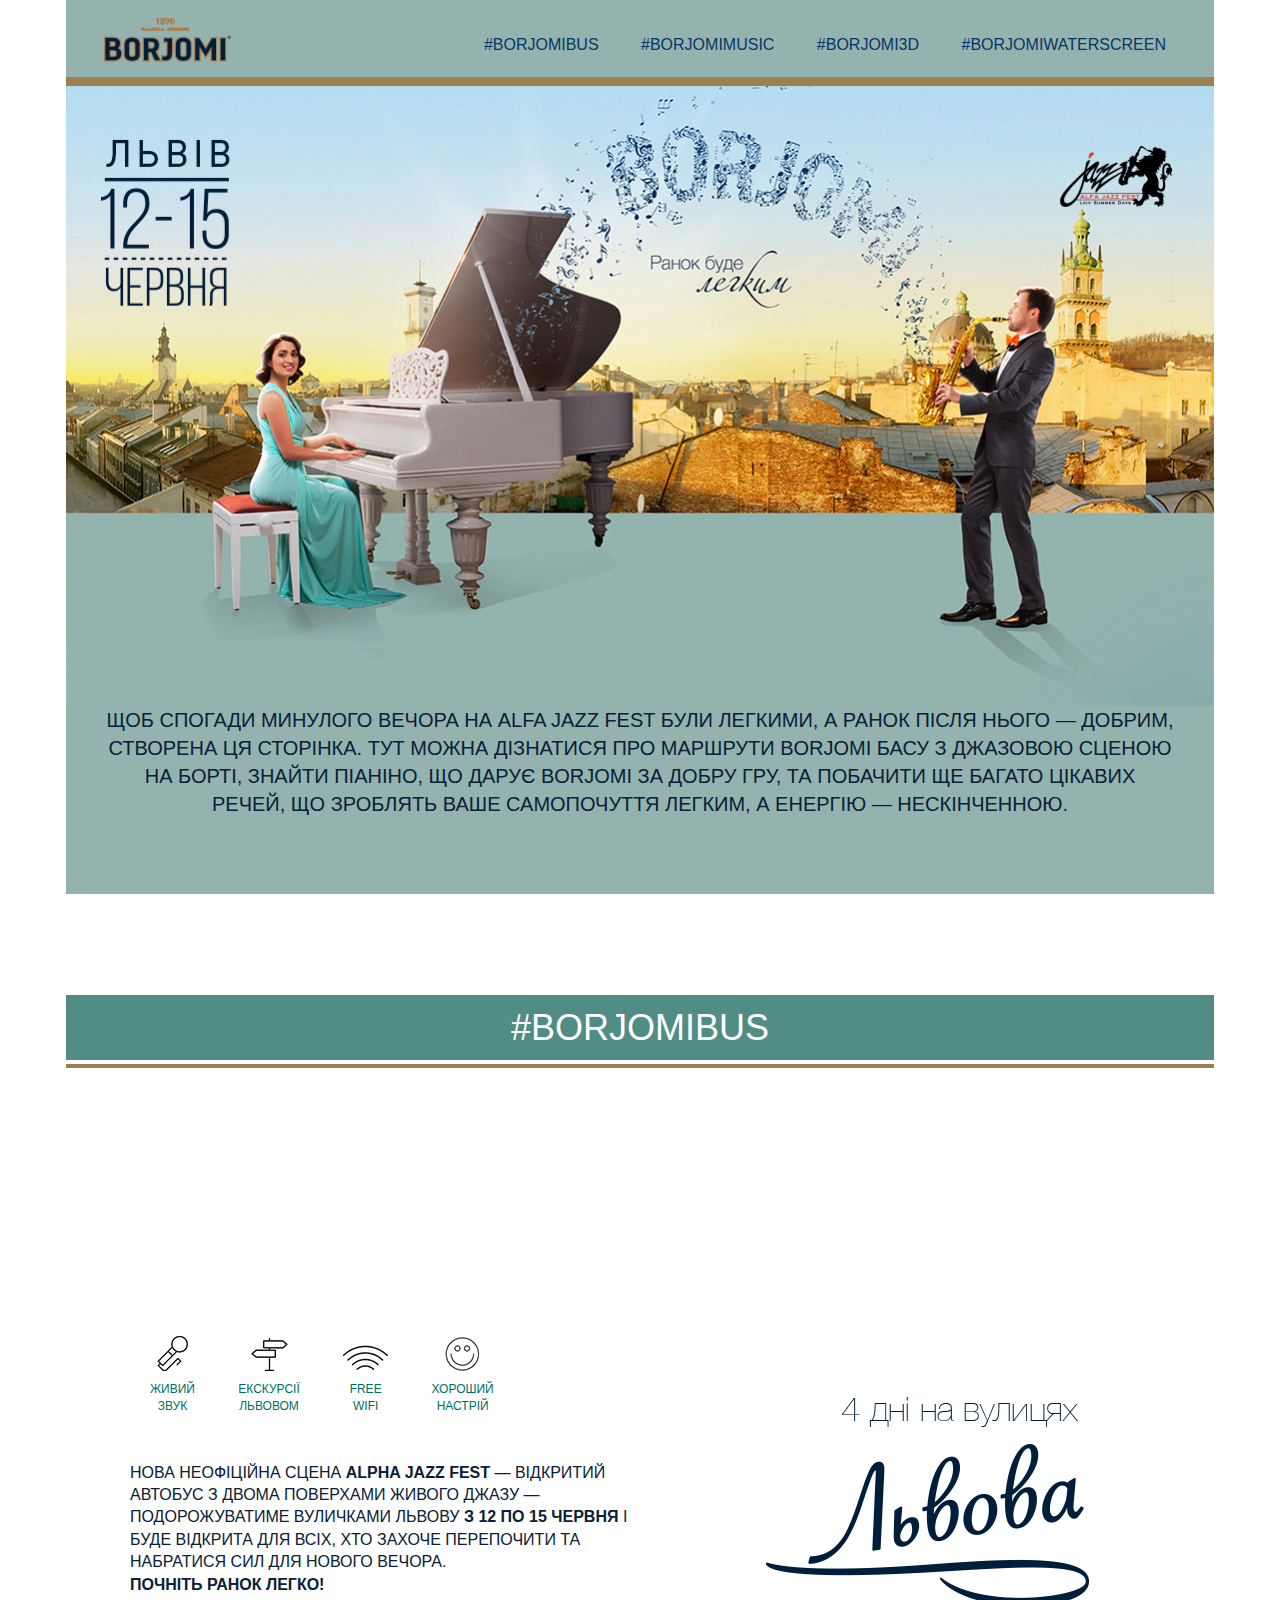
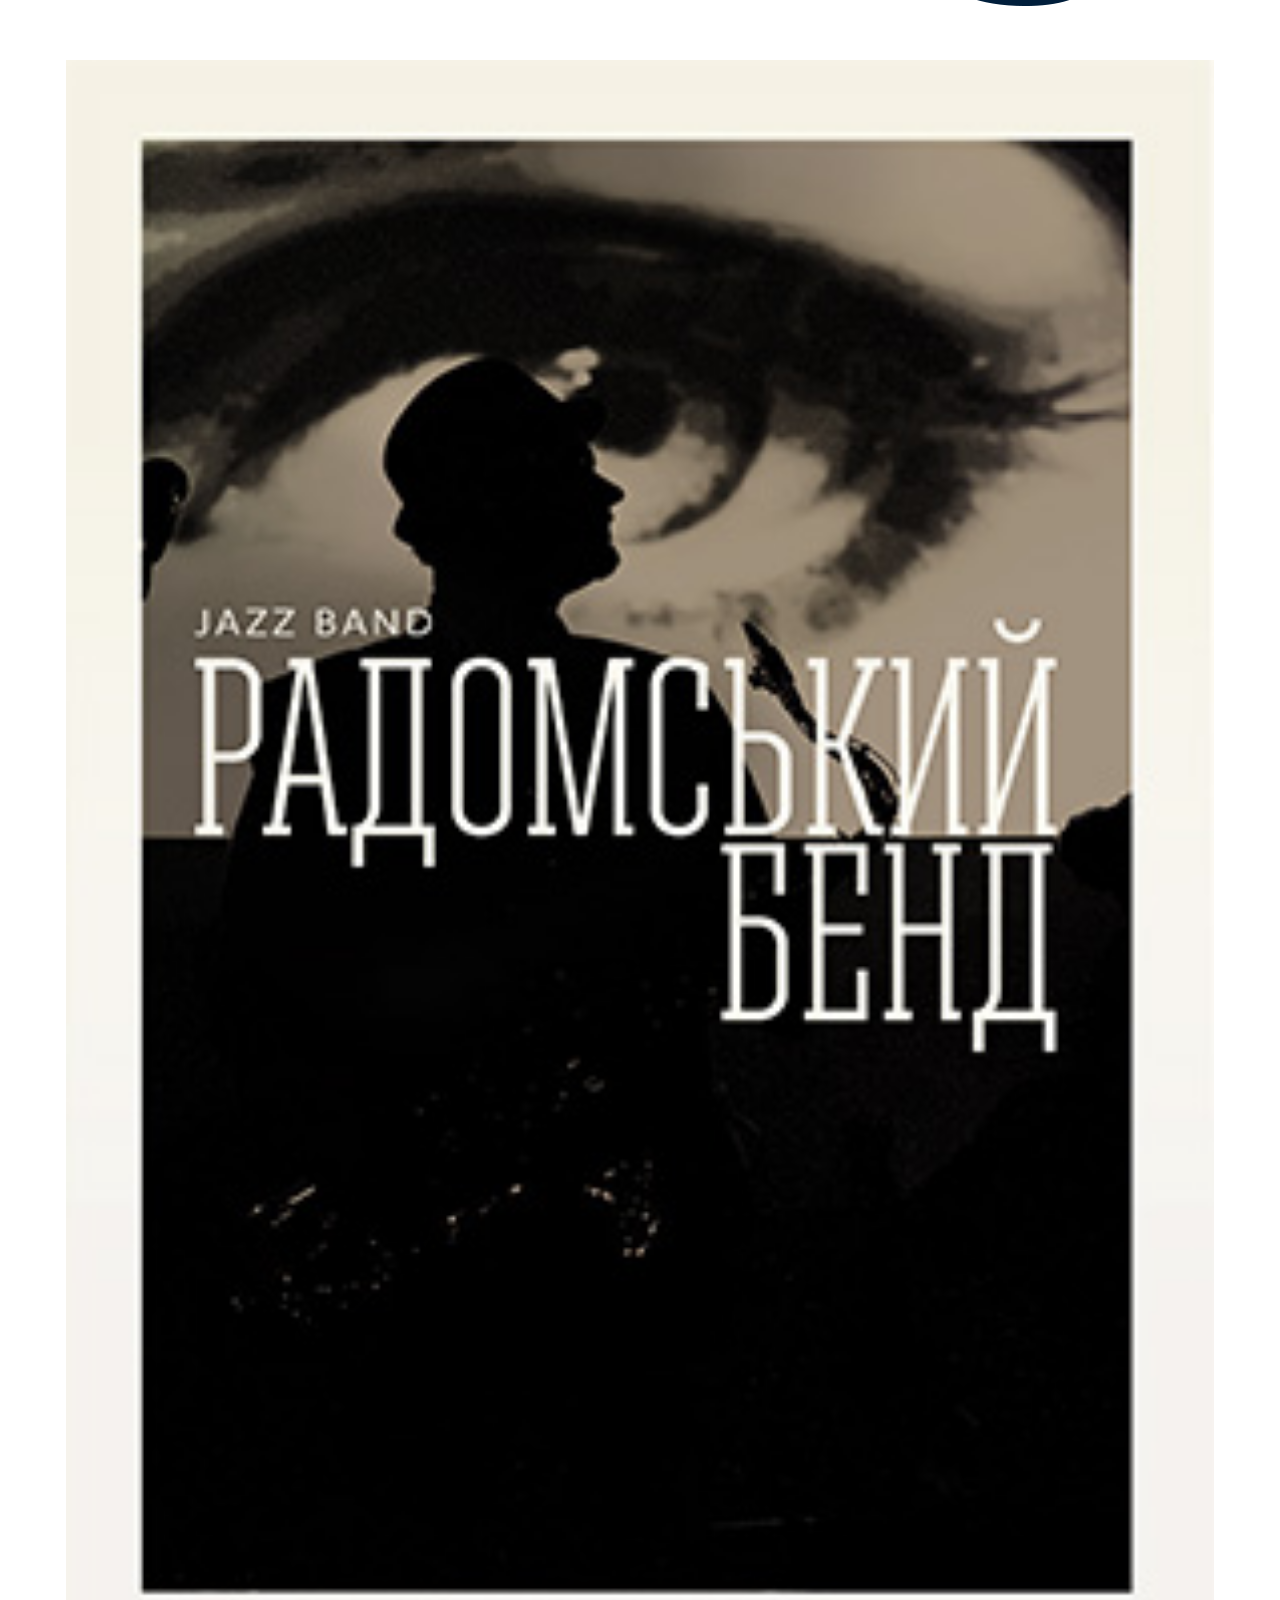
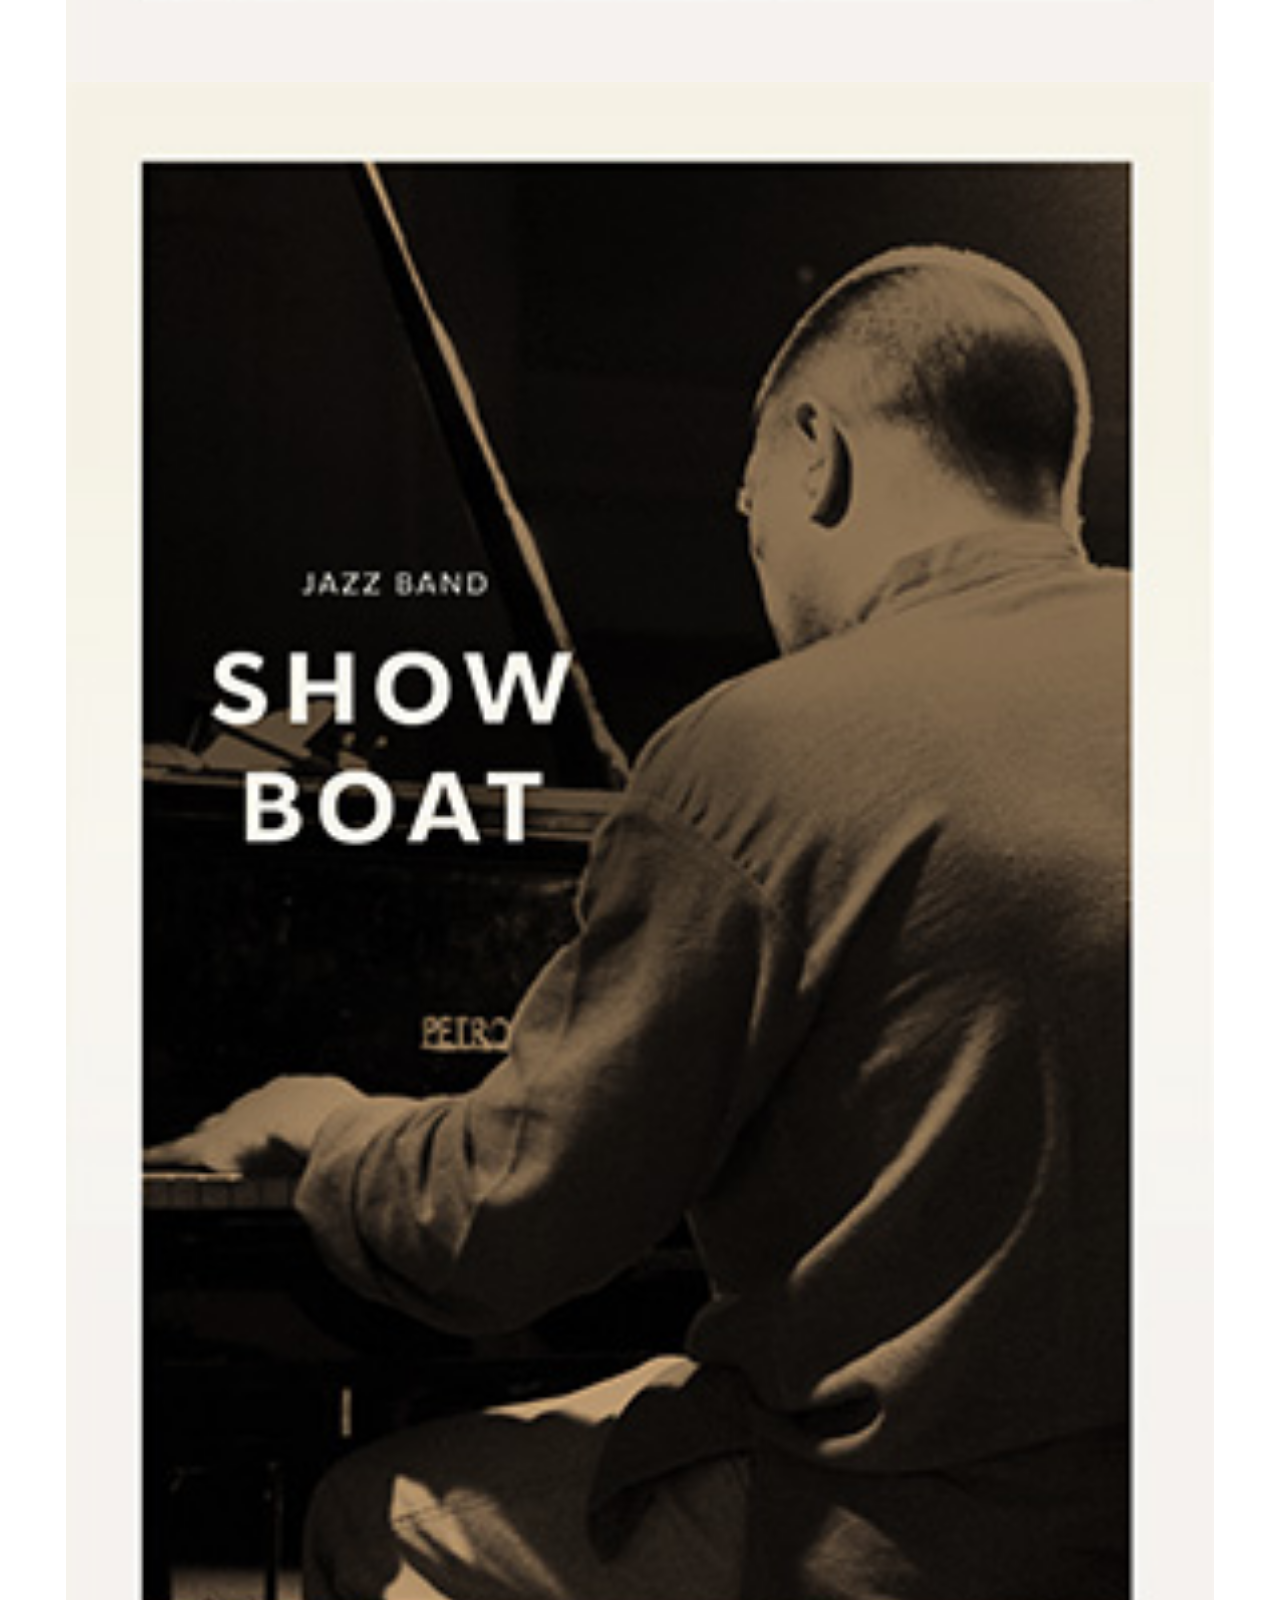
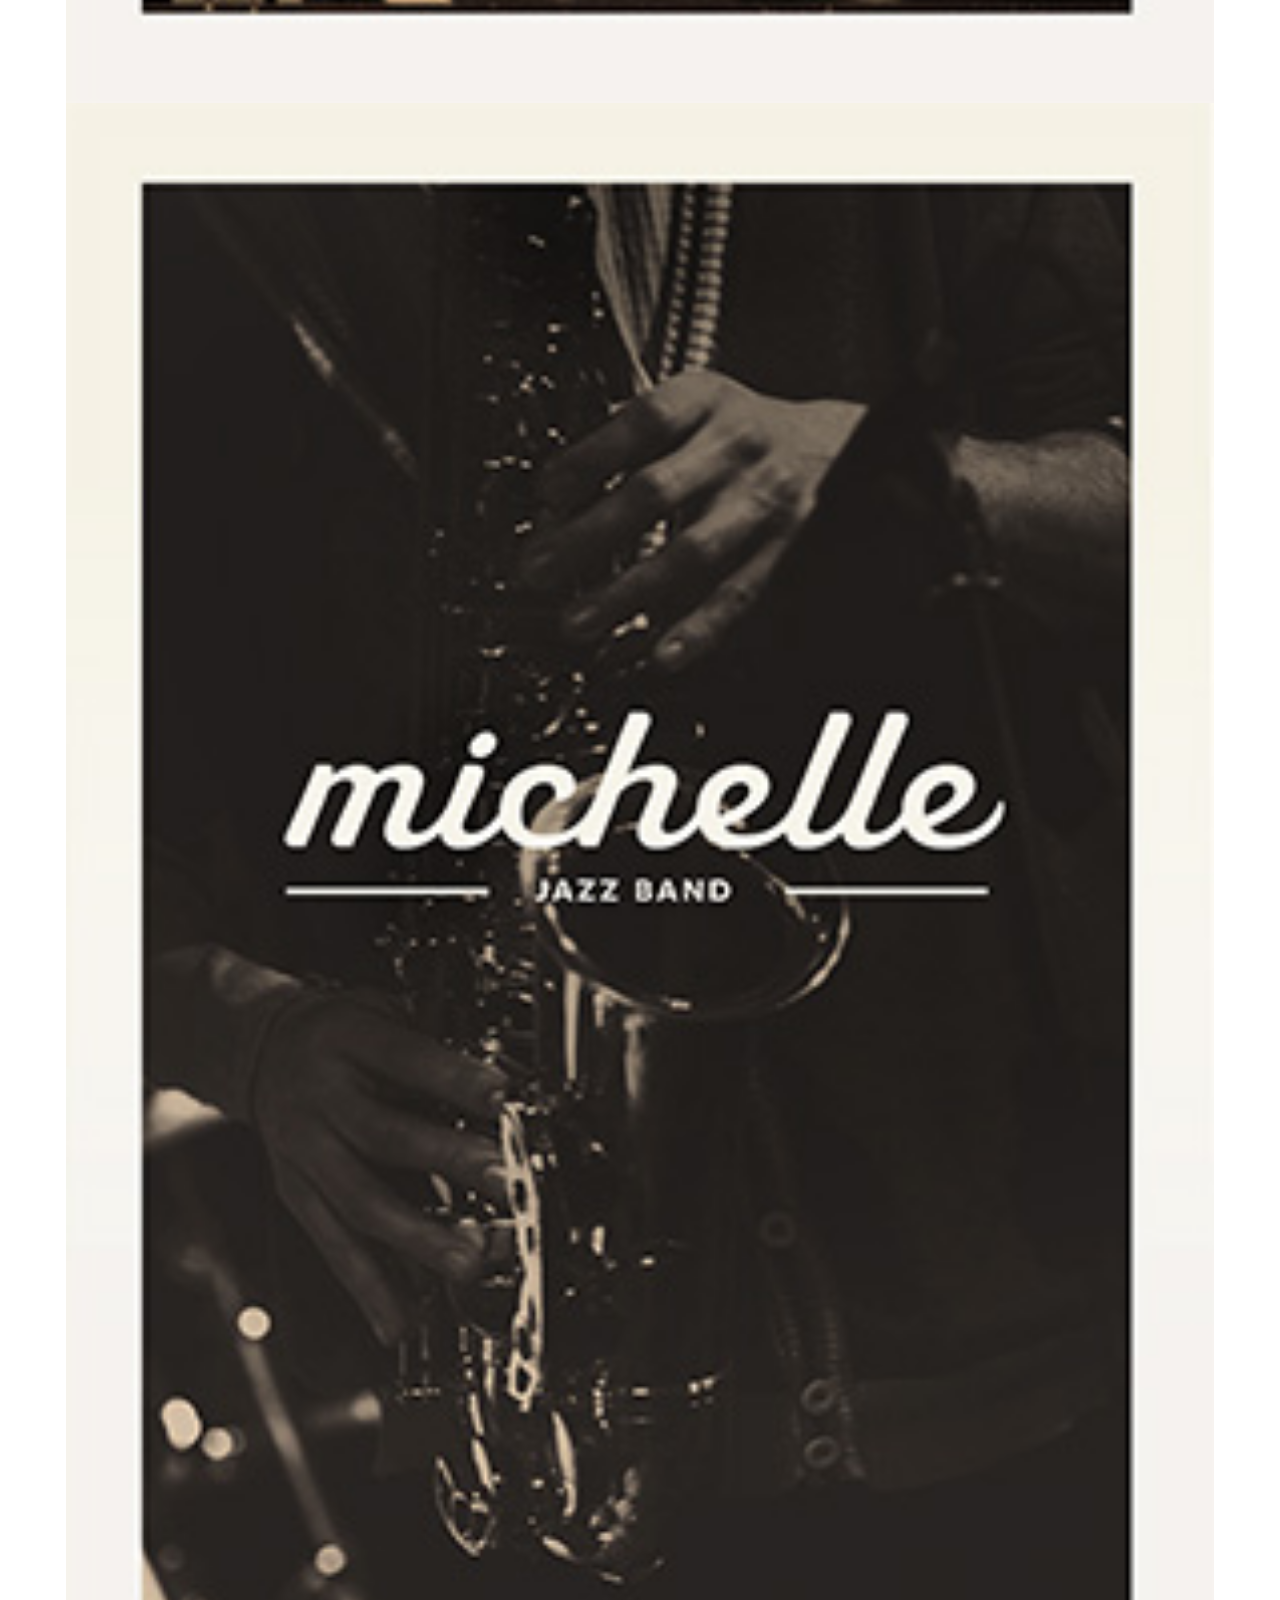
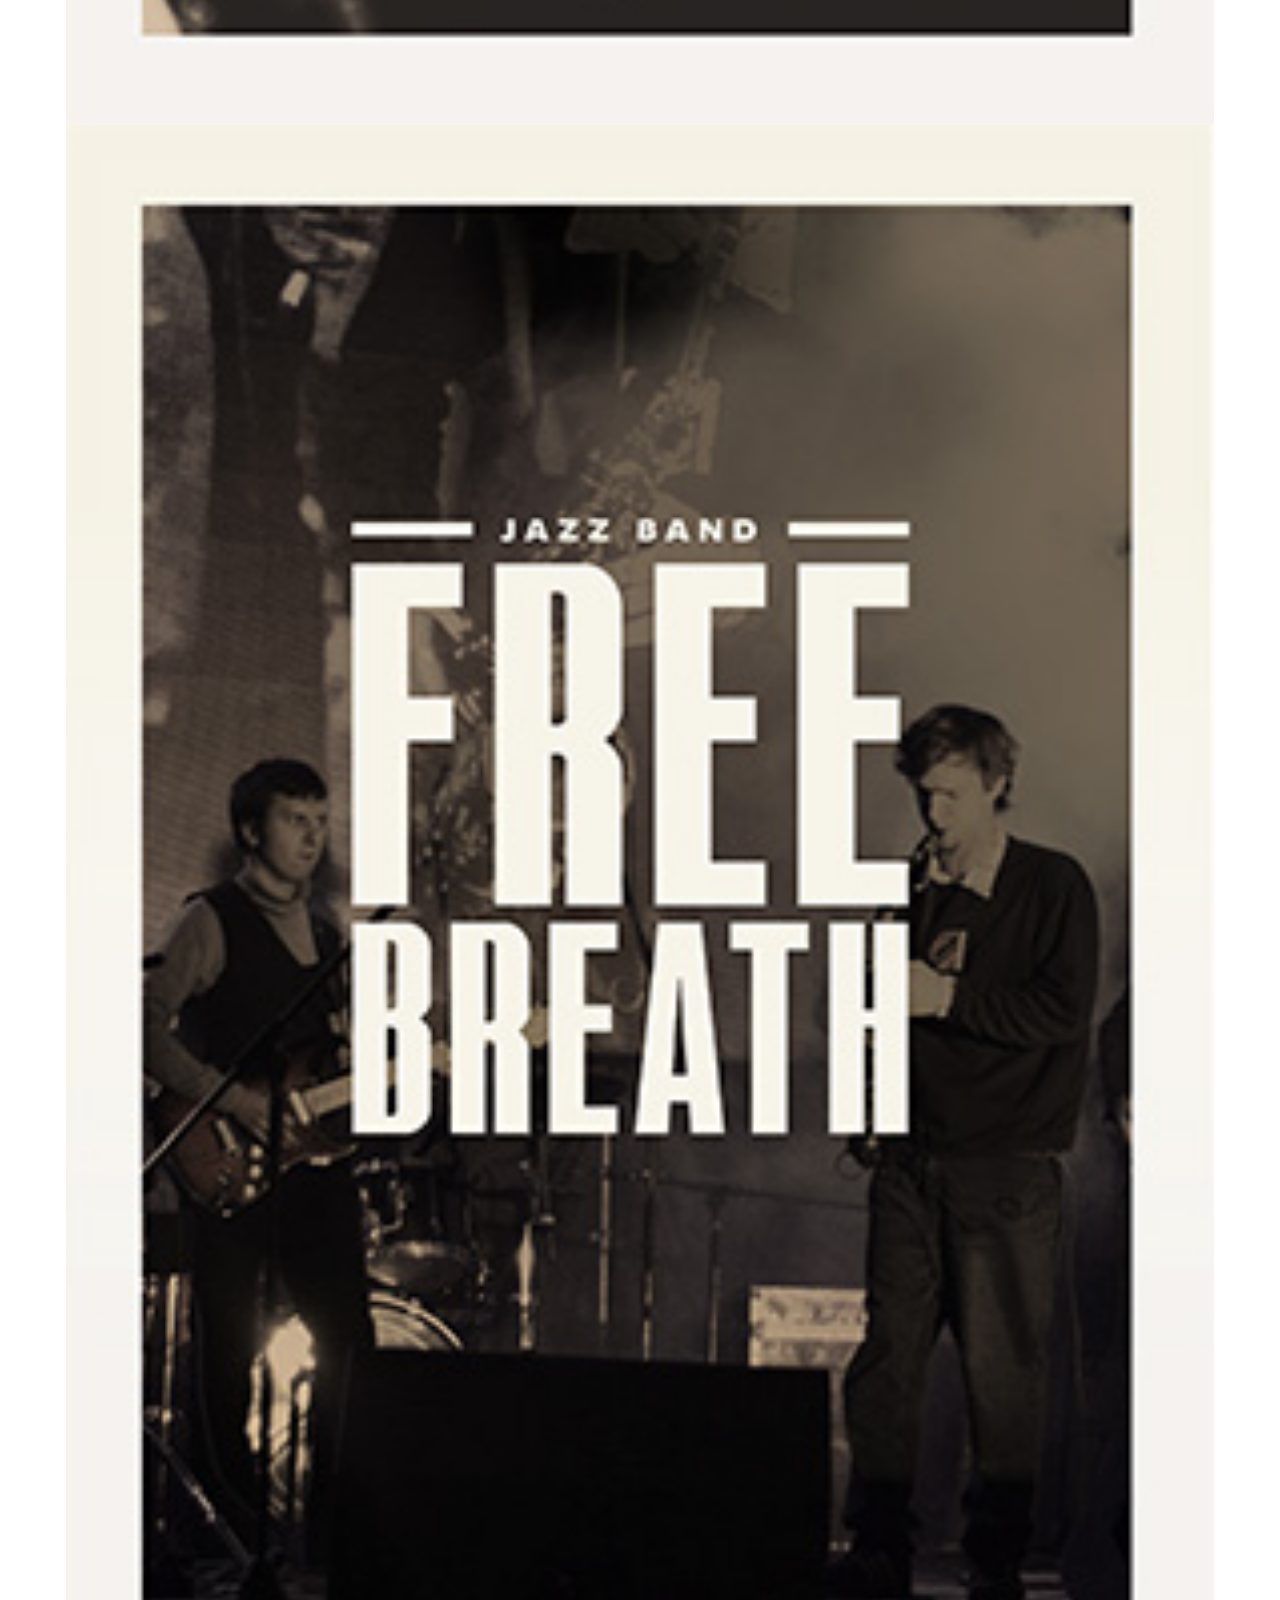
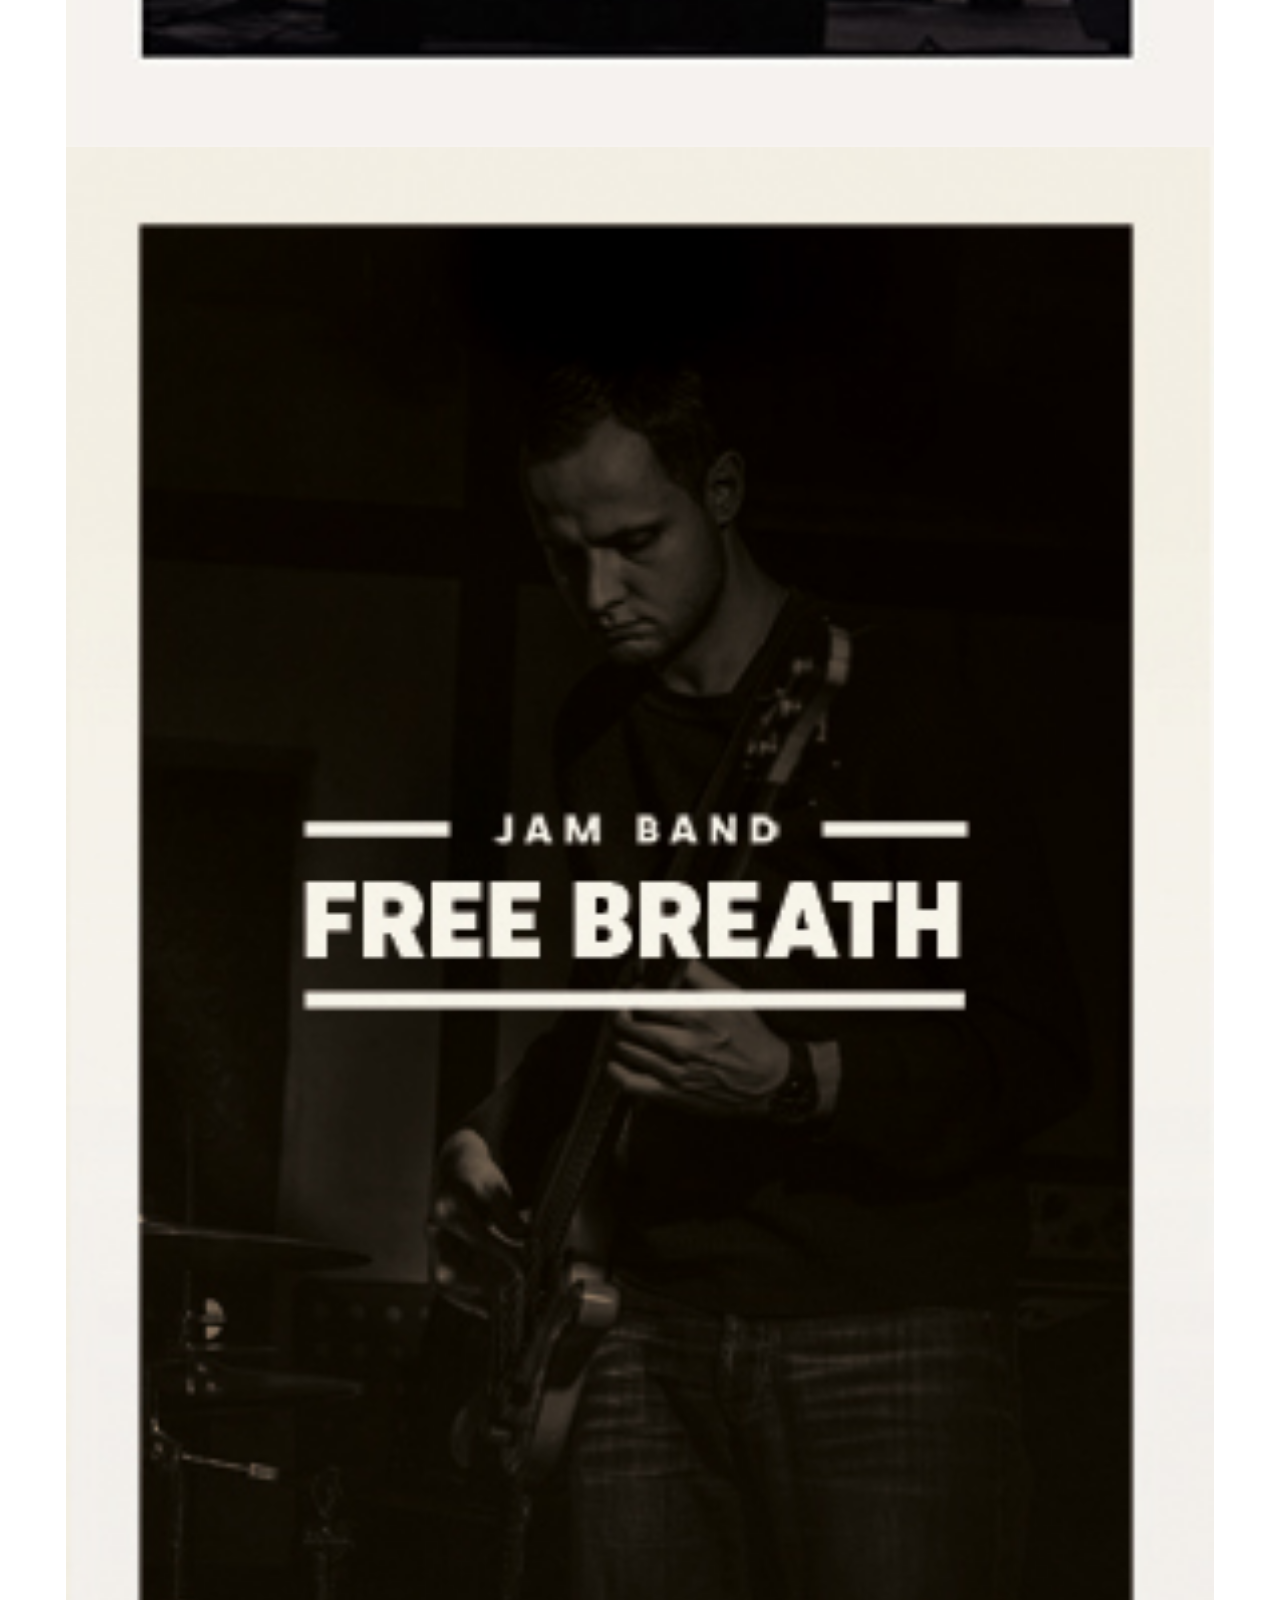
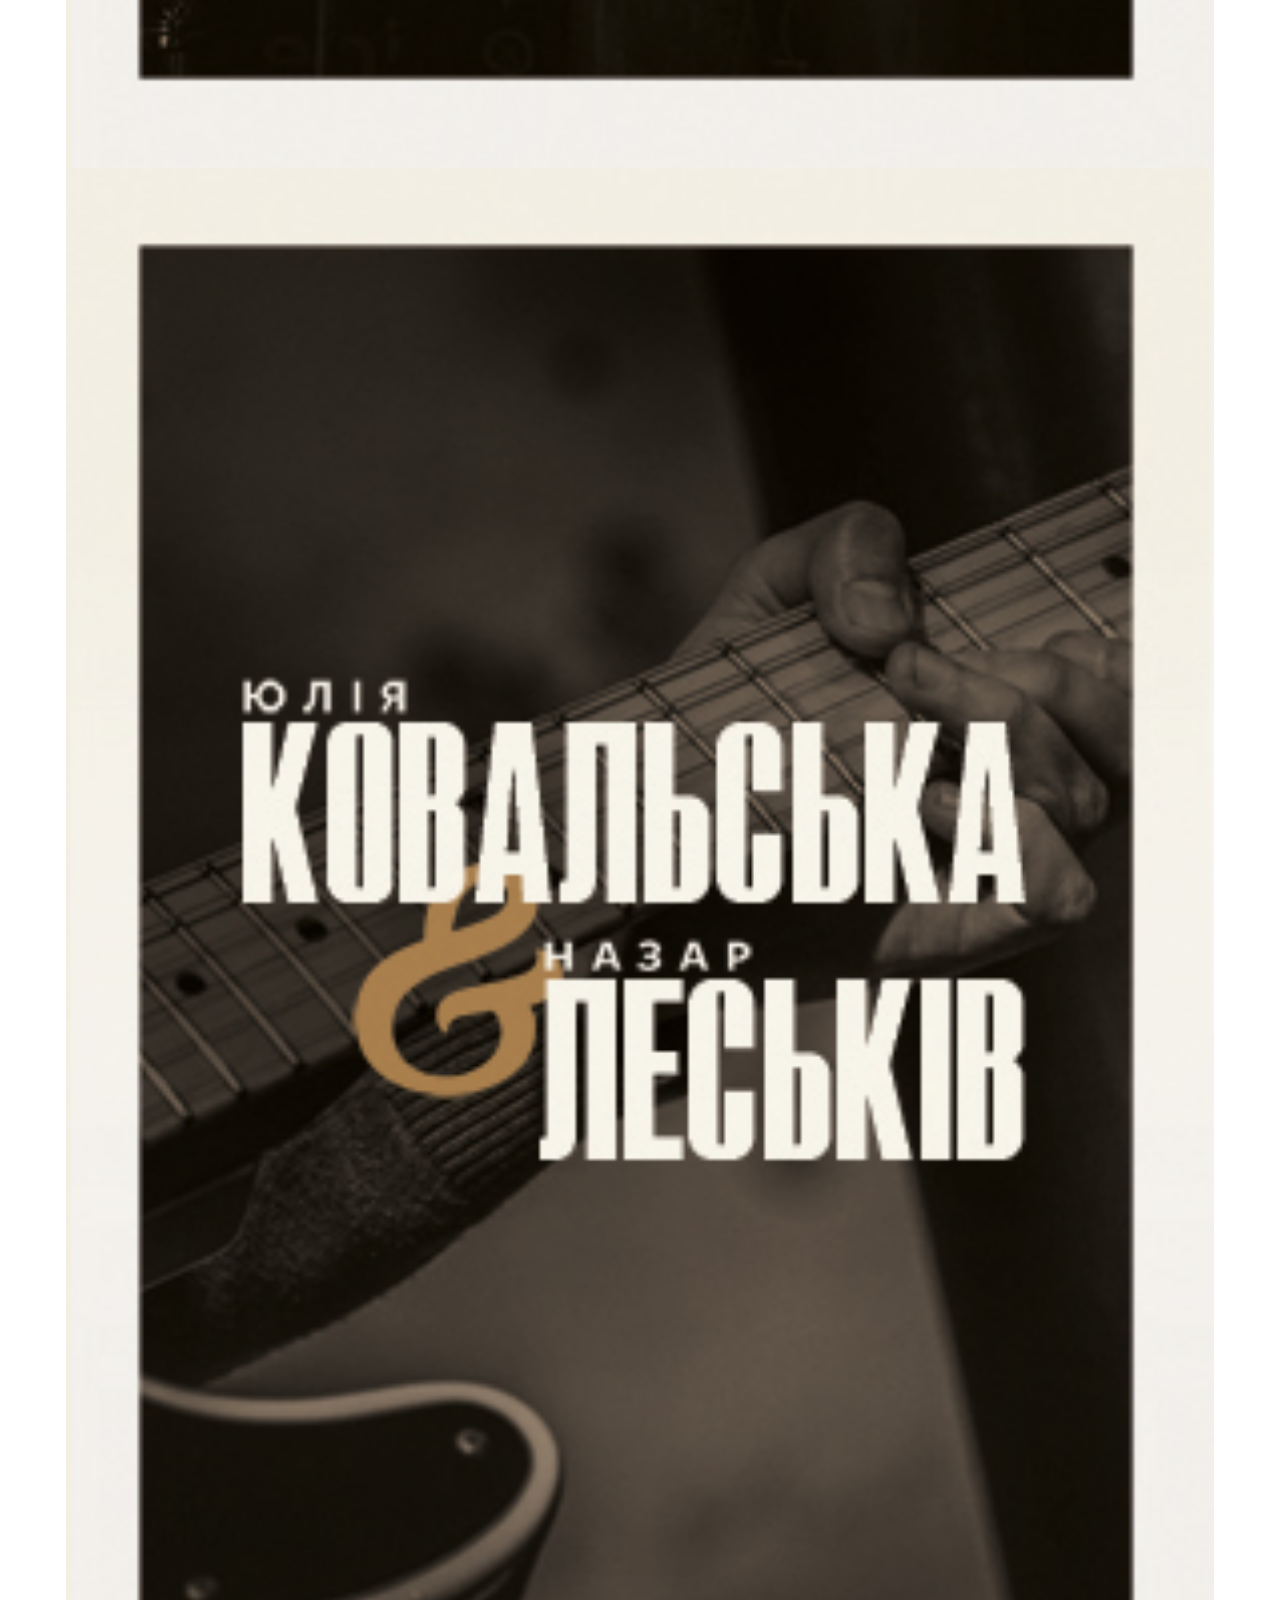
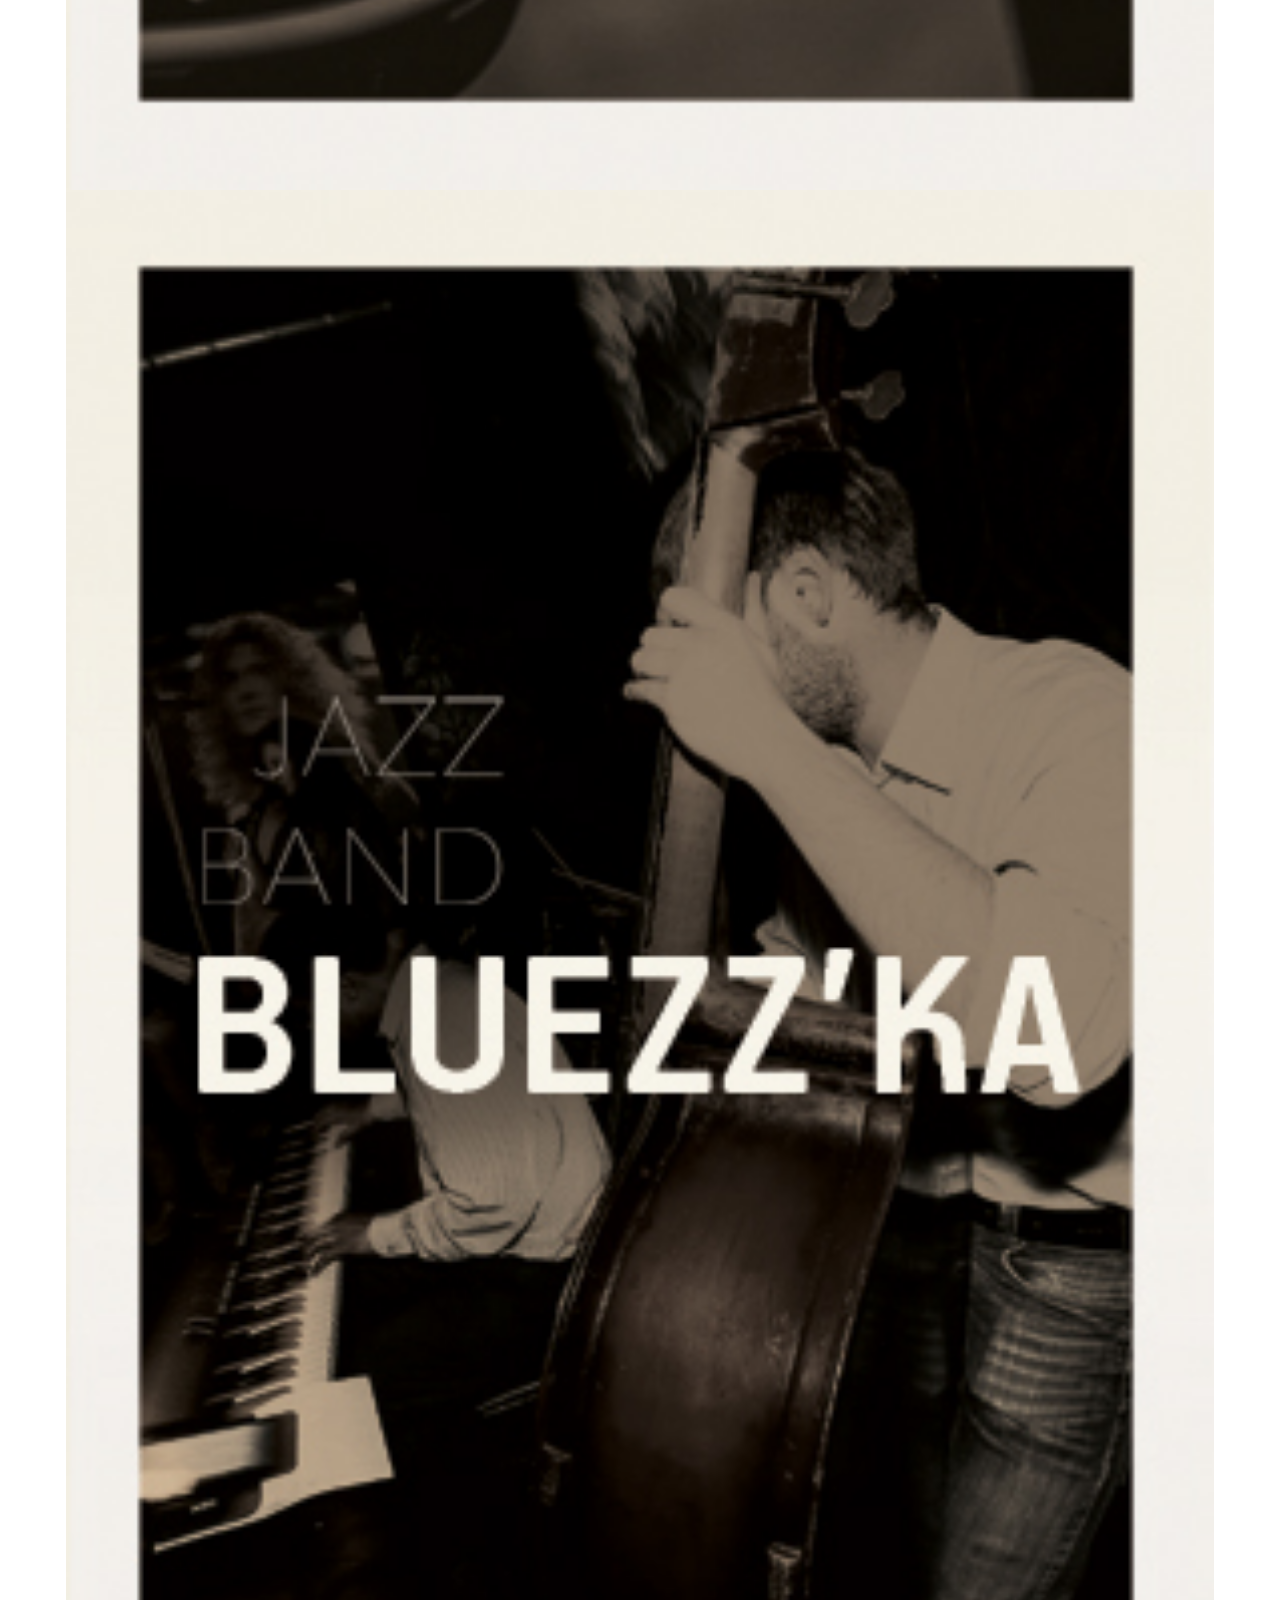
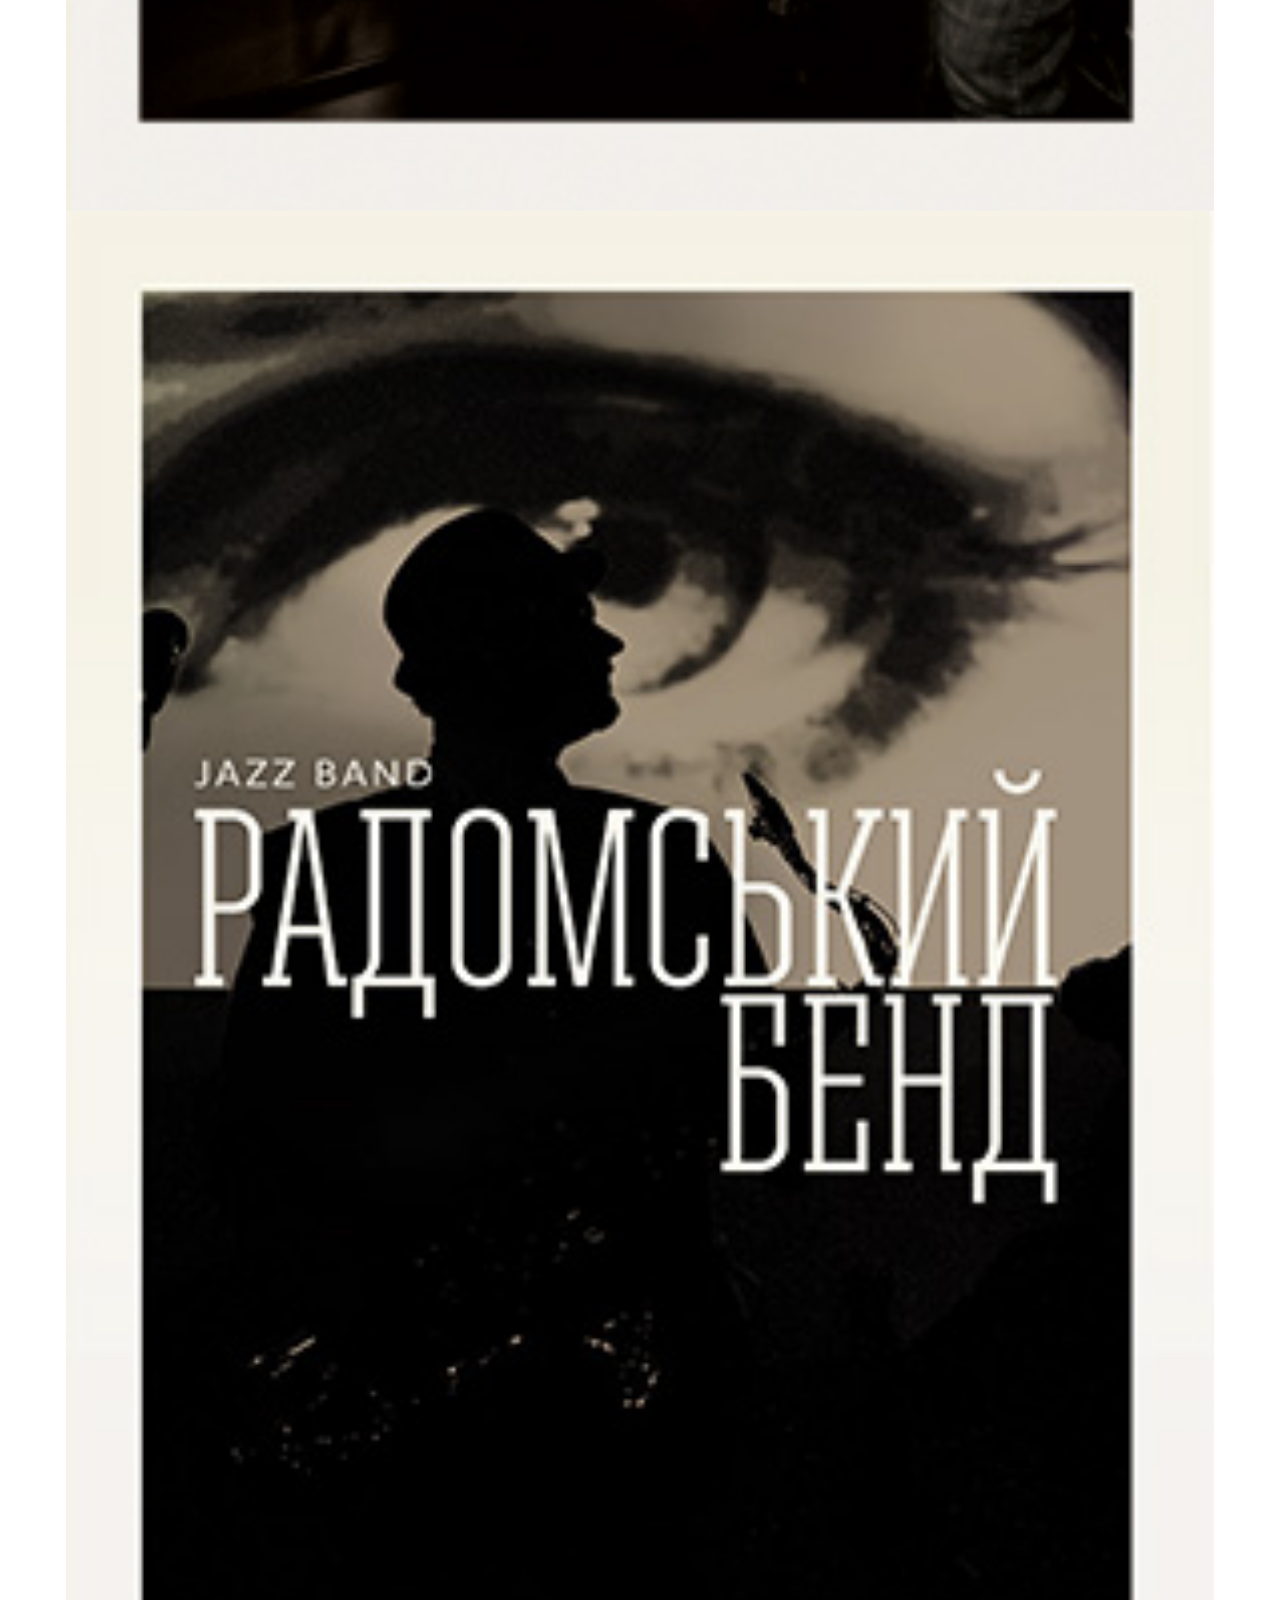
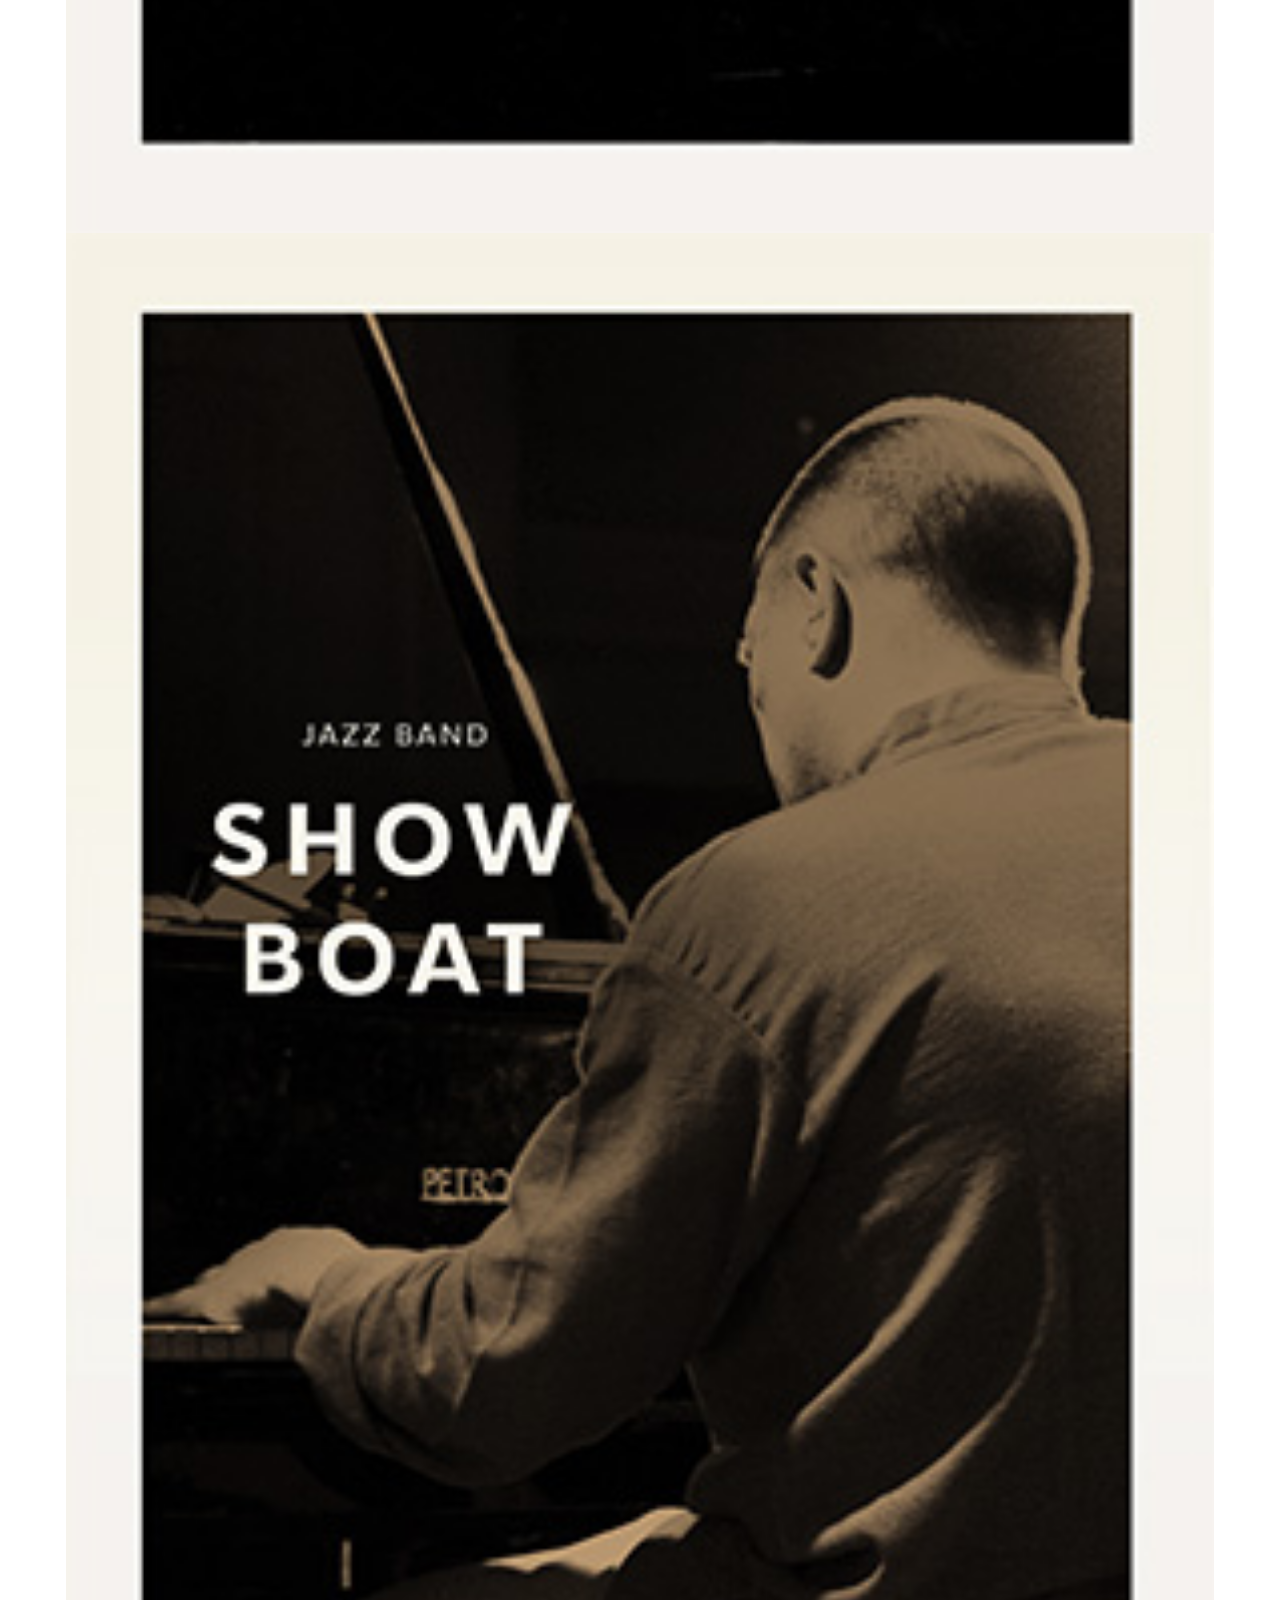
==== index.html @ 8d0587ff "adaptive" ====
<!doctype html>
<html>
<head>
	<meta charset="utf-8">
	<title>Borjomi</title>
	<meta name="viewport" content="initial-scale=1"/>
	<link rel="stylesheet" media="screen" href="css/screen.css" >
	<link rel="stylesheet" media="screen" href="css/social.css" >
	<link rel="stylesheet" media="screen" href="css/slick.css" >
</head>
<body>

<!-- BEGIN  out-->
<div class="out">

	<!-- begin header  -->
	<div class="header">
		<a href="http://www.borjomi.com/ua/" class="header__logo">Borjomi</a>
		<ul>
			<li><a href="#borjomibus">#borjomibus</a></li>
			<li><a href="#borjomimusic">#borjomimusic</a></li>
			<li><a href="#borjomi3d">#borjomi3d</a></li>
			<li><a href="#borjomiwaterscreen">#borjomiwaterscreen</a></li>
		</ul>
		<select name="" id="" >
			<option value="#borjomibus">#borjomibus</option>
			<option value="#borjomimusic">#borjomimusic</option>
			<option value="#borjomi3d">#borjomi3d</option>
			<option value="#borjomiwaterscreen">#borjomiwaterscreen</option>
		</select>
	</div>
	<!-- end header -->
	<!-- begin buspromo  -->
	<div class="buspromo">
		<div class="buspromo__illustration">
			<img src="img/top1.jpg" alt="">
			<div class="buspromo__dates">12-15 червня</div>
			<a href='http://alfajazzfest.com' target="_blank" class="buspromo__alphajazz"></a>
		</div>
		
		<div class="buspromo__text">
			<p>Щоб спогади <strong>минулого вечора на Alfa Jazz Fest були легкими, а ранок після нього — добрим</strong>, створена ця сторінка. Тут можна дізнатися про маршрути Borjomi басу з джазовою сценою на борті, знайти піаніно, що дарує Borjomi 
			за добру гру, та побачити ще багато цікавих речей, <strong>що зроблять ваше самопочуття легким, а енергію — нескінченною.</strong></p>
		</div>
	</div>
	<!-- end buspromo -->

	<!-- begin busonline  -->
	<div class="busonline" id="borjomibus">
		<h2 class="h2">#Borjomibus</h2>
		<div class="busonline__video">
			<!-- <img src="img/bus.jpg" alt="">
			<div class="videostart">
				<i></i >
				<div class="videostart__label">дивися ВІДЕО</div>
			</div> width="1148" height="646"-->
			<iframe  src="//www.youtube.com/embed/dO6spHnMPtI" frameborder="0" allowfullscreen></iframe>
		</div>
	</div>
	<!-- end busonline -->

	<!-- begin bustext  -->
	<div class="bustext">
		<div class="bustext__welcome"><img src="img/welcome.png" alt=""></div>
		<div class="bustext__info">
			<ul class="bustext__features">
				<li><i class="i-sound"></i><span>ЖИВИЙ<br>ЗВУК</span></li>
				<li><i class="i-lviv"></i><span>ЕКСКУРСІЇ<br>ЛЬВОВОМ</span></li>
				<li><i class="i-wifi"></i><span>FREE<br>WIFI</span></li>
				<li><i class="i-mood"></i><span>ХОРОШИЙ<br>НАСТРІЙ</span></li>
			</ul>
			<div class="bustext__text">
				<p>Нова неофіційна сцена <strong>Alpha Jazz Fest</strong> — відкритий автобус з двома поверхами живого джазу — подорожуватиме вуличками Львову <strong>з 12 по 15 червня</strong> і буде відкрита для всіх, хто захоче перепочити та набратися сил для нового вечора. 
				<br><strong>Почніть ранок легко!</strong></p>
				<div class="share">
					<div class="social-likes">
						<div class="facebook" title="Поделиться ссылкой на Фейсбуке">Facebook</div>
						<div class="twitter" title="Поделиться ссылкой в Твиттере">Twitter</div>
						<div class="vkontakte" title="Поделиться ссылкой во Вконтакте">Вконтакте</div>
					</div>
				</div>
			</div>
		</div>
		
	</div>
	<!-- end bustext -->

	<div class="sl__wrap">
	<div class="sl">
		<div class="sl__slide"><div class="poster"><div class="poster__over"></div><img src="img/poster1.jpg" alt=""></div></div>
		<div class="sl__slide"><div class="poster"><div class="poster__over"></div><img src="img/poster2.jpg" alt=""></div></div>
		<div class="sl__slide"><div class="poster"><div class="poster__over"></div><img src="img/poster3.jpg" alt=""></div></div>
		<div class="sl__slide"><div class="poster"><div class="poster__over"></div><img src="img/poster4.jpg" alt=""></div></div>
		<div class="sl__slide"><div class="poster"><div class="poster__over"></div><img src="img/poster5.jpg" alt=""></div></div>
		<div class="sl__slide"><div class="poster"><div class="poster__over"></div><img src="img/poster6.jpg" alt=""></div></div>
		<div class="sl__slide"><div class="poster"><div class="poster__over"></div><img src="img/poster7.jpg" alt=""></div></div>
		<div class="sl__slide"><div class="poster"><div class="poster__over"></div><img src="img/poster1.jpg" alt=""></div></div>
		<div class="sl__slide"><div class="poster"><div class="poster__over"></div><img src="img/poster2.jpg" alt=""></div></div>
		<div class="sl__slide"><div class="poster"><div class="poster__over"></div><img src="img/poster3.jpg" alt=""></div></div>
	</div>
	<!-- begin slider  -->
	</div>
	<!-- end sl wrap -->

	<!-- begin map  -->
	<div class="map">
		<!-- This code must be embedded on the page where you would like to show the map (start) -->
		<!--<script type="text/javascript" charset="utf-8" src="//api-maps.yandex.ru/services/constructor/1.0/js/?sid=HYw2uLAdVZwQFwbeahxbg0tXf5tHvwIy&width=1148&height=450"></script>-->

		<script type="text/javascript" charset="utf-8" src="//api-maps.yandex.ru/services/constructor/1.0/js/?sid=HYw2uLAdVZwQFwbeahxbg0tXf5tHvwIy&width=1148&height=450"></script>

<!-- <div id="ymaps-map-id_14019803722186023555" style="width: 1148px; height: 600px;"></div>
<script type="text/javascript">function fid_14019803722186023555(ymaps) {var map = new ymaps.Map("ymaps-map-id_14019803722186023555", {center: [30.49342846991131, 50.43206285165591], zoom: 12, type: "yandex#map"});map.controls.add("zoomControl").add("mapTools").add(new ymaps.control.TypeSelector(["yandex#map", "yandex#satellite", "yandex#hybrid"]));};</script>
<script type="text/javascript" src="http://api-maps.yandex.ru/2.0-stable/?lang=en-US&coordorder=longlat&load=package.full&wizard=constructor&onload=fid_14019803722186023555"></script> -->
<!-- This code must be embedded on the page where you would like to show the map (finish) -->
	</div>
	<!-- end map -->

	<!-- begin schedule  -->
	<div class="schedule">
		<h2 class="schedule__title"><span>Графік виступів груп</span></h2>
		<div class="schedule__img">
			<img src="img/schedule.jpg" alt="">
		</div>
		<table>
			<thead>
				<tr>
					<th><div>ЧАС</div></th>
					<th><div><strong>12</strong> ЧЕРВНЯ</div></th>
					<th><div><strong>13</strong> ЧЕРВНЯ</div></th>
					<th><div><strong>14</strong> ЧЕРВНЯ</div></th>
					<th><div><strong>15</strong> ЧЕРВНЯ</div></th>
				</tr>
			</thead>
			<tbody>
				<tr>
					<th>
						<div>11.00</div>
					</th>
					<td rowspan="2">Радомський бенд</td>
					<td rowspan="3"><a href="http://vk.com/freebreathban" target="_blank">FREE BREATH</a></td>
					<td rowspan="3"><a href='http://vk.com/club12883117' target="_blank">SHOW BOAT</a></td>
					<td class="empty">&nbsp;</td>
				</tr>
				<tr>
					<th>
						<div>12.00</div>
					</th>
					<td rowspan="2"><a href="http://vk.com/freebreathban" target="_blank">FREE BREATH</a></td>
				</tr>
				<tr>
					<th>
						<div>13.00</div>
					</th>
					<td rowspan="3">Michelle</td>
				</tr>
				<tr>
					<th>
						<div>14.00</div>
					</th>
					<td rowspan="2">Michelle</td>
					<td rowspan="3"><a href="http://vk.com/freebreathban" target="_blank">FREE BREATH</a></td>
					<td rowspan="2"><a href='http://vk.com/club12883117' target="_blank">SHOW BOAT</a></td>
				</tr>
				<tr>
					<th>
						<div>15.00</div>
					</th>
				</tr>
				<tr>
					<th>
						<div>16.00</div>
					</th>
					<td rowspan="2">Радомський бенд</td>
					<td rowspan="3">Bluezz’ka</td>
					<td rowspan="3">MIchelle</td>
				</tr>
				<tr>
					<th>
						<div>17.00</div>
					</th>
					<td rowspan="2">Радомський бенд</td>
				</tr>
				<tr>
					<th>
						<div>18.00</div>
					</th>
					<td rowspan="3"><a href='http://vk.com/club12883117' target="_blank">SHOW BOAT</a></td>
				</tr>
				<tr>
					<th>
						<div>19.00</div>
					</th>
					<td rowspan="2">Michelle</td>
					<td rowspan="2">Юлія Ковальська <br>
і Назар Леськів</td>
				</tr>
				<tr>
					<th>
						<div>20.00</div>
					</th>
				</tr>
			</tbody>
		</table>
	</div>
	<!-- end schedule -->


	<!-- begin hashtag  -->
	<div class="hashtag">
		<div class="hashtag__title"><span>#borjomibus</span></div>
		<div id="hastag__feed">
			<!-- filling with static for now -->
			<a href="http://instagram.com/p/o1a8HqpMIm/"><img src="http://scontent-a.cdninstagram.com/hphotos-xpa1/t51.2885-15/10387900_243493332518405_1752891736_s.jpg"></a><a href="http://instagram.com/p/o1a3k3JMIe/"><img src="http://scontent-a.cdninstagram.com/hphotos-xpf1/t51.2885-15/10449026_1387868481452760_827695587_s.jpg"></a><a href="http://instagram.com/p/ooWiizpMOn/"><img src="http://scontent-a.cdninstagram.com/hphotos-xaf1/t51.2885-15/10362216_474799435987440_1419753512_s.jpg"></a><a href="http://instagram.com/p/omgGsLJML8/"><img src="http://scontent-b.cdninstagram.com/hphotos-xpf1/t51.2885-15/10413200_810799182277897_774649593_s.jpg"></a><a href="http://instagram.com/p/omf8oUJMLt/"><img src="http://scontent-b.cdninstagram.com/hphotos-xpf1/t51.2885-15/10358330_1415340048746219_402581974_s.jpg"></a><a href="http://instagram.com/p/ohuibmJMMv/"><img src="http://scontent-a.cdninstagram.com/hphotos-xfa1/t51.2885-15/914710_648534201888805_864249922_s.jpg"></a><a href="http://instagram.com/p/oeLVtupMJ0/"><img src="http://scontent-a.cdninstagram.com/hphotos-xpa1/t51.2885-15/10349579_283082998537032_570633793_s.jpg"></a><a href="http://instagram.com/p/oeLO7cJMJs/"><img src="http://scontent-b.cdninstagram.com/hphotos-xfa1/t51.2885-15/10362208_784094664949018_1850317368_s.jpg"></a><a href="http://instagram.com/p/oaZ2J3JMEp/"><img src="http://scontent-b.cdninstagram.com/hphotos-xpf1/t51.2885-15/10414054_294421707392622_1023061223_s.jpg"></a><a href="http://instagram.com/p/oYyzZYpMLm/"><img src="http://scontent-b.cdninstagram.com/hphotos-xpa1/t51.2885-15/925855_585533934878450_1969914519_s.jpg"></a>

		</div>
		<script type="text/javascript">
	    var feed = new Instafeed({
			get: 'user',
			userId: 262351,
		    accessToken: '262351.467ede5.176ab1984b1d47e6b8dea518109d7a5e',
			link: 'true',
			clientId: 'f7f319ceb411486593db148972918108',
			limit: '60'
	    });
	    feed.run();
	</script>
	</div>
	<!-- end hashtag -->

	<!-- begin vending  -->
	<div class="borjomimusic" id="borjomimusic">
		<h2 class="h2">#borjomimusic</h2>

		<!-- begin borjomimusic__info  -->
		<div class="borjomimusic__info">
			<div class="borjomimusicg__text">
				<p>Нова неофіційна сцена <strong>Alpha Jazz Fest</strong> — відкритий автобус з двома поверхами живого джазу — подорожуватиме вуличками Львову <strong>з 12 по 15 червня</strong> і буде відкрита для всіх, хто захоче перепочити та набратися сил для нового вечора. 
				<br><strong>Почніть ранок легко!</strong></p>
				<div class="share">
					<div class="social-likes">
						<div class="facebook" title="Поделиться ссылкой на Фейсбуке">Facebook</div>
						<div class="twitter" title="Поделиться ссылкой в Твиттере">Twitter</div>
						<div class="vkontakte" title="Поделиться ссылкой во Вконтакте">Вконтакте</div>
					</div>
				</div>
			</div>
			<div class="borjomimusic__map">
				<img src="img/map1.jpg" alt="">
			</div>
			
		</div>
		<!-- end vending__info -->
		<div class="borjomimusic__illustration">
			<img src="img/vendingi.jpg" alt="">
		</div>

		
		

		<div class="borjomimusic__video">
			<!-- <img src="img/vending.jpg" alt="">
			<div class="videostart">
				<i></i>
				<div class="videostart__label">дивися ВІДЕО</div>
			</div> -->
			<iframe width="1148" height="646" src="//www.youtube.com/embed/dO6spHnMPtI" frameborder="0" allowfullscreen></iframe>
		</div>
	</div>
	<!-- end borjomimusic -->

	<!-- begin water  -->
	<div class="water" id="borjomiwaterscreen">
		<h2 class="h2">#borjomiwaterscreen</h2>
		<div class="water__text">
			<p>Нова неофіційна сцена <strong>Alpha Jazz Fest</strong> — відкритий автобус з двома поверхами живого джазу — подорожуватиме вуличками Львову <strong>з 12 по 15 червня</strong> і буде відкрита для всіх, хто захоче перепочити та набратися сил для нового вечора. 
			<strong>Почніть ранок легко!</strong></p>
			<div class="share">
				<div class="social-likes">
					<div class="facebook" title="Поделиться ссылкой на Фейсбуке">Facebook</div>
					<div class="twitter" title="Поделиться ссылкой в Твиттере">Twitter</div>
					<div class="vkontakte" title="Поделиться ссылкой во Вконтакте">Вконтакте</div>
				</div>
			</div>
		</div>
		<div class="water__pics">
			<ul>
				<li><a href="#"><img src="img/small.jpg" alt=""></a></li>
				<li><a href="#"><img src="img/small.jpg" alt=""></a></li>
				<li><a href="#"><img src="img/small.jpg" alt=""></a></li>
				<li><a href="#"><img src="img/small.jpg" alt=""></a></li>
			</ul>
			<ul>
				<li><a href="#"><img src="img/big.jpg" alt=""></a></li>
			</ul>
		</div>
	</div>
	<!-- end water -->

	<!-- begin photo3d  -->
	<div class="photo3d" id="borjomi3d">
		<h2 class="h2">#borjomi3d</h2>
		<div class="photo3d__pic">
			<img src="img/photo3d.jpg" alt="">
		</div>
		<div class="photo3d__info">
			<!-- begin text -->
			<div class="photo3d__text">
				<p>Нова неофіційна сцена <strong>Alpha Jazz Fest</strong> — відкритий автобус з двома поверхами живого джазу — подорожуватиме вуличками Львову <strong>з 12 по 15 червня</strong> і буде відкрита для всіх, хто захоче перепочити та набратися сил для нового вечора. 
				<br><strong>Почніть ранок легко!</strong></p>
				<div class="share">
					<div class="social-likes">
						<div class="facebook" title="Поделиться ссылкой на Фейсбуке">Facebook</div>
						<div class="twitter" title="Поделиться ссылкой в Твиттере">Twitter</div>
						<div class="vkontakte" title="Поделиться ссылкой во Вконтакте">Вконтакте</div>
					</div>
				</div>
			</div>
			<!-- end text -->

			<!-- begin map -->
			<div class="photo3d__map">
				<img src="img/map.jpg" alt="">
			</div>
			<!-- end map -->
		</div>
		<!-- end info -->

	</div>
	<!-- end photo3d -->

	<!-- begin friends  -->
	<div class="friends">
		<h3>поділися з друзями</h3>
		<ul>
			<li><a href="#" class="friends__fb"></a></li>
			<li><a href="#" class="friends__tw"></a></li>
			<li><a href="#" class="friends__gp"></a></li>
			<li><a href="#" class="friends__in"></a></li>
		</ul>
	</div>
	<!-- end friends -->
</div>
<!-- END out-->

<script src="js/lib/head.js" data-headjs-load="js/init.js"></script>
</body>
</html>
---- css/screen.css ----
/*done by Coderiver.com.ua */
html, body, div, span, applet, object, iframe, h1, h2, h3, h4, h5, h6, p, blockquote, pre, a, abbr, acronym, address, big, cite, code, del, dfn, em, img, ins, kbd, q, s, samp, small, strike, strong, sub, sup, tt, var, b, u, i, center, dl, dt, dd, ol, ul, li, fieldset, form, label, legend, table, caption, tbody, tfoot, thead, tr, th, td, article, aside, canvas, details, embed, figure, figcaption, footer, header, hgroup, menu, nav, output, ruby, section, summary, time, mark, audio, video { margin: 0; padding: 0; border: 0; vertical-align: baseline; }

body, html { height: 100%; }

img, fieldset, a img { border: none; }

input[type="submit"], button { cursor: pointer; }
input[type="submit"]::-moz-focus-inner, button::-moz-focus-inner { padding: 0; border: 0; }

textarea { overflow: auto; }

input, button { margin: 0; padding: 0; border: 0; }

input, textarea, select, button, h1, h2, h3, h4, h5, h6, a, span, a:focus { outline: none; }

ul, ol { list-style-type: none; }

@media only screen and (min-device-width: 320px) and (max-device-width: 480px) { * { -webkit-text-size-adjust: none; } }
table { border-spacing: 0; border-collapse: collapse; width: 100%; }

@font-face { font-family: din; src: url("fonts/DINNextCYR-Regular.eot"); src: url("fonts/DINNextCYR-Regular.eot?#iefix") format("embedded-opentype"), url("fonts/DINNextCYR-Regular.woff") format("woff"), url("fonts/DINNextCYR-Regular.ttf") format("truetype"); font-weight: normal; font-style: normal; }

@font-face { font-family: dinb; src: url("fonts/DINNextCYR-Bold.eot"); src: url("fonts/DINNextCYR-Bold.eot?#iefix") format("embedded-opentype"), url("fonts/DINNextCYR-Bold.woff") format("woff"), url("fonts/DINNextCYR-Bold.ttf") format("truetype"); font-weight: normal; font-style: normal; }

body { font-size: 12px; font-family: Arial, sans-serif; line-height: 1.4; font-family: din, arial, sans-serif; }

.out { width: 1148px; margin: 0 auto; }
@media only screen and (max-width: 1148px) { .out { width: auto; } }

.header { background: #94b3ae; padding: 18px 0 15px 0; overflow: hidden; border-bottom: 9px solid #9b8052; }
.header .header__logo { float: left; background: url('../img/icons-se6604e9b92.png') 0 -176px no-repeat; width: 127px; height: 44px; font: 0/0 a; text-shadow: none; color: transparent; display: block; margin-left: 38px; }
.header ul { list-style: none; text-align: right; font-size: 16px; text-transform: uppercase; padding-top: 16px; margin-right: 48px; float: right; }
@media only screen and (max-width: 700px) { .header ul { display: none; } }
.header ul li { display: inline-block; }
.header ul a { display: inline-block; color: #053766; text-decoration: none; margin-left: 38px; }
.header ul a:hover { color: #006d67; }
.header select { display: none; }
@media only screen and (max-width: 700px) { .header select { display: block; float: right; width: 200px; margin-right: 20px; margin-top: 10px; } }

.buspromo { position: relative; background: #94b3ae; text-align: center; padding-bottom: 76px; margin-bottom: 101px; }
.buspromo .buspromo__illustration { overflow: hidden; }
.buspromo .buspromo__illustration img { display: block; width: 100%; }
.buspromo .buspromo__dates { background: url('../img/icons-se6604e9b92.png') 0 0 no-repeat; width: 129px; height: 166px; font: 0/0 a; text-shadow: none; color: transparent; position: absolute; left: 33px; top: 55px; display: none; }
.buspromo .buspromo__alphajazz { right: 44px; top: 60px; position: absolute; background: url('../img/icons-se6604e9b92.png') 0 -230px no-repeat; width: 112px; height: 61px; background: transparent; }
.buspromo .buspromo__text { font-size: 20px; color: #082038; text-transform: uppercase; text-align: center; padding: 0 40px; }
.buspromo .buspromo__text strong { font-family: dinb, arial, sans-serif; font-weight: normal; }

.h2 { font-weight: normal; font-family: dinb, arial, sans-serif; background: #518c85; text-align: center; font-size: 36px; height: 65px; line-height: 65px; border-bottom: 4px solid white; box-shadow: 0 4px 0 #9b8052; margin-bottom: 24px; text-transform: uppercase; color: white; }

.videostart { position: absolute; top: 50%; left: 50%; width: 300px; text-align: center; margin-left: -150px; margin-top: -40px; cursor: pointer; }
.videostart i { background: url('../img/icons-se6604e9b92.png') 0 -545px no-repeat; width: 90px; height: 57px; display: inline-block; }
.videostart .videostart__label { display: block; font-weight: normal; font-family: dinb, arial, sans-serif; text-transform: uppercase; font-size: 26px; color: white; margin-top: 14px; }

.busonline .busonline__video { position: relative; }
@media only screen and (max-width: 1148px) { .busonline .busonline__video { position: relative; width: 100%; height: 0; padding-bottom: 60%; } }
.busonline .busonline__video iframe { width: 100%; height: 100%; }
@media only screen and (max-width: 1148px) { .busonline .busonline__video iframe { position: absolute; top: 0; right: 0; bottom: 0; left: 0; } }

.bustext { margin-top: 93px; overflow: hidden; }
.bustext .bustext__info { width: 505px; margin-left: 64px; }
@media only screen and (max-width: 920px) { .bustext .bustext__info { width: auto; margin: 20px; } }
.bustext .bustext__features { list-style: none; margin-bottom: 47px; }
@media only screen and (max-width: 920px) { .bustext .bustext__features { text-align: center; } }
.bustext .bustext__features li { display: inline-block; vertical-align: bottom; margin: 0 20px; text-align: center; }
.bustext .bustext__features span { font-size: 12px; color: #006e68; text-transform: uppercase; display: block; margin-top: 5px; }
.bustext .bustext__features i { display: inline-block; }
.bustext .bustext__features .i-sound { background: url('../img/icons-se6604e9b92.png') 0 -648px no-repeat; width: 31px; height: 35px; }
.bustext .bustext__features .i-lviv { background: url('../img/icons-se6604e9b92.png') 0 -693px no-repeat; width: 37px; height: 33px; }
.bustext .bustext__features .i-wifi { background: url('../img/icons-se6604e9b92.png') 0 -612px no-repeat; width: 45px; height: 26px; }
.bustext .bustext__features .i-mood { background: url('../img/icons-se6604e9b92.png') 0 -501px no-repeat; width: 35px; height: 34px; }
.bustext .bustext__text { font-size: 16px; color: #082038; text-transform: uppercase; }
@media only screen and (max-width: 920px) { .bustext .bustext__text { margin: 20px; } }
.bustext .bustext__text strong { font-family: dinb, arial, sans-serif; }
.bustext .share { margin-top: 40px; }
.bustext .bustext__welcome { float: right; margin-top: 61px; width: 50%; text-align: center; }
@media only screen and (max-width: 920px) { .bustext .bustext__welcome { width: auto; display: block; float: none; margin-top: 0; } }

.sl .sl__slide { position: relative; }
.sl .poster { overflow: hidden; }
.sl .poster img { display: block; width: 100%; }

.sl__wrap { height: 360px; position: relative; z-index: 2000; }

.slick-active + .slick-active { position: relative; z-index: 1900; }
.slick-active + .slick-active .poster { z-index: 1900; position: absolute; left: -20px; right: -20px; top: -25px; }

.slick-active + .slick-active + .slick-active + .slick-active + .slick-active { position: static; }
.slick-active + .slick-active + .slick-active + .slick-active + .slick-active .poster { position: static; }

.poster__over { position: absolute; bottom: 0; position: absolute; left: 0; right: 0; height: 404px; background: url(../img/busover.png) no-repeat 0 100%; -moz-background-size: 100% auto; -webkit-background-size: 100% auto; background-size: 100% auto; z-index: 500; opacity: 0; -webkit-transition: all 0.1s ease-in-out; -moz-transition: all 0.1s ease-in-out; -o-transition: all 0.1s ease-in-out; transition: all 0.1s ease-in-out; }

.sl .slick-center { position: relative; z-index: 2000; }
.sl .slick-center .poster { position: absolute; left: -40px; right: -40px; top: -50px; -webkit-transition: all 0.2s linear; -moz-transition: all 0.2s linear; -o-transition: all 0.2s linear; transition: all 0.2s linear; }
.sl .slick-center .poster .poster__over { display: block; opacity: 1; -webkit-transition: all 0.5s ease-in-out; -moz-transition: all 0.5s ease-in-out; -o-transition: all 0.5s ease-in-out; transition: all 0.5s ease-in-out; }

.slick-list { padding-top: 70px !important; padding-bottom: 70px !important; }

.map { margin-bottom: 50px; }

.hashtag { margin-bottom: 109px; display: none; }
.hashtag .hashtag__title { text-align: center; border-top: 2px solid #006e68; }
.hashtag .hashtag__title span { display: inline-block; position: relative; top: -0.5em; padding: 0 65px; background: white; font-size: 47px; font-weight: normal; color: #0f4a49; line-height: 1; text-transform: uppercase; font-family: dinb, arial, sans-serif; }

#instafeed { margin-right: -13px; font-size: 0; display: none; }
#instafeed a { width: 220px; display: inline-block; margin: 0 12px 12px 0; }
#instafeed a img { display: block; width: 220px; }

.share { text-transform: none; }

.borjomimusic { position: relative; margin-bottom: 107px; }
.borjomimusic .borjomimusic__info { width: 543px; margin-left: 50px; margin-bottom: 61px; }
@media only screen and (max-width: 920px) { .borjomimusic .borjomimusic__info { width: auto; margin: 20px; } }
.borjomimusic .borjomimusic__illustration { position: absolute; top: 107px; right: 83px; z-index: 10; }
@media only screen and (max-width: 920px) { .borjomimusic .borjomimusic__illustration { display: none; } }
.borjomimusic .borjomimusicg__text { font-size: 16px; text-transform: uppercase; color: #082038; padding-top: 28px; }
.borjomimusic .borjomimusicg__text strong { font-weight: normal; font-family: dinb, arial, sans-serif; }
.borjomimusic .share { margin-top: 40px; }
.borjomimusic .borjomimusic__map { margin-top: 45px; overflow: hidden; }
.borjomimusic .borjomimusic__video { position: relative; }
@media only screen and (max-width: 1148px) { .borjomimusic .borjomimusic__video { position: relative; width: 100%; height: 0; padding-bottom: 60%; } }
.borjomimusic .borjomimusic__video iframe { width: 100%; height: 100%; }
@media only screen and (max-width: 1148px) { .borjomimusic .borjomimusic__video iframe { position: absolute; top: 0; right: 0; bottom: 0; left: 0; } }

.water { margin-bottom: 107px; }
.water .water__text { text-align: center; font-size: 16px; color: #082038; text-transform: uppercase; width: 60%; margin: 0 auto; padding-top: 20px; margin-bottom: 40px; }
.water .water__text strong { font-weight: normal; font-family: dinb, arial, sans-serif; }
.water .water__text .share { margin-top: 33px; }
.water .water__pics { overflow: hidden; }
.water .water__pics ul { float: left; list-style: none; width: 457px; }
@media only screen and (max-width: 1148px) { .water .water__pics ul { width: 100%; } }
.water .water__pics ul li { float: left; margin: 0 7px 7px 0; }
@media only screen and (max-width: 1148px) { .water .water__pics ul li { margin: 0; width: 50%; } }
.water .water__pics ul img { display: block; }
@media only screen and (max-width: 1148px) { .water .water__pics ul img { width: 100%; } }
.water .water__pics ul + ul { float: right; width: auto; width: 694px; overflow: hidden; margin-left: -6px; }
@media only screen and (max-width: 1148px) { .water .water__pics ul + ul { width: 100%; margin: 0; } }
@media only screen and (max-width: 1148px) { .water .water__pics ul + ul li { display: block; width: 100%; } }

.photo3d { margin-bottom: 70px; }
.photo3d .photo3d__info { overflow: hidden; }
.photo3d .photo3d__pic img { display: block; }
@media only screen and (max-width: 1148px) { .photo3d .photo3d__pic img { width: 100%; } }
.photo3d .photo3d__text { float: left; width: 535px; font-size: 16px; color: #082038; text-transform: uppercase; padding: 70px 50px 0 50px; }
@media only screen and (max-width: 1148px) { .photo3d .photo3d__text { padding: 20px; width: auto; float: none; } }
.photo3d .photo3d__text strong { font-weight: normal; font-family: dinb, arial, sans-serif; }
.photo3d .photo3d__text .share { margin-top: 20px; }
.photo3d .photo3d__map { float: right; }
@media only screen and (max-width: 1148px) { .photo3d .photo3d__map { float: none; } }

.friends { border-top: 17px solid #9a8050; padding: 34px 0 41px 0; text-align: center; padding: 0; }
.friends * { display: none; }
.friends h3 { font-weight: normal; font-family: dinb, arial, sans-serif; font-size: 26px; color: #2e8a86; text-transform: uppercase; margin-bottom: 16px; }
.friends ul { list-style: none; text-align: center; font-size: 0; }
.friends ul li { display: inline-block; }
.friends ul a { display: inline-block; margin-right: 9px; }
.friends .friends__fb { background: url('../img/icons-se6604e9b92.png') 0 -451px no-repeat; width: 40px; height: 40px; }
.friends .friends__tw { background: url('../img/icons-se6604e9b92.png') 0 -351px no-repeat; width: 39px; height: 40px; }
.friends .friends__in { background: url('../img/icons-se6604e9b92.png') 0 -401px no-repeat; width: 39px; height: 40px; }
.friends .friends__gp { background: url('../img/icons-se6604e9b92.png') 0 -301px no-repeat; width: 39px; height: 40px; }

.schedule { margin: 60px 0; }
.schedule .schedule__img { display: none; }
@media only screen and (max-width: 1148px) { .schedule .schedule__img { display: block; } }
@media only screen and (max-width: 1148px) { .schedule .schedule__img img { display: block; width: 100%; } }
.schedule .schedule__title { font-size: 24px; border-top: 2px solid #001f3a; text-transform: uppercase; font-weight: normal; color: #001f3a; text-align: center; }
.schedule .schedule__title span { display: inline-block; padding: 0 36px; background: white; position: relative; top: -0.6em; line-height: 1; }
.schedule table { border-spacing: 10px; border-collapse: collapse; width: 100%; }
@media only screen and (max-width: 1148px) { .schedule table { display: none; } }
.schedule table a { display: block; padding: 0 10px; text-decoration: none; color: #001f3a; }
.schedule table thead th { font-weight: normal; text-align: center; border-right: 10px solid white; }
.schedule table thead th:first-child { text-align: left; }
.schedule table thead th:first-child div { padding-left: 15px; }
.schedule table thead th div { background: #9b8052; height: 28px; line-height: 41px; font-size: 28px; color: white; border-bottom: 10px solid white; }
.schedule table thead th div strong { font-weight: normal; font-family: dinb, arial, sans-serif; }
.schedule table tbody td, .schedule table tbody th { background: #c4d4cf; font-size: 18px; color: #001f3a; border-bottom: 3px solid white; border-right: 10px solid white; }
.schedule table tbody td:hover, .schedule table tbody th:hover { opacity: 0.7; }
.schedule table tbody th { font-weight: normal; text-align: left; padding-left: 15px; height: 29px; vertical-align: middle; }
.schedule table tbody td { text-align: center; vertical-align: middle; text-transform: uppercase; }
.schedule table tbody td.empty { background: white; }
---- css/social.css ----
/*! Social Likes v3.0.4 by Artem Sapegin - http://sapegin.github.com/social-likes - Licensed MIT */
.social-likes,.social-likes__widget{display:inline-block;padding:0;vertical-align:middle!important;word-spacing:0!important;text-indent:0!important;list-style:none!important}.social-likes{opacity:0}.social-likes_visible{opacity:1;-webkit-transition:opacity .1s ease-in;transition:opacity .1s ease-in}.social-likes>*{display:inline-block;visibility:hidden}.social-likes_vertical>*{display:block}.social-likes_visible>*{visibility:inherit}.social-likes__widget{display:inline-block;position:relative;white-space:nowrap}.social-likes__widget:before,.social-likes__widget:after{display:none!important}.social-likes_vertical .social-likes__widget{display:block;float:left;clear:left}.social-likes__button,.social-likes__icon,.social-likes__counter{text-decoration:none;text-rendering:optimizeLegibility}.social-likes__button,.social-likes__counter{display:inline-block;margin:0;outline:0}.social-likes__button{position:relative;-webkit-user-select:none;-moz-user-select:none;-ms-user-select:none;user-select:none}.social-likes__button:before{content:"";display:inline-block}.social-likes__icon{position:absolute;top:0;left:0}.social-likes__counter{display:none;position:relative}.social-likes_ready .social-likes__counter,.social-likes__counter_single{display:inline-block}.social-likes_ready .social-likes__counter_empty{display:none}.social-likes_vertical .social-likes__widget{display:block}.social-likes_notext .social-likes__button{padding-left:0}.social-likes_single-w{position:relative;display:inline-block}.social-likes_single{position:absolute;text-align:left;z-index:99999;visibility:hidden;opacity:0;-webkit-transition:visibility 0 .11s,opacity .1s ease-in;transition:visibility 0s .11s,opacity .1s ease-in;-webkit-backface-visibility:hidden;backface-visibility:hidden}.social-likes_single.social-likes_opened{visibility:visible;opacity:1;-webkit-transition:opacity .15s ease-out;transition:opacity .15s ease-out}.social-likes__button_single{position:relative}.social-likes{min-height:36px;margin:-6px}.social-likes,.social-likes_single-w{line-height:19px}.social-likes__widget{margin:6px;color:#000;background:#fff;border:1px solid #ccc;border-radius:3px;line-height:19px}.social-likes__widget:hover,.social-likes__widget:active,.social-likes__widget:focus{-webkit-font-smoothing:antialiased;-moz-osx-font-smoothing:grayscale;color:#fff;cursor:pointer}.social-likes__button,.social-likes__counter{vertical-align:middle;font-family:"Helvetica Neue",Arial,sans-serif;font-size:13px;line-height:20px;cursor:inherit}.social-likes__button{padding:1px 6px 1px 20px;font-weight:400;border-right:0}.social-likes__icon{width:20px;height:18px;margin-top:1px;background-repeat:no-repeat;background-position:50% 50%}.social-likes__counter{min-width:12px;padding:1px 4px;font-weight:400;text-align:center;border-left:1px solid #ccc}.social-likes__widget:hover>.social-likes__counter,.social-likes__widget:focus>.social-likes__counter,.social-likes__widget:active>.social-likes__counter,.social-likes__widget_active>.social-likes__counter{position:relative;border-left-color:transparent}.social-likes__widget:hover>.social-likes__counter:before,.social-likes__widget:focus>.social-likes__counter:before,.social-likes__widget:active>.social-likes__counter:before,.social-likes__widget_active>.social-likes__counter:before{content:"";position:absolute;top:0;bottom:0;left:-1px;border-left:1px solid;opacity:.4}.social-likes_vertical{margin:-6px}.social-likes_vertical .social-likes__widget{margin:6px}.social-likes_notext{margin:-3px}.social-likes_notext .social-likes__widget{margin:3px}.social-likes_notext .social-likes__button{width:18px}.social-likes_notext .social-likes__icon{width:100%;background-position:center center}.social-likes__widget_single{margin:0}.social-likes_single{margin:-12px 0 0;padding:4px 0;background:#fff;border:1px solid #ccc;border-radius:3px}.social-likes__single-container{width:100%;display:table}.social-likes_single .social-likes__widget{float:none;display:table-row;margin:0;border:0;border-radius:0;background:0 0}.social-likes_single .social-likes__button{display:block;padding:2px 6px 2px 24px}.social-likes_single .social-likes__icon{margin-left:4px;margin-top:2px}.social-likes_single .social-likes__counter{display:table-cell;padding:2px 8px 2px 4px;border-left:0;text-align:right}.social-likes_single .social-likes__widget:hover>.social-likes__counter:before,.social-likes_single .social-likes__widget:focus>.social-likes__counter:before,.social-likes_single .social-likes__widget:active>.social-likes__counter:before{display:none}.social-likes__icon_single{background-image:url("[data-uri]")}.social-likes__widget_single:hover,.social-likes__widget_single:active,.social-likes__widget_single:focus,.social-likes__widget_active{-webkit-font-smoothing:antialiased;-moz-osx-font-smoothing:grayscale;background:#3673f4;border-color:#3673f4;color:#fff}.social-likes__widget_single:hover .social-likes__icon_single,.social-likes__widget_single:active .social-likes__icon_single,.social-likes__widget_single:focus .social-likes__icon_single,.social-likes__widget_active .social-likes__icon_single{background-image:url("[data-uri]")}.social-likes__icon_facebook{background-image:url("[data-uri]")}.social-likes__widget_facebook:hover,.social-likes__widget_facebook:active,.social-likes__widget_facebook:focus{background:#425497;border-color:#425497}.social-likes__widget_facebook:hover .social-likes__icon_facebook,.social-likes__widget_facebook:active .social-likes__icon_facebook,.social-likes__widget_facebook:focus .social-likes__icon_facebook{background-image:url("[data-uri]")}.social-likes__icon_twitter{background-image:url("[data-uri]")}.social-likes__widget_twitter:hover,.social-likes__widget_twitter:active,.social-likes__widget_twitter:focus{background:#00b7ec;border-color:#00b7ec}.social-likes__widget_twitter:hover .social-likes__icon_twitter,.social-likes__widget_twitter:active .social-likes__icon_twitter,.social-likes__widget_twitter:focus .social-likes__icon_twitter{background-image:url("[data-uri]")}.social-likes__icon_plusone{background-image:url("[data-uri]")}.social-likes__widget_plusone:hover,.social-likes__widget_plusone:active,.social-likes__widget_plusone:focus{background:#dd4241;border-color:#dd4241}.social-likes__widget_plusone:hover .social-likes__icon_plusone,.social-likes__widget_plusone:active .social-likes__icon_plusone,.social-likes__widget_plusone:focus .social-likes__icon_plusone{background-image:url("[data-uri]")}.social-likes__icon_mailru{background-image:url("[data-uri]")}.social-likes__widget_mailru:hover,.social-likes__widget_mailru:active,.social-likes__widget_mailru:focus{background:#255896;border-color:#255896;color:#ffcd00}.social-likes__widget_mailru:hover .social-likes__icon_mailru,.social-likes__widget_mailru:active .social-likes__icon_mailru,.social-likes__widget_mailru:focus .social-likes__icon_mailru{background-image:url("[data-uri]")}.social-likes__icon_vkontakte{background-image:url("[data-uri]")}.social-likes__widget_vkontakte:hover,.social-likes__widget_vkontakte:active,.social-likes__widget_vkontakte:focus{background:#526e8f;border-color:#526e8f}.social-likes__widget_vkontakte:hover .social-likes__icon_vkontakte,.social-likes__widget_vkontakte:active .social-likes__icon_vkontakte,.social-likes__widget_vkontakte:focus .social-likes__icon_vkontakte{background-image:url("[data-uri]")}.social-likes__icon_odnoklassniki{background-image:url("[data-uri]");background-position:6px 3px}.social-likes__widget_odnoklassniki:hover,.social-likes__widget_odnoklassniki:active,.social-likes__widget_odnoklassniki:focus{background:#f6903b;border-color:#f6903b}.social-likes__widget_odnoklassniki:hover .social-likes__icon_odnoklassniki,.social-likes__widget_odnoklassniki:active .social-likes__icon_odnoklassniki,.social-likes__widget_odnoklassniki:focus .social-likes__icon_odnoklassniki{background-image:url("[data-uri]")}.social-likes__icon_pinterest{background-image:url("[data-uri]")}.social-likes__widget_pinterest:hover,.social-likes__widget_pinterest:active,.social-likes__widget_pinterest:focus{background:#cc002b;border-color:#cc002b}.social-likes__widget_pinterest:hover .social-likes__icon_pinterest,.social-likes__widget_pinterest:active .social-likes__icon_pinterest,.social-likes__widget_pinterest:focus .social-likes__icon_pinterest{background-image:url("[data-uri]")}
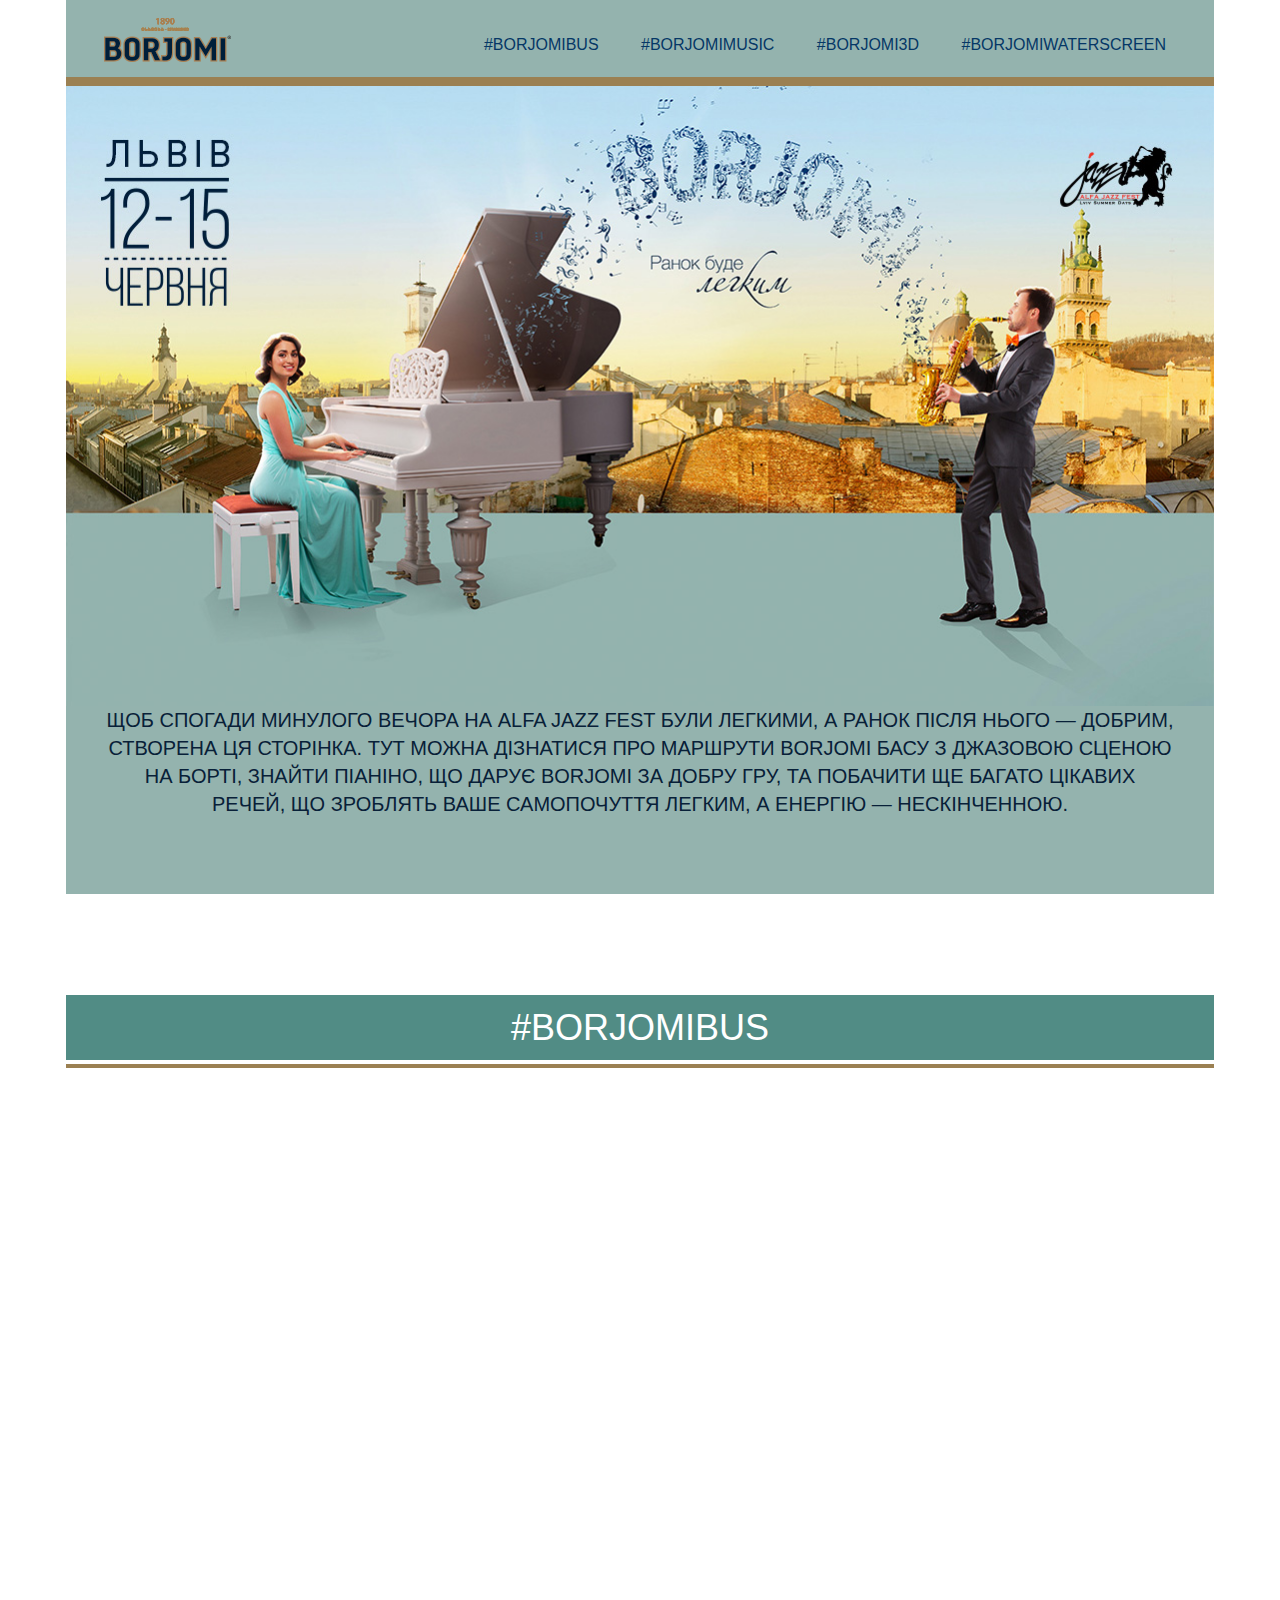
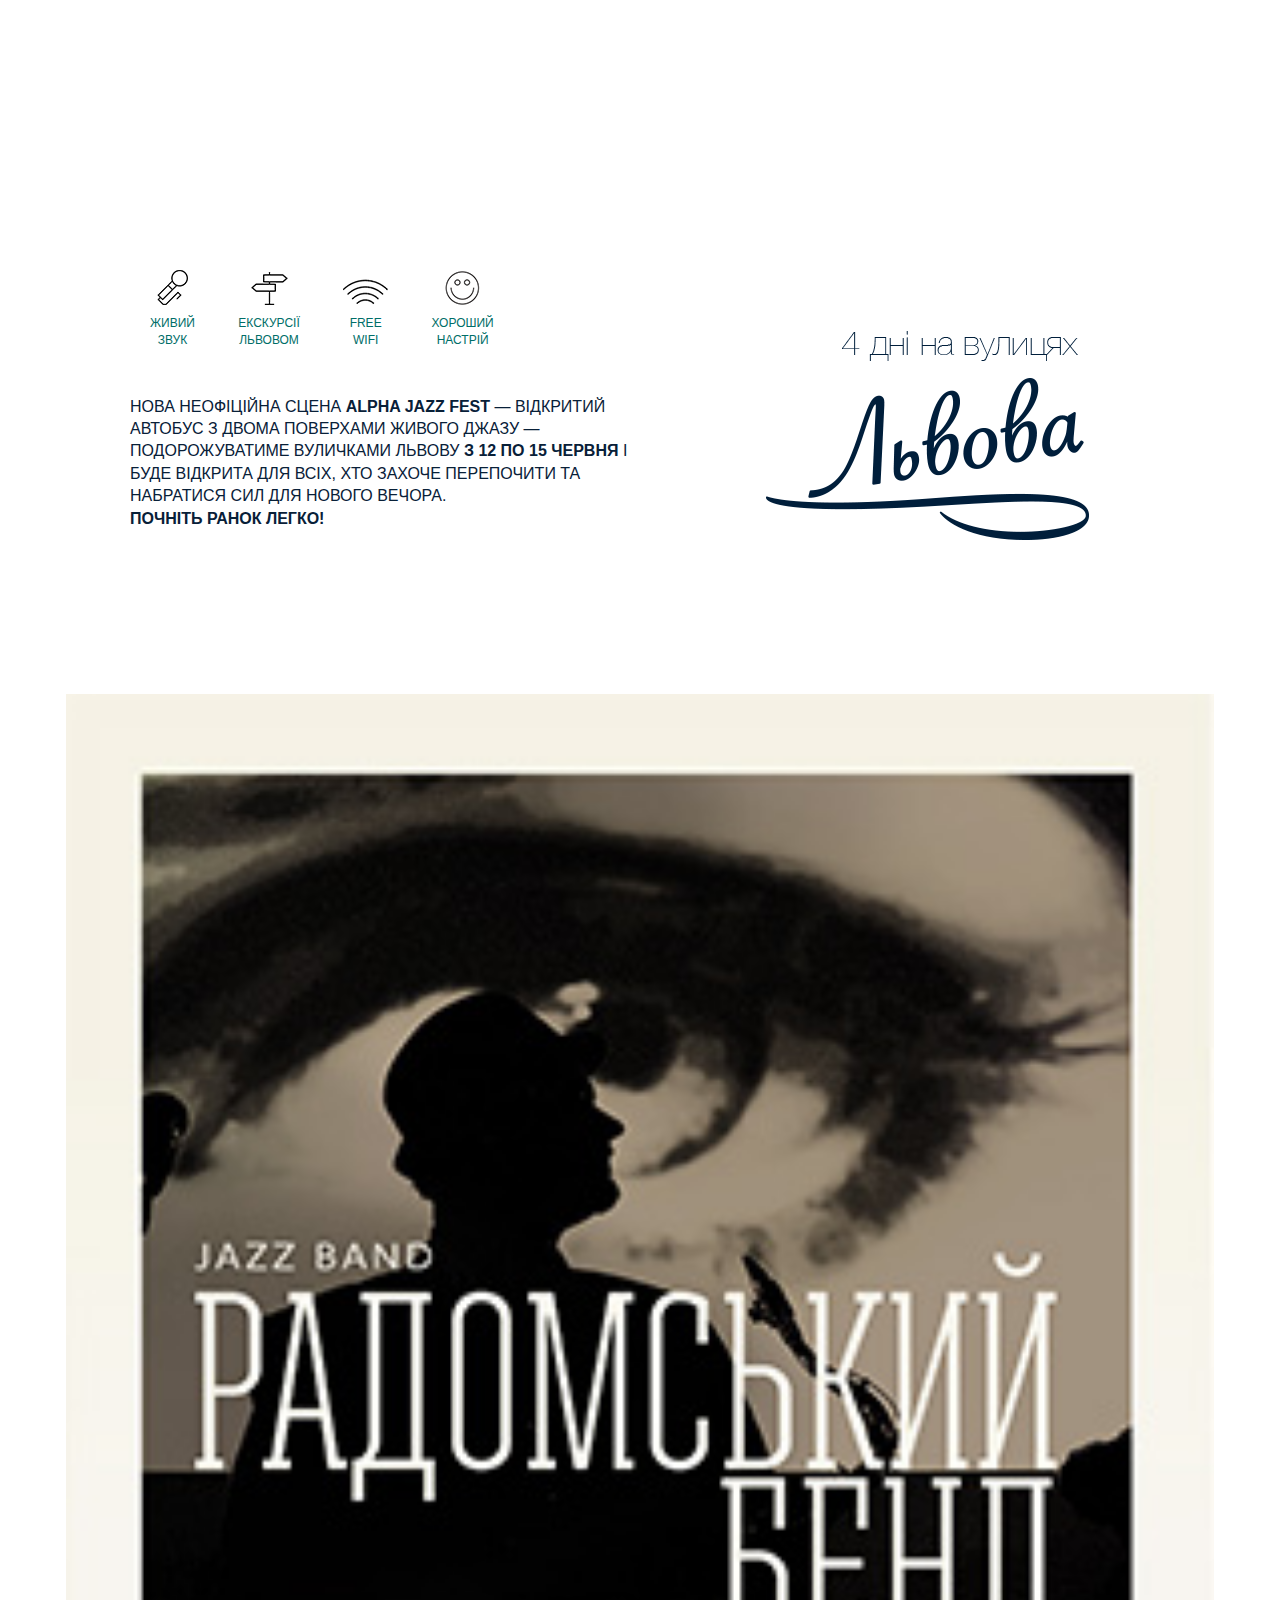
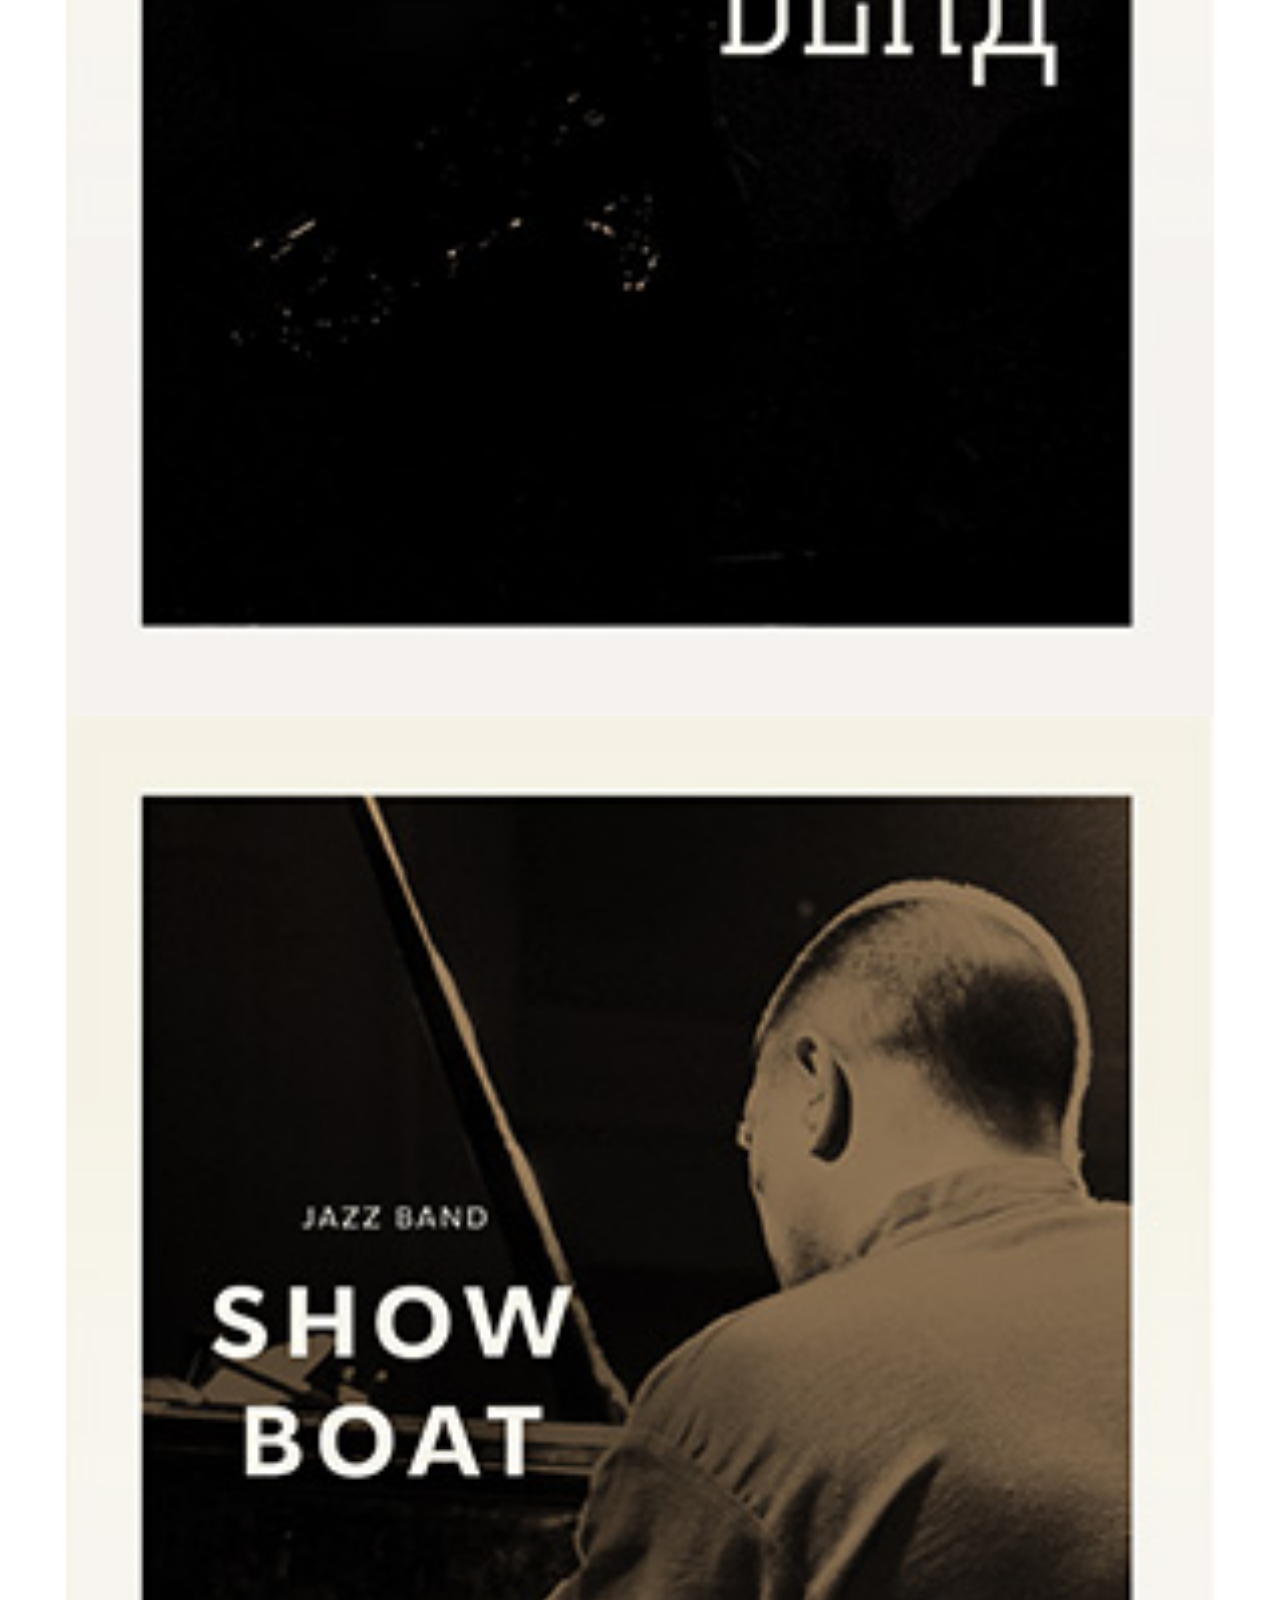
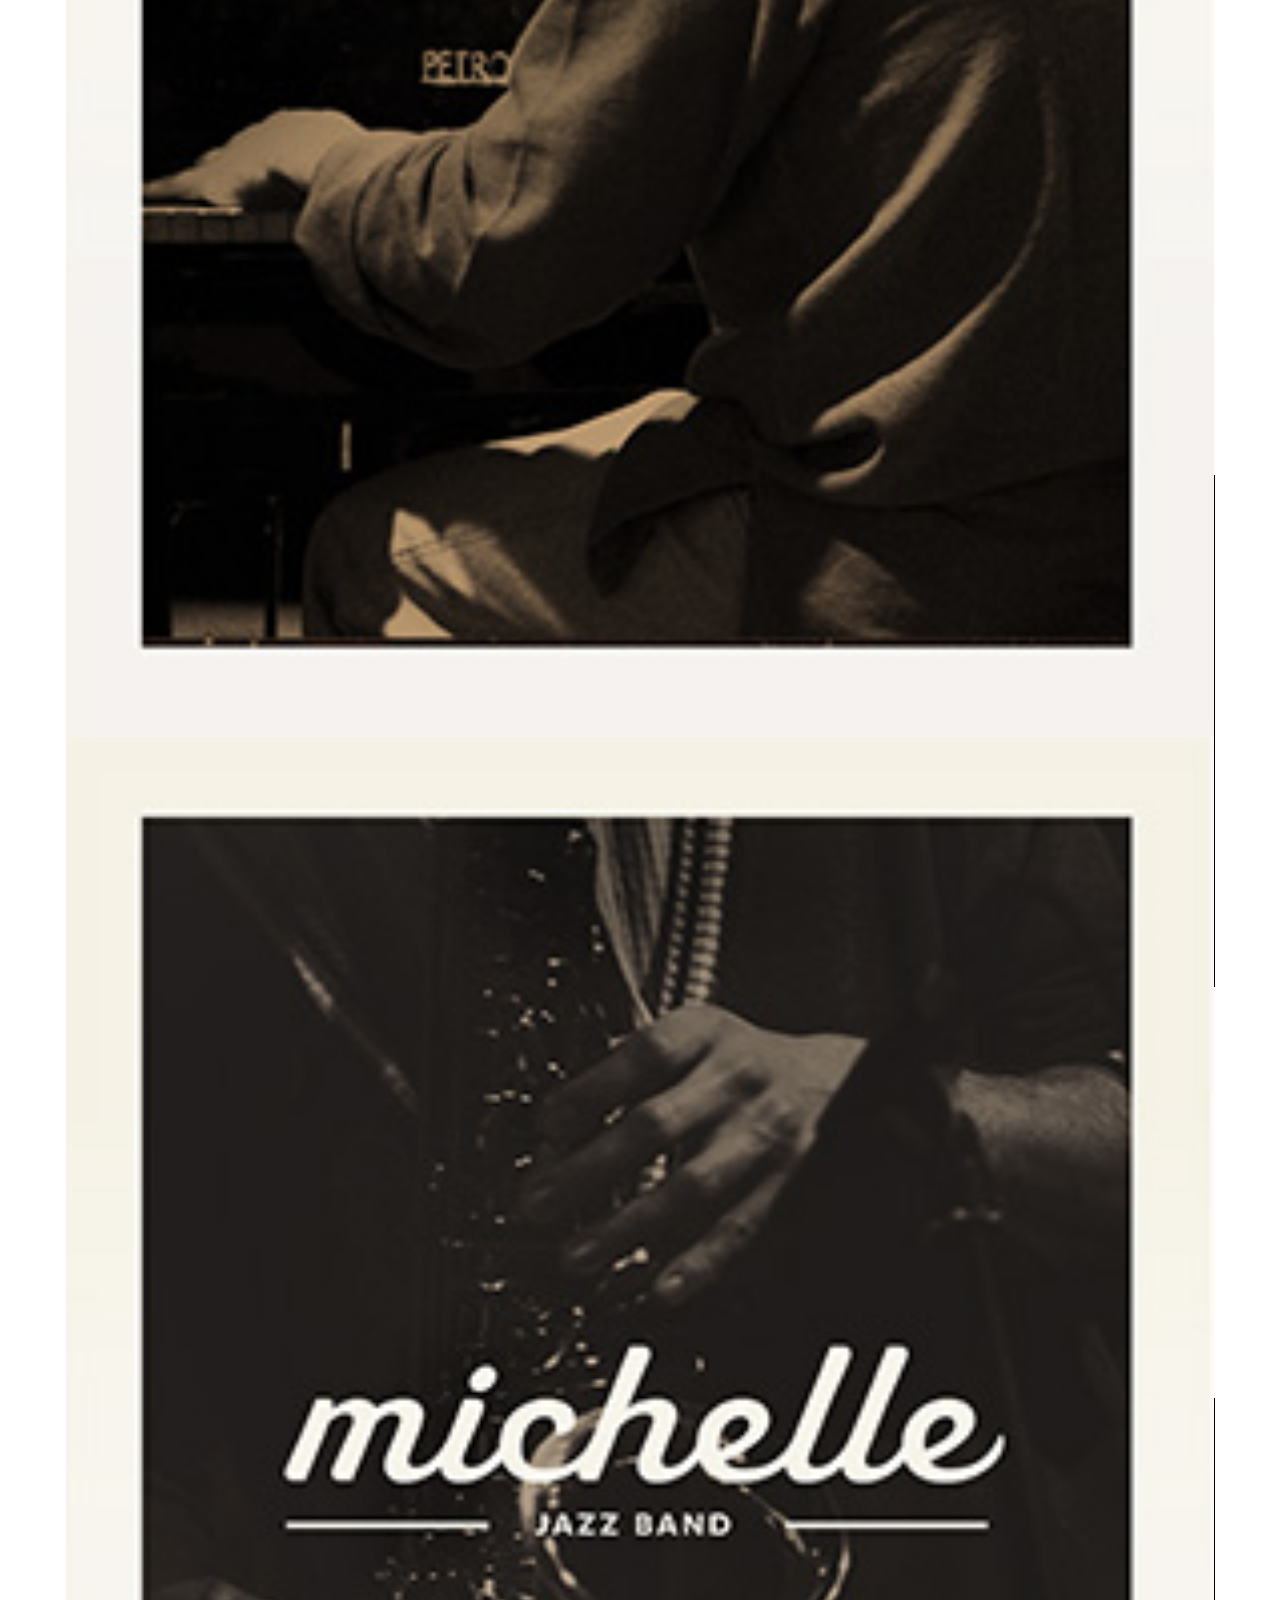
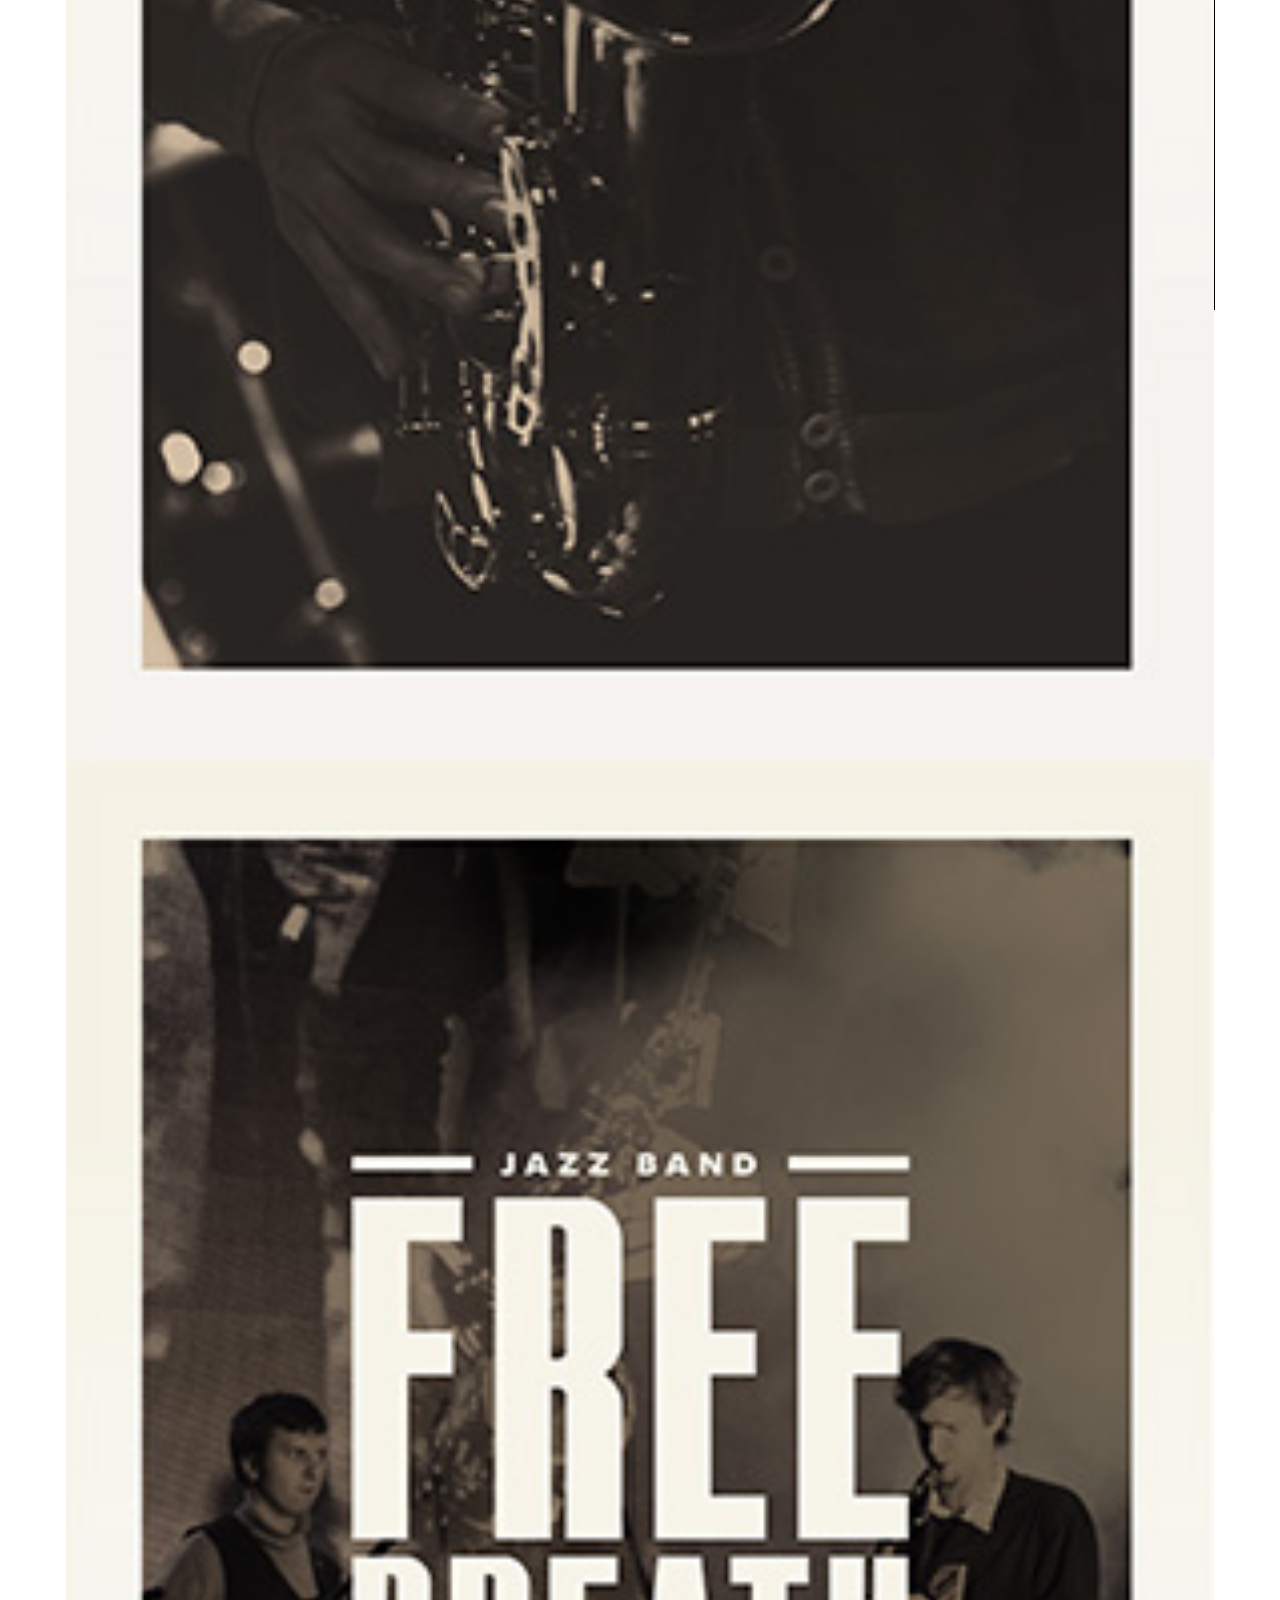
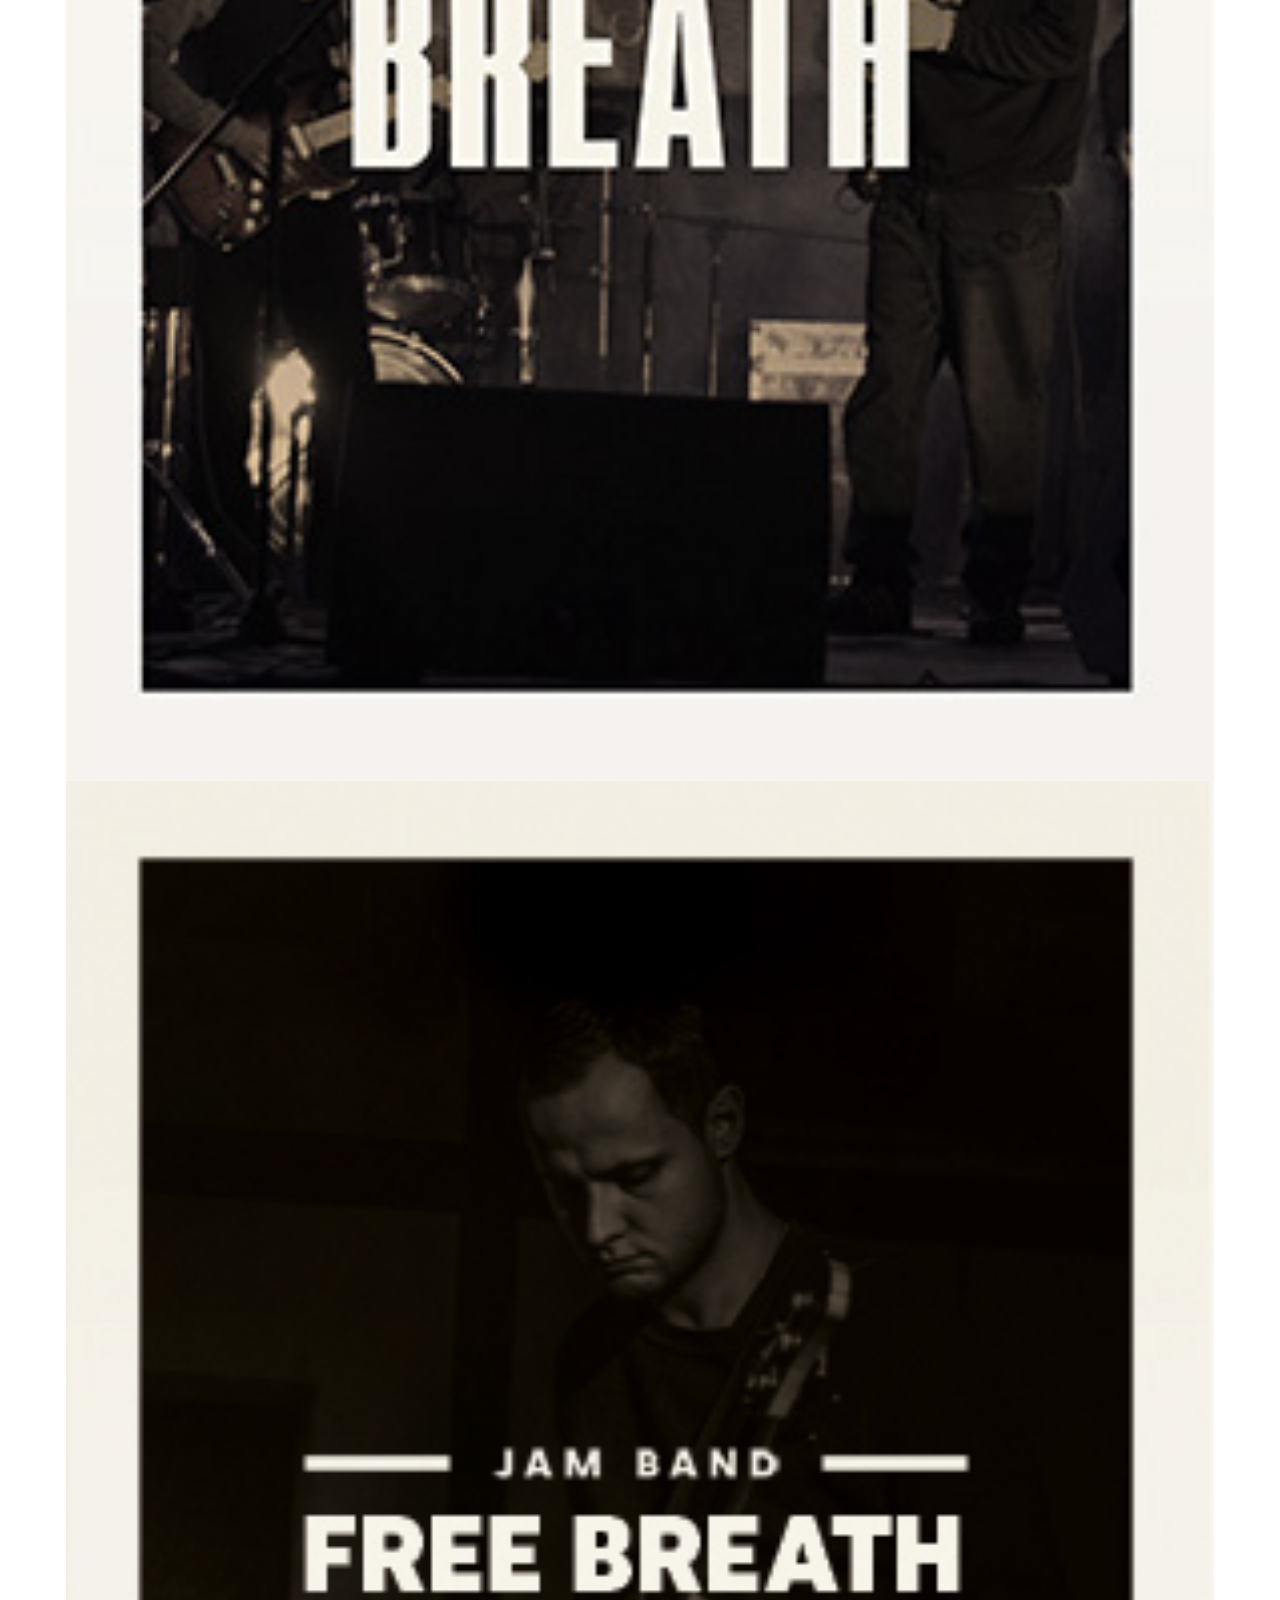
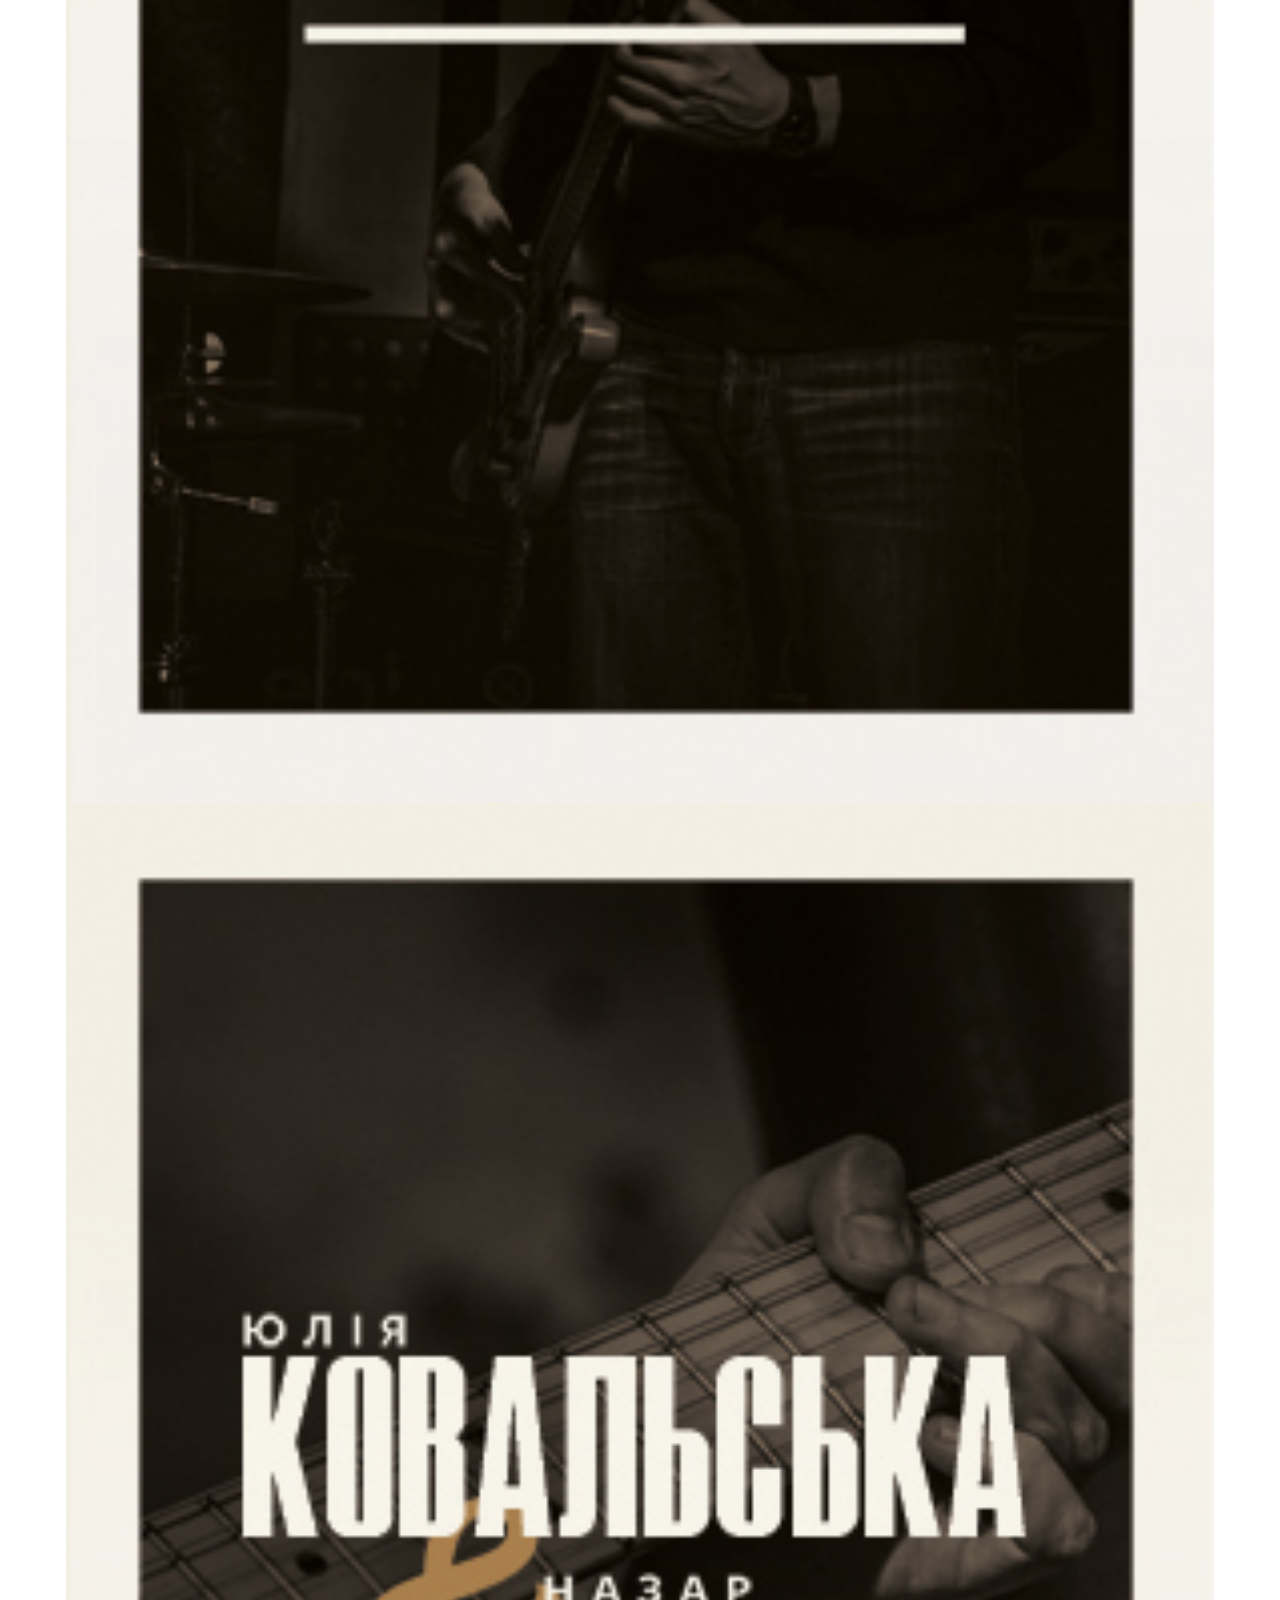
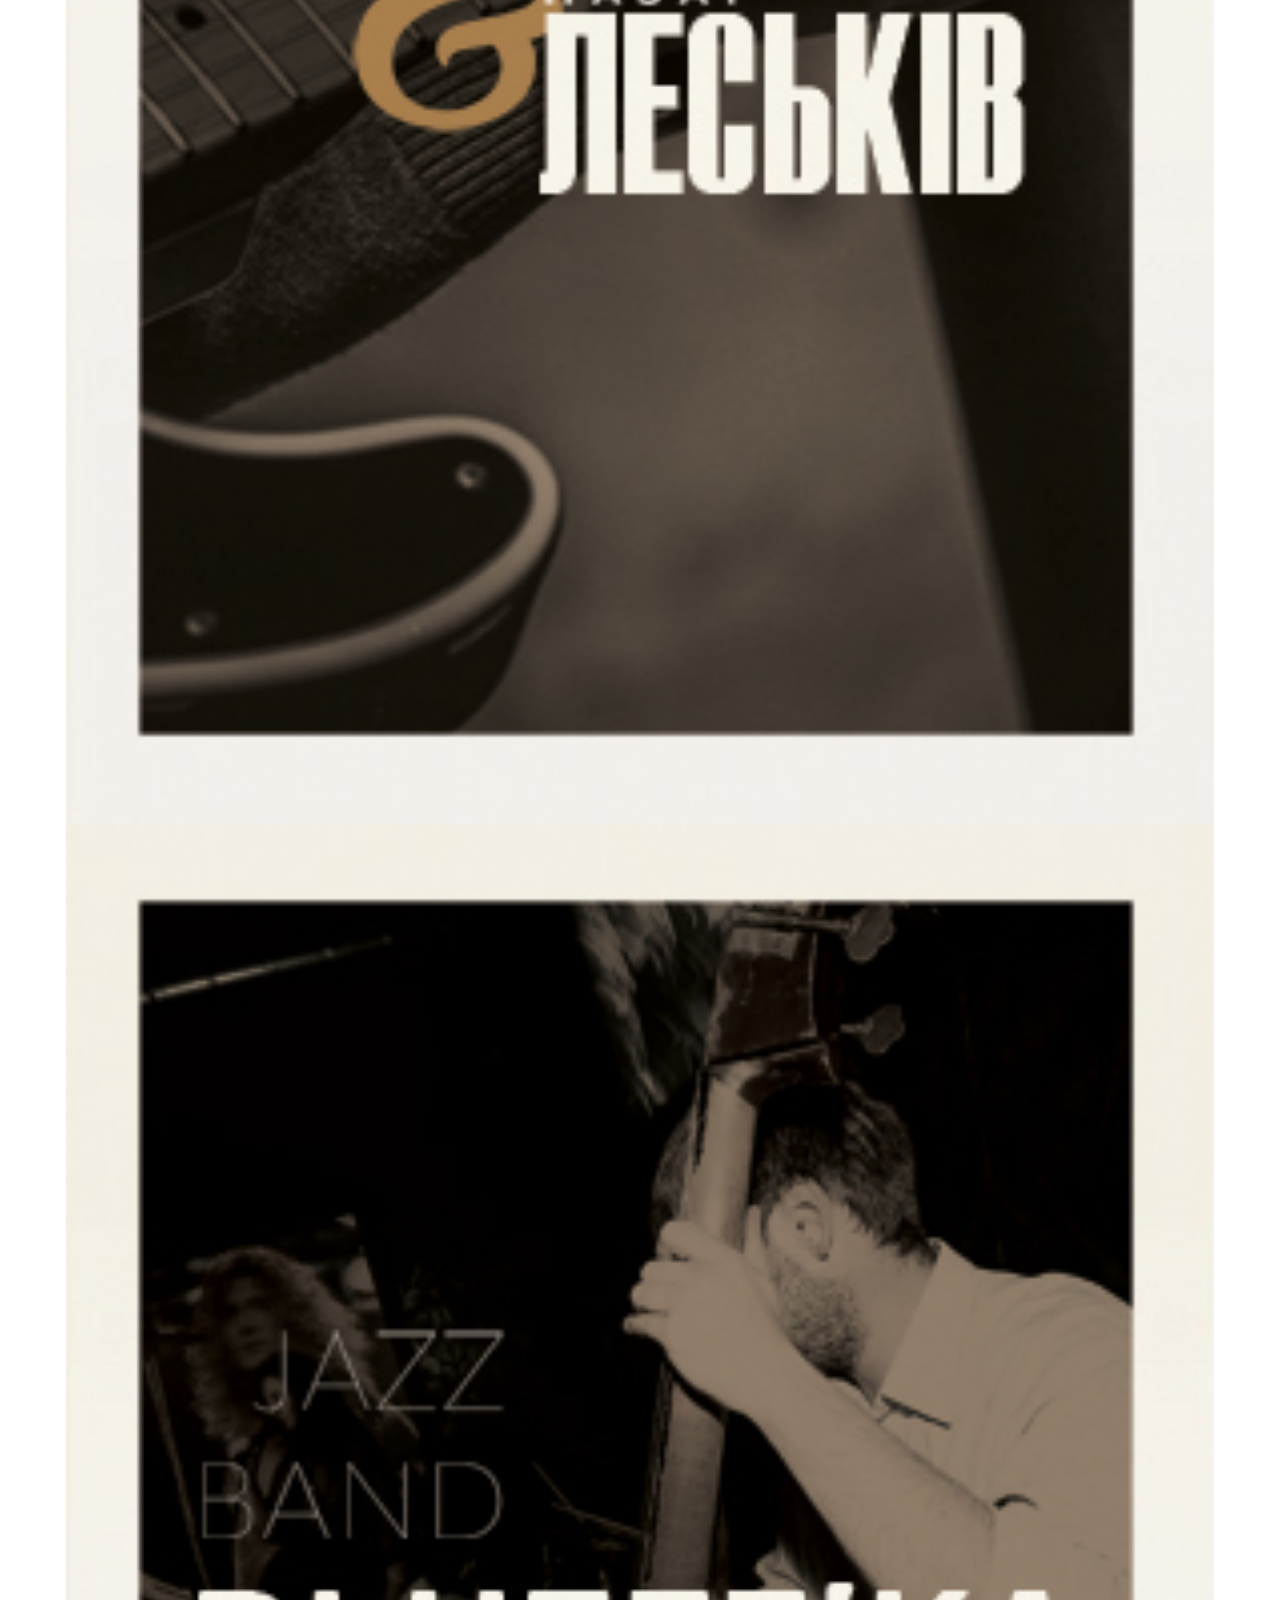
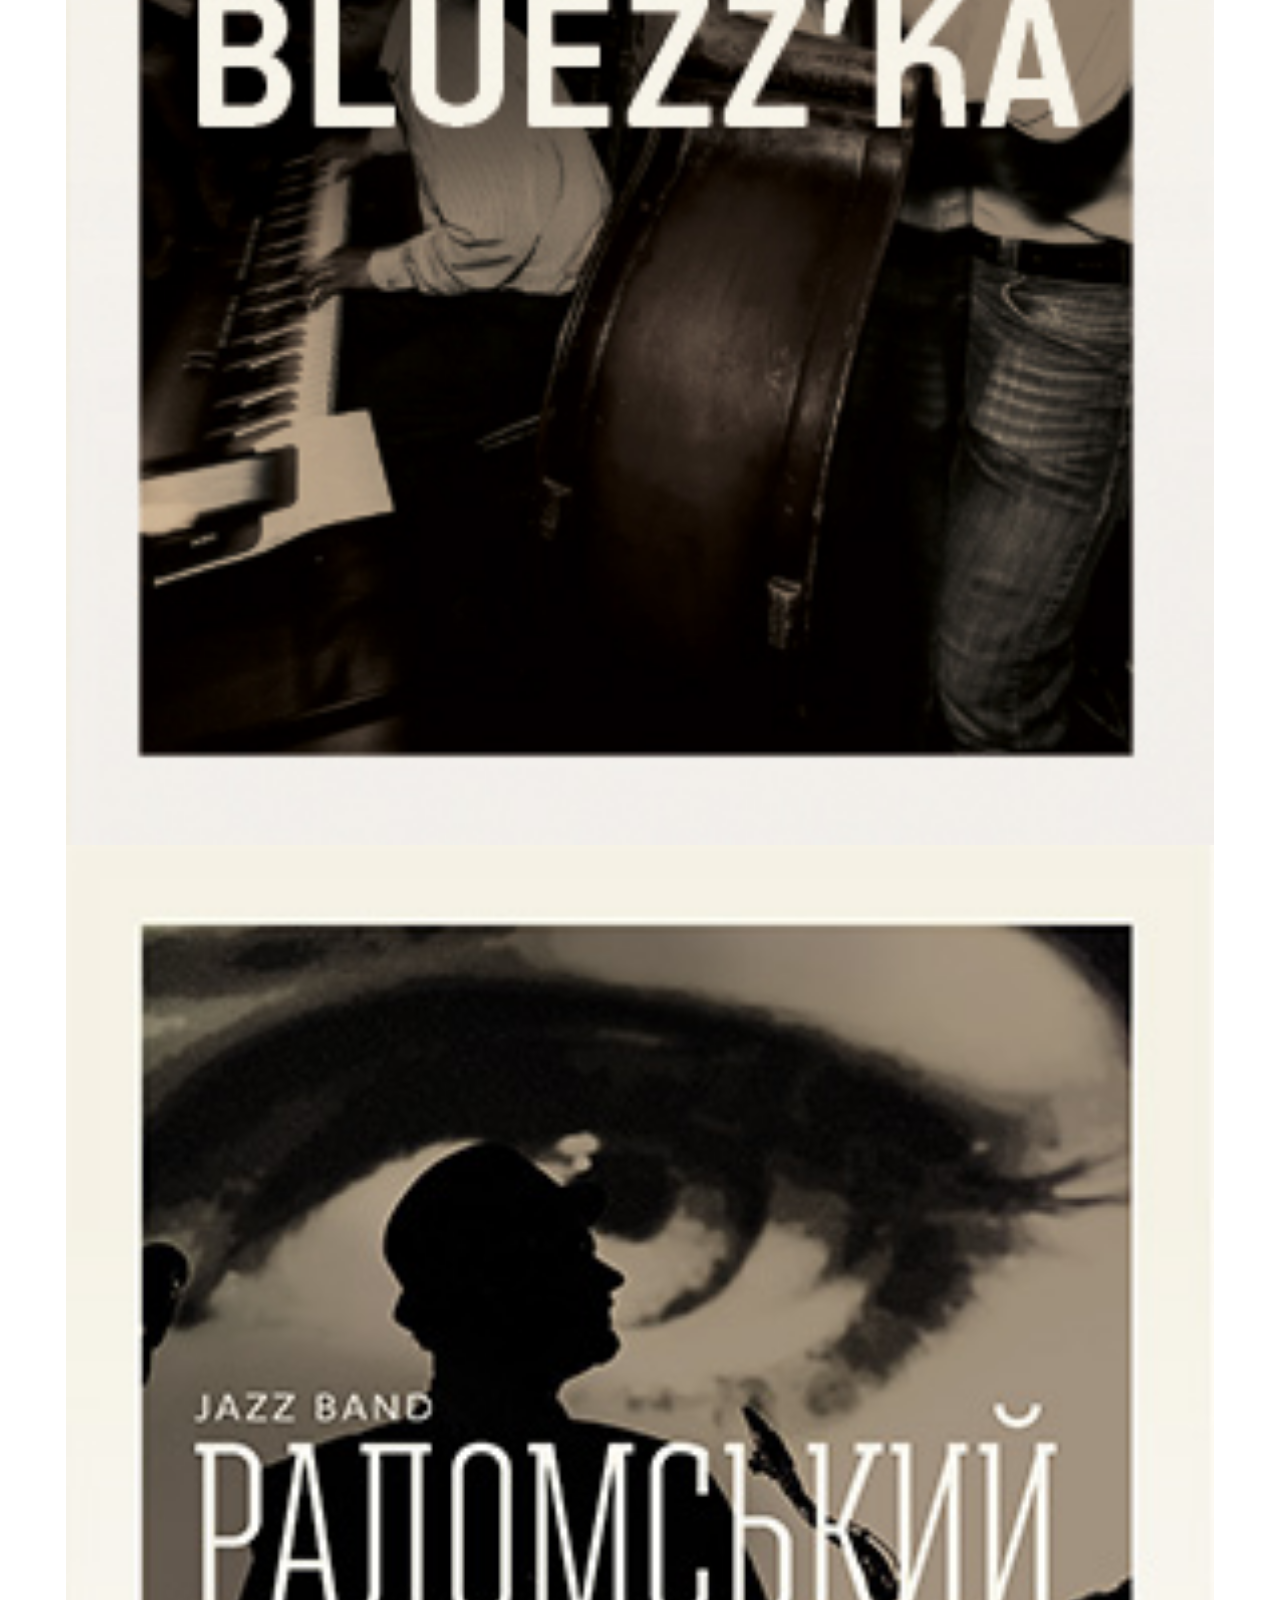
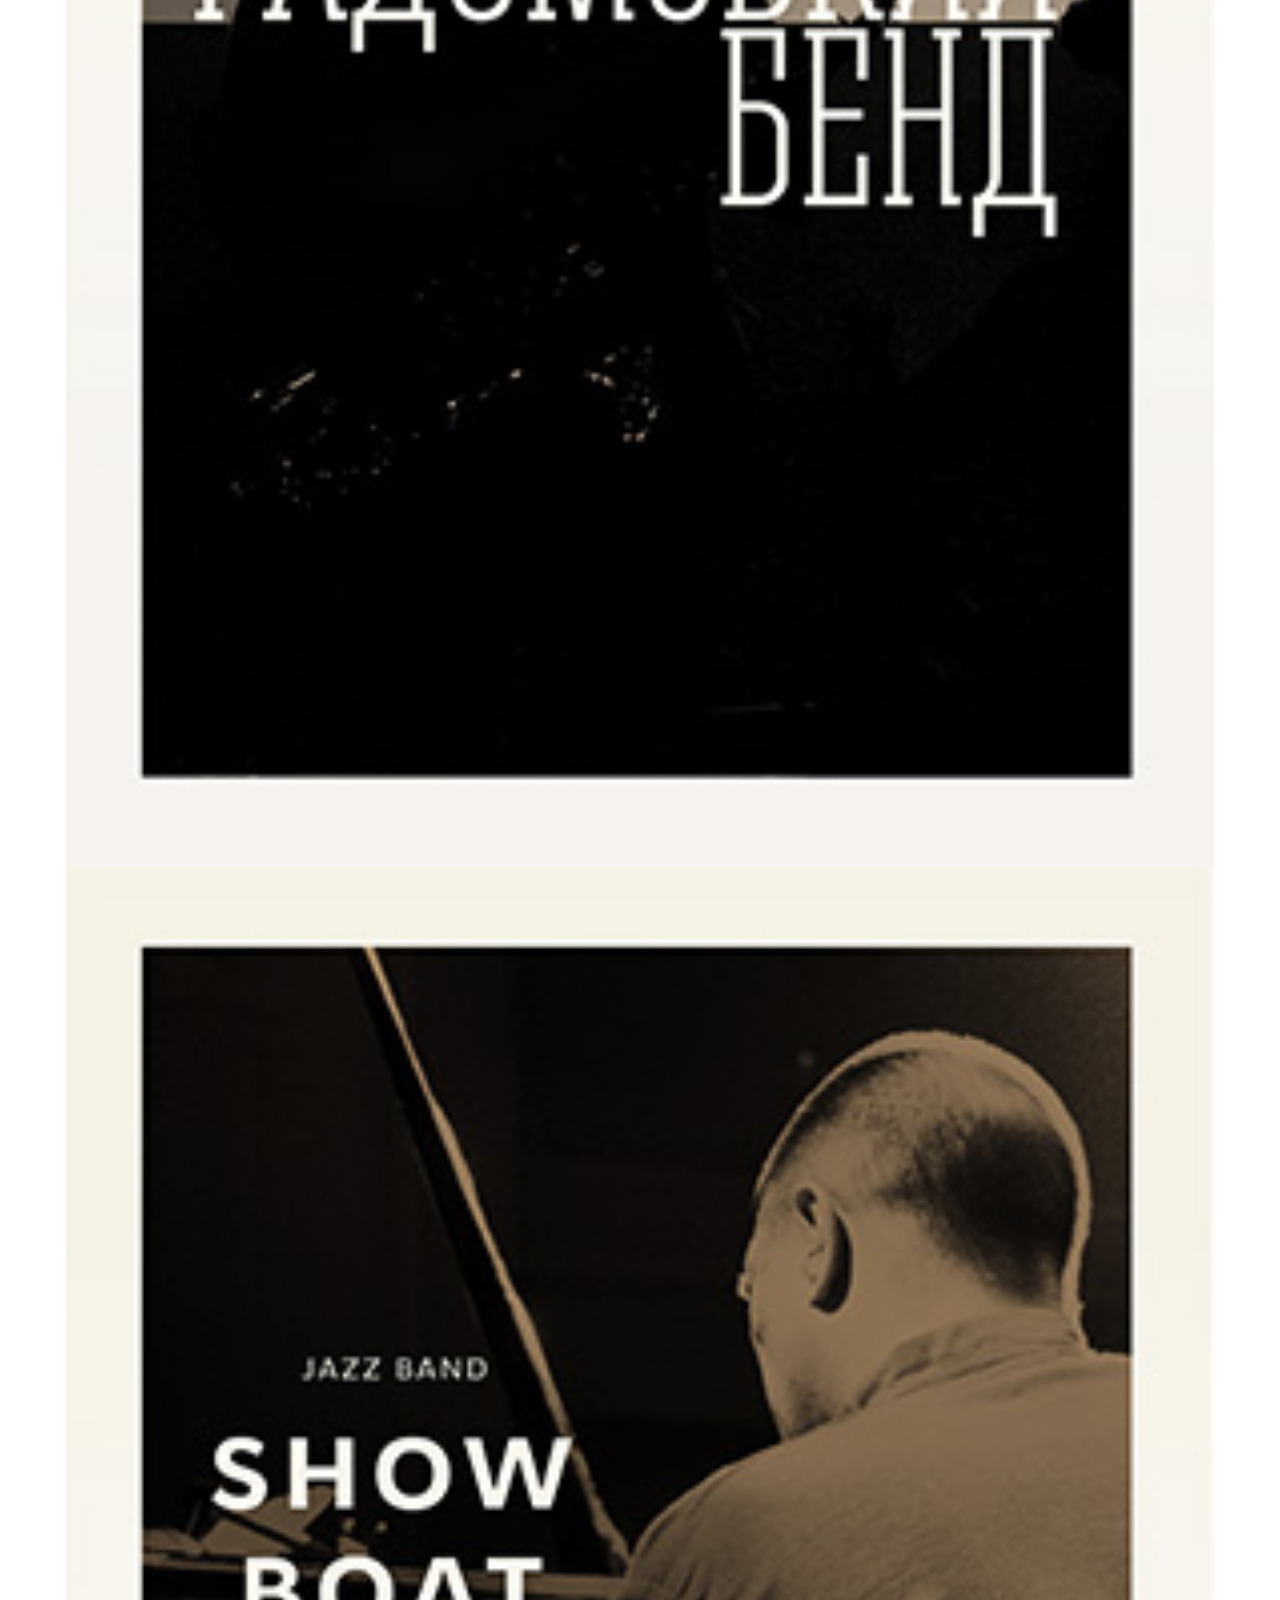
==== commit 0e59486f: "up" ====
--- a/index.html
+++ b/index.html
@@ -138,7 +138,7 @@
 						<div>11.00</div>
 					</th>
 					<td rowspan="2">Радомський бенд</td>
-					<td rowspan="3"><a href="http://vk.com/freebreathban" target="_blank">FREE BREATH</a></td>
+					<td rowspan="3"><a href="http://vk.com/freebreathband" target="_blank">FREE BREATH</a></td>
 					<td rowspan="3"><a href='http://vk.com/club12883117' target="_blank">SHOW BOAT</a></td>
 					<td class="empty">&nbsp;</td>
 				</tr>
@@ -146,20 +146,20 @@
 					<th>
 						<div>12.00</div>
 					</th>
-					<td rowspan="2"><a href="http://vk.com/freebreathban" target="_blank">FREE BREATH</a></td>
+					<td rowspan="2"><a href="http://vk.com/freebreathband" target="_blank">FREE BREATH</a></td>
 				</tr>
 				<tr>
 					<th>
 						<div>13.00</div>
 					</th>
-					<td rowspan="3">Michelle</td>
+					<td rowspan="3"><a href="http://vk.com/club66753900" target="_blank">Michelle</a></td>
 				</tr>
 				<tr>
 					<th>
 						<div>14.00</div>
 					</th>
-					<td rowspan="2">Michelle</td>
-					<td rowspan="3"><a href="http://vk.com/freebreathban" target="_blank">FREE BREATH</a></td>
+					<td rowspan="2"><a href="http://vk.com/club66753900" target="_blank">Michelle</a></td>
+					<td rowspan="3"><a href="http://vk.com/freebreathband" target="_blank">FREE BREATH</a></td>
 					<td rowspan="2"><a href='http://vk.com/club12883117' target="_blank">SHOW BOAT</a></td>
 				</tr>
 				<tr>
@@ -173,7 +173,7 @@
 					</th>
 					<td rowspan="2">Радомський бенд</td>
 					<td rowspan="3">Bluezz’ka</td>
-					<td rowspan="3">MIchelle</td>
+					<td rowspan="3"><a href='http://vk.com/club66753900' target="_blank">MIchelle</a></td>
 				</tr>
 				<tr>
 					<th>
@@ -191,7 +191,7 @@
 					<th>
 						<div>19.00</div>
 					</th>
-					<td rowspan="2">Michelle</td>
+					<td rowspan="2"><a href='http://vk.com/club66753900' target="_blank">Michelle</a></td>
 					<td rowspan="2">Юлія Ковальська <br>
 і Назар Леськів</td>
 				</tr>
@@ -252,7 +252,7 @@
 		</div>
 		<!-- end vending__info -->
 		<div class="borjomimusic__illustration">
-			<img src="img/vendingi.jpg" alt="">
+			<img src="img/piano.jpg" alt="">
 		</div>
 
 		
@@ -297,11 +297,11 @@
 	</div>
 	<!-- end water -->
 
-	<!-- begin photo3d  -->
-	<div class="photo3d" id="borjomi3d">
-		<h2 class="h2">#borjomi3d</h2>
+	<!-- begin borjomiwaterscreen  -->
+	<div class="photo3d borjomiwaterscreen" id="borjomiwaterscreen">
+		<h2 class="h2">#borjomiwaterscreen</h2>
 		<div class="photo3d__pic">
-			<img src="img/photo3d.jpg" alt="">
+			<img src="img/01.jpg" alt="">
 		</div>
 		<div class="photo3d__info">
 			<!-- begin text -->
@@ -327,6 +327,40 @@
 		<!-- end info -->
 
 	</div>
+	<!-- end borjomiwaterscreen -->
+
+
+
+	<!-- begin photo3d  -->
+	<div class="photo3d" id="borjomi3d">
+		<h2 class="h2">#borjomi3d</h2>
+		<div class="photo3d__pic">
+			<img src="img/02.jpg" alt="">
+		</div>
+		<div class="photo3d__info">
+			<!-- begin text -->
+			<div class="photo3d__text">
+				<p>Нова неофіційна сцена <strong>Alpha Jazz Fest</strong> — відкритий автобус з двома поверхами живого джазу — подорожуватиме вуличками Львову <strong>з 12 по 15 червня</strong> і буде відкрита для всіх, хто захоче перепочити та набратися сил для нового вечора. 
+				<br><strong>Почніть ранок легко!</strong></p>
+				<div class="share">
+					<div class="social-likes">
+						<div class="facebook" title="Поделиться ссылкой на Фейсбуке">Facebook</div>
+						<div class="twitter" title="Поделиться ссылкой в Твиттере">Twitter</div>
+						<div class="vkontakte" title="Поделиться ссылкой во Вконтакте">Вконтакте</div>
+					</div>
+				</div>
+			</div>
+			<!-- end text -->
+
+			<!-- begin map -->
+			<div class="photo3d__map">
+				<img src="img/map.jpg" alt="">
+			</div>
+			<!-- end map -->
+		</div>
+		<!-- end info -->
+
+	</div>
 	<!-- end photo3d -->
 
 	<!-- begin friends  -->
--- a/css/screen.css
+++ b/css/screen.css
@@ -52,10 +52,8 @@
 .videostart i { background: url('../img/icons-se6604e9b92.png') 0 -545px no-repeat; width: 90px; height: 57px; display: inline-block; }
 .videostart .videostart__label { display: block; font-weight: normal; font-family: dinb, arial, sans-serif; text-transform: uppercase; font-size: 26px; color: white; margin-top: 14px; }
 
-.busonline .busonline__video { position: relative; }
-@media only screen and (max-width: 1148px) { .busonline .busonline__video { position: relative; width: 100%; height: 0; padding-bottom: 60%; } }
-.busonline .busonline__video iframe { width: 100%; height: 100%; }
-@media only screen and (max-width: 1148px) { .busonline .busonline__video iframe { position: absolute; top: 0; right: 0; bottom: 0; left: 0; } }
+.busonline .busonline__video { position: relative; position: relative; width: 100%; height: 0; padding-bottom: 60%; }
+.busonline .busonline__video iframe { width: 100%; height: 100%; position: absolute; top: 0; right: 0; bottom: 0; left: 0; }
 
 .bustext { margin-top: 93px; overflow: hidden; }
 .bustext .bustext__info { width: 505px; margin-left: 64px; }
@@ -80,7 +78,7 @@
 .sl .poster { overflow: hidden; }
 .sl .poster img { display: block; width: 100%; }
 
-.sl__wrap { height: 360px; position: relative; z-index: 2000; }
+.sl__wrap { height: 360px; position: relative; z-index: 2000; margin-top: 100px; }
 
 .slick-active + .slick-active { position: relative; z-index: 1900; }
 .slick-active + .slick-active .poster { z-index: 1900; position: absolute; left: -20px; right: -20px; top: -25px; }
@@ -117,10 +115,8 @@
 .borjomimusic .borjomimusicg__text strong { font-weight: normal; font-family: dinb, arial, sans-serif; }
 .borjomimusic .share { margin-top: 40px; }
 .borjomimusic .borjomimusic__map { margin-top: 45px; overflow: hidden; }
-.borjomimusic .borjomimusic__video { position: relative; }
-@media only screen and (max-width: 1148px) { .borjomimusic .borjomimusic__video { position: relative; width: 100%; height: 0; padding-bottom: 60%; } }
-.borjomimusic .borjomimusic__video iframe { width: 100%; height: 100%; }
-@media only screen and (max-width: 1148px) { .borjomimusic .borjomimusic__video iframe { position: absolute; top: 0; right: 0; bottom: 0; left: 0; } }
+.borjomimusic .borjomimusic__video { position: relative; position: relative; width: 100%; height: 0; padding-bottom: 60%; }
+.borjomimusic .borjomimusic__video iframe { width: 100%; height: 100%; position: absolute; top: 0; right: 0; bottom: 0; left: 0; }
 
 .water { margin-bottom: 107px; }
 .water .water__text { text-align: center; font-size: 16px; color: #082038; text-transform: uppercase; width: 60%; margin: 0 auto; padding-top: 20px; margin-bottom: 40px; }
@@ -159,7 +155,7 @@
 .friends .friends__in { background: url('../img/icons-se6604e9b92.png') 0 -401px no-repeat; width: 39px; height: 40px; }
 .friends .friends__gp { background: url('../img/icons-se6604e9b92.png') 0 -301px no-repeat; width: 39px; height: 40px; }
 
-.schedule { margin: 60px 0; }
+.schedule { margin: 100px 0 100px 0; }
 .schedule .schedule__img { display: none; }
 @media only screen and (max-width: 1148px) { .schedule .schedule__img { display: block; } }
 @media only screen and (max-width: 1148px) { .schedule .schedule__img img { display: block; width: 100%; } }
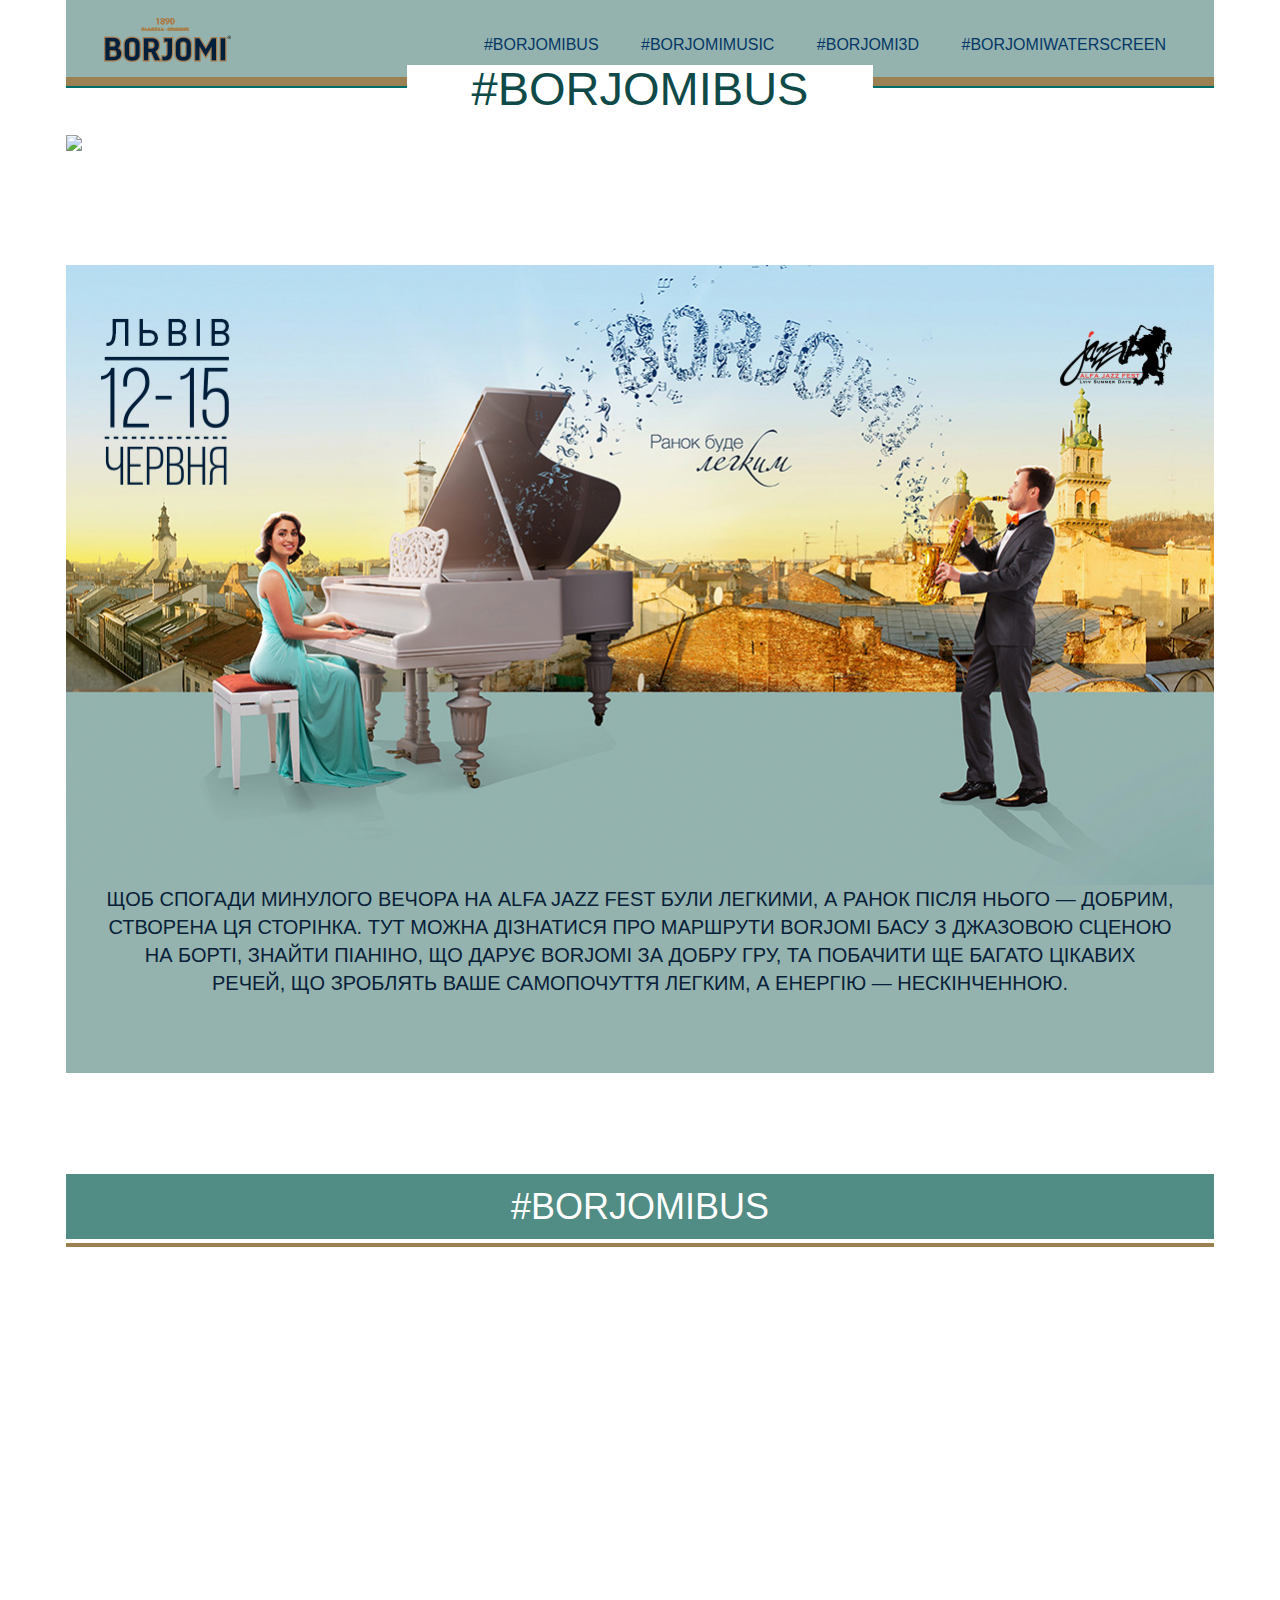
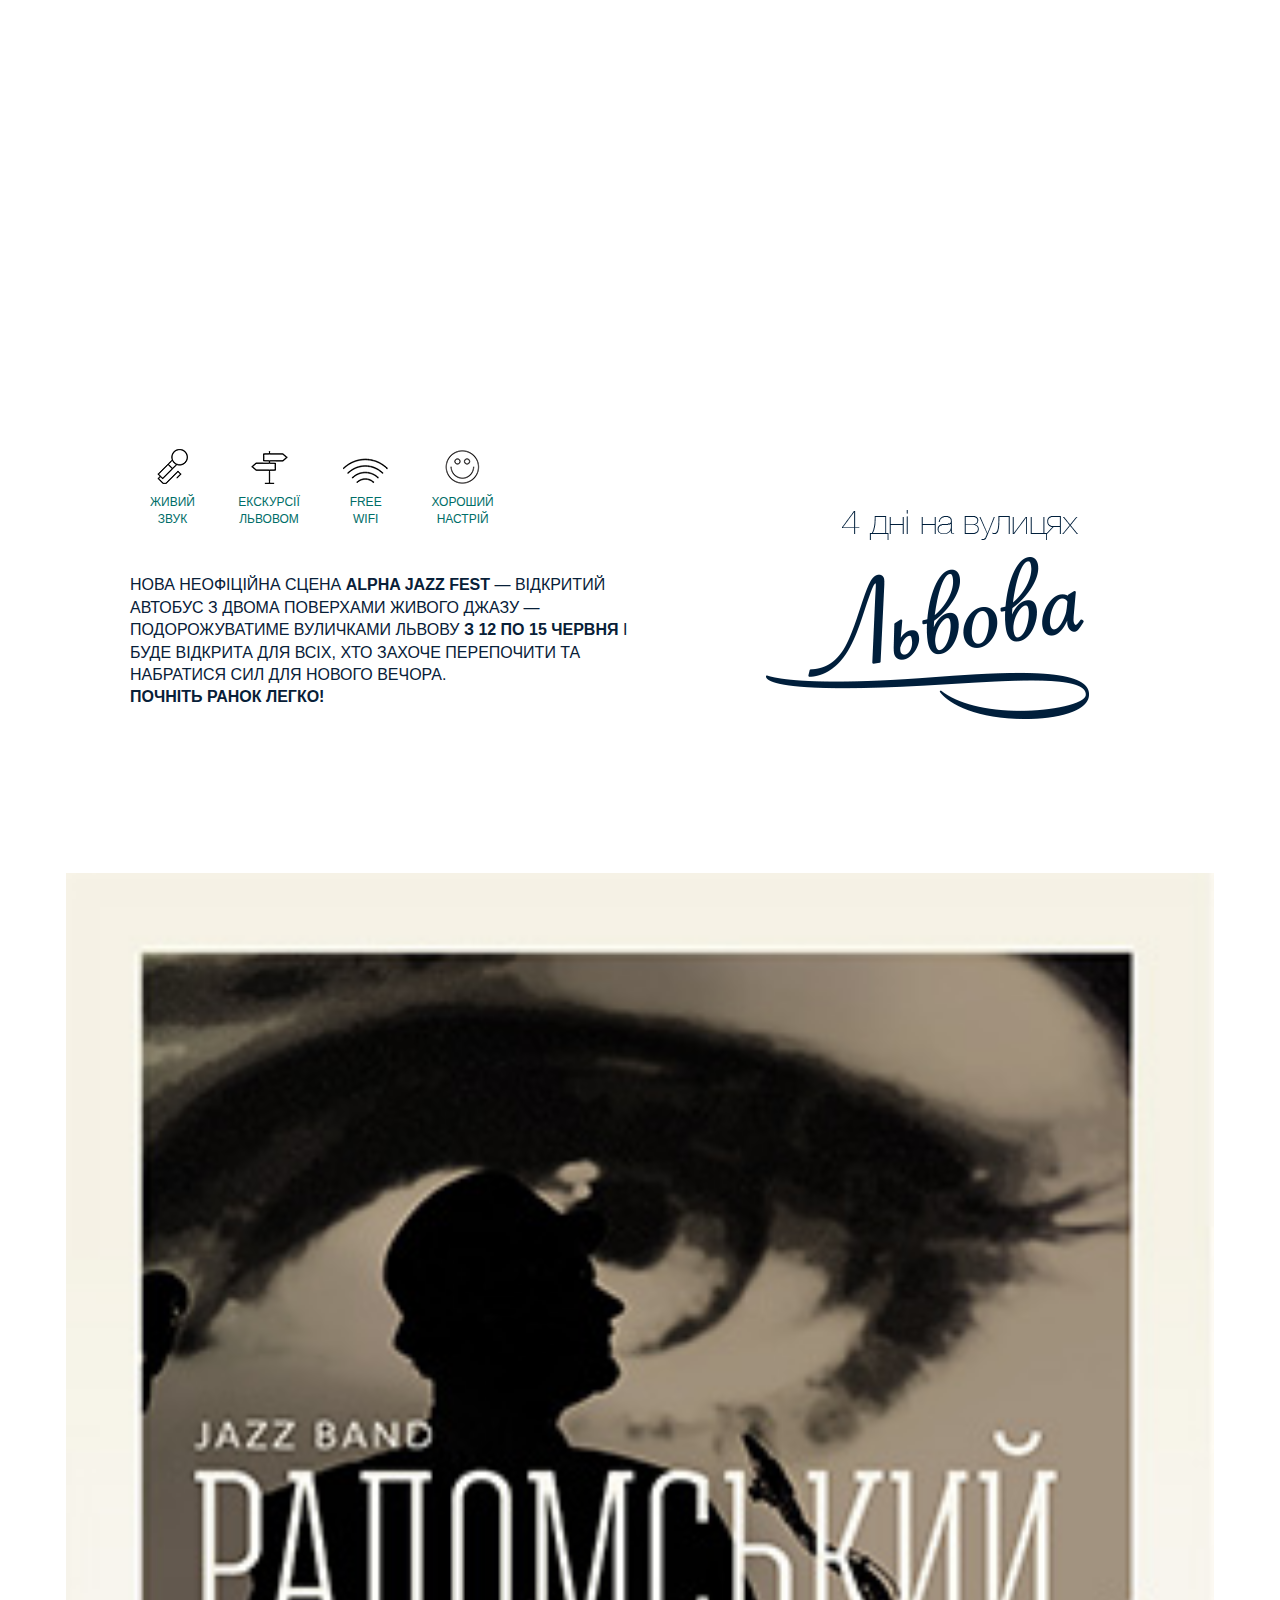
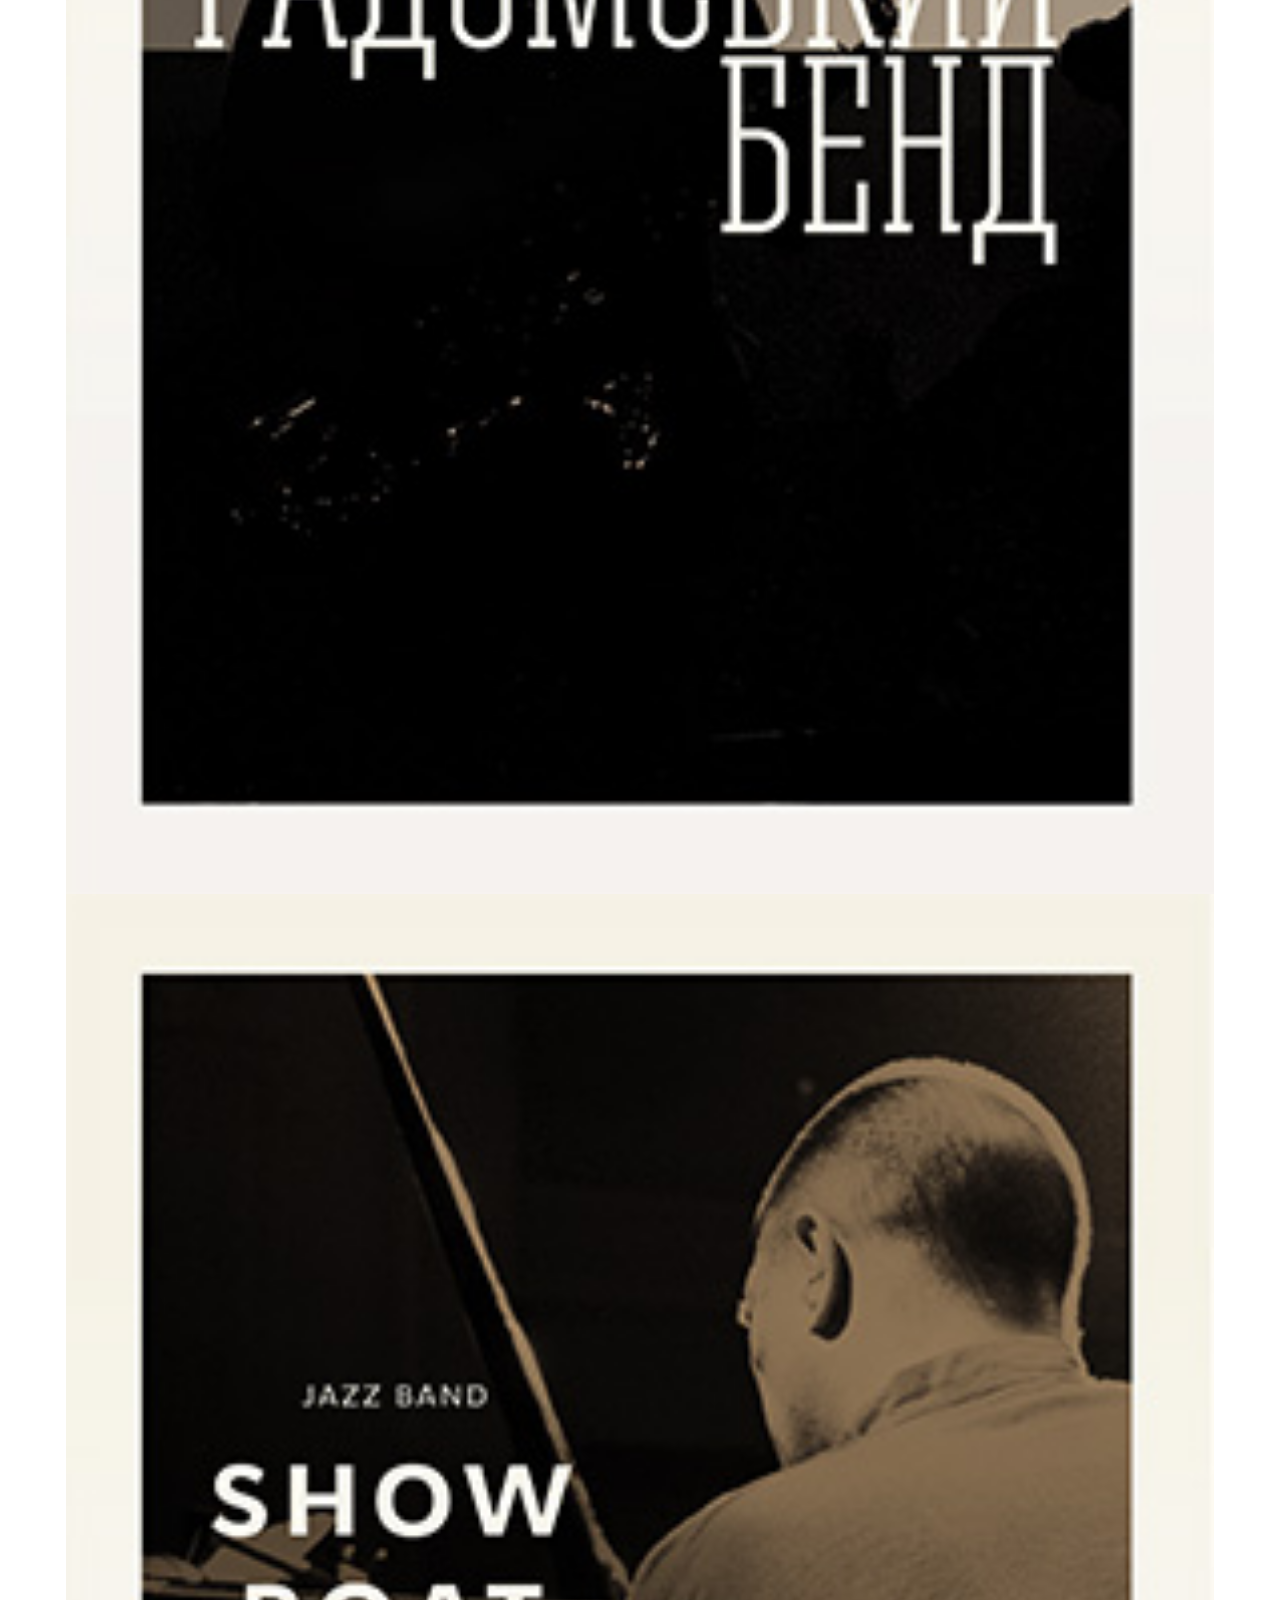
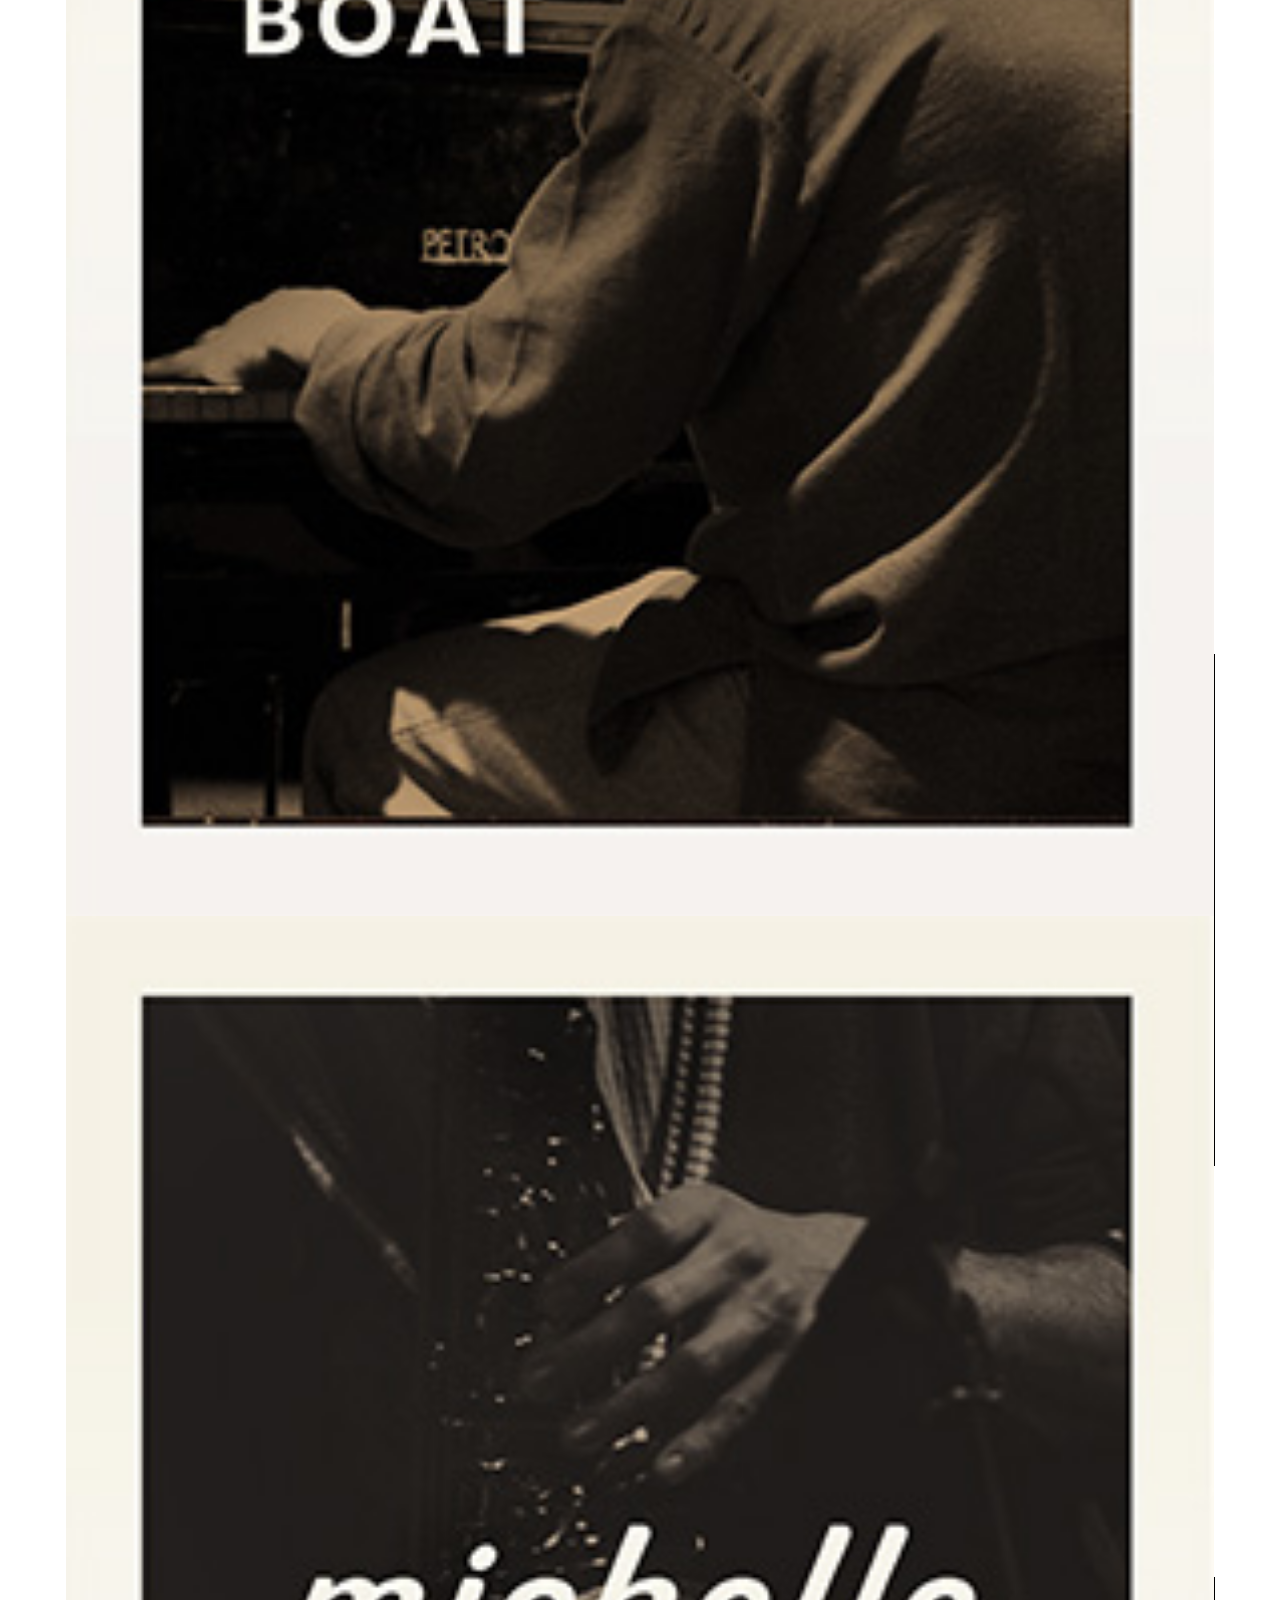
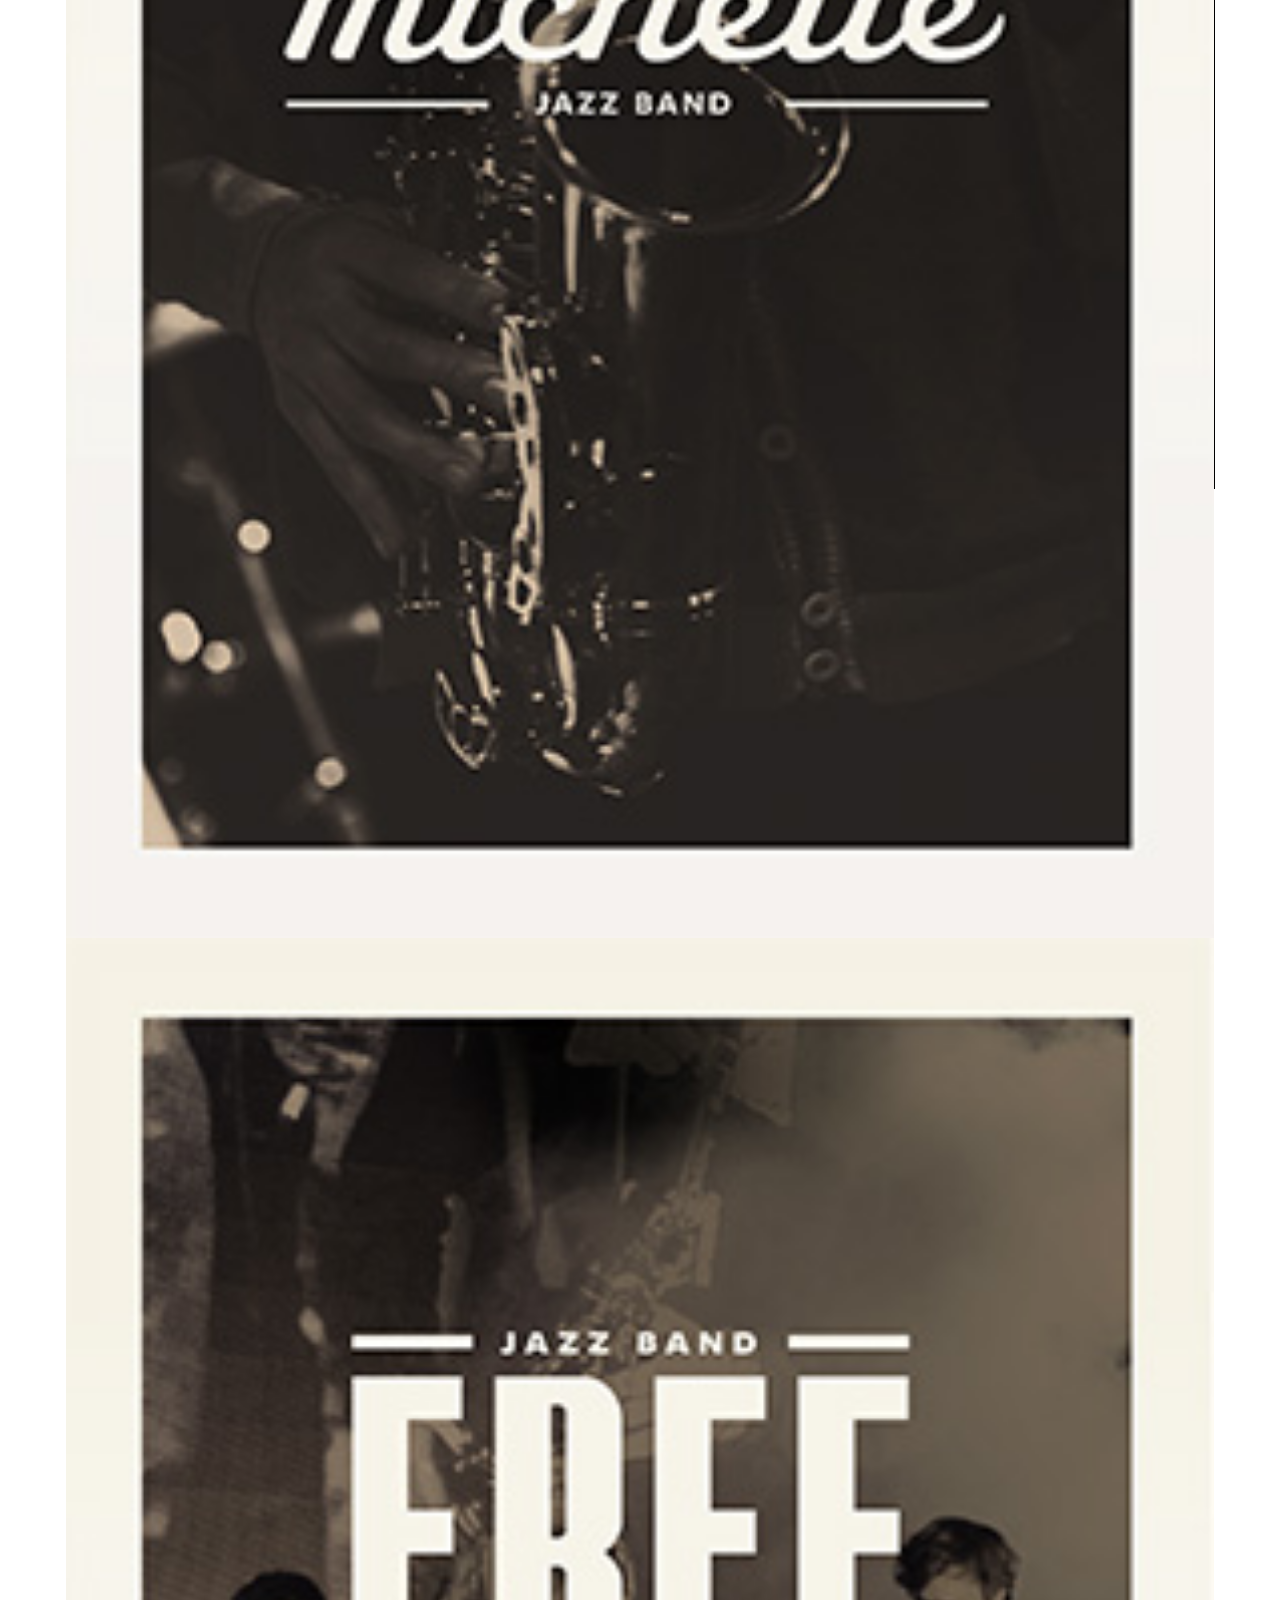
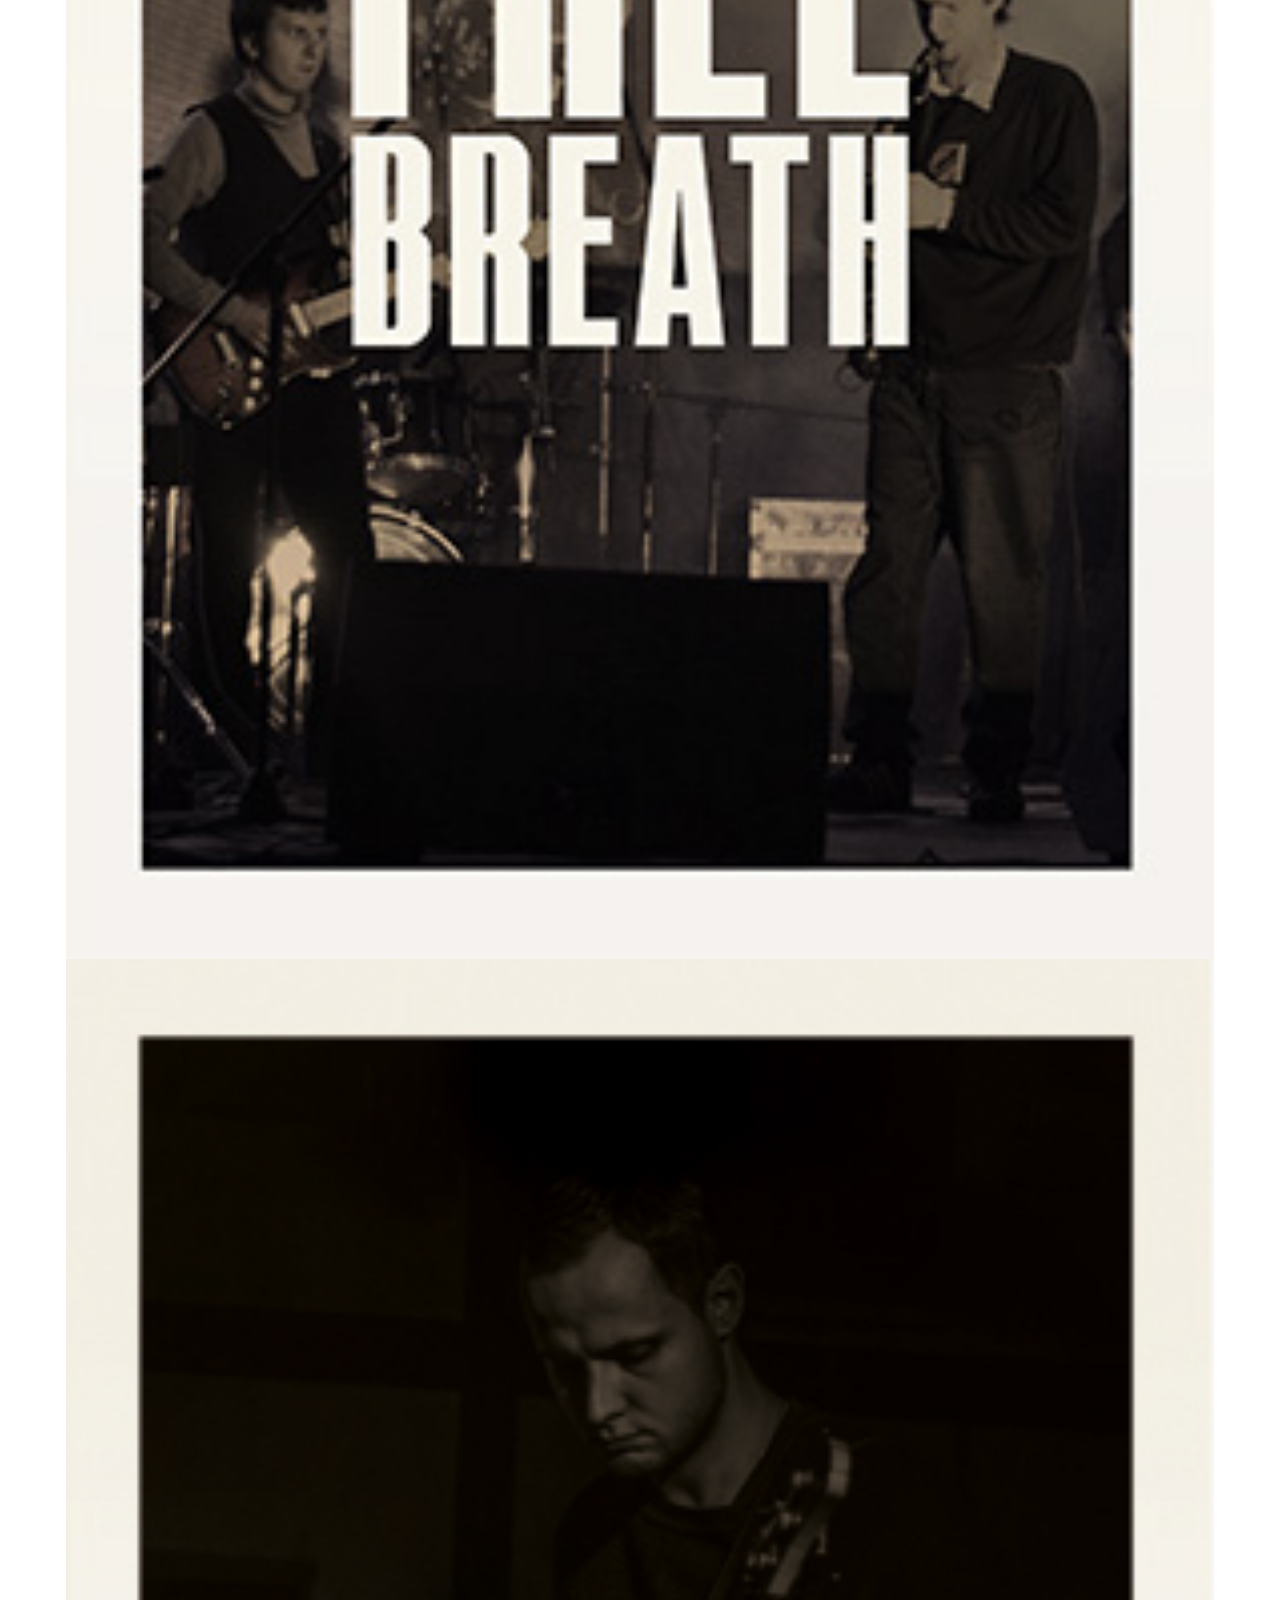
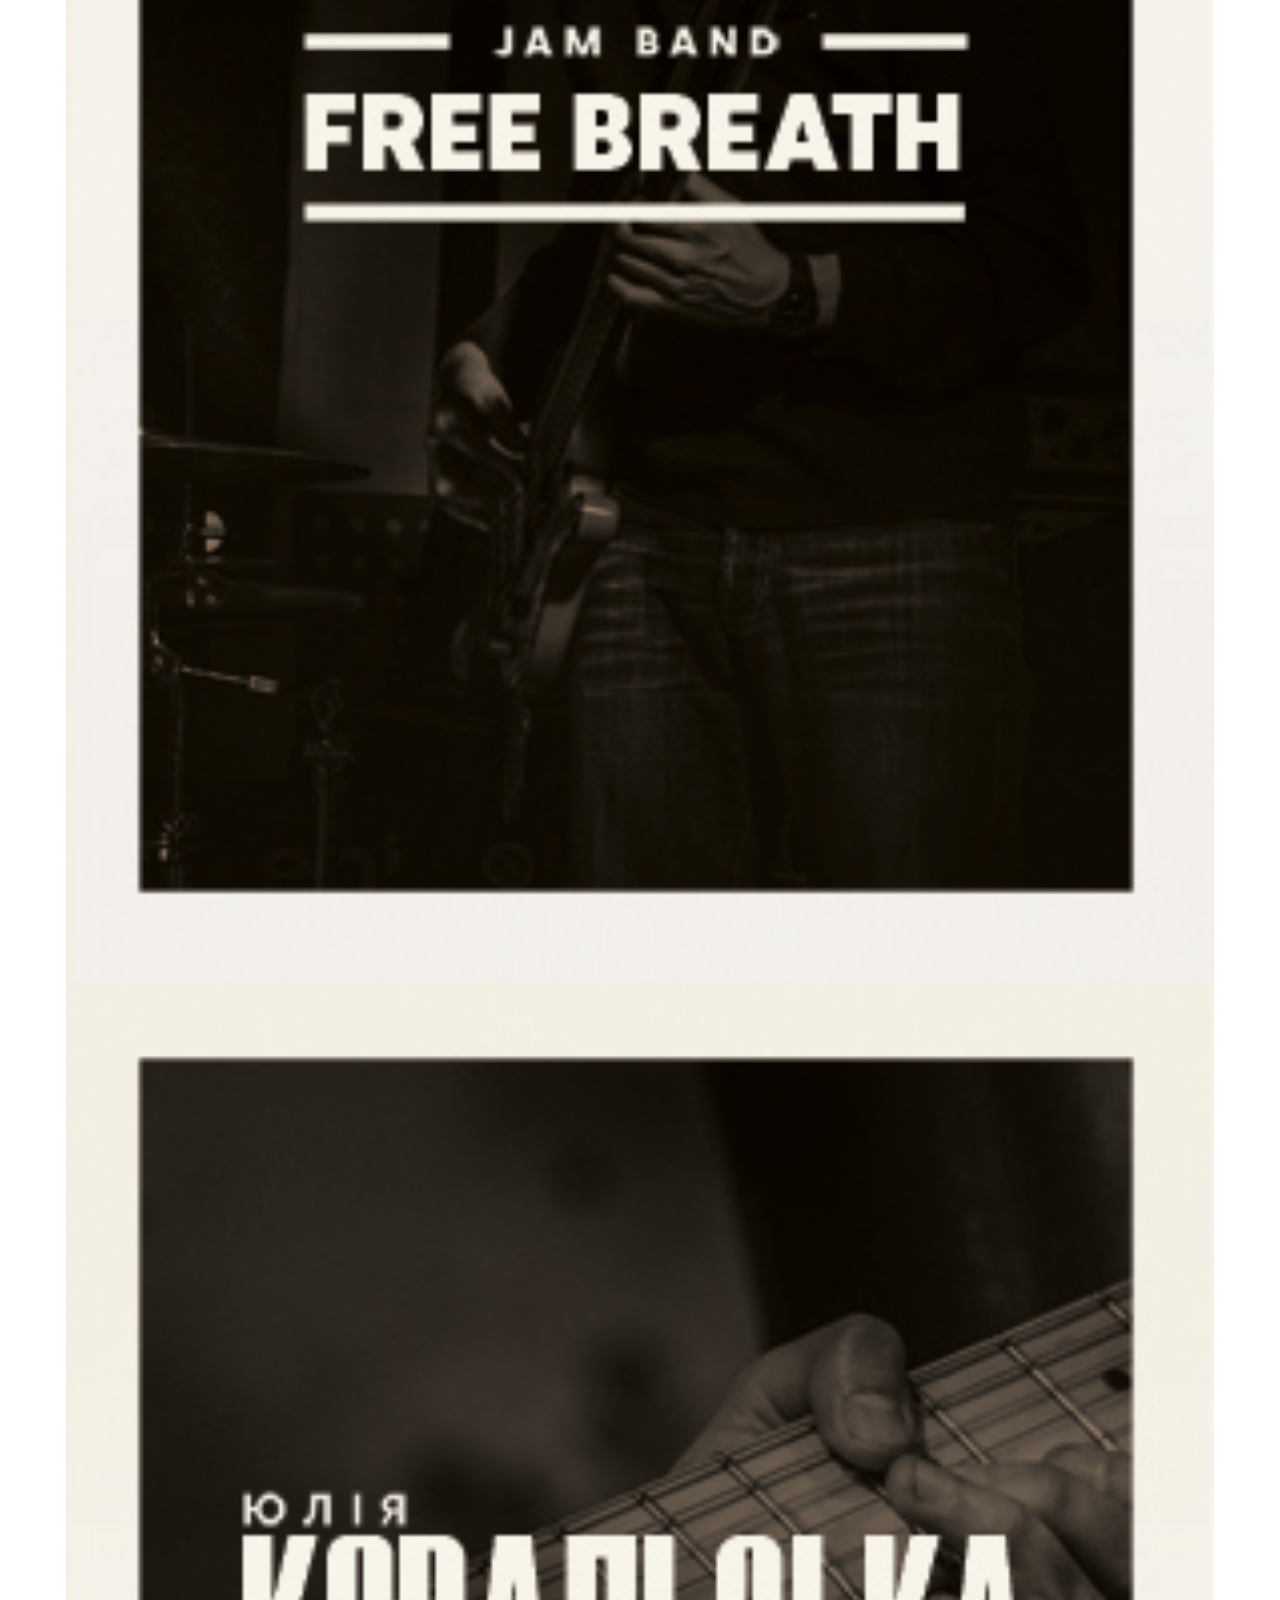
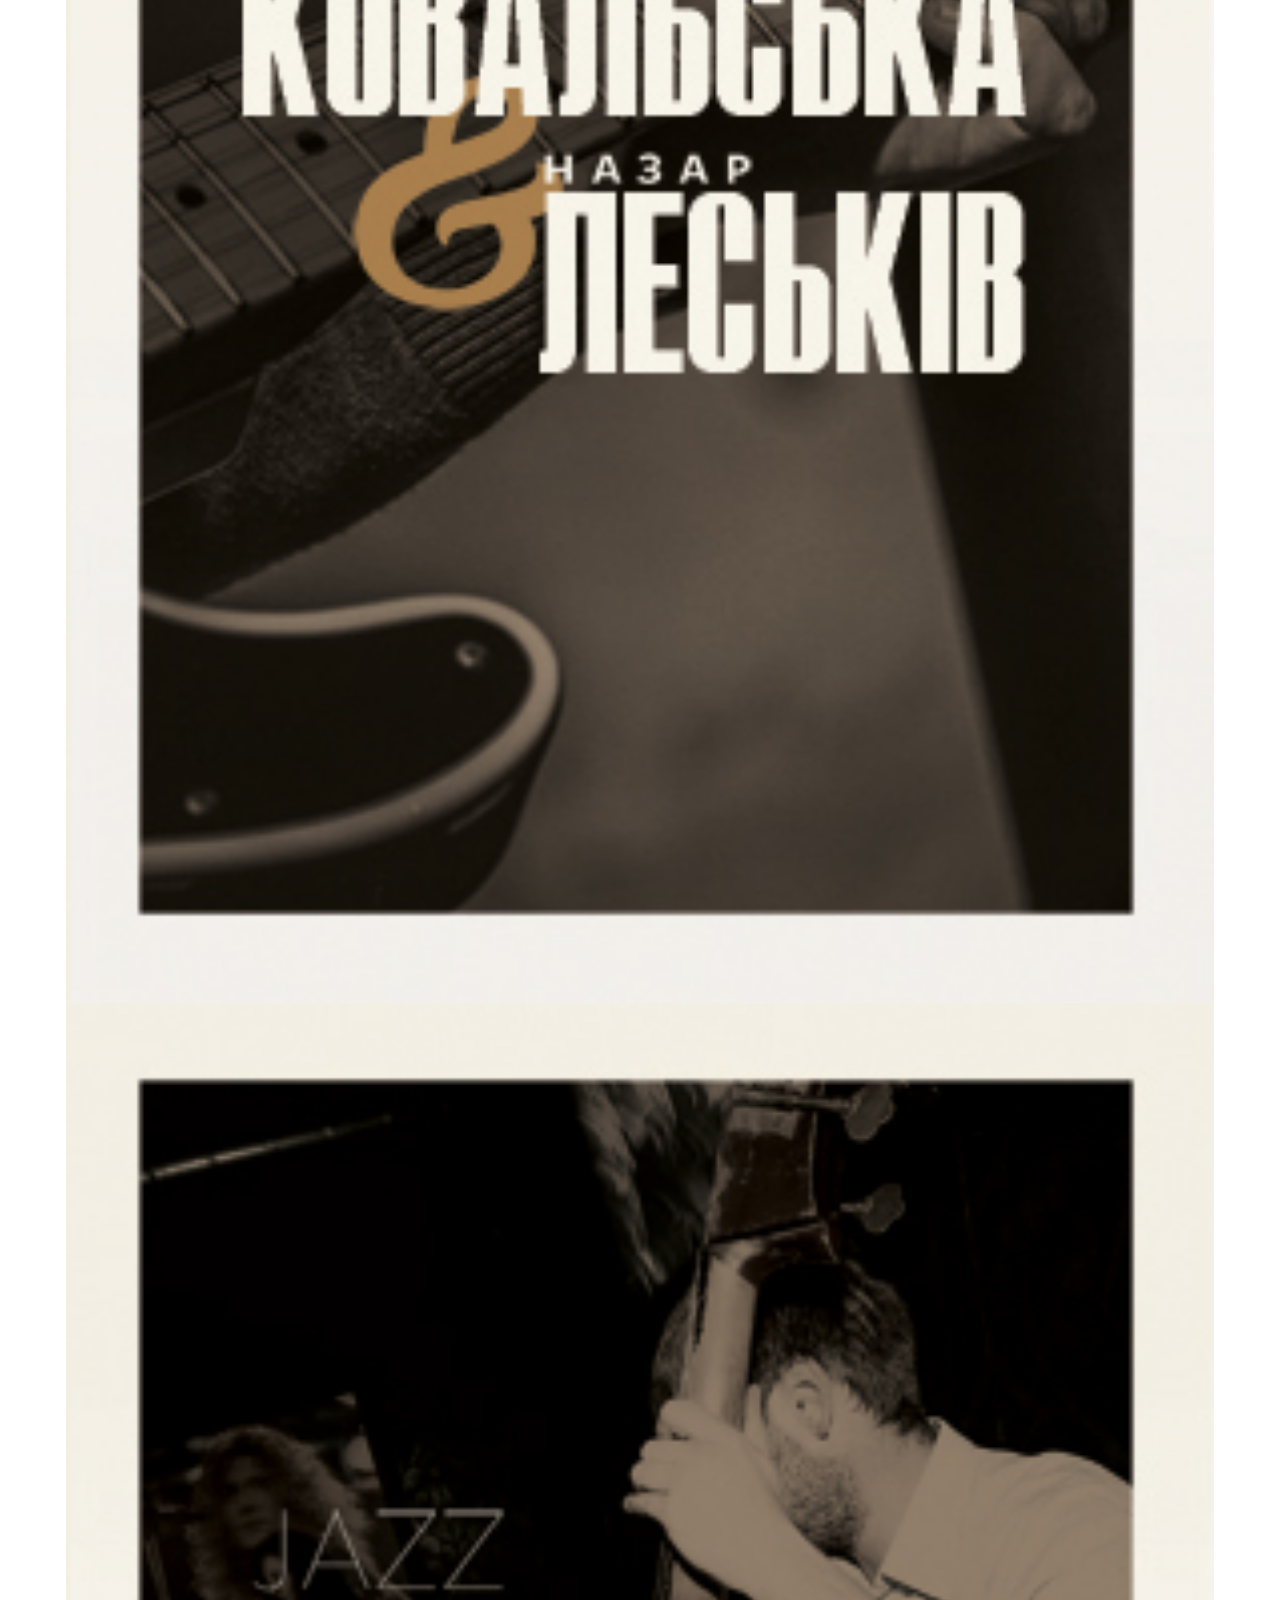
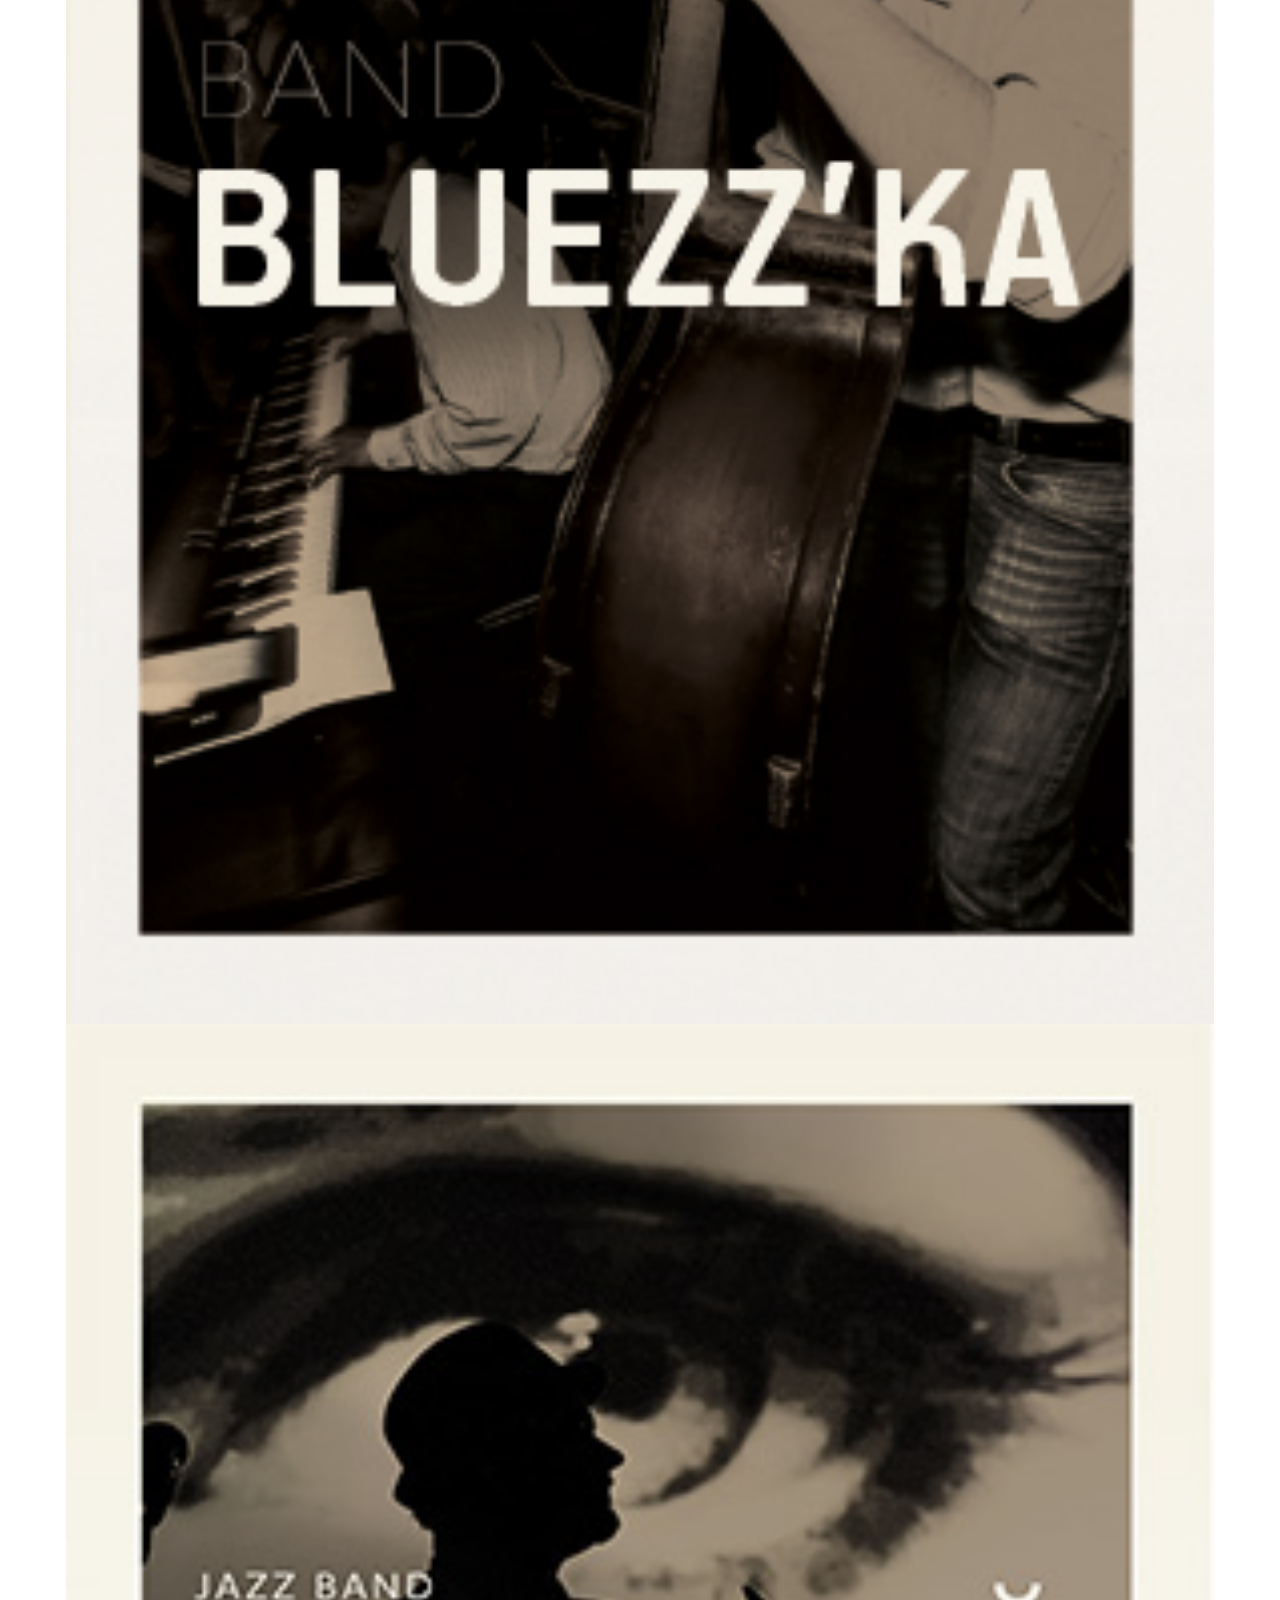
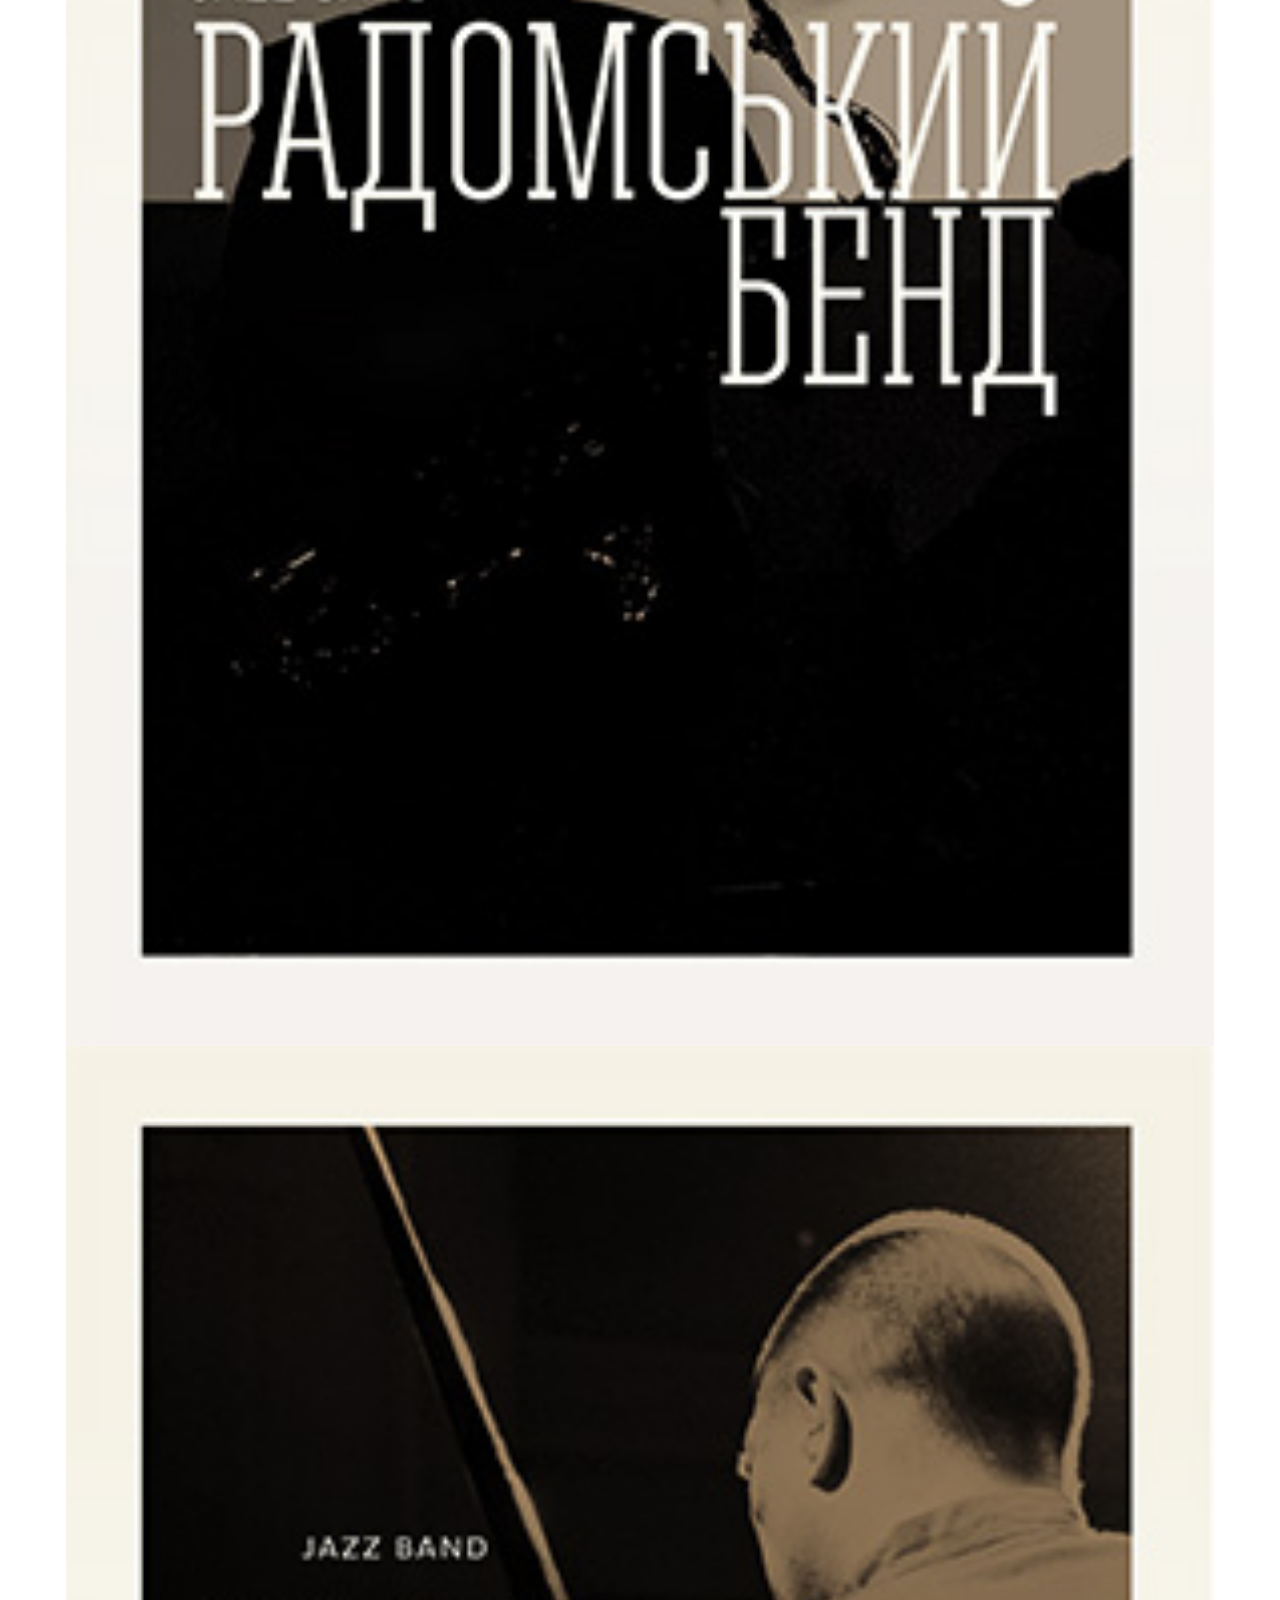
==== commit 8d8bacbf: "fancybox" ====
--- a/index.html
+++ b/index.html
@@ -30,6 +30,17 @@
 		</select>
 	</div>
 	<!-- end header -->
+	<!-- begin hashtag  -->
+	<div class="hashtag">
+		<div class="hashtag__title"><span>#borjomibus</span></div>
+		<div id="hastag__feed">
+			<!-- filling with static for now -->
+			<a href="http://placekitten.com/500/500" class="fancybox"><img src="http://placekitten.com/150/150"></a>
+
+		</div>
+
+	</div>
+	<!-- end hashtag -->
 	<!-- begin buspromo  -->
 	<div class="buspromo">
 		<div class="buspromo__illustration">
@@ -206,27 +217,7 @@
 	<!-- end schedule -->
 
 
-	<!-- begin hashtag  -->
-	<div class="hashtag">
-		<div class="hashtag__title"><span>#borjomibus</span></div>
-		<div id="hastag__feed">
-			<!-- filling with static for now -->
-			<a href="http://instagram.com/p/o1a8HqpMIm/"><img src="http://scontent-a.cdninstagram.com/hphotos-xpa1/t51.2885-15/10387900_243493332518405_1752891736_s.jpg"></a><a href="http://instagram.com/p/o1a3k3JMIe/"><img src="http://scontent-a.cdninstagram.com/hphotos-xpf1/t51.2885-15/10449026_1387868481452760_827695587_s.jpg"></a><a href="http://instagram.com/p/ooWiizpMOn/"><img src="http://scontent-a.cdninstagram.com/hphotos-xaf1/t51.2885-15/10362216_474799435987440_1419753512_s.jpg"></a><a href="http://instagram.com/p/omgGsLJML8/"><img src="http://scontent-b.cdninstagram.com/hphotos-xpf1/t51.2885-15/10413200_810799182277897_774649593_s.jpg"></a><a href="http://instagram.com/p/omf8oUJMLt/"><img src="http://scontent-b.cdninstagram.com/hphotos-xpf1/t51.2885-15/10358330_1415340048746219_402581974_s.jpg"></a><a href="http://instagram.com/p/ohuibmJMMv/"><img src="http://scontent-a.cdninstagram.com/hphotos-xfa1/t51.2885-15/914710_648534201888805_864249922_s.jpg"></a><a href="http://instagram.com/p/oeLVtupMJ0/"><img src="http://scontent-a.cdninstagram.com/hphotos-xpa1/t51.2885-15/10349579_283082998537032_570633793_s.jpg"></a><a href="http://instagram.com/p/oeLO7cJMJs/"><img src="http://scontent-b.cdninstagram.com/hphotos-xfa1/t51.2885-15/10362208_784094664949018_1850317368_s.jpg"></a><a href="http://instagram.com/p/oaZ2J3JMEp/"><img src="http://scontent-b.cdninstagram.com/hphotos-xpf1/t51.2885-15/10414054_294421707392622_1023061223_s.jpg"></a><a href="http://instagram.com/p/oYyzZYpMLm/"><img src="http://scontent-b.cdninstagram.com/hphotos-xpa1/t51.2885-15/925855_585533934878450_1969914519_s.jpg"></a>
-
-		</div>
-		<script type="text/javascript">
-	    var feed = new Instafeed({
-			get: 'user',
-			userId: 262351,
-		    accessToken: '262351.467ede5.176ab1984b1d47e6b8dea518109d7a5e',
-			link: 'true',
-			clientId: 'f7f319ceb411486593db148972918108',
-			limit: '60'
-	    });
-	    feed.run();
-	</script>
-	</div>
-	<!-- end hashtag -->
+	
 
 	<!-- begin vending  -->
 	<div class="borjomimusic" id="borjomimusic">
--- a/css/screen.css
+++ b/css/screen.css
@@ -95,14 +95,15 @@
 .slick-list { padding-top: 70px !important; padding-bottom: 70px !important; }
 
 .map { margin-bottom: 50px; }
-
-.hashtag { margin-bottom: 109px; display: none; }
+@media screen and (max-width: 480px) { .map { margin-top: 140px; } }
+.map > ymaps { width: 100% !important; }
+
+.hashtag { margin-bottom: 109px; }
 .hashtag .hashtag__title { text-align: center; border-top: 2px solid #006e68; }
 .hashtag .hashtag__title span { display: inline-block; position: relative; top: -0.5em; padding: 0 65px; background: white; font-size: 47px; font-weight: normal; color: #0f4a49; line-height: 1; text-transform: uppercase; font-family: dinb, arial, sans-serif; }
-
-#instafeed { margin-right: -13px; font-size: 0; display: none; }
-#instafeed a { width: 220px; display: inline-block; margin: 0 12px 12px 0; }
-#instafeed a img { display: block; width: 220px; }
+.hashtag .hastag__feed { margin-right: -13px; font-size: 0; display: none; }
+.hashtag .hastag__feed a { width: 220px; display: inline-block; margin: 0 12px 12px 0; }
+.hashtag .hastag__feed a img { display: block; width: 220px; }
 
 .share { text-transform: none; }
 
@@ -174,3 +175,78 @@
 .schedule table tbody th { font-weight: normal; text-align: left; padding-left: 15px; height: 29px; vertical-align: middle; }
 .schedule table tbody td { text-align: center; vertical-align: middle; text-transform: uppercase; }
 .schedule table tbody td.empty { background: white; }
+
+/*! fancyBox v2.1.3 fancyapps.com | fancyapps.com/fancybox/#license */
+.fancybox-wrap, .fancybox-skin, .fancybox-outer, .fancybox-inner, .fancybox-image { padding: 0; margin: 0; border: 0; outline: none; vertical-align: top; }
+
+.fancybox-wrap iframe, .fancybox-wrap object { padding: 0; margin: 0; border: 0; outline: none; vertical-align: top; }
+
+.fancybox-nav { padding: 0; margin: 0; border: 0; outline: none; vertical-align: top; }
+.fancybox-nav span { padding: 0; margin: 0; border: 0; outline: none; vertical-align: top; }
+
+.fancybox-tmp { padding: 0; margin: 0; border: 0; outline: none; vertical-align: top; }
+
+.fancybox-wrap { position: absolute; top: 0; left: 0; z-index: 8020; }
+
+.fancybox-skin { position: relative; background: #f9f9f9; color: #444444; text-shadow: none; border-radius: 4px; }
+
+.fancybox-opened { z-index: 8030; }
+.fancybox-opened .fancybox-skin { box-shadow: 0 10px 25px rgba(0, 0, 0, 0.5); }
+
+.fancybox-outer { position: relative; }
+
+.fancybox-inner { position: relative; overflow: hidden; }
+
+.fancybox-type-iframe .fancybox-inner { -webkit-overflow-scrolling: touch; }
+
+.fancybox-error { color: #444444; font: 14px/20px "Helvetica Neue", Helvetica, Arial, sans-serif; margin: 0; padding: 15px; white-space: nowrap; }
+
+.fancybox-image, .fancybox-iframe { display: block; width: 100%; height: 100%; }
+
+.fancybox-image { max-width: 100%; max-height: 100%; }
+
+#fancybox-loading, .fancybox-close, .fancybox-prev span, .fancybox-next span { background-image: url('../img/fancybox/fancybox_sprite.png?1395394076'); }
+
+#fancybox-loading { position: fixed; top: 50%; left: 50%; margin-top: -22px; margin-left: -22px; background-position: 0 -108px; opacity: 0.8; cursor: pointer; z-index: 8060; }
+#fancybox-loading div { width: 44px; height: 44px; background: url('../img/fancybox/fancybox_loading.gif?1395394076') center center no-repeat; }
+
+.fancybox-close { position: absolute; top: -18px; right: -18px; width: 36px; height: 36px; cursor: pointer; z-index: 8040; }
+
+.fancybox-nav { position: absolute; top: 0; width: 40%; height: 100%; cursor: pointer; text-decoration: none; background: transparent url('../img/fancybox/blank.gif?1395394076'); /* helps IE */ -webkit-tap-highlight-color: rgba(0, 0, 0, 0); z-index: 8040; }
+
+.fancybox-prev { left: 0; }
+
+.fancybox-next { right: 0; }
+
+.fancybox-nav span { position: absolute; top: 50%; width: 36px; height: 34px; margin-top: -18px; cursor: pointer; z-index: 8040; visibility: hidden; }
+
+.fancybox-prev span { left: 10px; background-position: 0 -36px; }
+
+.fancybox-next span { right: 10px; background-position: 0 -72px; }
+
+.fancybox-nav:hover span { visibility: visible; }
+
+.fancybox-tmp { position: absolute; top: -99999px; left: -99999px; visibility: hidden; max-width: 99999px; max-height: 99999px; overflow: visible !important; }
+
+/* Overlay helper */
+.fancybox-lock { overflow: hidden; }
+
+.fancybox-overlay { position: absolute; top: 0; left: 0; overflow: hidden; display: none; z-index: 8010; background: url('../img/fancybox/fancybox_overlay.png?1395394076'); }
+
+.fancybox-overlay-fixed { position: fixed; bottom: 0; right: 0; }
+
+.fancybox-lock .fancybox-overlay { overflow: auto; overflow-y: scroll; }
+
+/* Title helper */
+.fancybox-title { visibility: hidden; font: normal 13px/20px "Helvetica Neue", Helvetica, Arial, sans-serif; position: relative; text-shadow: none; z-index: 8050; }
+
+.fancybox-opened .fancybox-title { visibility: visible; }
+
+.fancybox-title-float-wrap { position: absolute; bottom: 0; right: 50%; margin-bottom: -35px; z-index: 8050; text-align: center; }
+.fancybox-title-float-wrap .child { display: inline-block; margin-right: -100%; padding: 2px 20px; background: rgba(0, 0, 0, 0.8); border-radius: 15px; text-shadow: 0 1px 2px #222222; color: white; font-weight: bold; line-height: 24px; white-space: nowrap; }
+
+.fancybox-title-outside-wrap { position: relative; margin-top: 10px; color: white; }
+
+.fancybox-title-inside-wrap { padding-top: 10px; }
+
+.fancybox-title-over-wrap { position: absolute; bottom: 0; left: 0; color: white; padding: 10px; background: black; background: rgba(0, 0, 0, 0.8); }
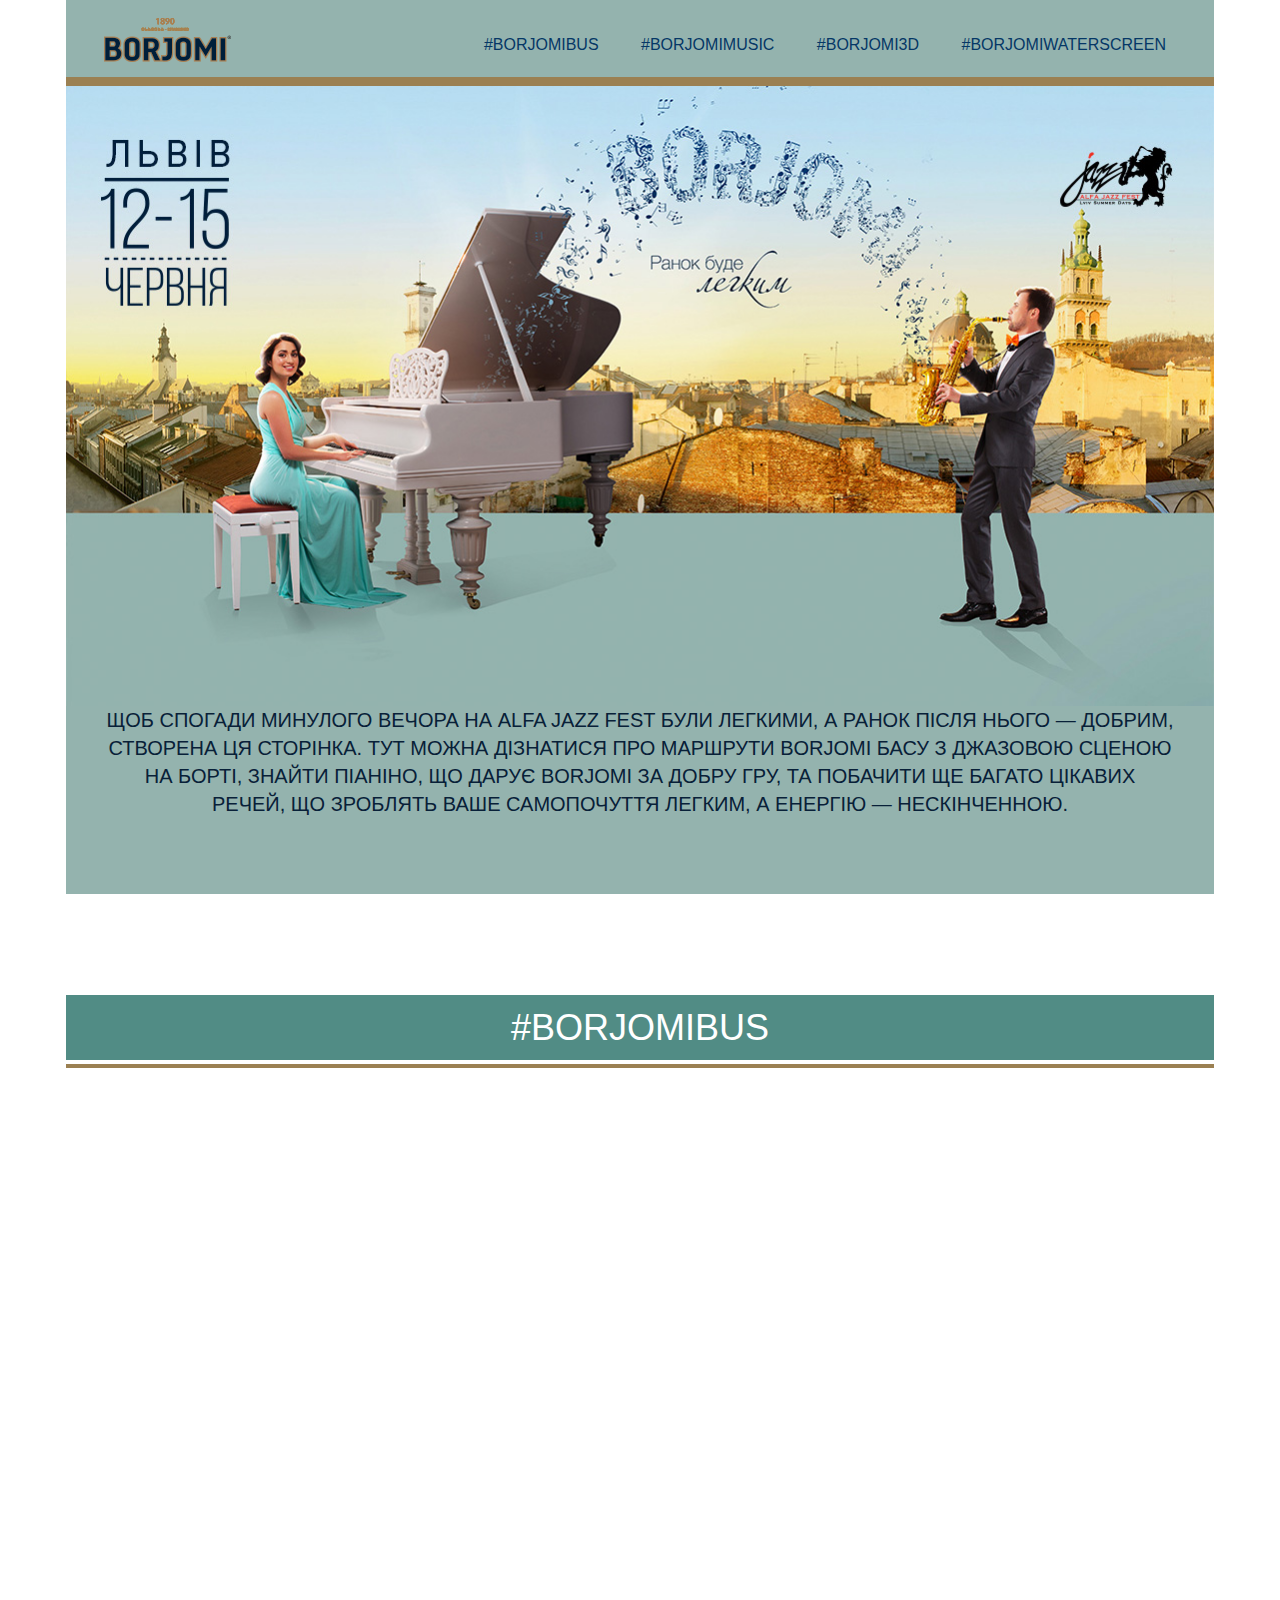
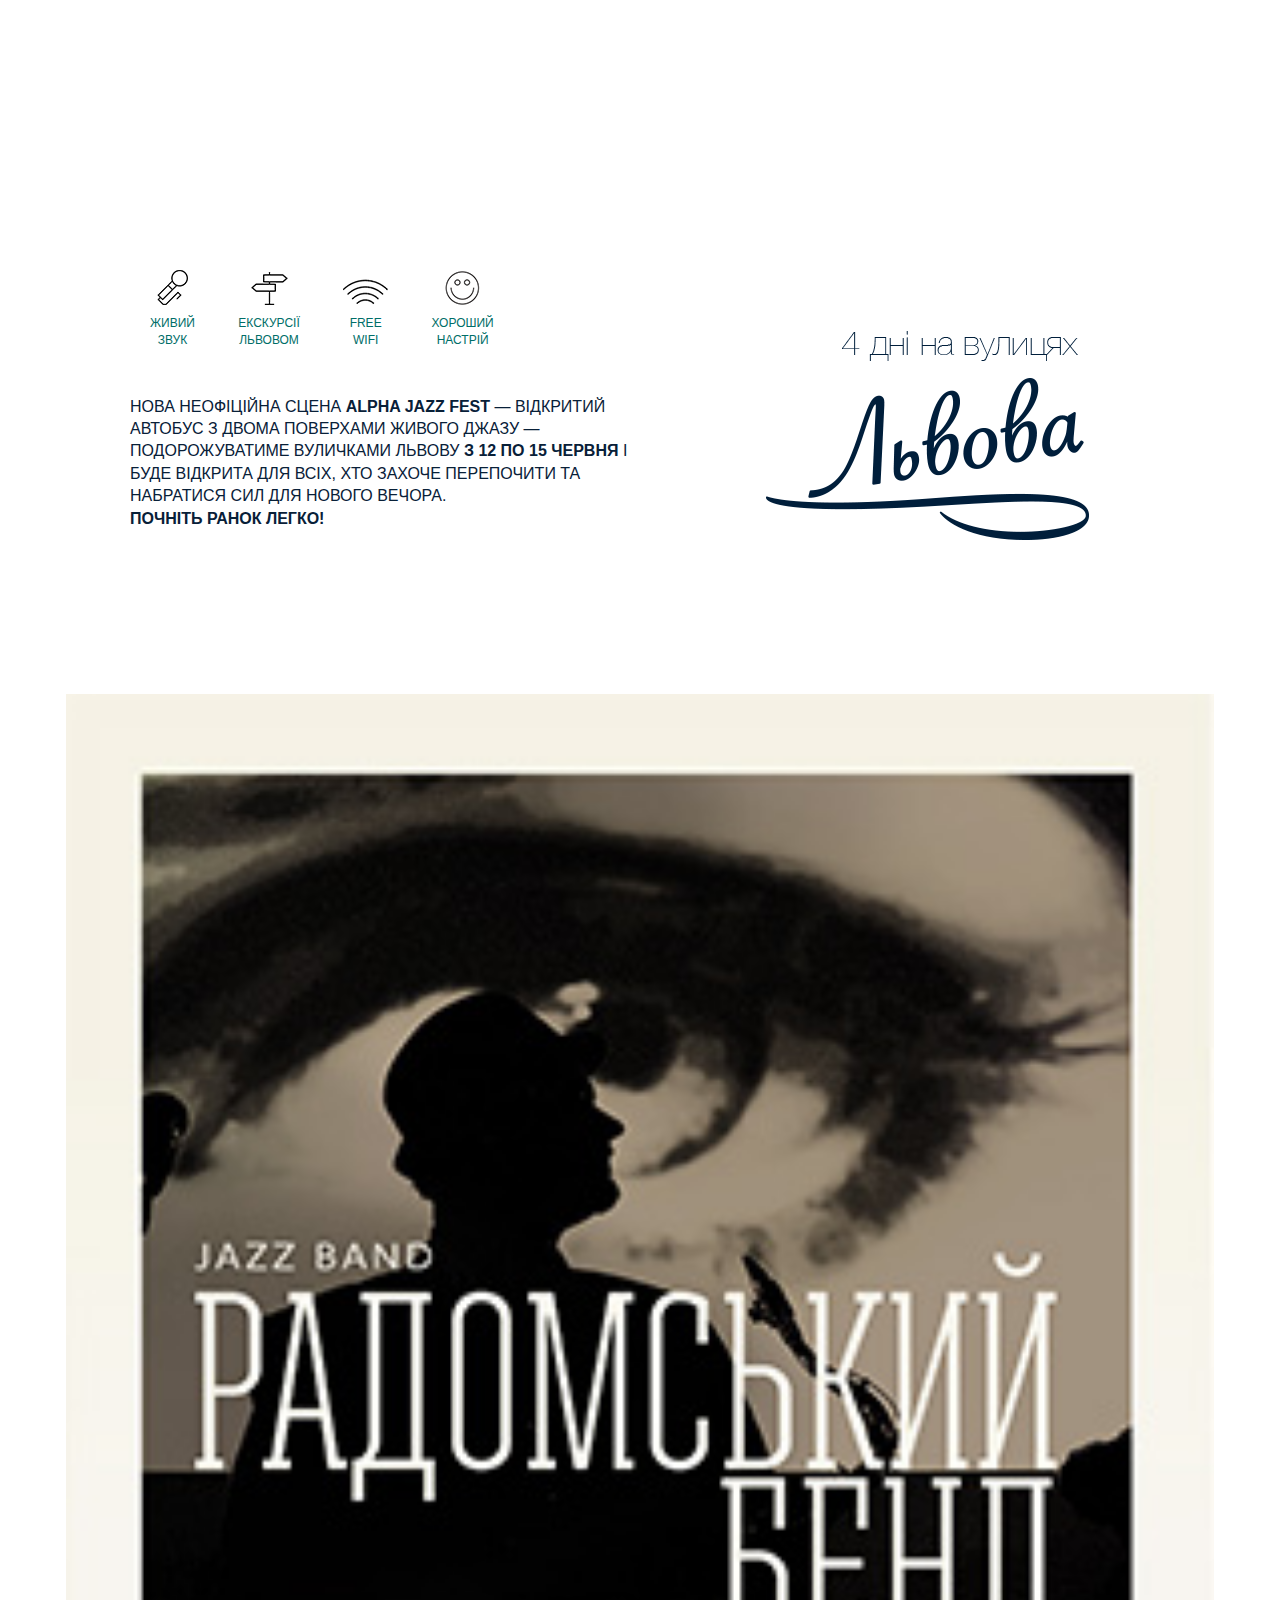
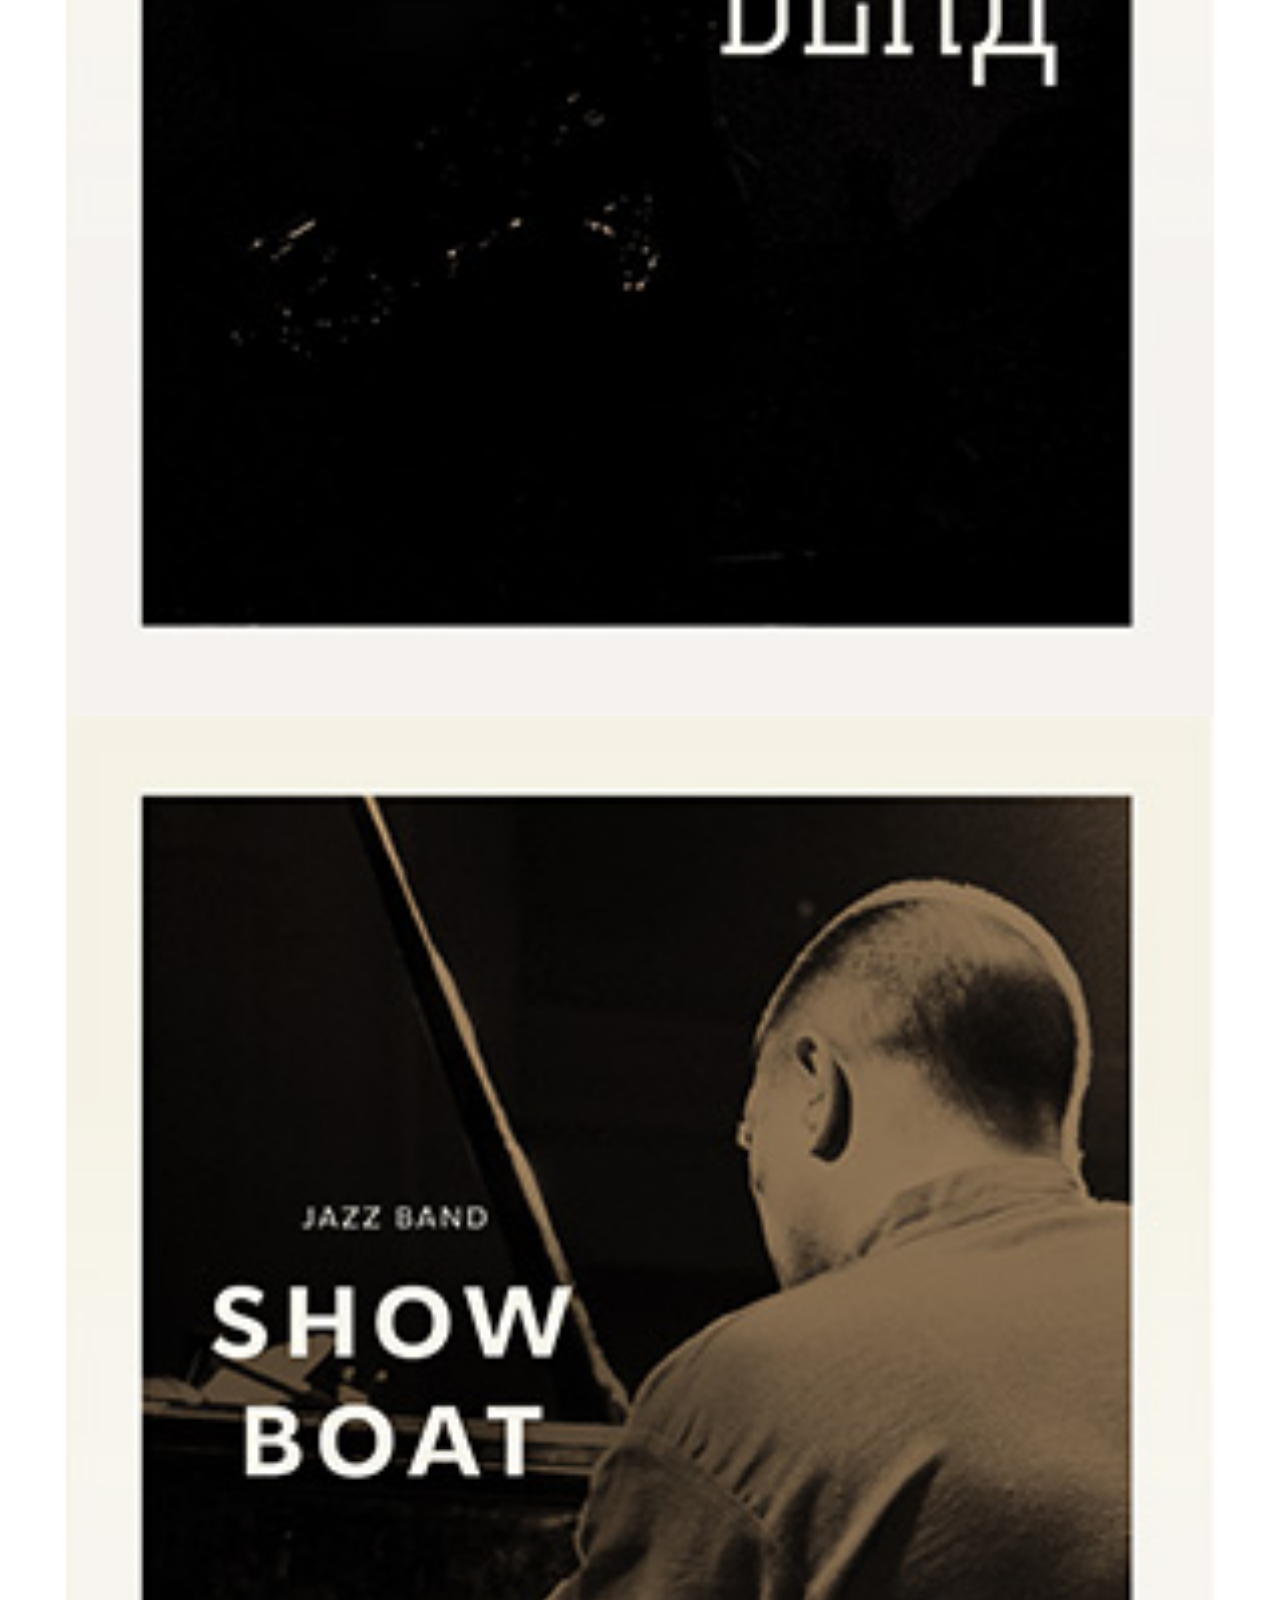
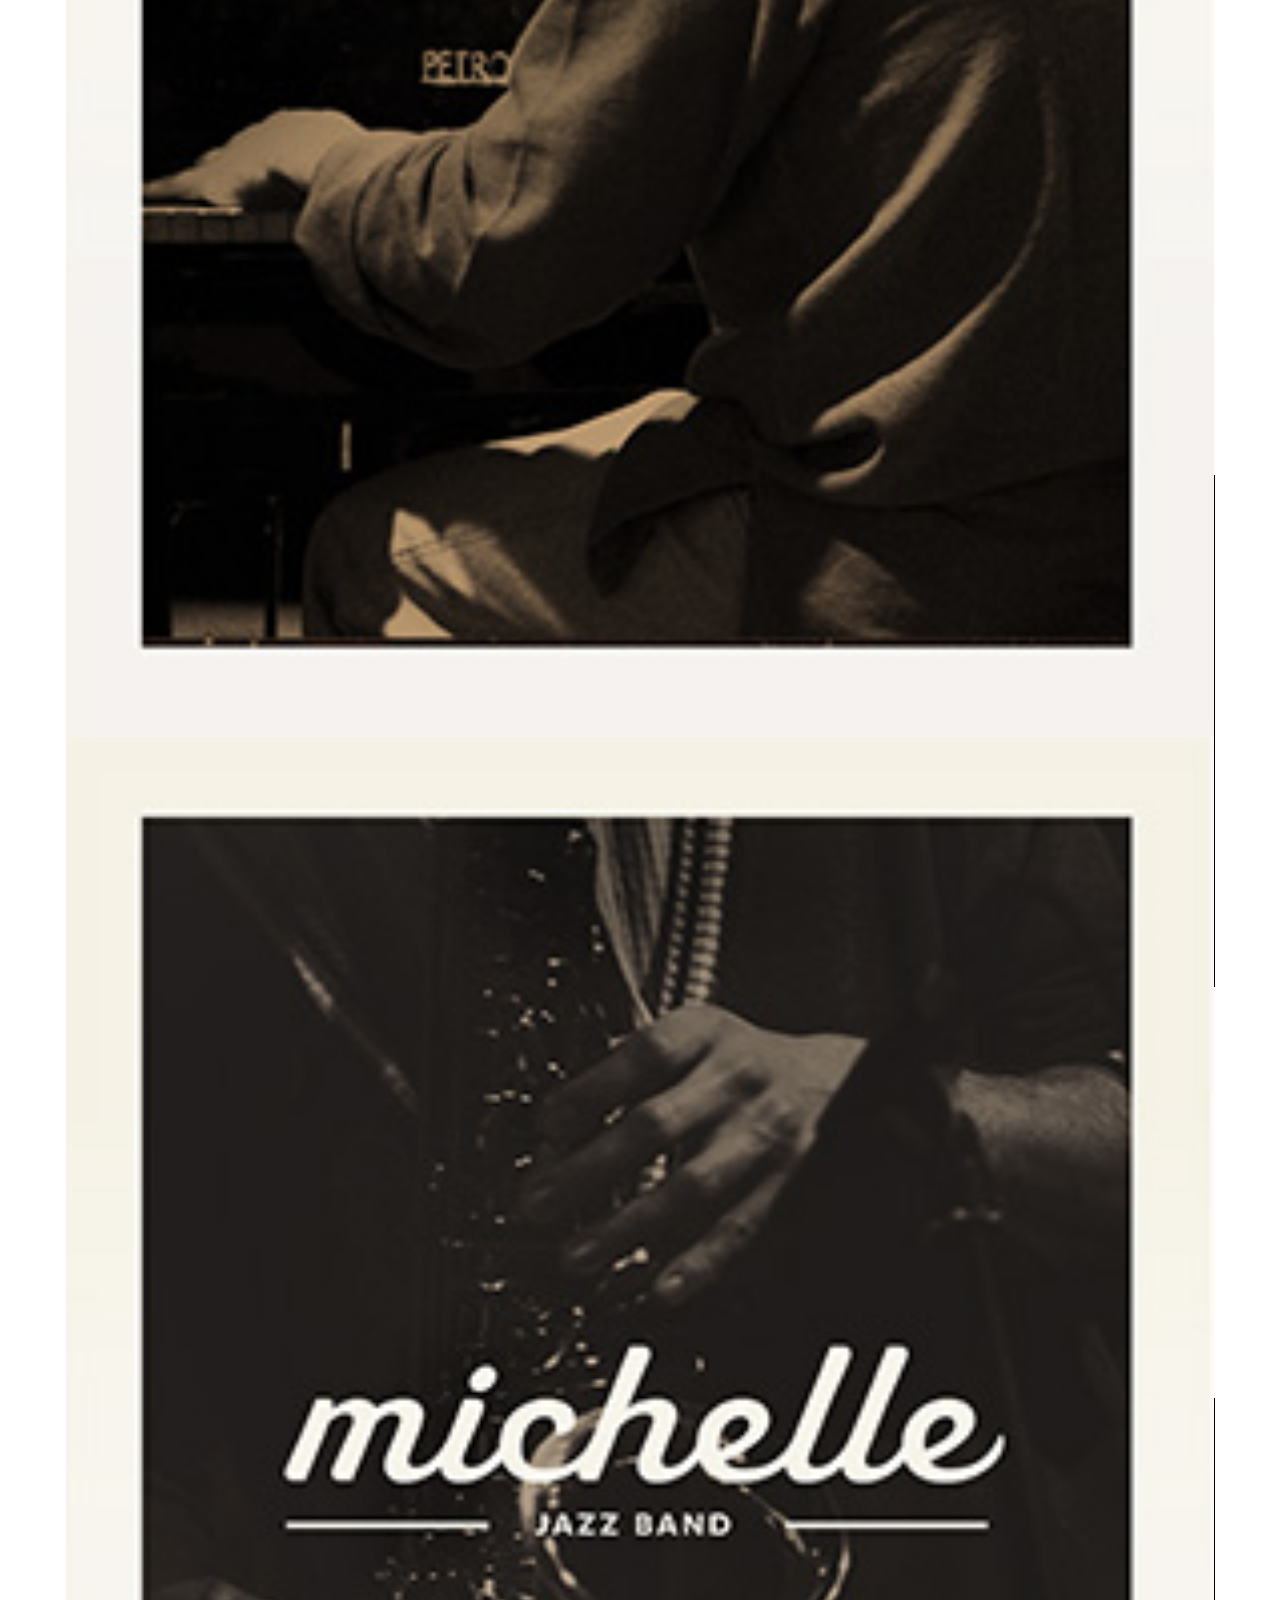
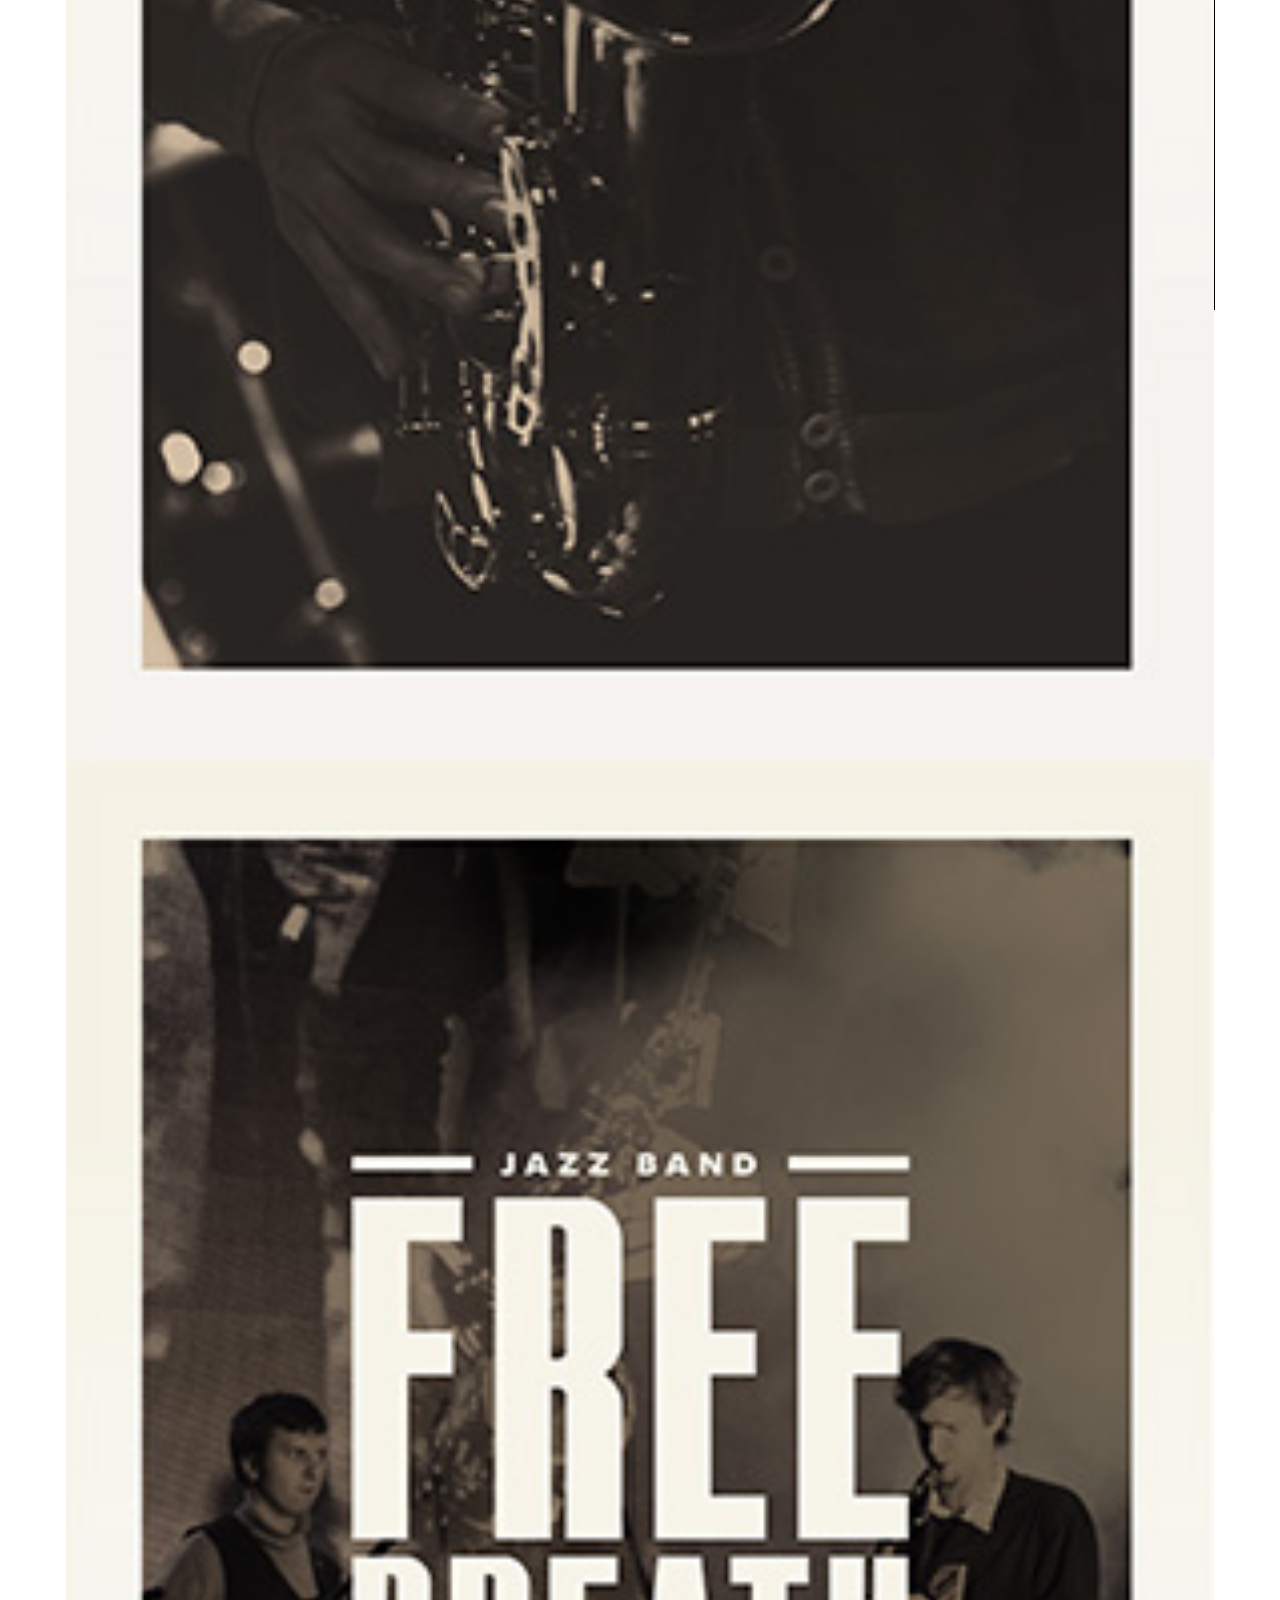
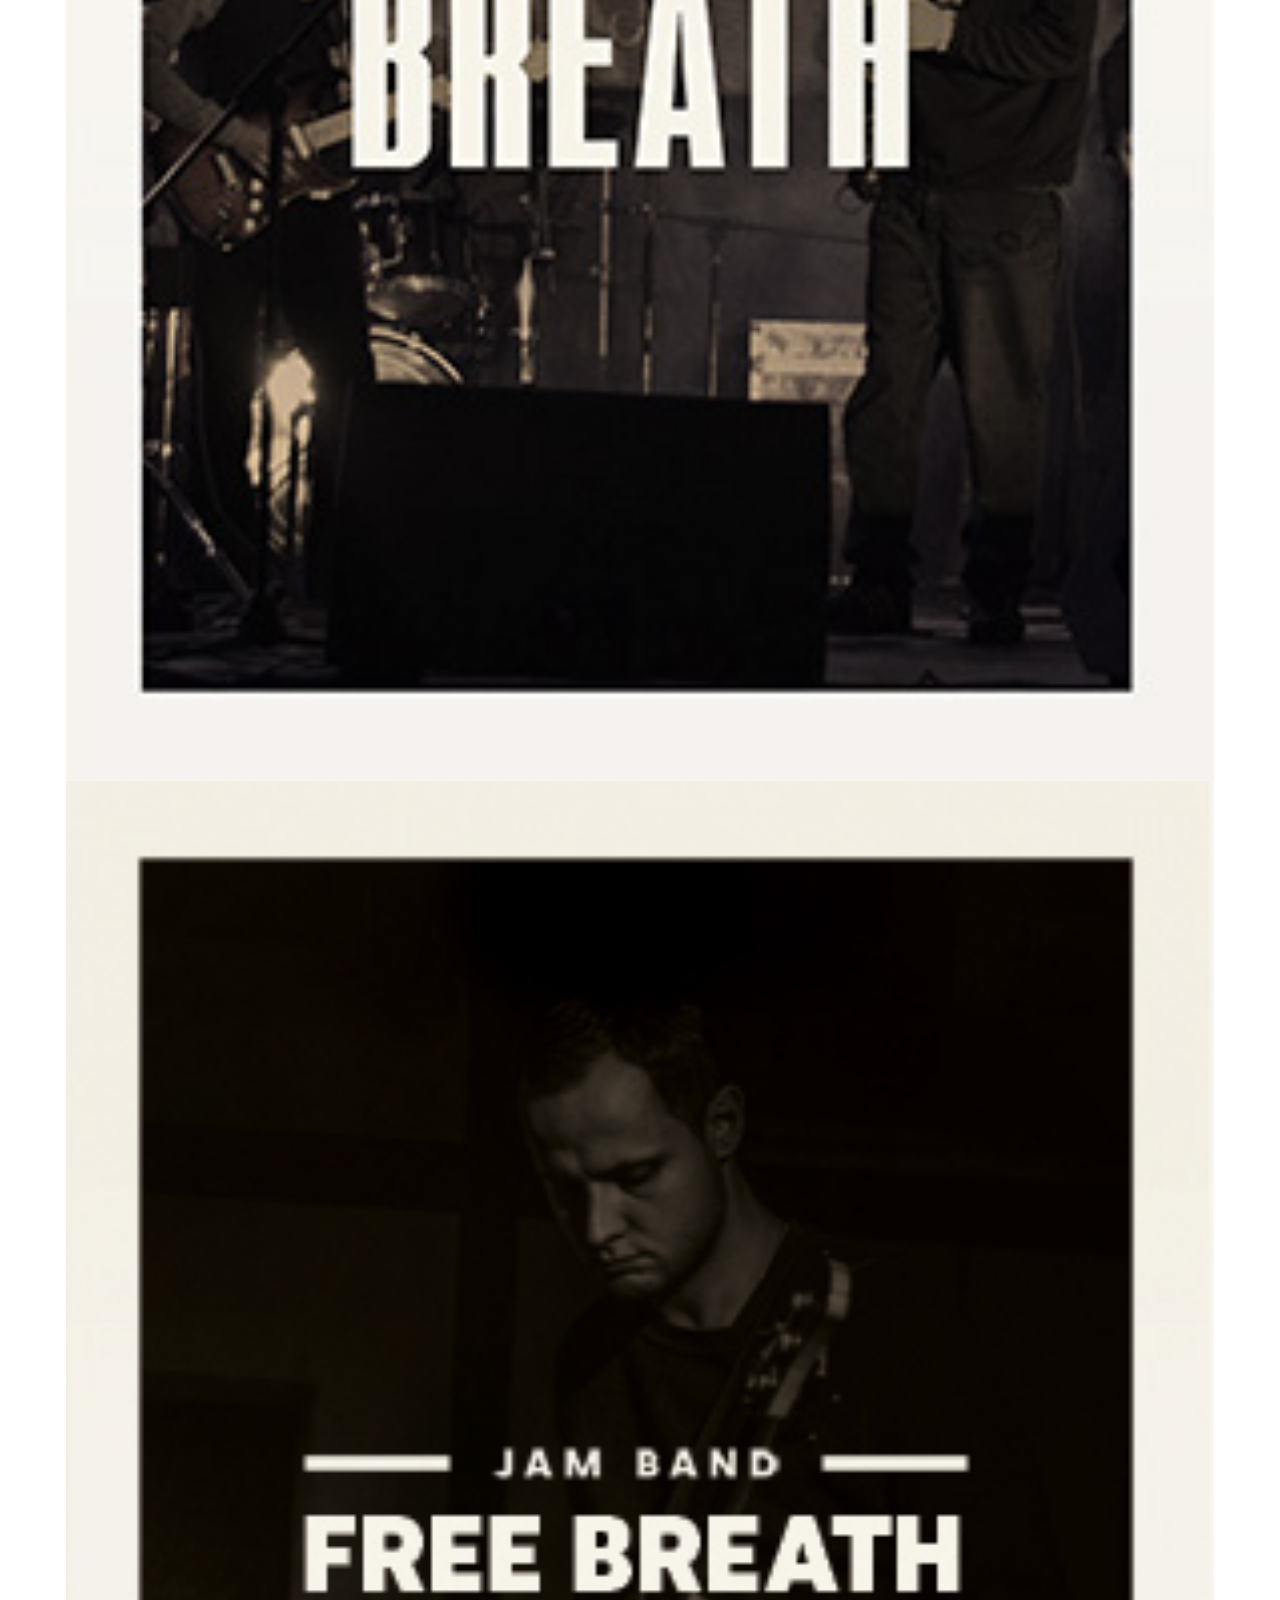
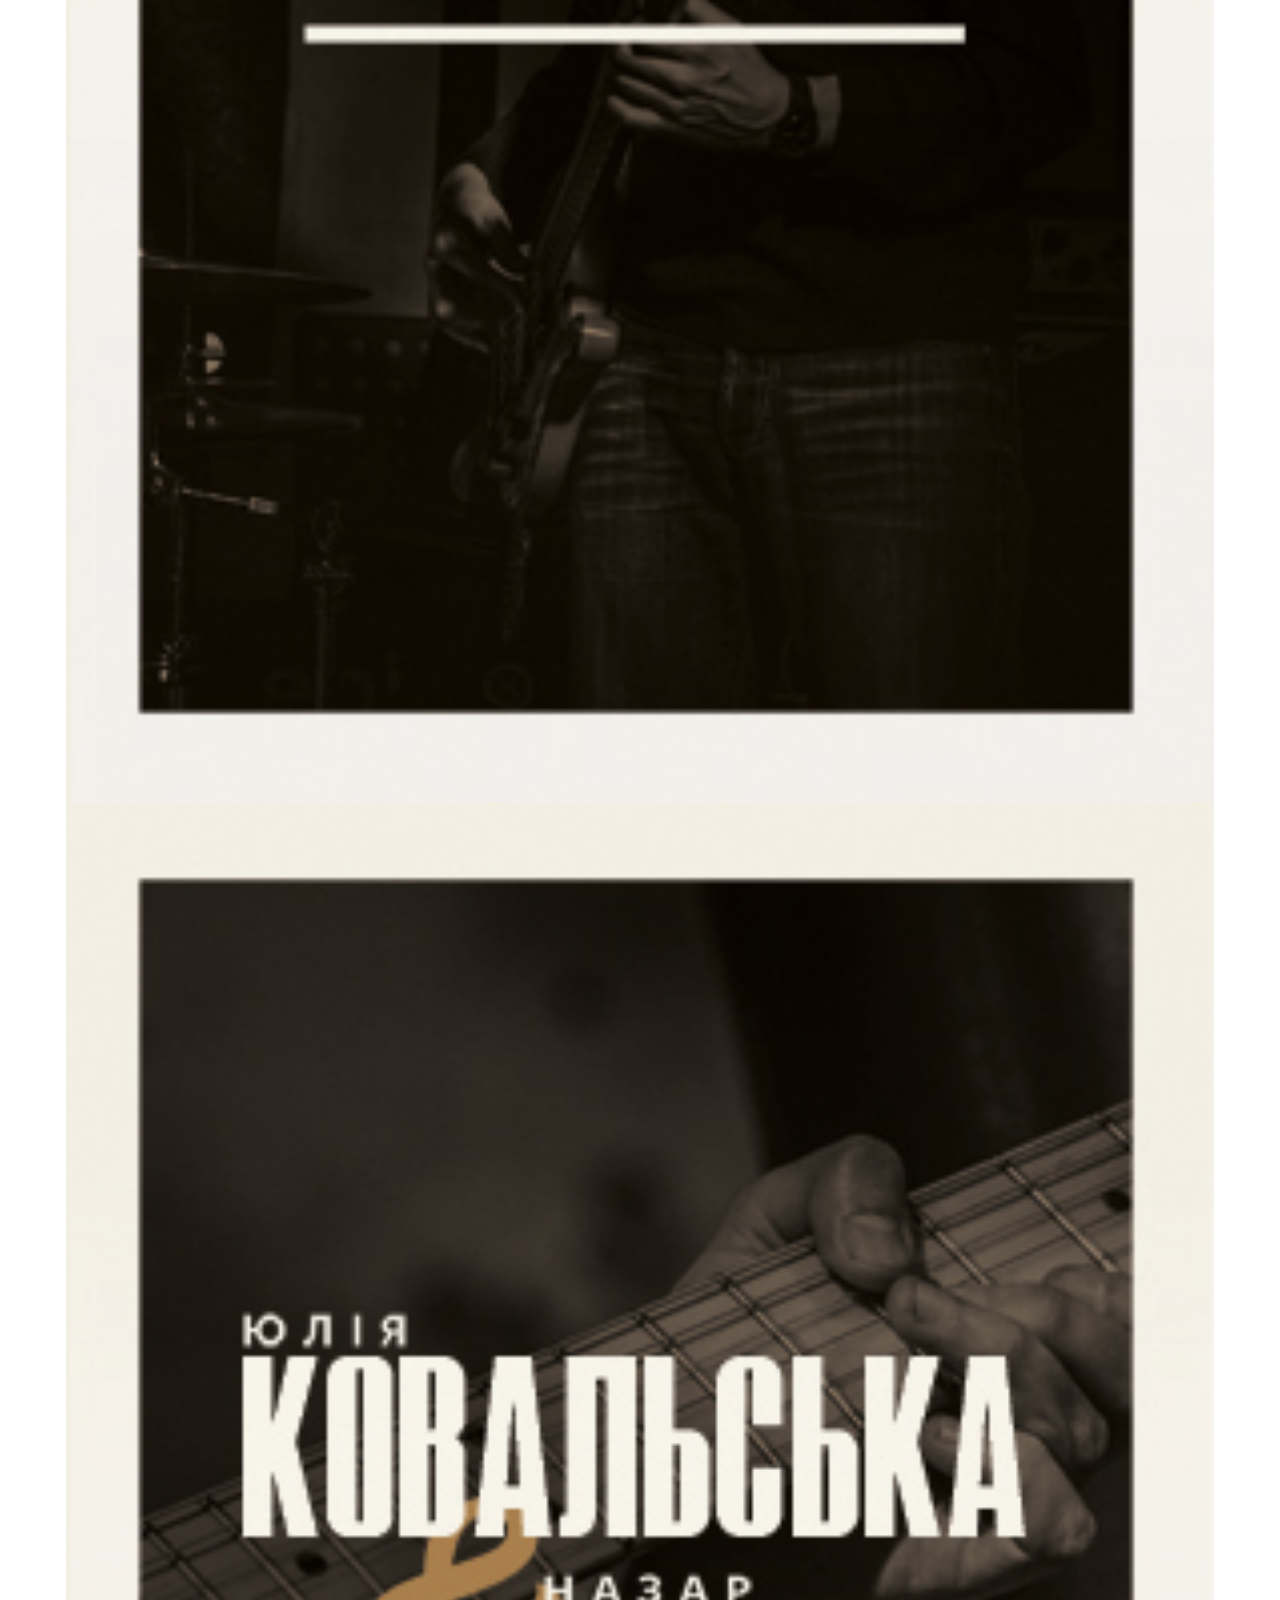
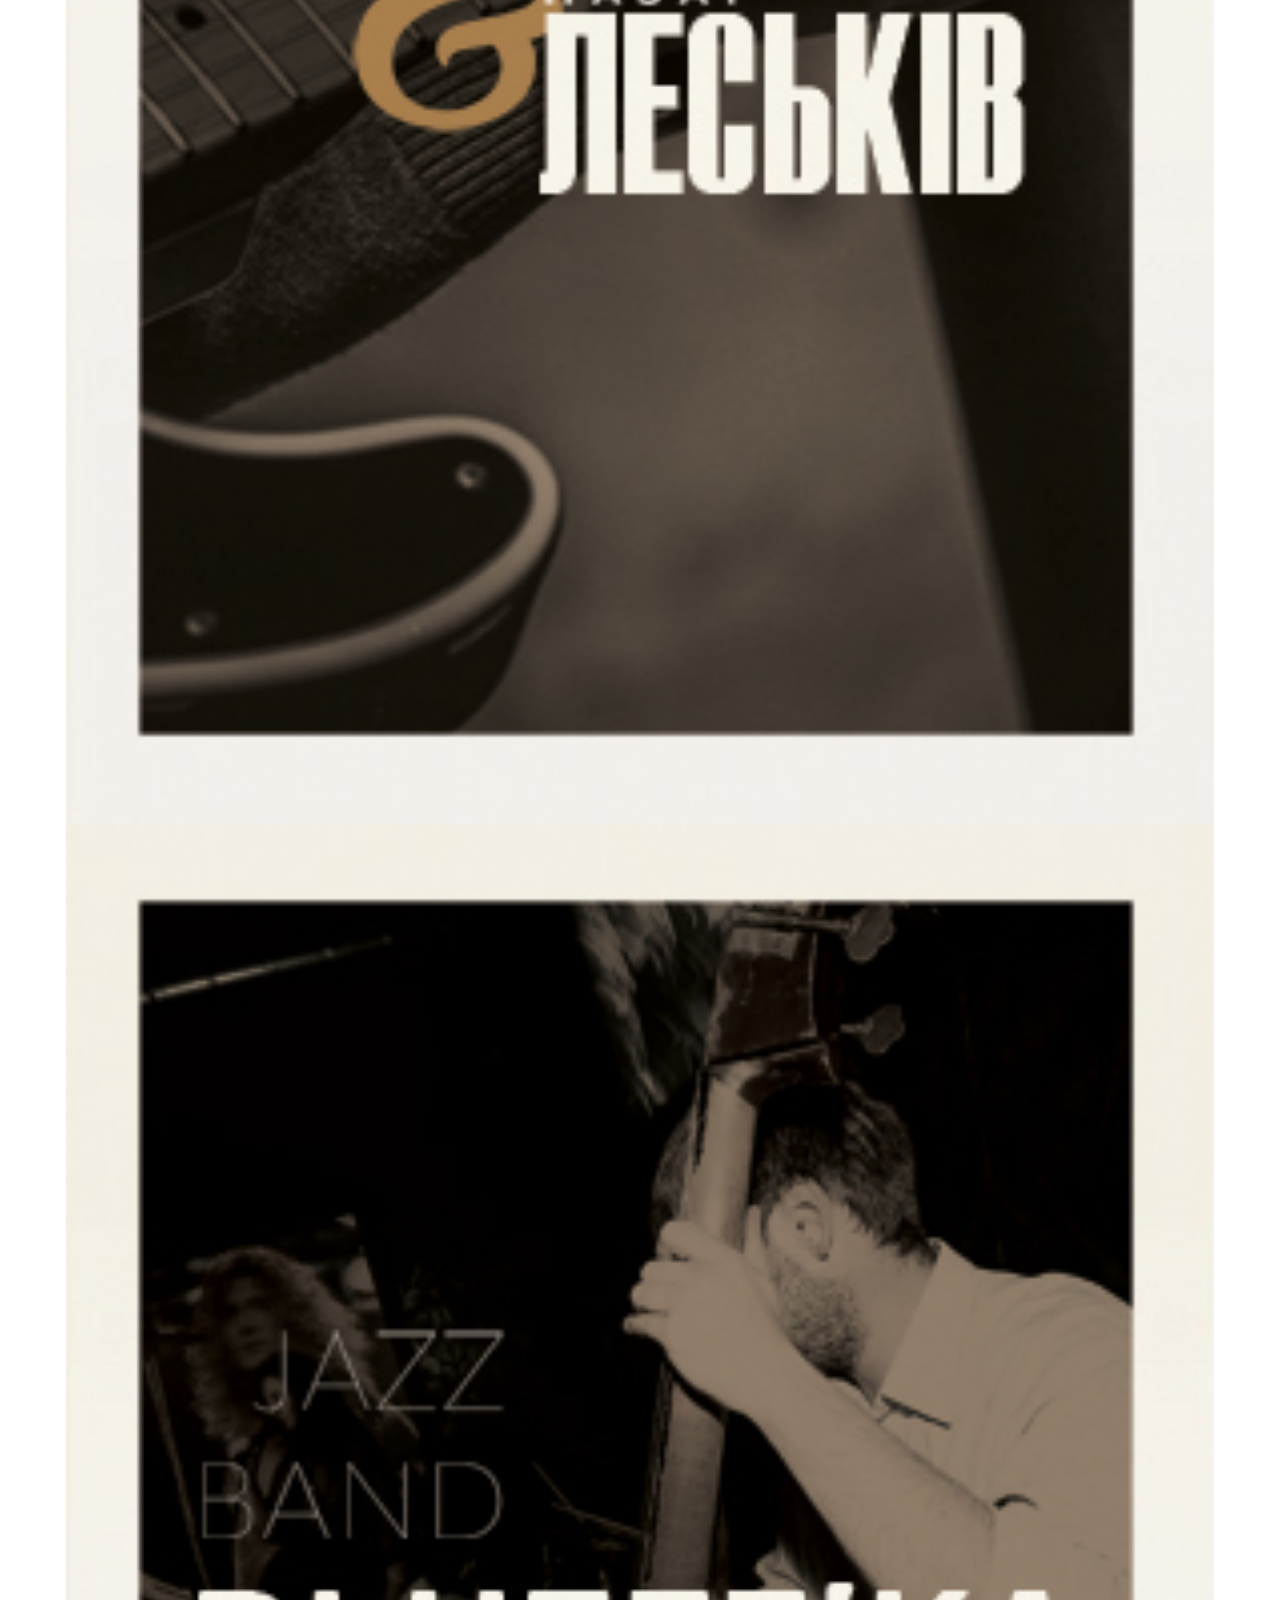
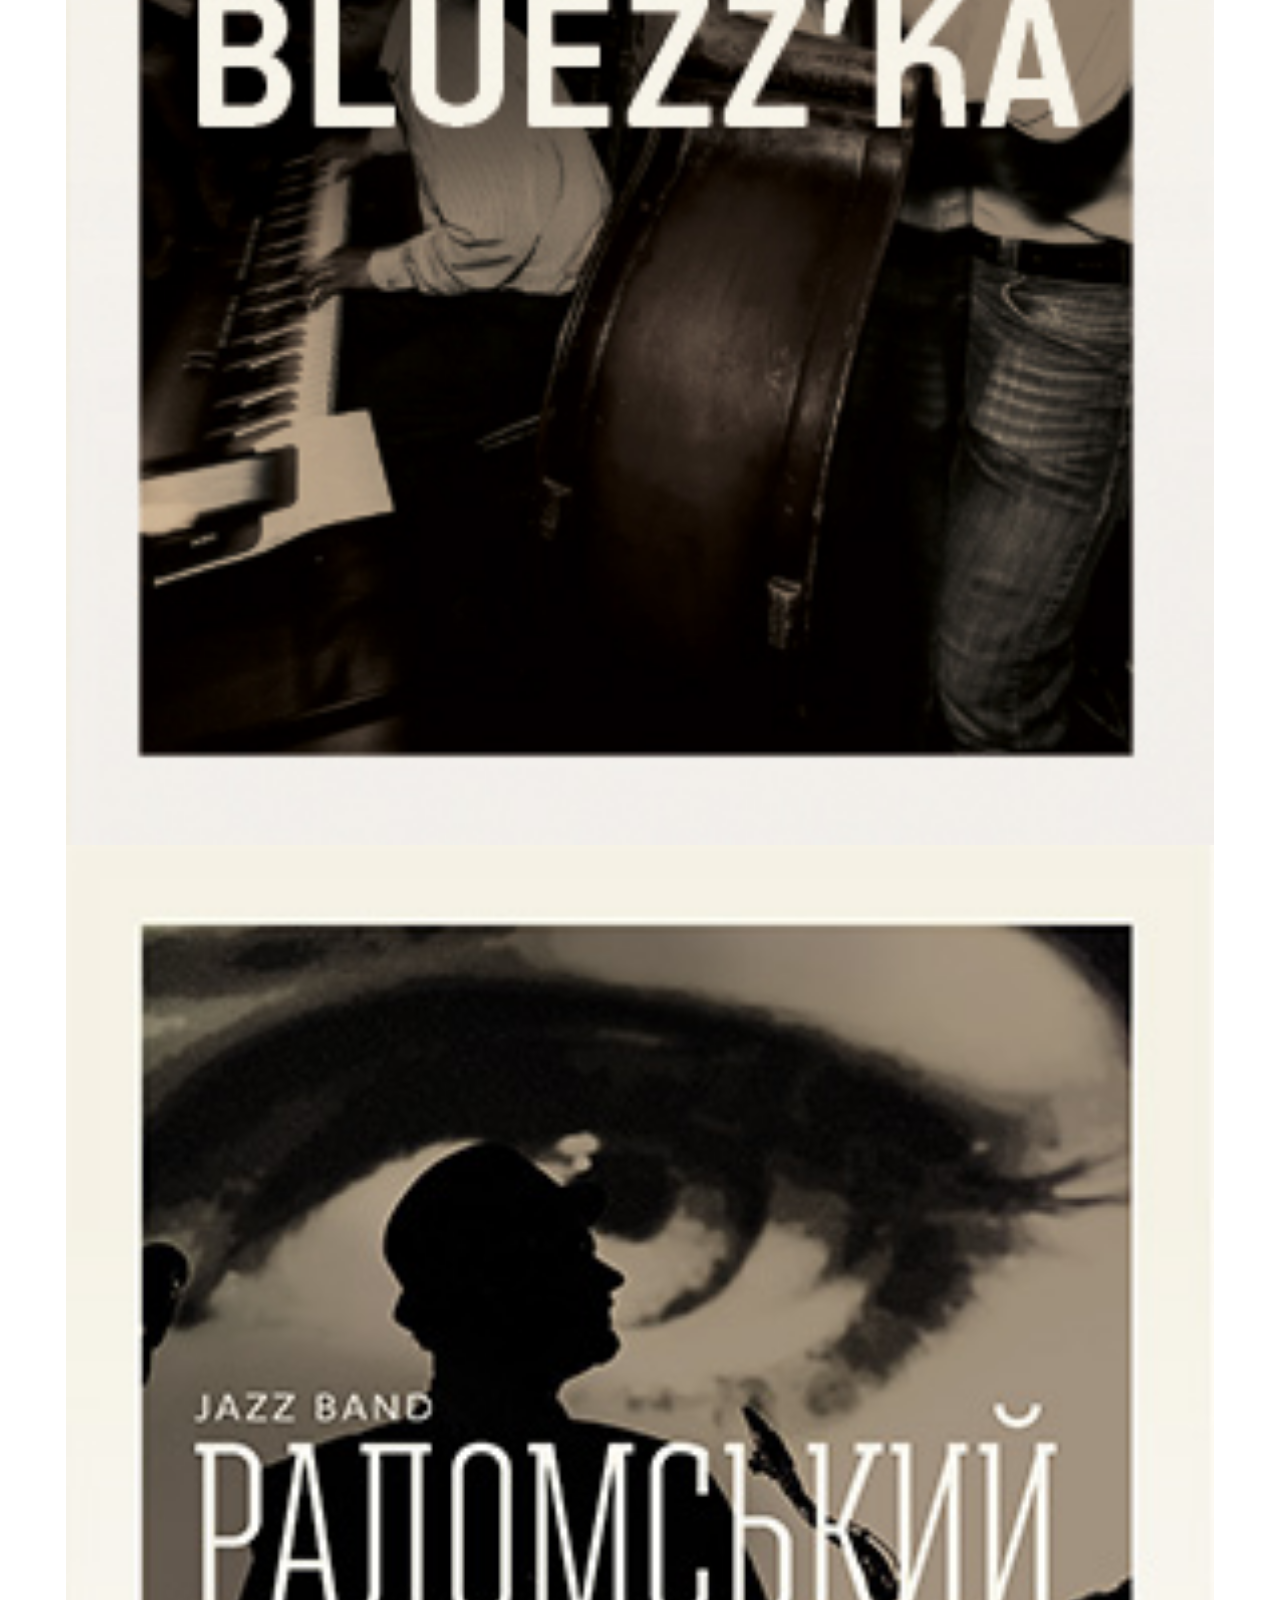
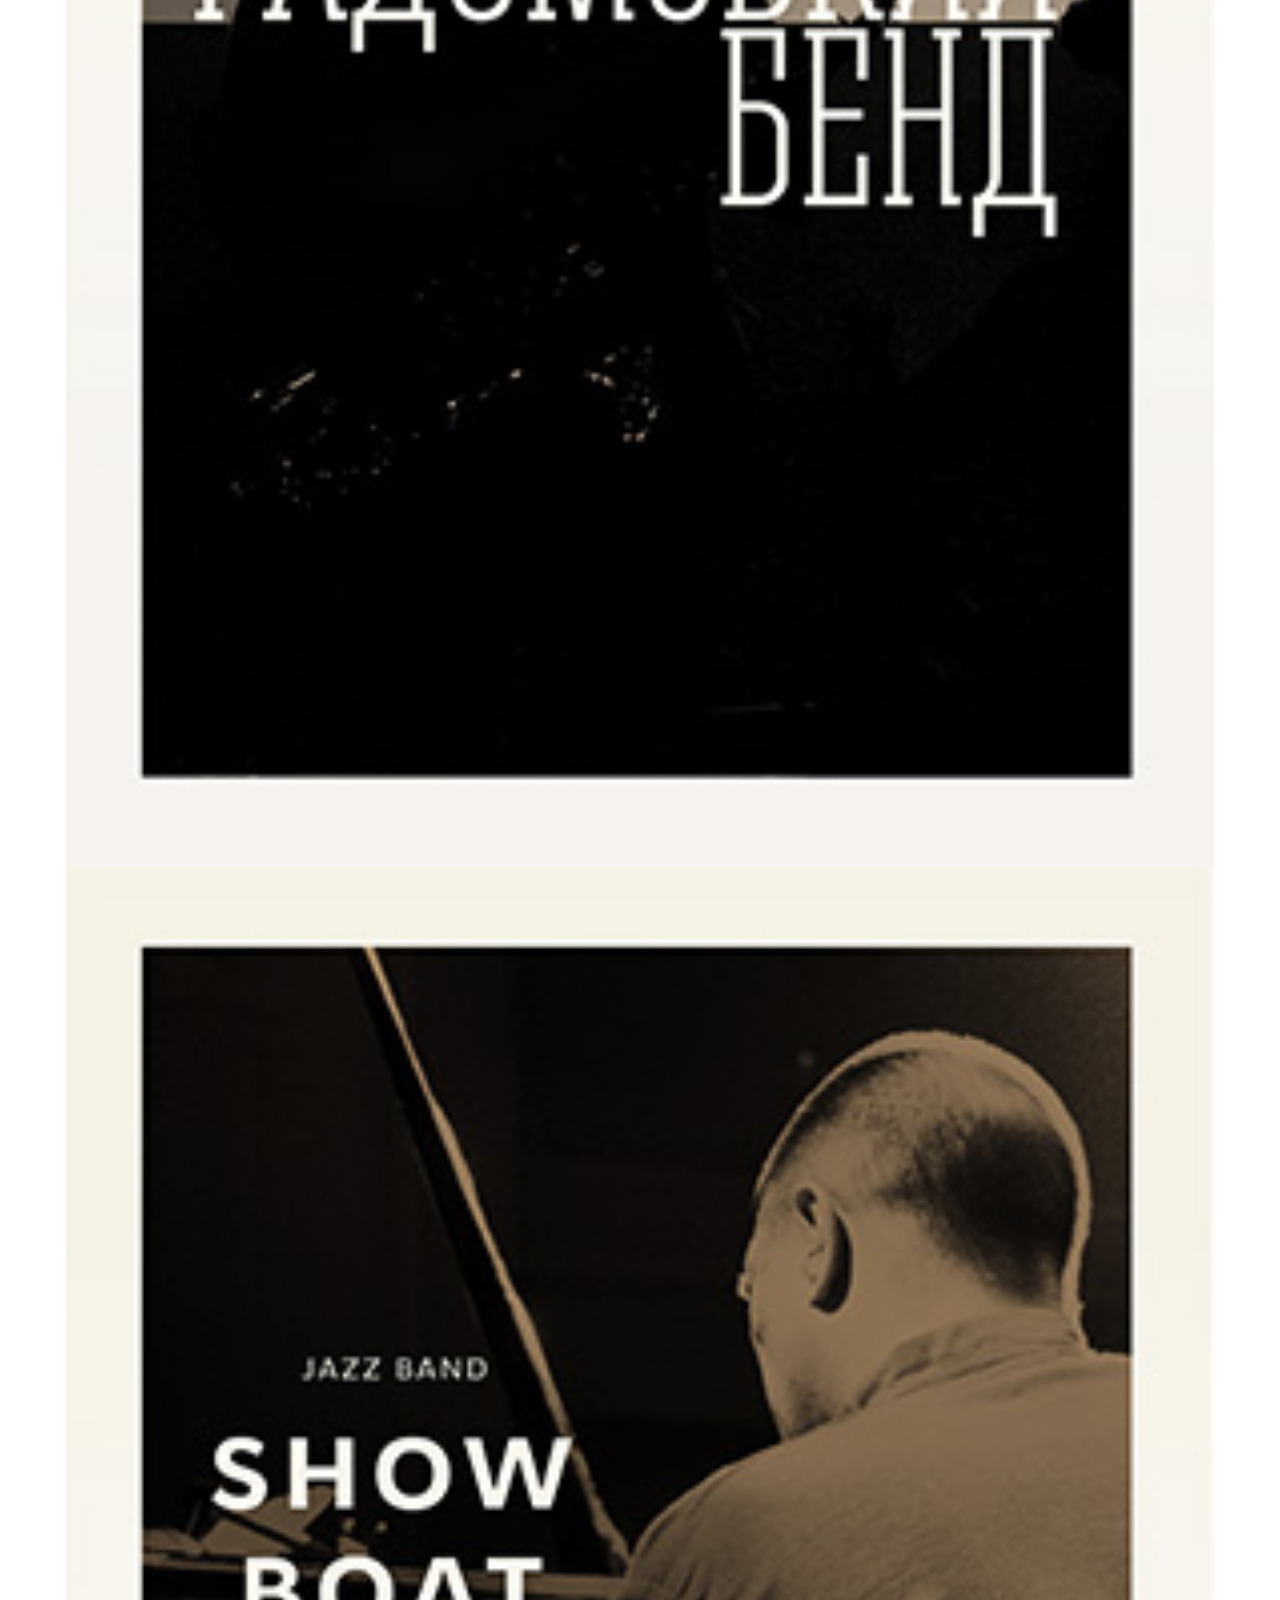
==== commit 936c6f94: "json" ====
--- a/index.html
+++ b/index.html
@@ -30,17 +30,13 @@
 		</select>
 	</div>
 	<!-- end header -->
-	<!-- begin hashtag  -->
-	<div class="hashtag">
-		<div class="hashtag__title"><span>#borjomibus</span></div>
-		<div id="hastag__feed">
-			<!-- filling with static for now -->
-			<a href="http://placekitten.com/500/500" class="fancybox"><img src="http://placekitten.com/150/150"></a>
-
-		</div>
-
-	</div>
-	<!-- end hashtag -->
+
+	<!-- begin targetdiv -->
+	<div class="placeholder" id="firstgallery">
+		
+	</div>
+	<!-- end hashtag  -->
+
 	<!-- begin buspromo  -->
 	<div class="buspromo">
 		<div class="buspromo__illustration">
@@ -115,15 +111,10 @@
 
 	<!-- begin map  -->
 	<div class="map">
-		<!-- This code must be embedded on the page where you would like to show the map (start) -->
-		<!--<script type="text/javascript" charset="utf-8" src="//api-maps.yandex.ru/services/constructor/1.0/js/?sid=HYw2uLAdVZwQFwbeahxbg0tXf5tHvwIy&width=1148&height=450"></script>-->
 
 		<script type="text/javascript" charset="utf-8" src="//api-maps.yandex.ru/services/constructor/1.0/js/?sid=HYw2uLAdVZwQFwbeahxbg0tXf5tHvwIy&width=1148&height=450"></script>
 
-<!-- <div id="ymaps-map-id_14019803722186023555" style="width: 1148px; height: 600px;"></div>
-<script type="text/javascript">function fid_14019803722186023555(ymaps) {var map = new ymaps.Map("ymaps-map-id_14019803722186023555", {center: [30.49342846991131, 50.43206285165591], zoom: 12, type: "yandex#map"});map.controls.add("zoomControl").add("mapTools").add(new ymaps.control.TypeSelector(["yandex#map", "yandex#satellite", "yandex#hybrid"]));};</script>
-<script type="text/javascript" src="http://api-maps.yandex.ru/2.0-stable/?lang=en-US&coordorder=longlat&load=package.full&wizard=constructor&onload=fid_14019803722186023555"></script> -->
-<!-- This code must be embedded on the page where you would like to show the map (finish) -->
+
 	</div>
 	<!-- end map -->
 
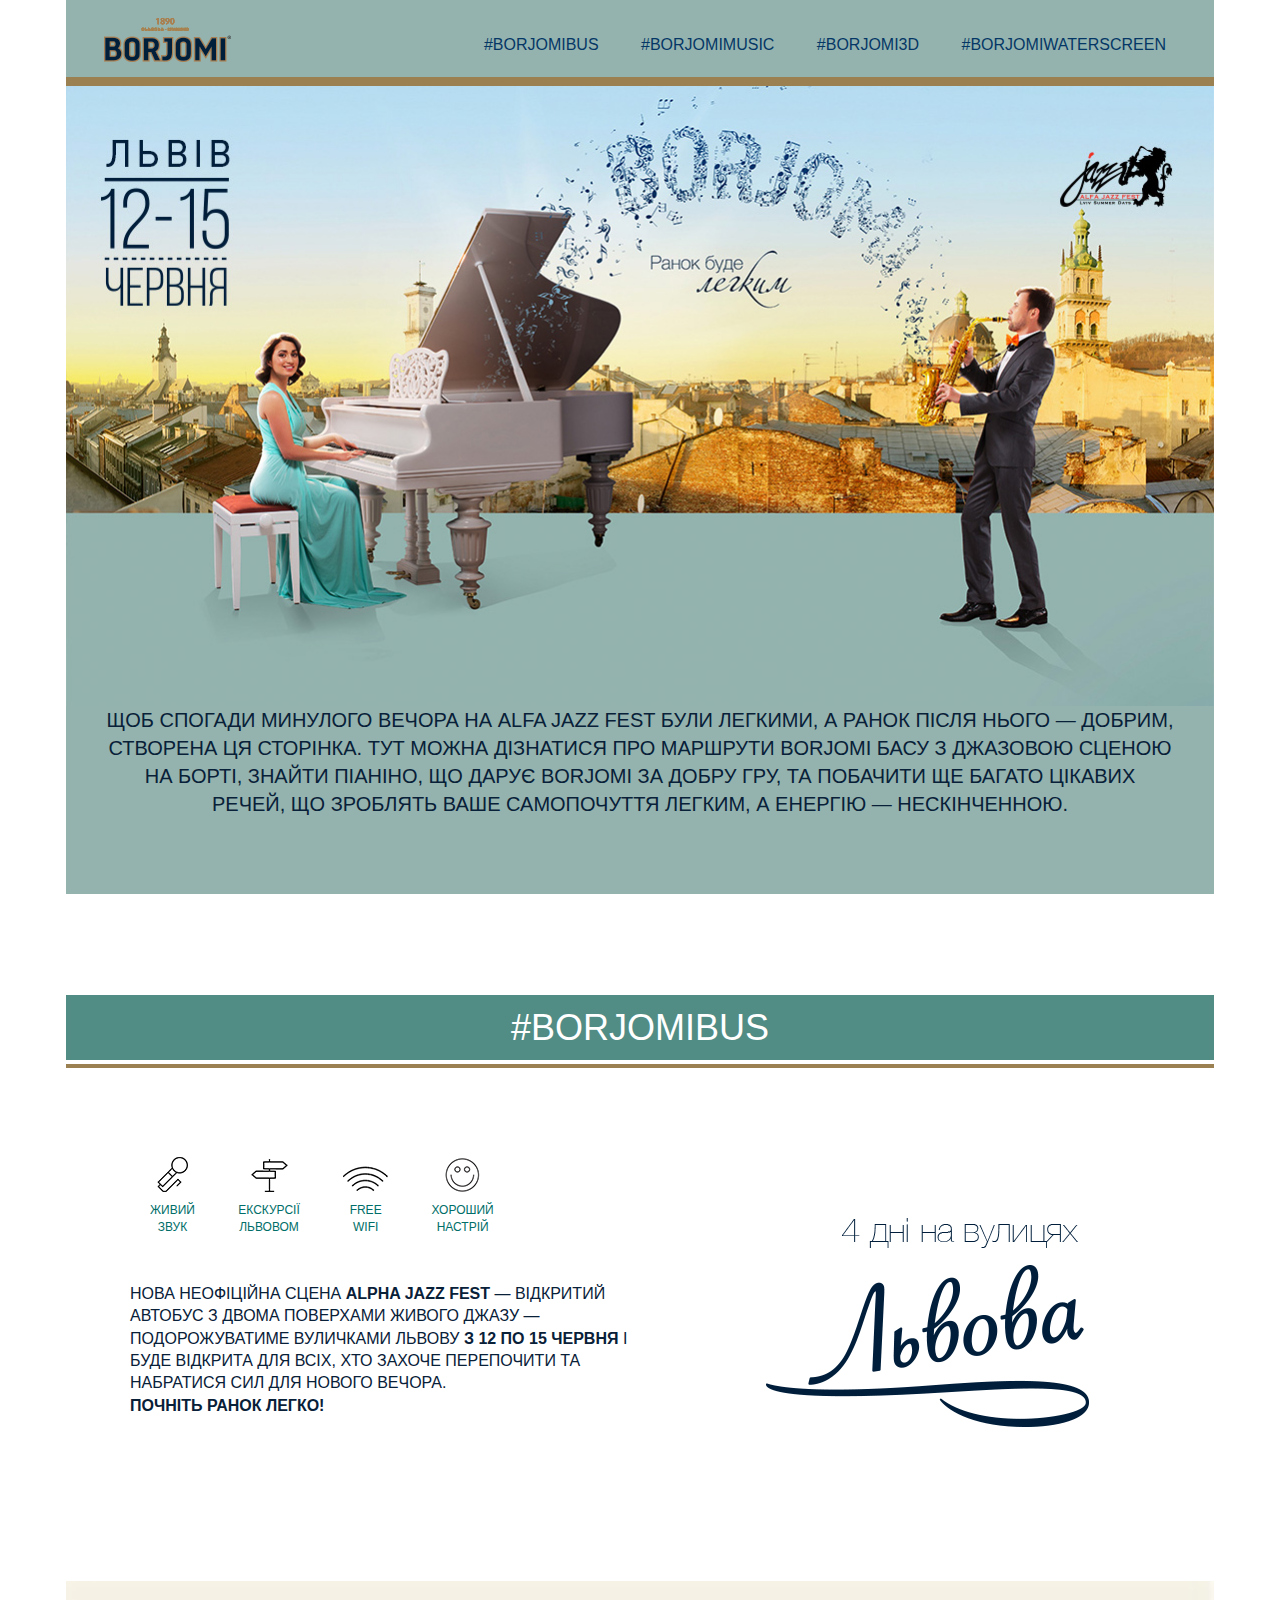
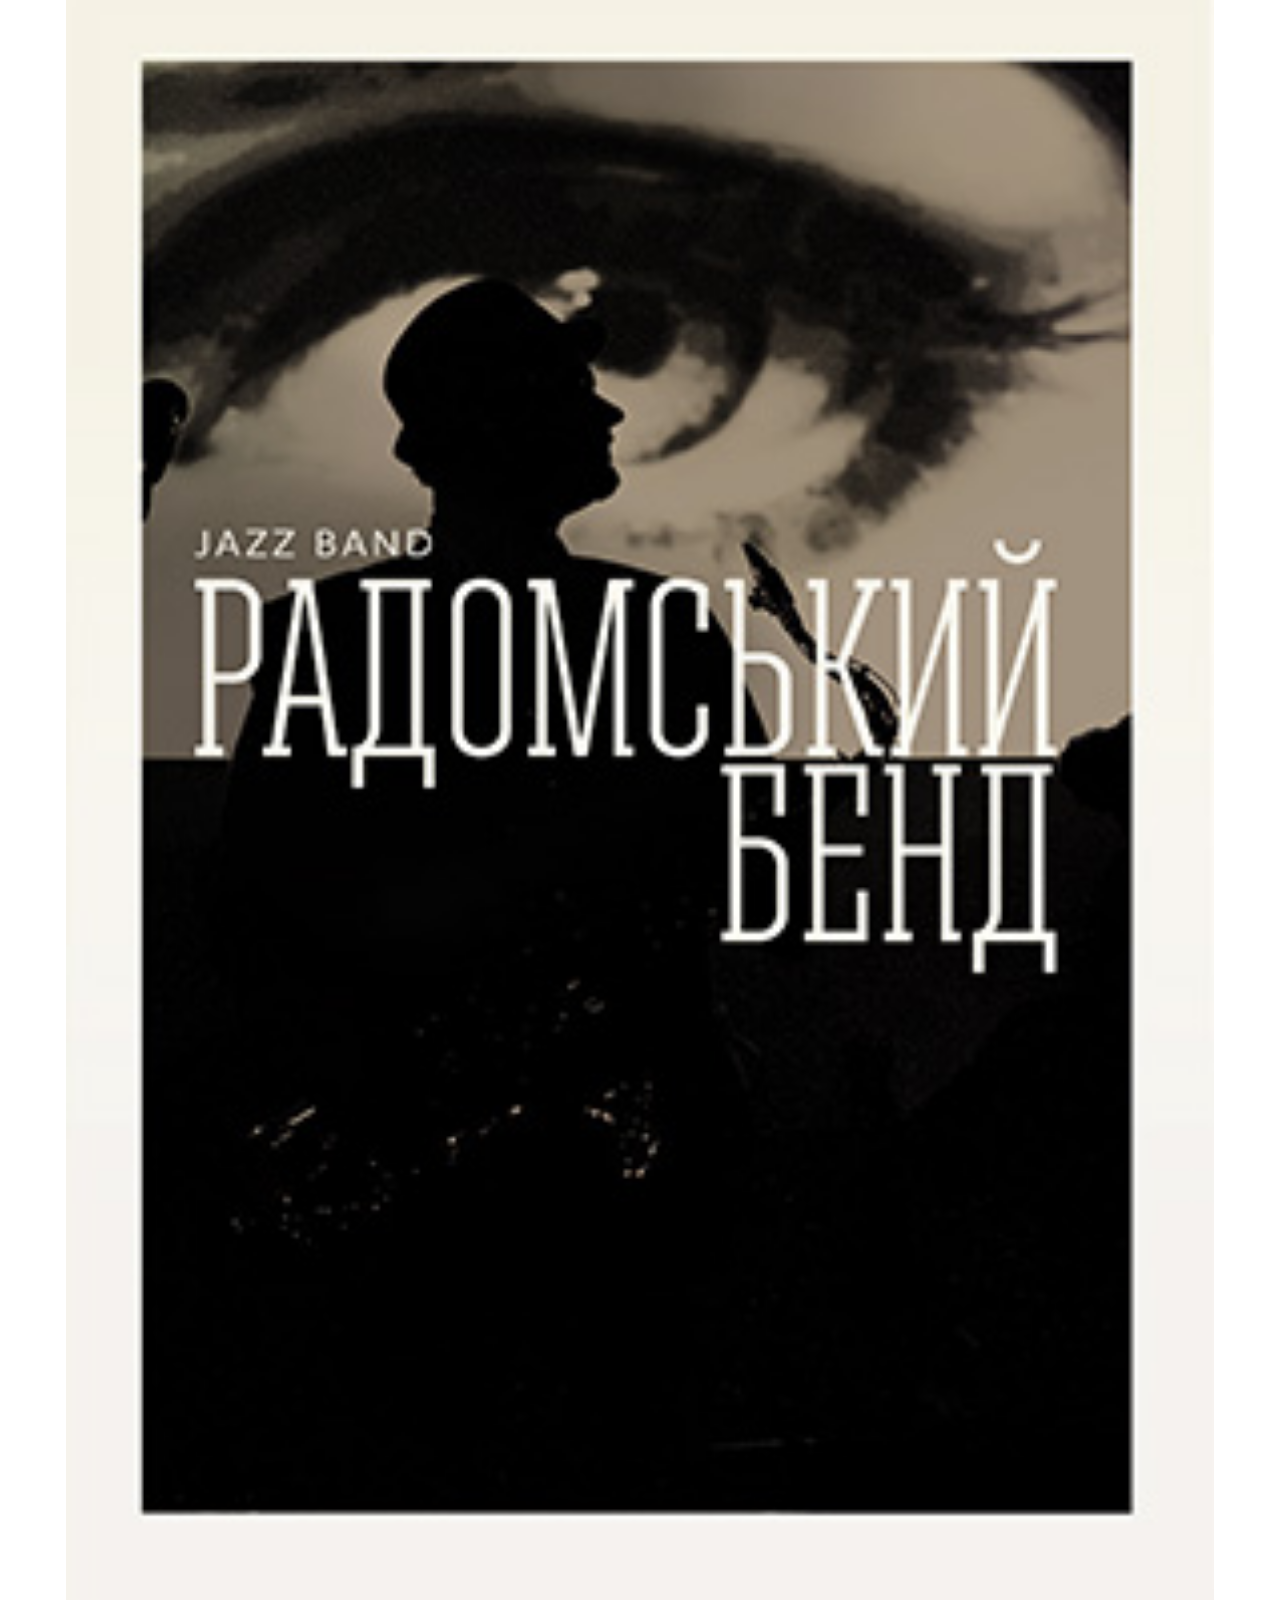
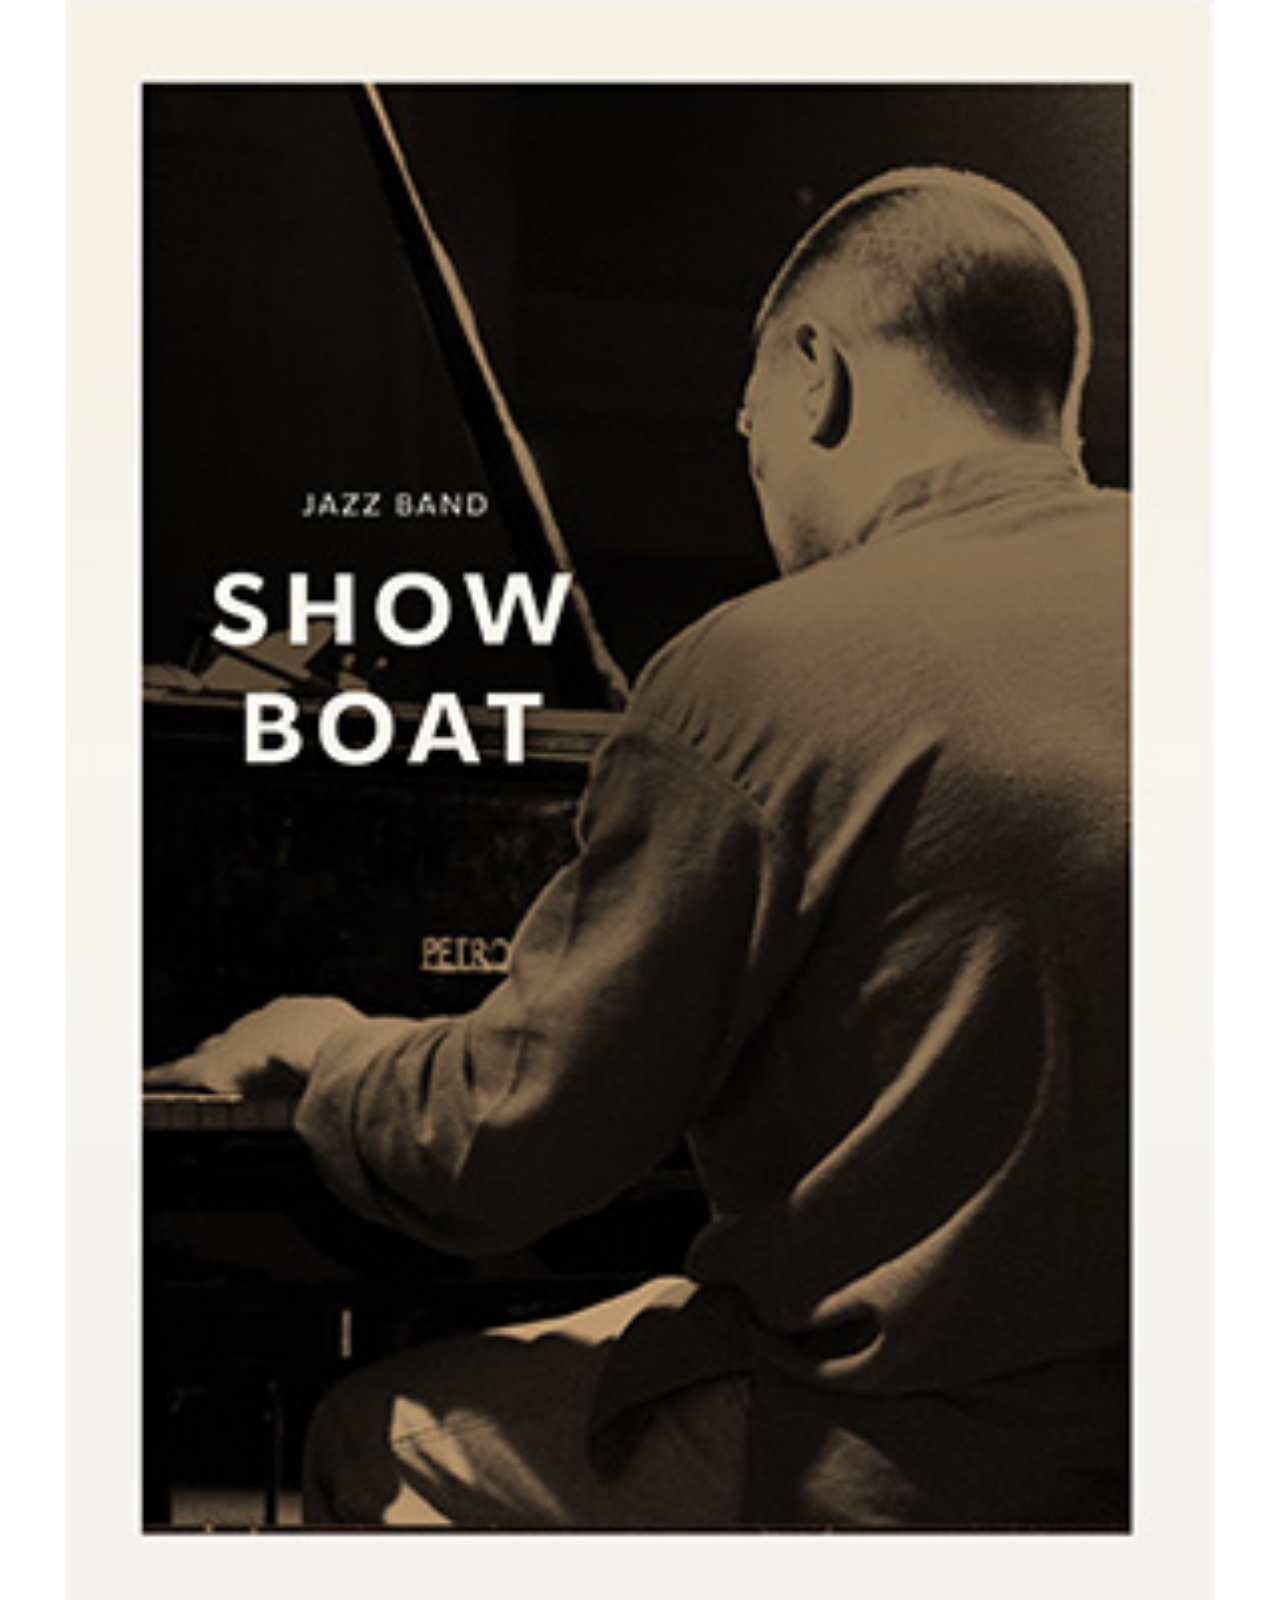
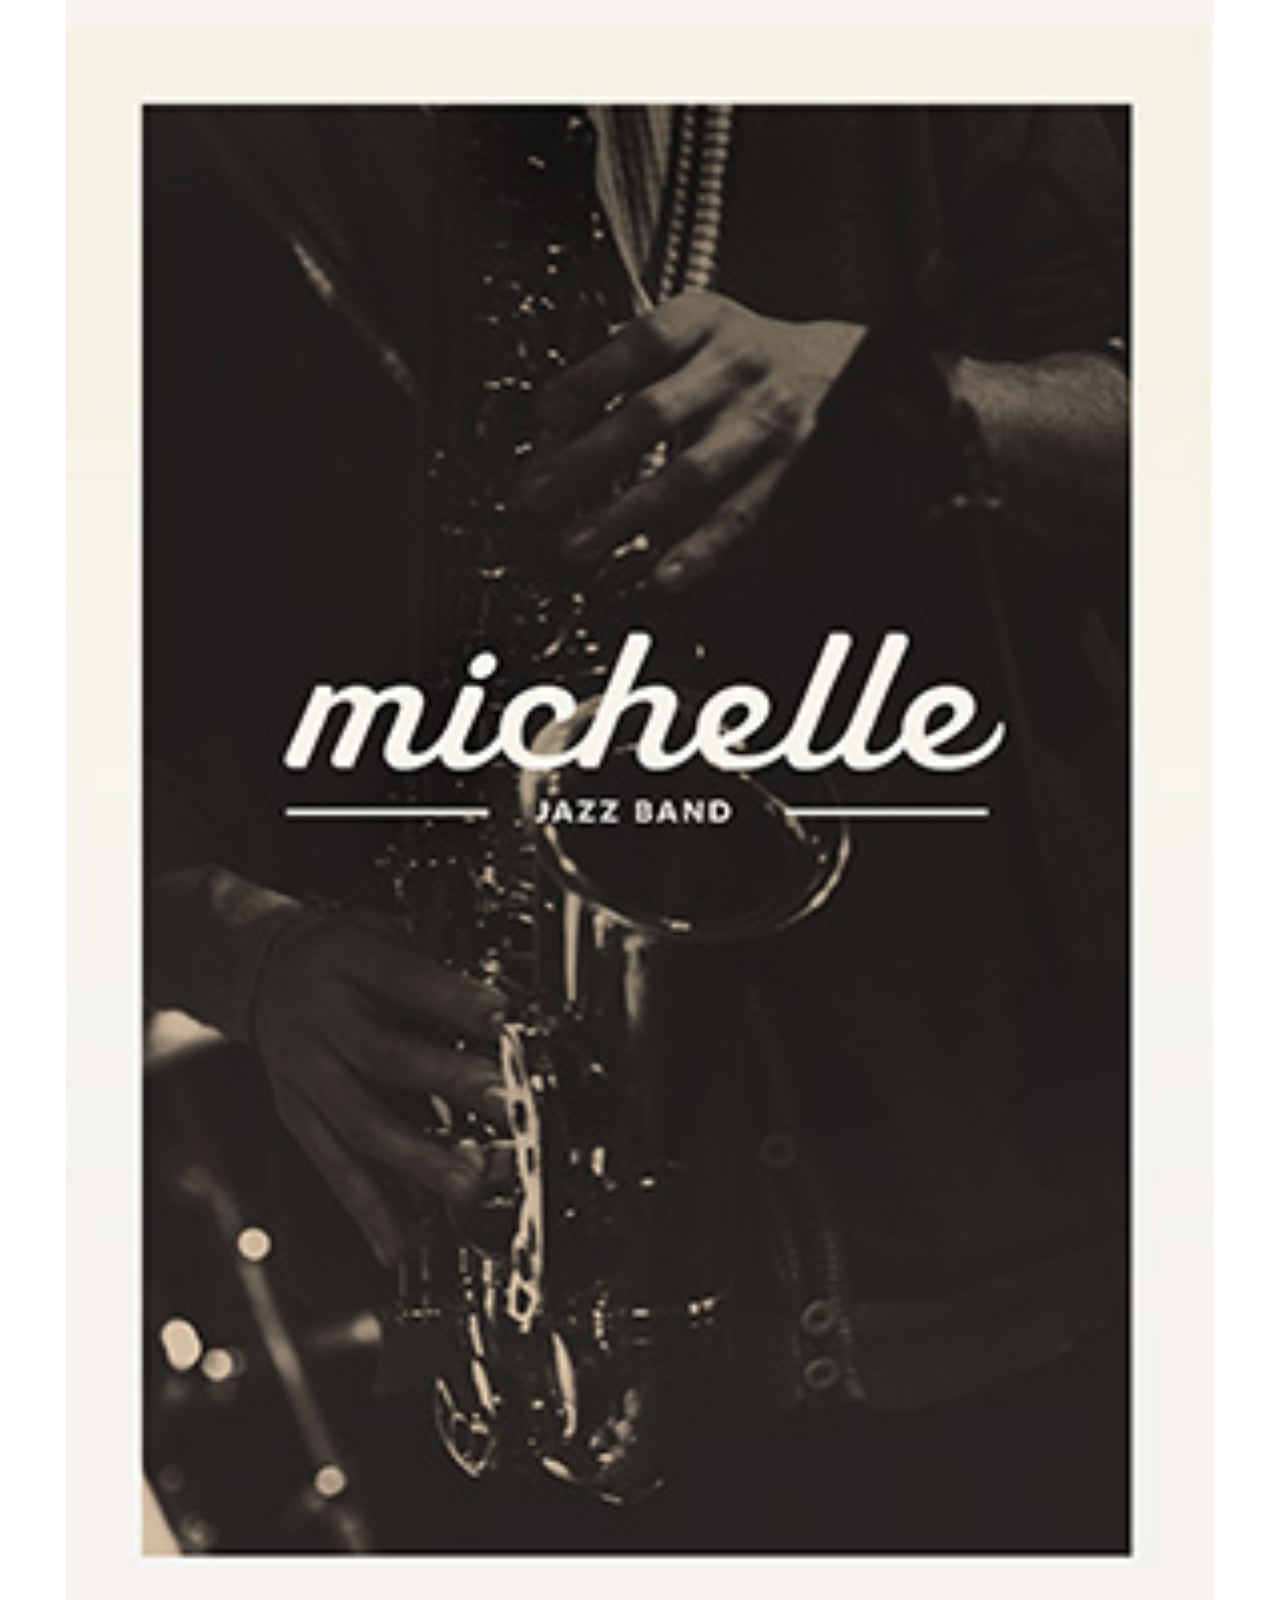
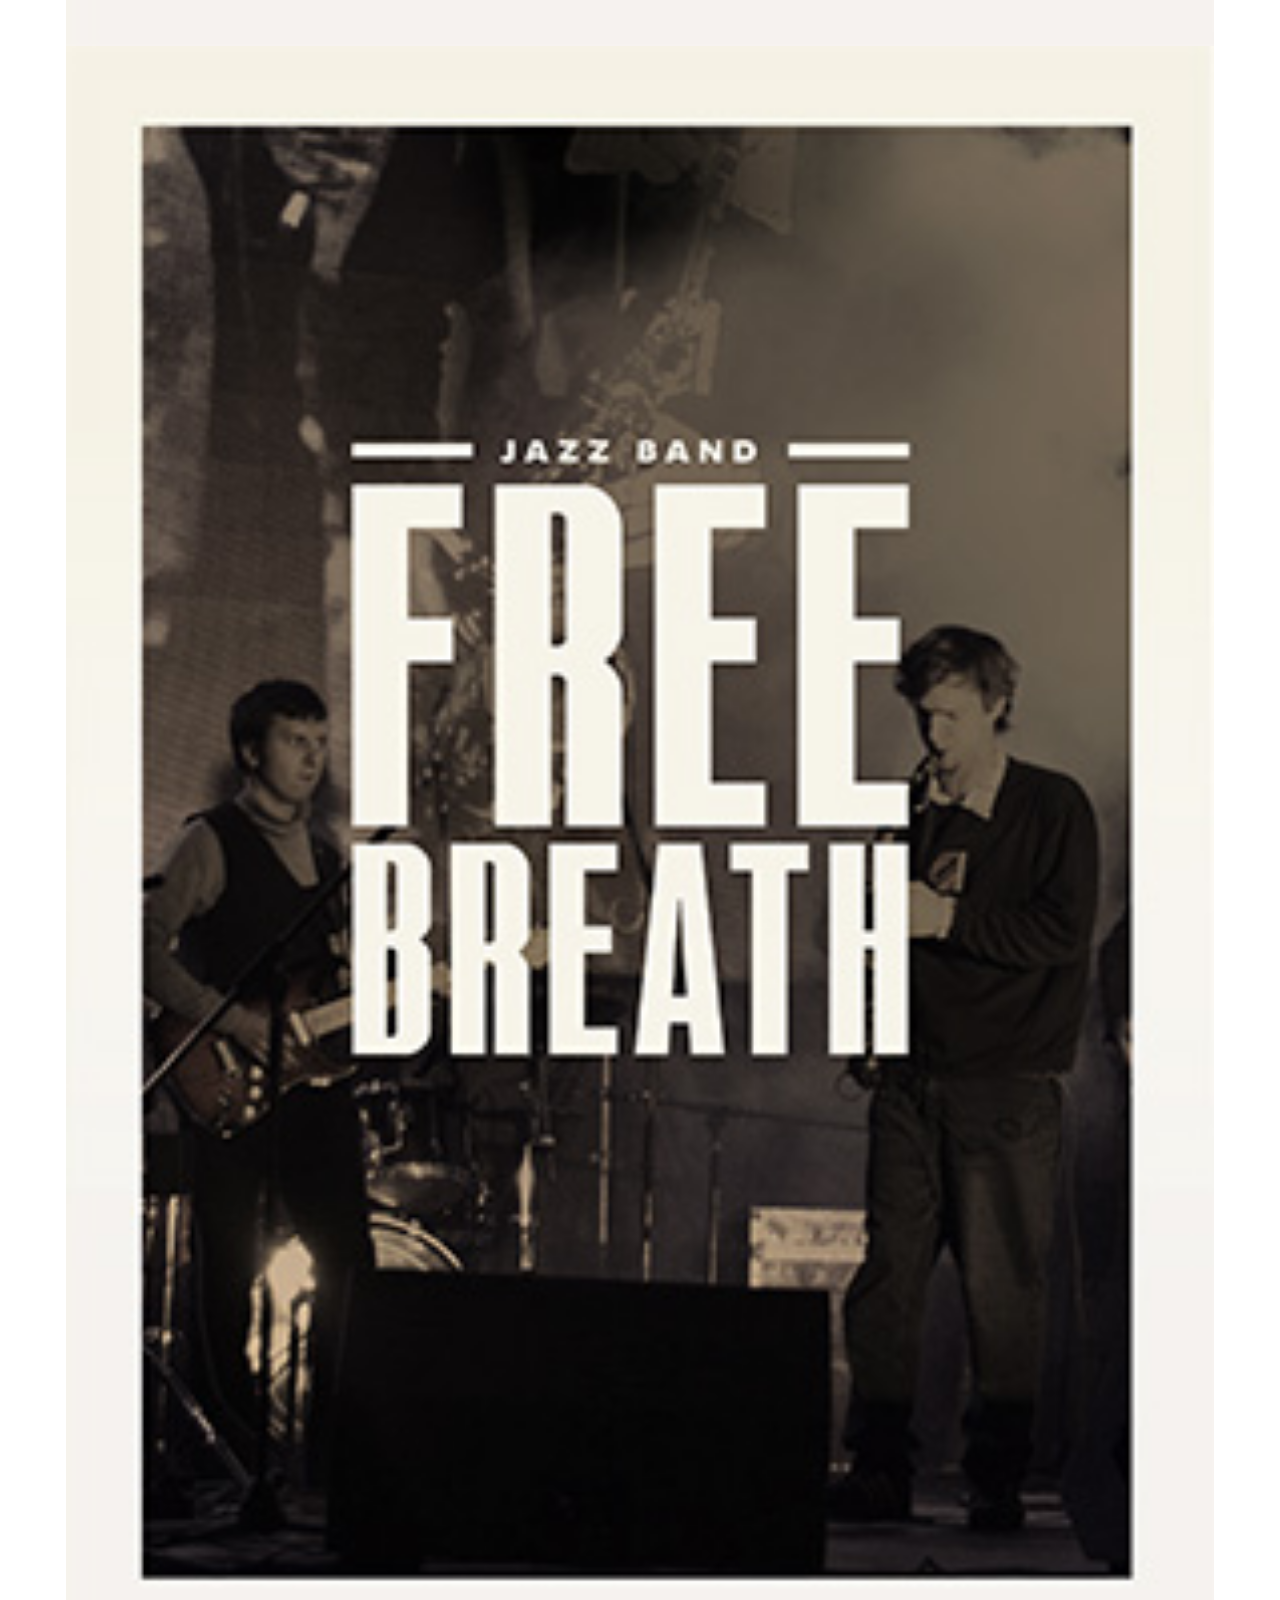
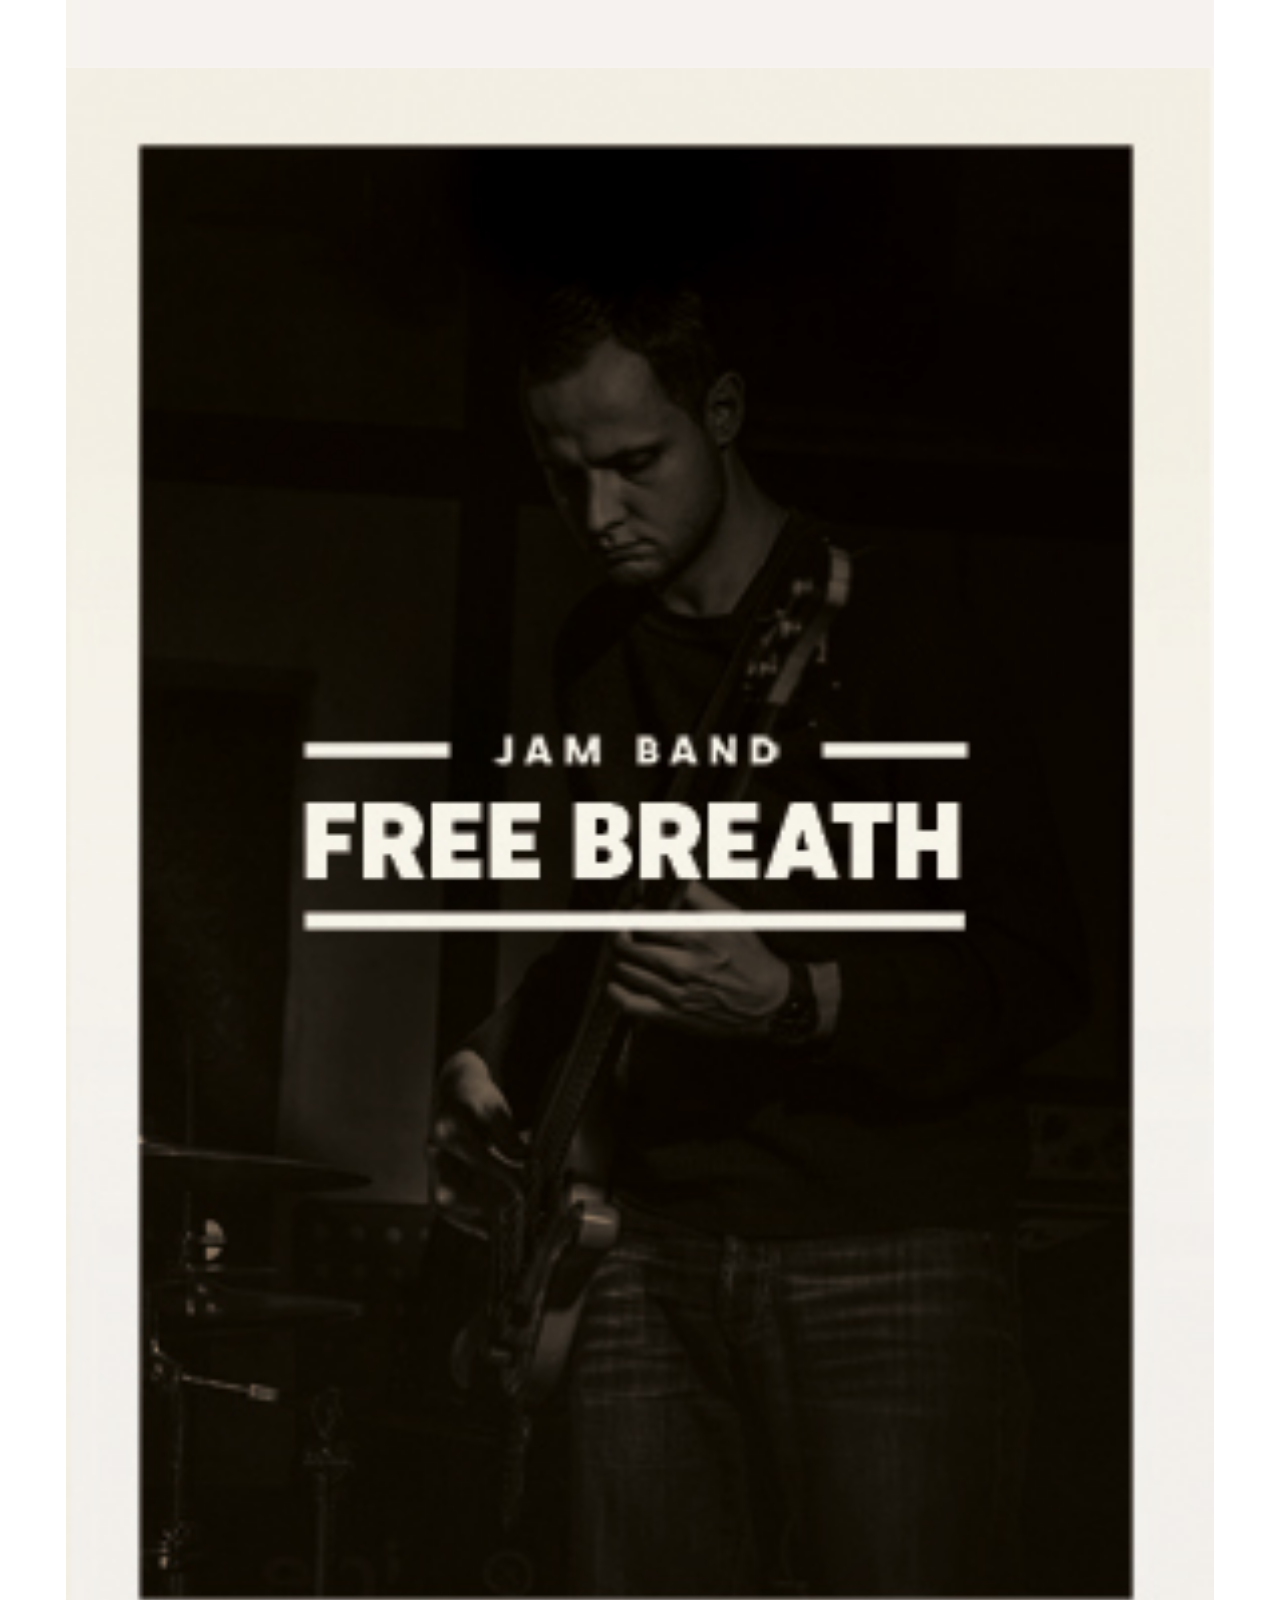
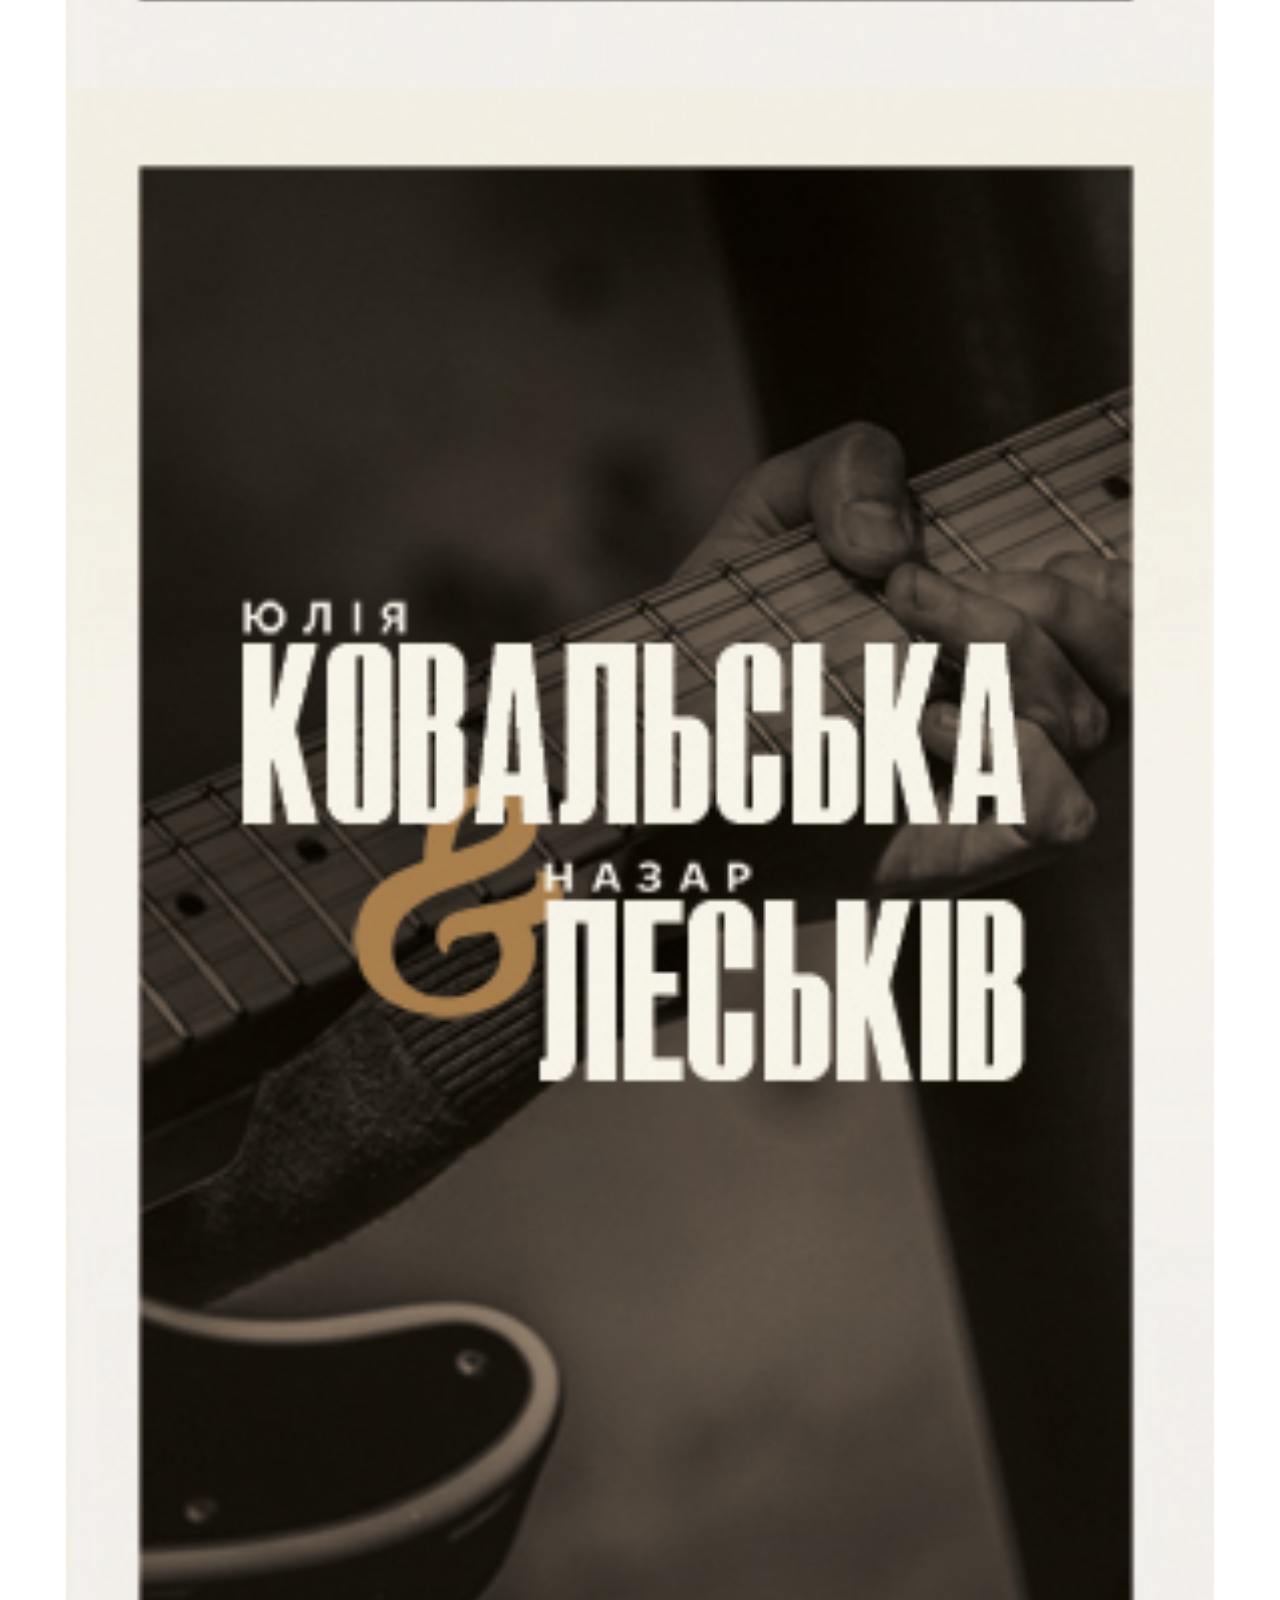
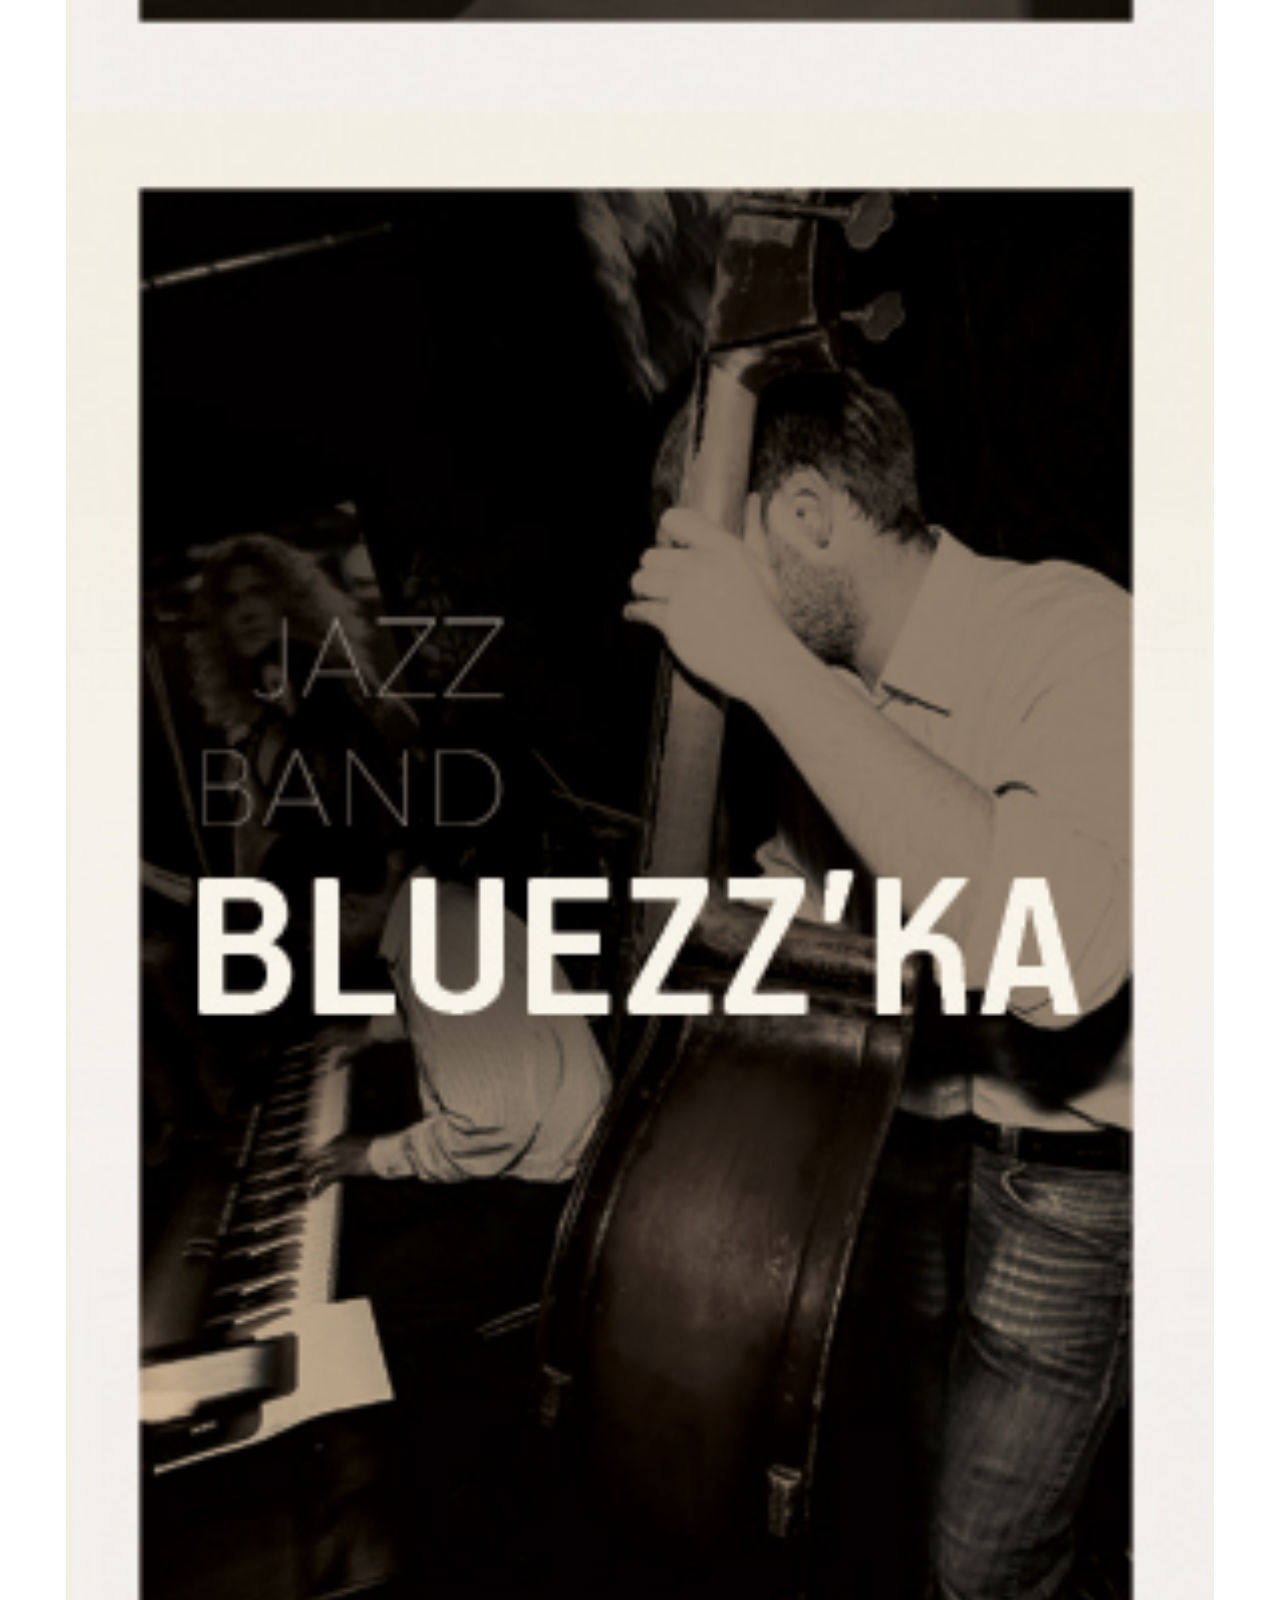
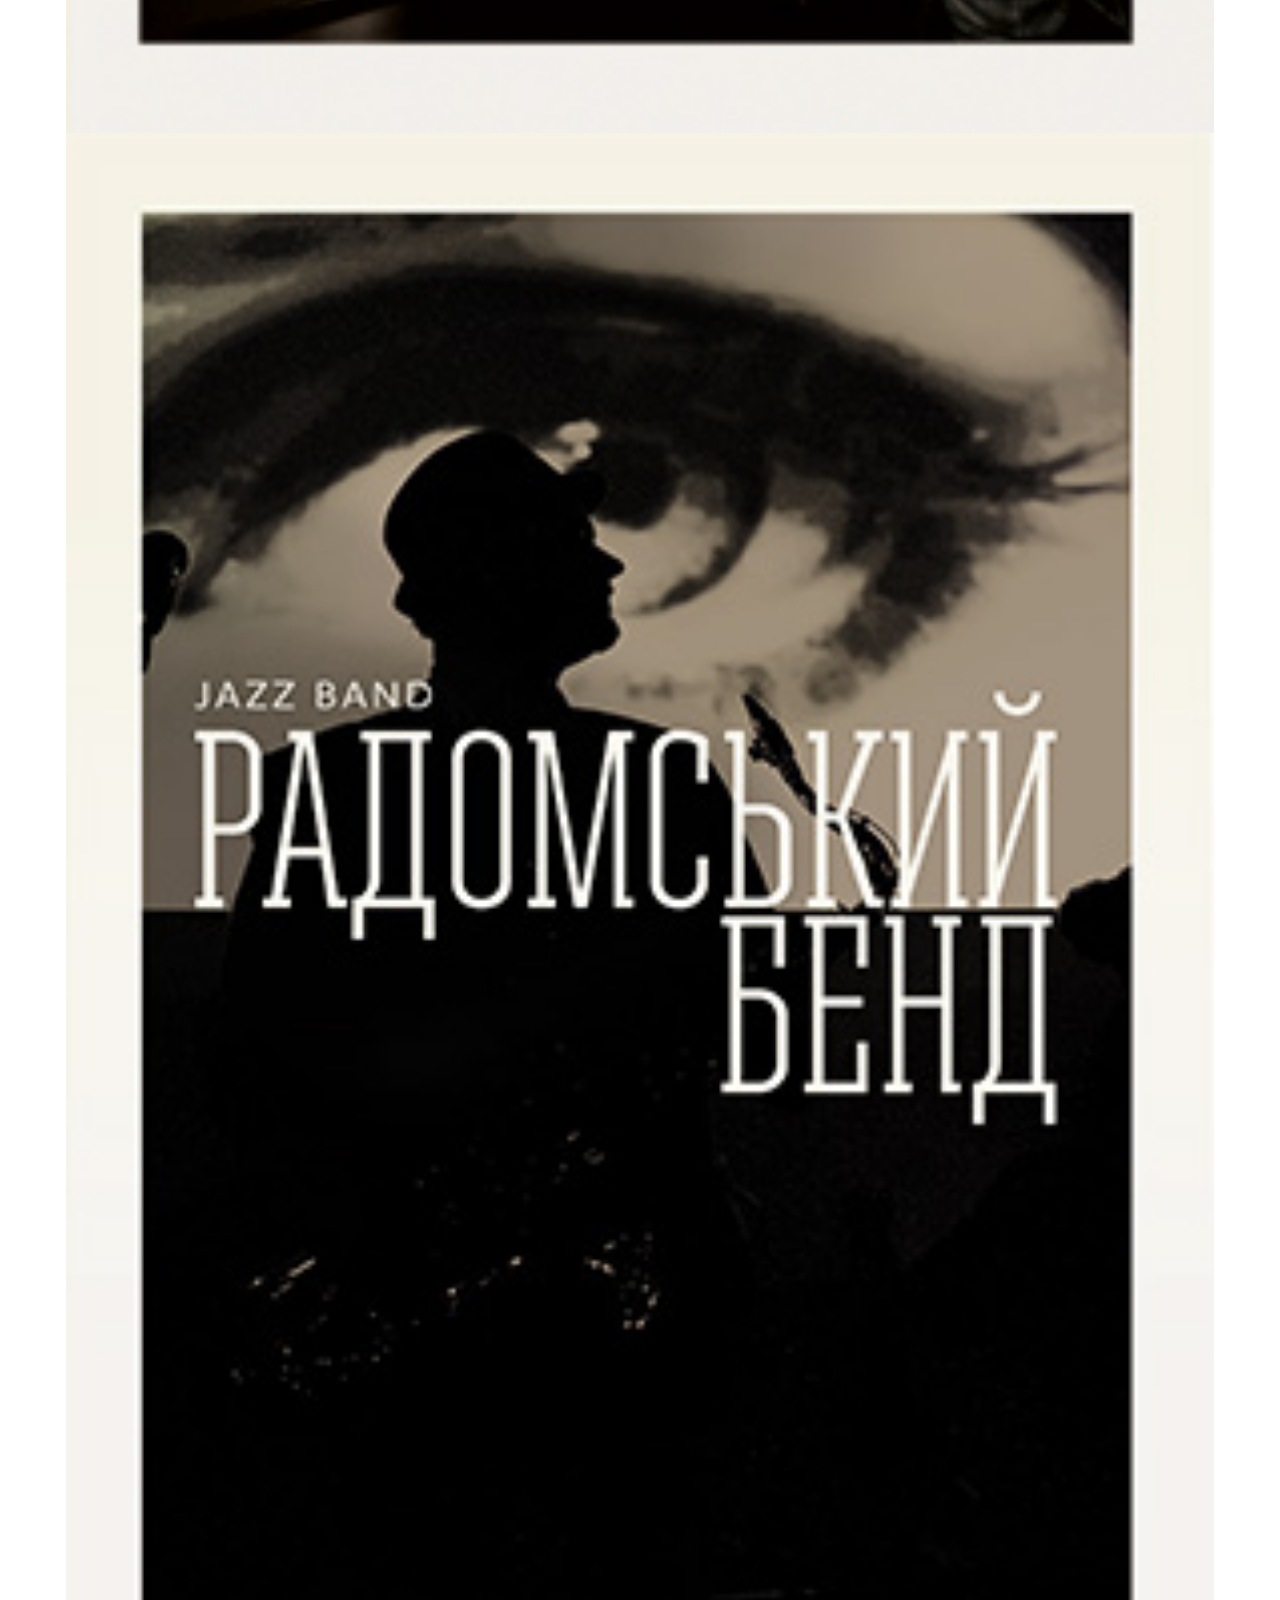
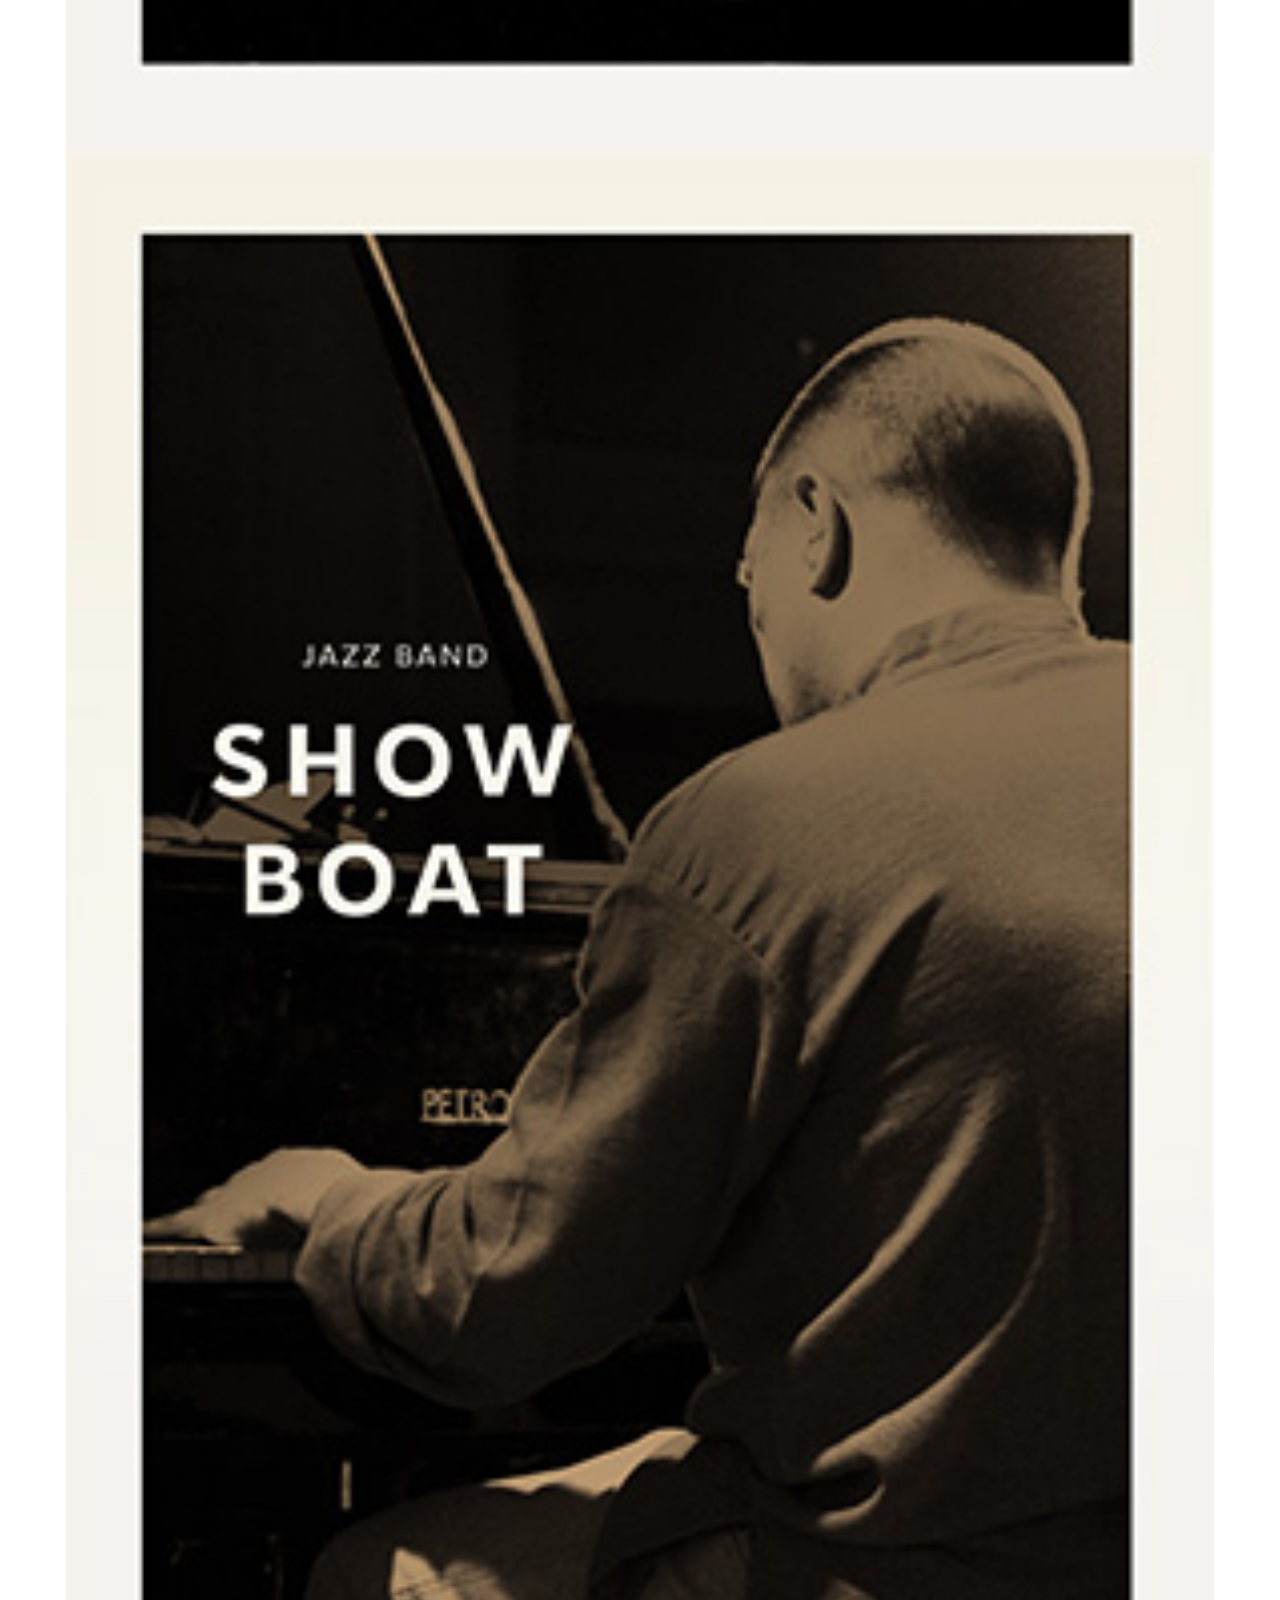
==== commit 320d0b2b: "tests and hides" ====
--- a/index.html
+++ b/index.html
@@ -8,7 +8,7 @@
 	<link rel="stylesheet" media="screen" href="css/social.css" >
 	<link rel="stylesheet" media="screen" href="css/slick.css" >
 </head>
-<body>
+<body class="hide-video hide-3d hide-water">
 
 <!-- BEGIN  out-->
 <div class="out">
@@ -31,11 +31,7 @@
 	</div>
 	<!-- end header -->
 
-	<!-- begin targetdiv -->
-	<div class="placeholder" id="firstgallery">
-		
-	</div>
-	<!-- end hashtag  -->
+
 
 	<!-- begin buspromo  -->
 	<div class="buspromo">
@@ -91,6 +87,11 @@
 		
 	</div>
 	<!-- end bustext -->
+	<!-- begin targetdiv -->
+	<div class="placeholder" id="firstgallery">
+		
+	</div>
+	<!-- end hashtag  -->
 
 	<div class="sl__wrap">
 	<div class="sl">
@@ -236,6 +237,11 @@
 		<div class="borjomimusic__illustration">
 			<img src="img/piano.jpg" alt="">
 		</div>
+		<!-- begin targetdiv -->
+		<div class="placeholder" id="secondgallery">
+			
+		</div>
+		<!-- end hashtag  -->
 
 		
 		
@@ -278,6 +284,11 @@
 		</div>
 	</div>
 	<!-- end water -->
+	<!-- begin targetdiv -->
+	<div class="placeholder" id="thirdgallery">
+		
+	</div>
+	<!-- end hashtag  -->
 
 	<!-- begin borjomiwaterscreen  -->
 	<div class="photo3d borjomiwaterscreen" id="borjomiwaterscreen">
@@ -310,7 +321,11 @@
 
 	</div>
 	<!-- end borjomiwaterscreen -->
-
+	<!-- begin targetdiv -->
+	<div class="placeholder" id="fourthgallery">
+		
+	</div>
+	<!-- end hashtag  -->
 
 
 	<!-- begin photo3d  -->
--- a/css/screen.css
+++ b/css/screen.css
@@ -27,6 +27,12 @@
 
 .out { width: 1148px; margin: 0 auto; }
 @media only screen and (max-width: 1148px) { .out { width: auto; } }
+
+.hide-water #borjomiwaterscreen { display: none; }
+
+.hide-3d #borjomi3d { display: none; }
+
+.hide-video .busonline__video, .hide-video .borjomimusic__video { display: none; }
 
 .header { background: #94b3ae; padding: 18px 0 15px 0; overflow: hidden; border-bottom: 9px solid #9b8052; }
 .header .header__logo { float: left; background: url('../img/icons-se6604e9b92.png') 0 -176px no-repeat; width: 127px; height: 44px; font: 0/0 a; text-shadow: none; color: transparent; display: block; margin-left: 38px; }
@@ -101,9 +107,13 @@
 .hashtag { margin-bottom: 109px; }
 .hashtag .hashtag__title { text-align: center; border-top: 2px solid #006e68; }
 .hashtag .hashtag__title span { display: inline-block; position: relative; top: -0.5em; padding: 0 65px; background: white; font-size: 47px; font-weight: normal; color: #0f4a49; line-height: 1; text-transform: uppercase; font-family: dinb, arial, sans-serif; }
-.hashtag .hastag__feed { margin-right: -13px; font-size: 0; display: none; }
-.hashtag .hastag__feed a { width: 220px; display: inline-block; margin: 0 12px 12px 0; }
-.hashtag .hastag__feed a img { display: block; width: 220px; }
+.hashtag .hashtag__feed { margin-right: 0; font-size: 0; font-size: 0; overflow: hidden; }
+.hashtag .hashtag__feed a { width: 16%; display: inline-block; margin: 0 0 10px 5%; float: left; overflow: hidden; }
+.hashtag .hashtag__feed a:first-child { margin-left: 0; }
+.hashtag .hashtag__feed a:nth-child(5n+1) { margin-left: 0; }
+.hashtag .hashtag__feed a img { display: block; width: 100%; }
+
+.placeholder .hashtag { margin-top: 40px; }
 
 .share { text-transform: none; }
 
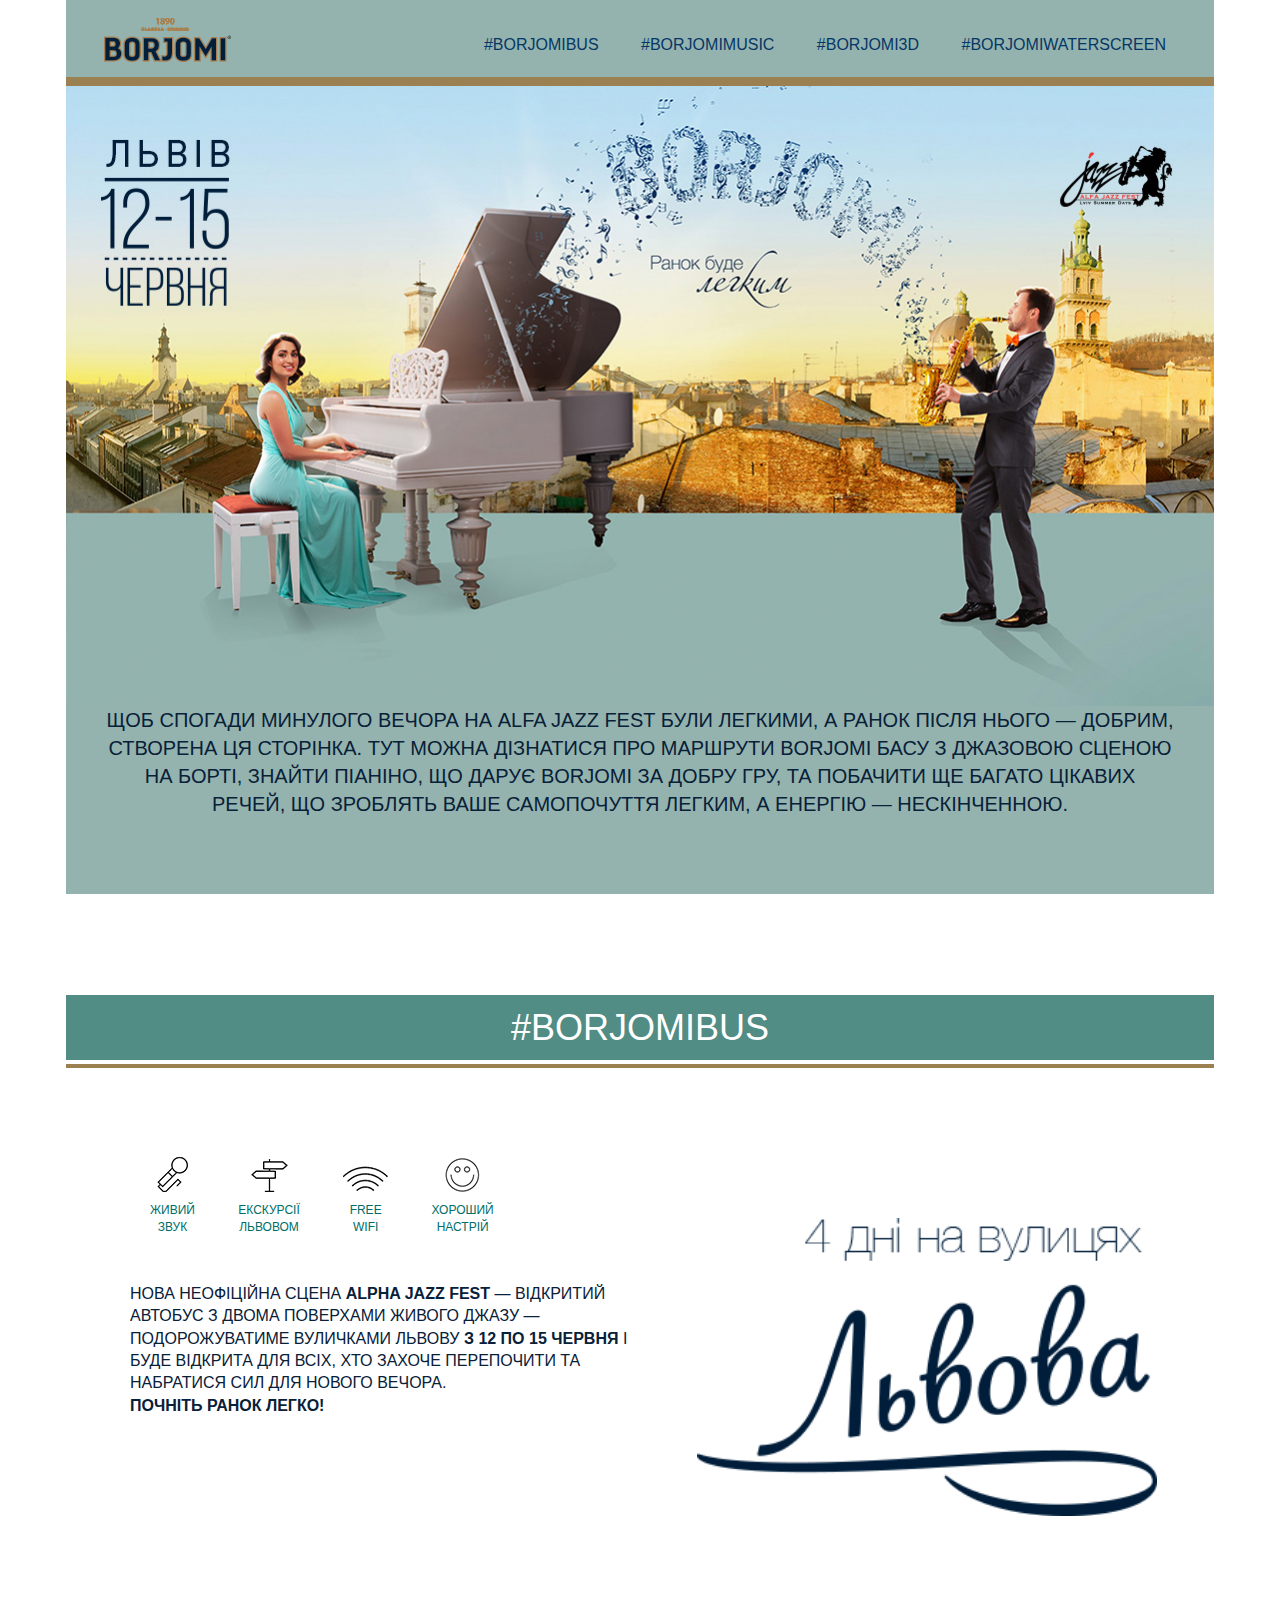
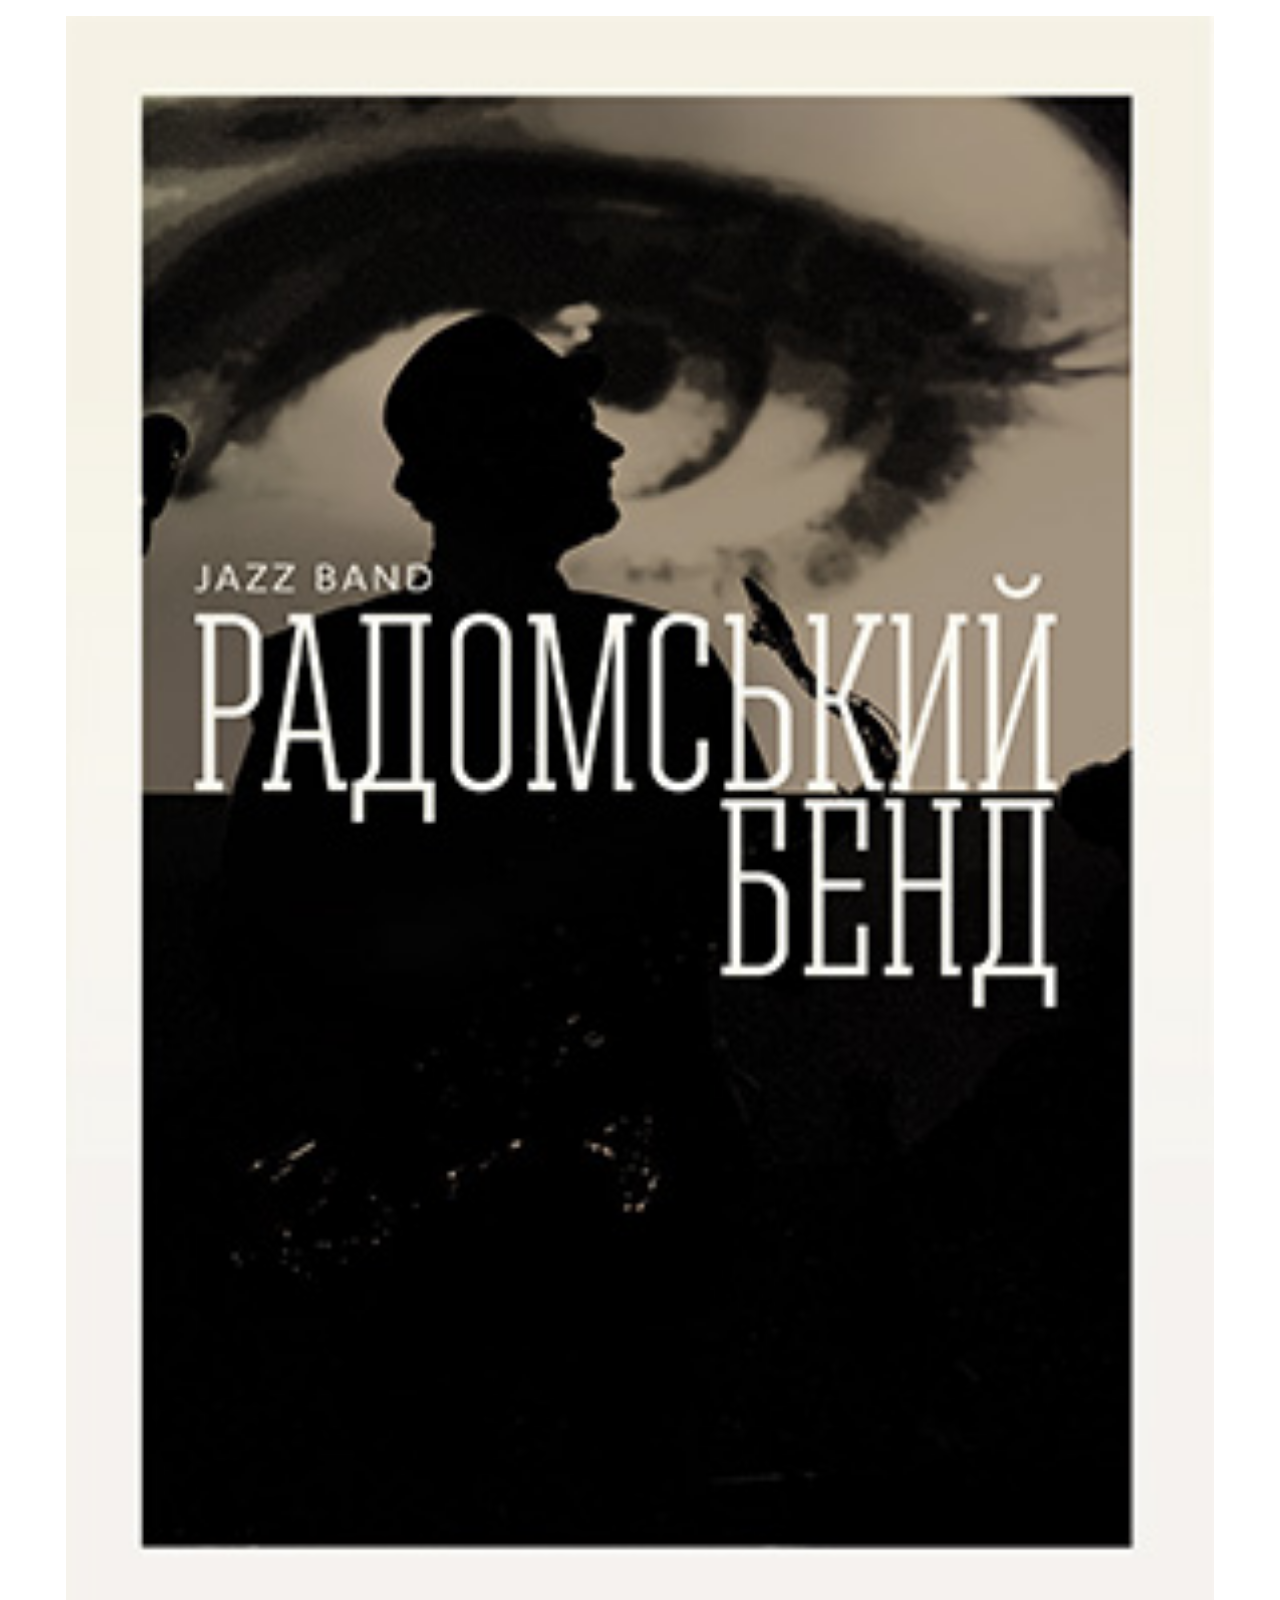
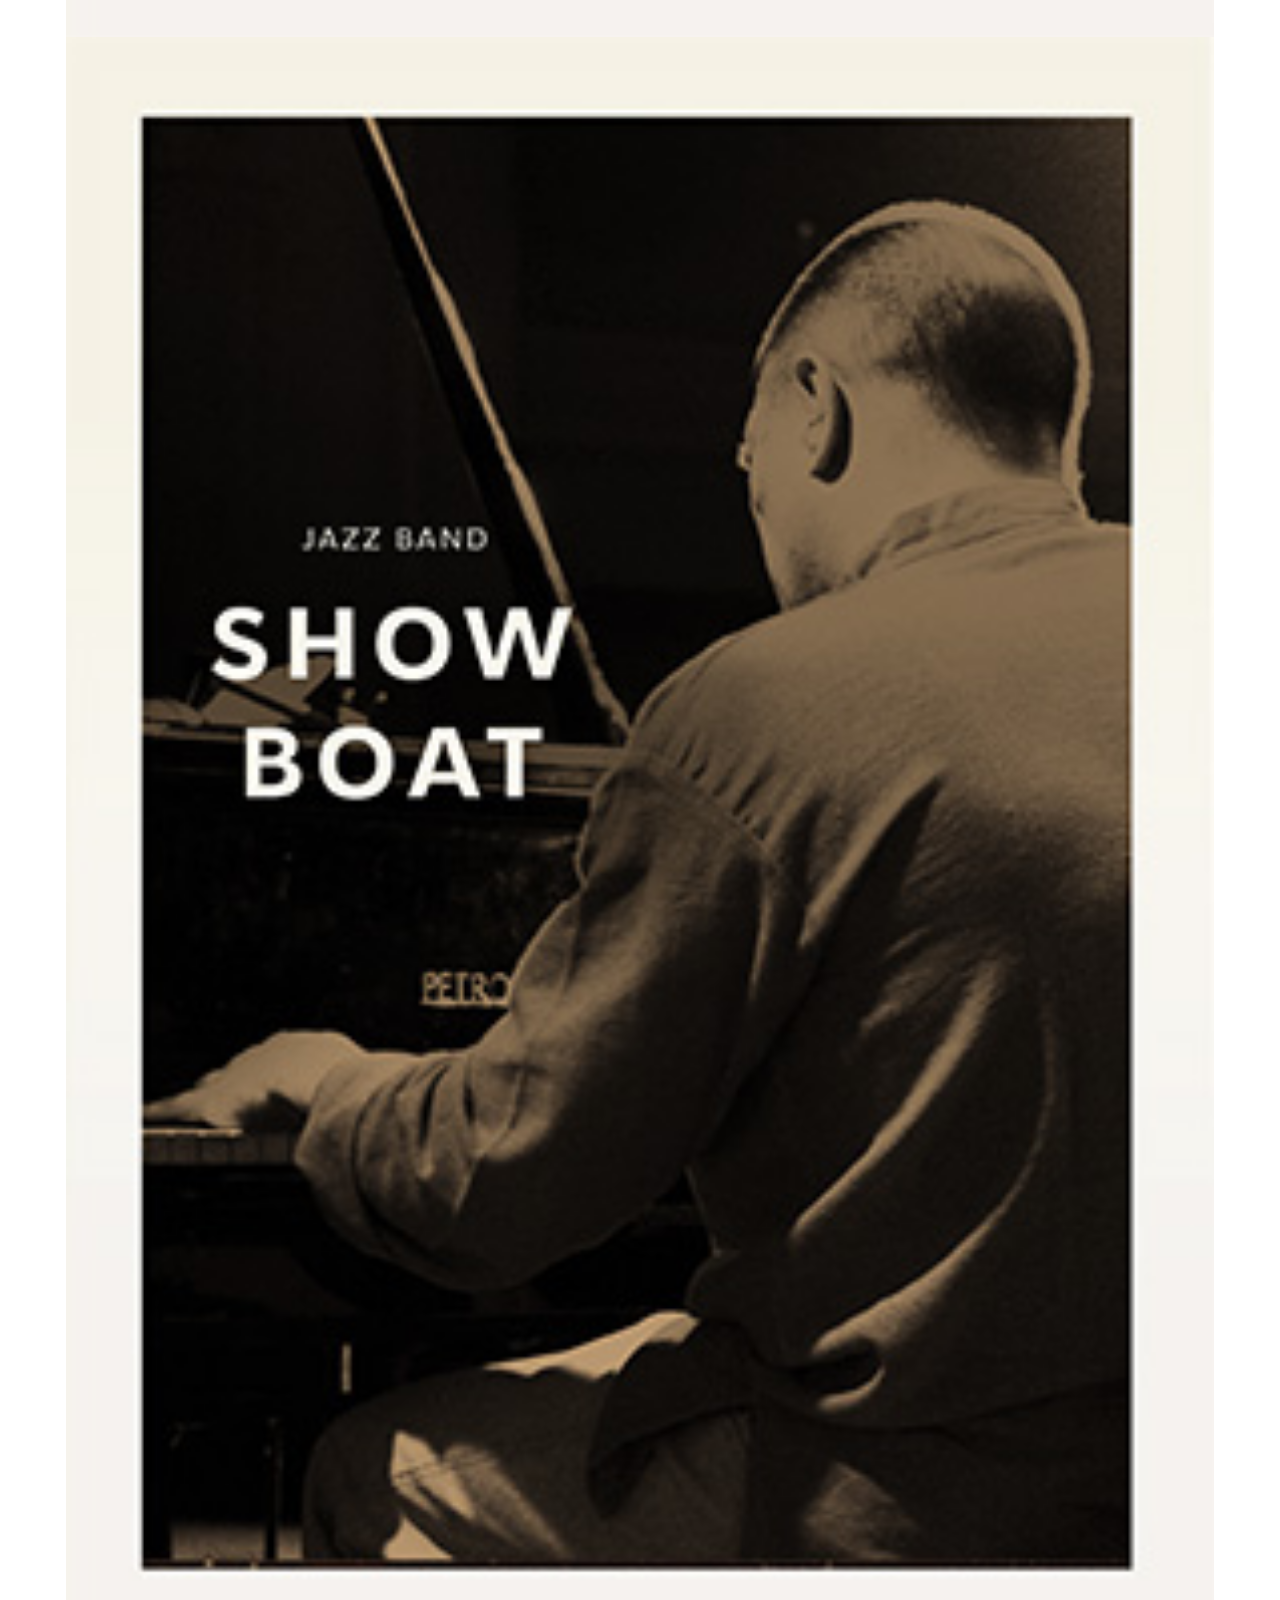
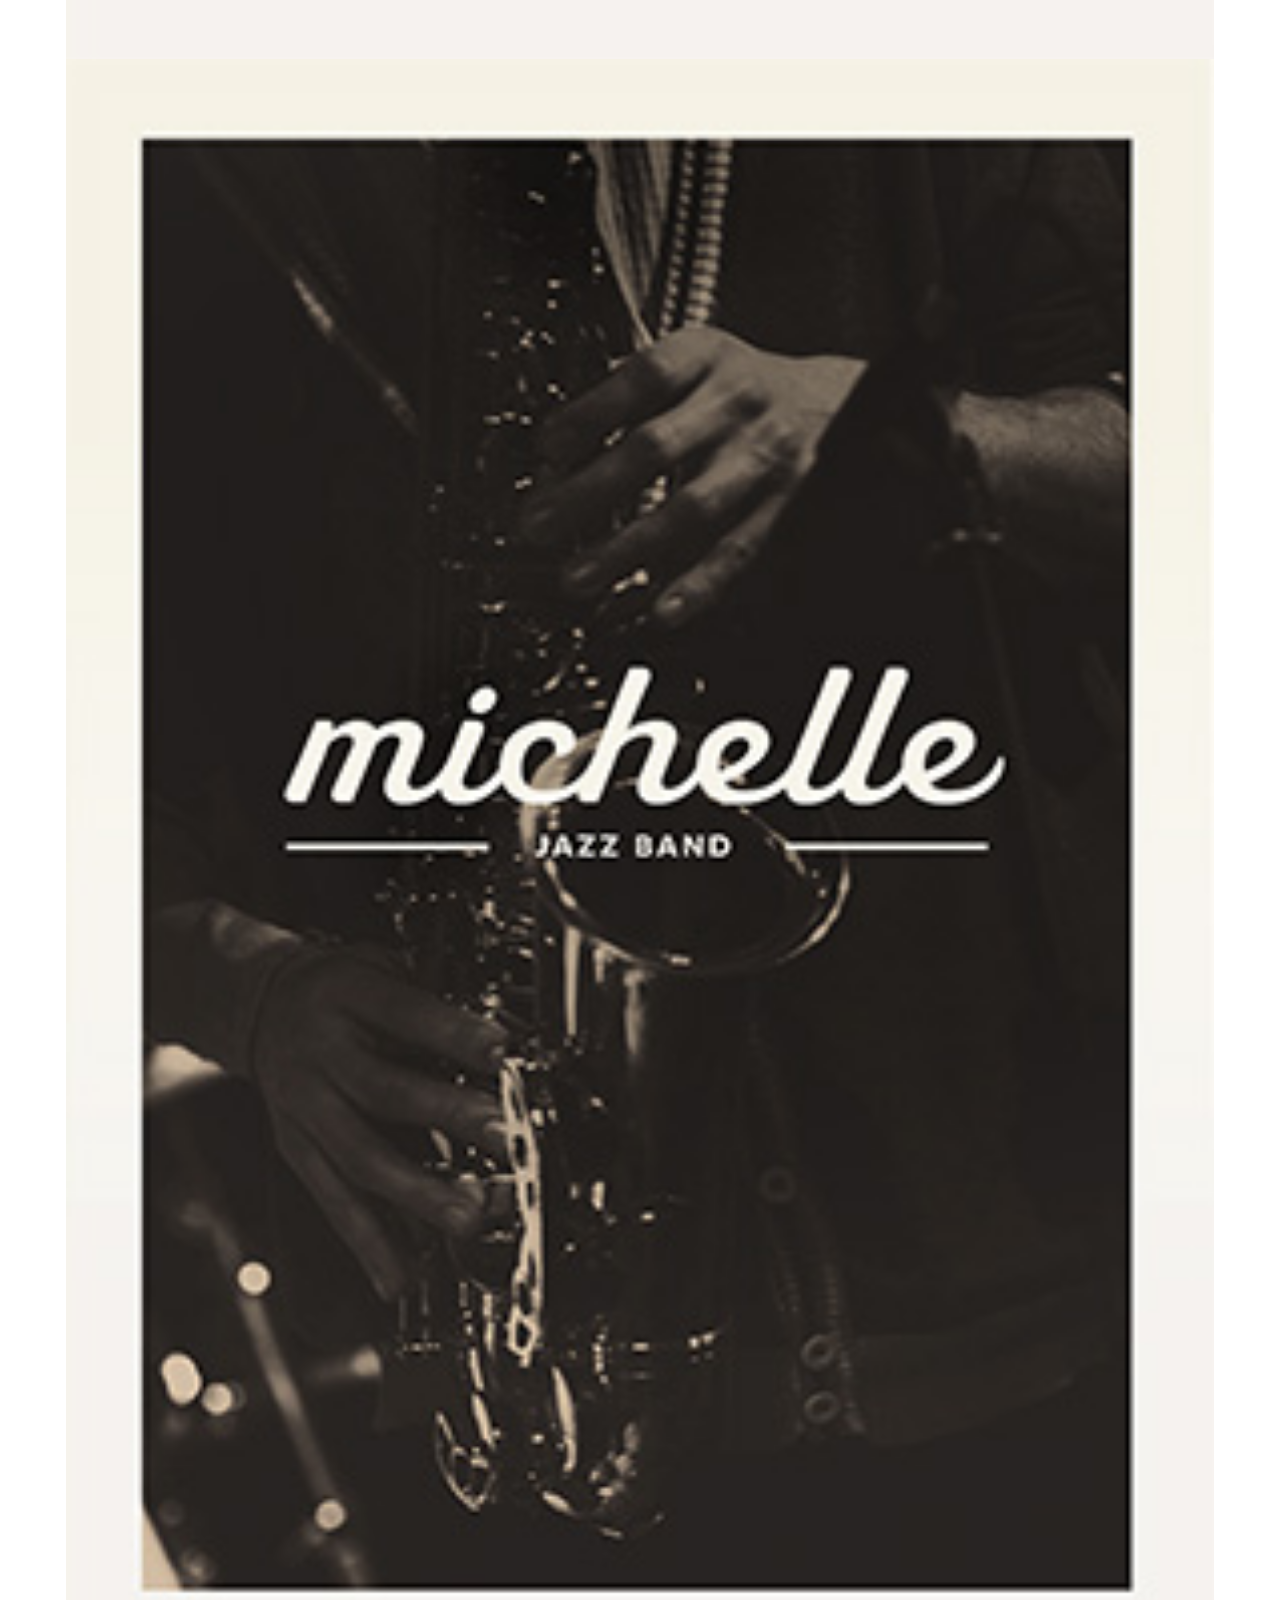
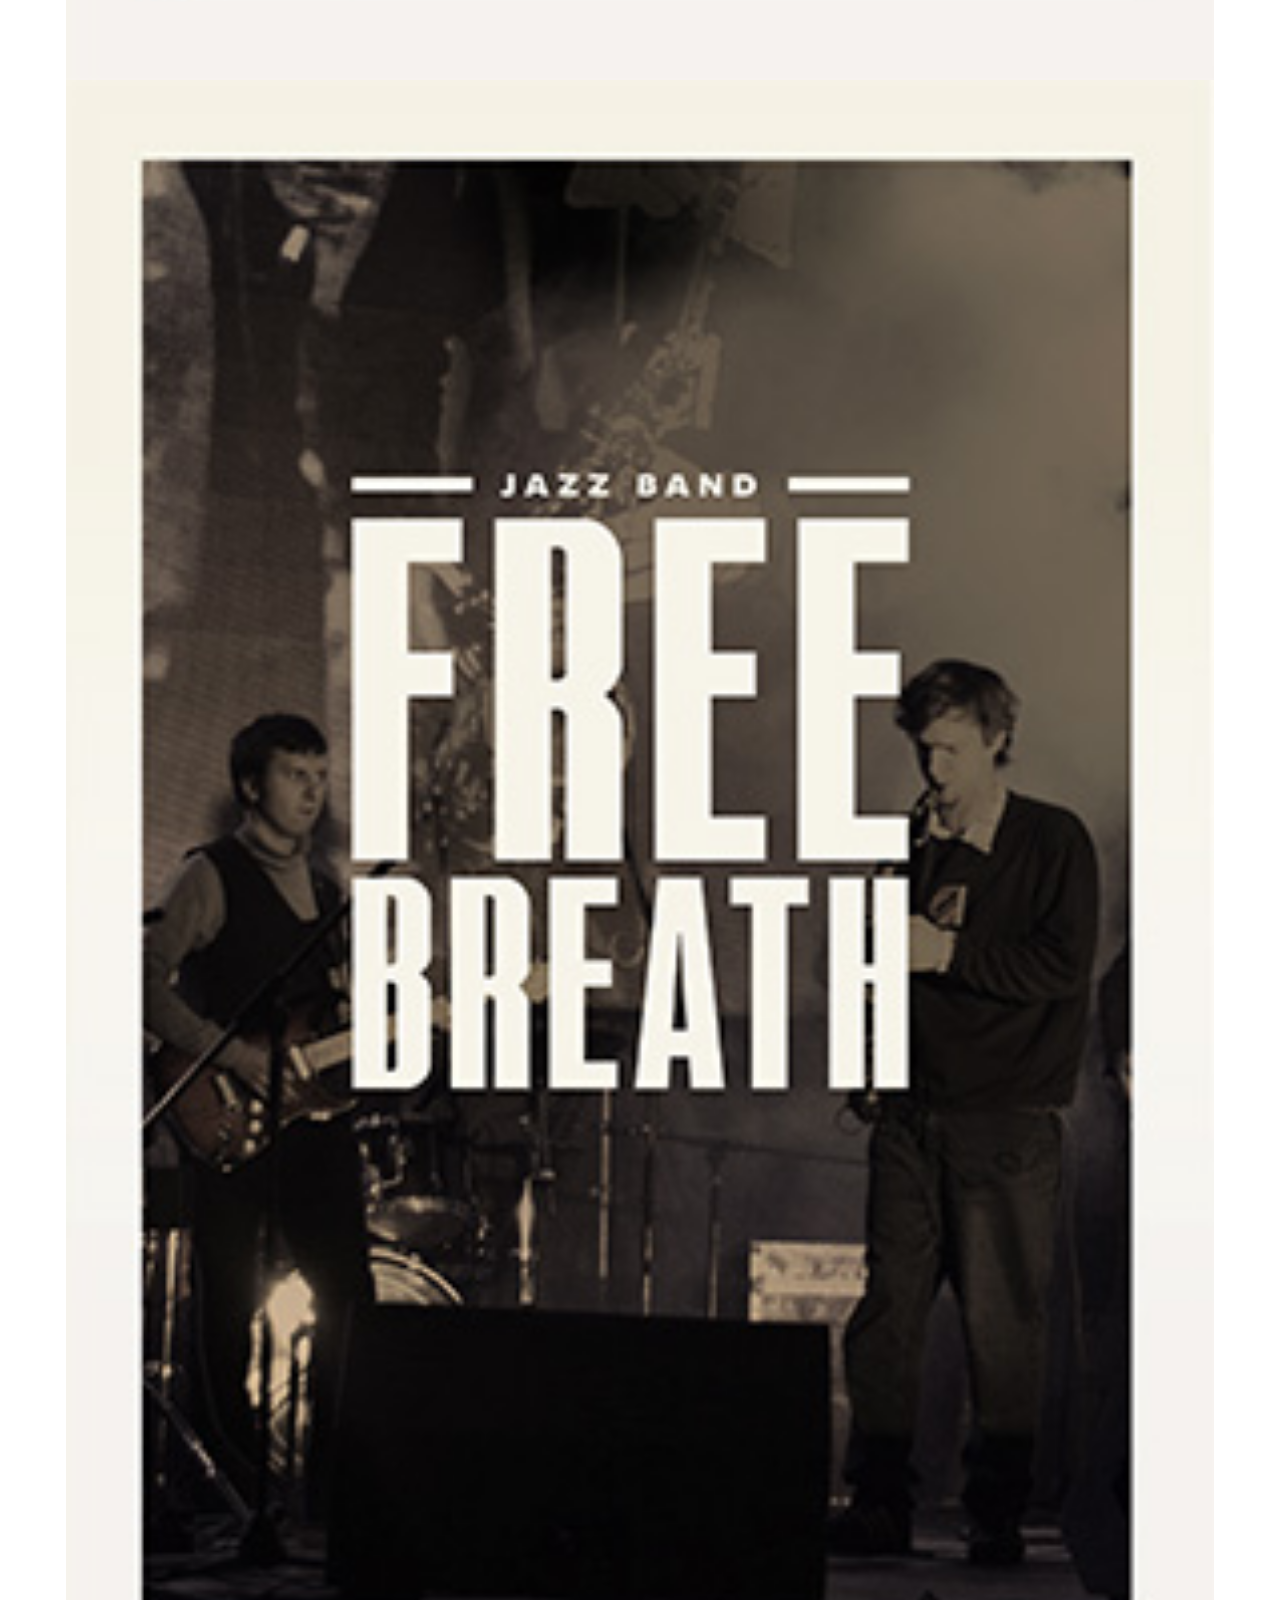
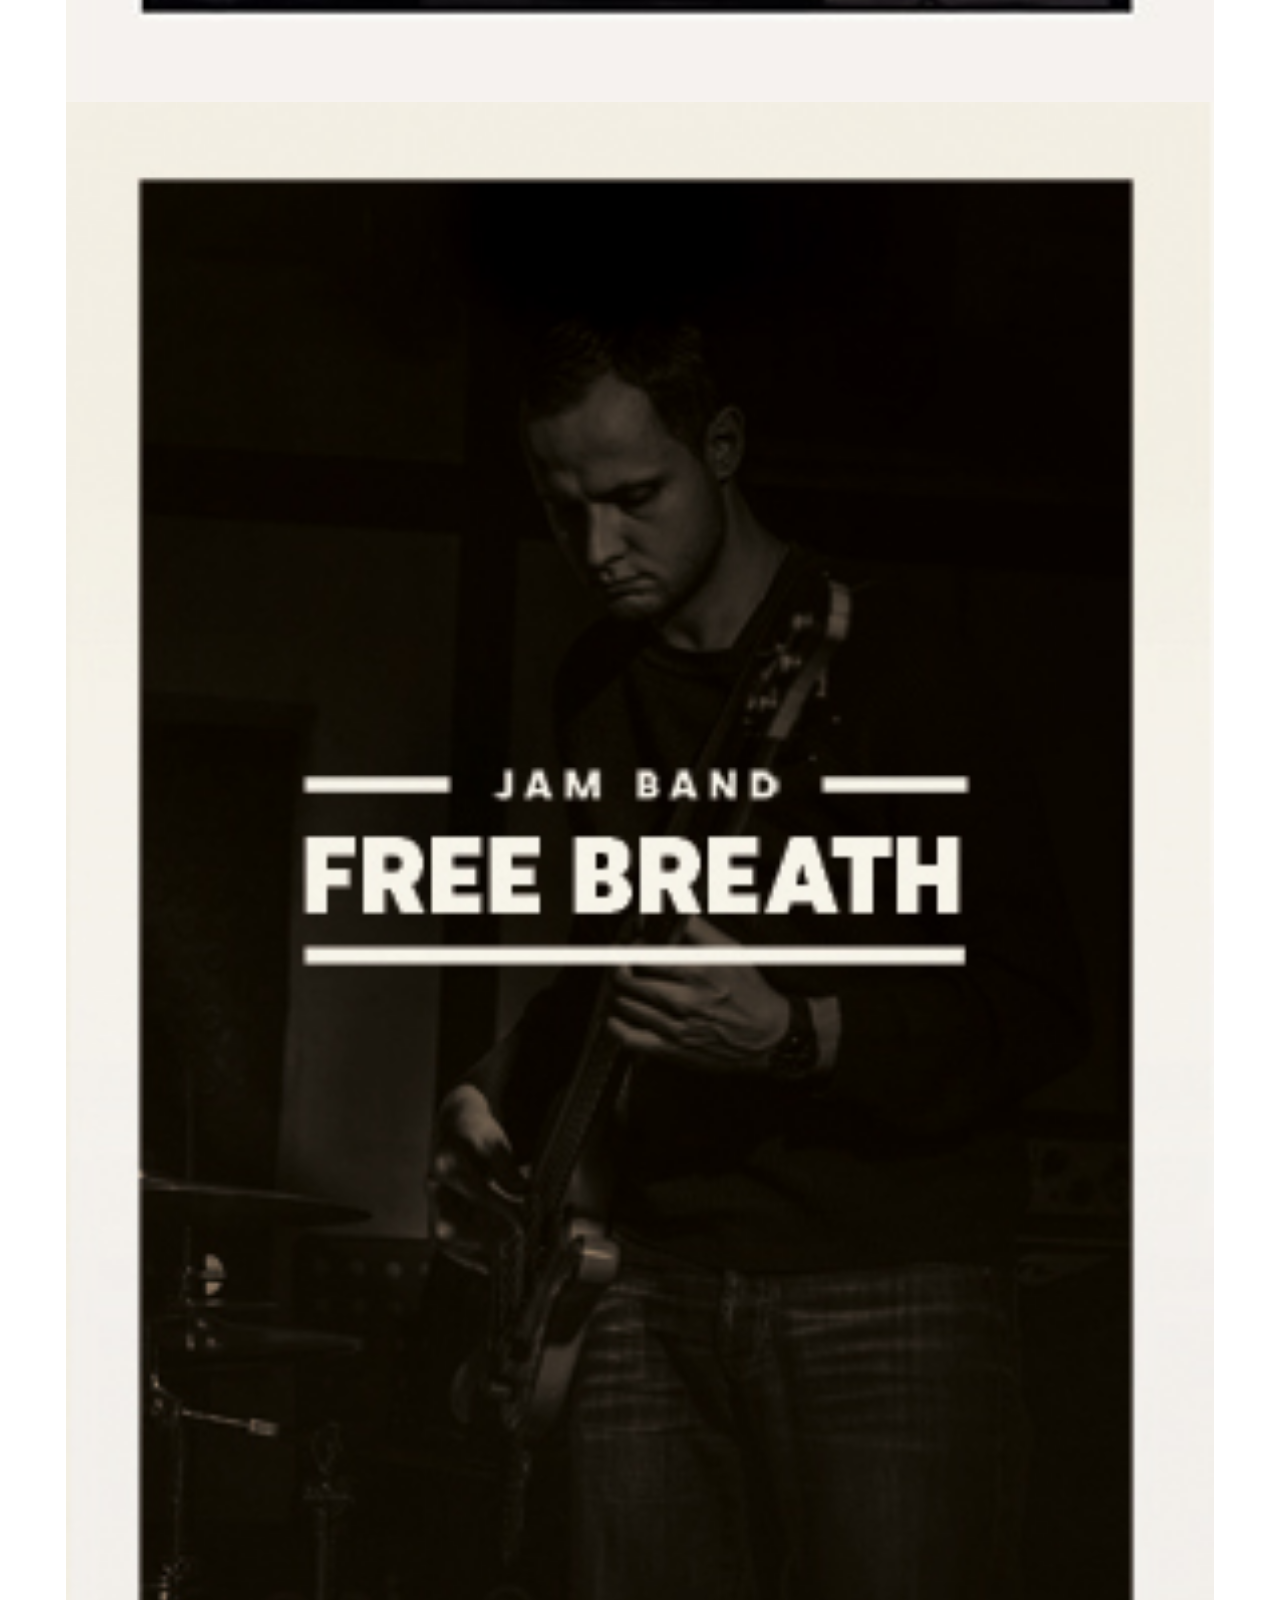
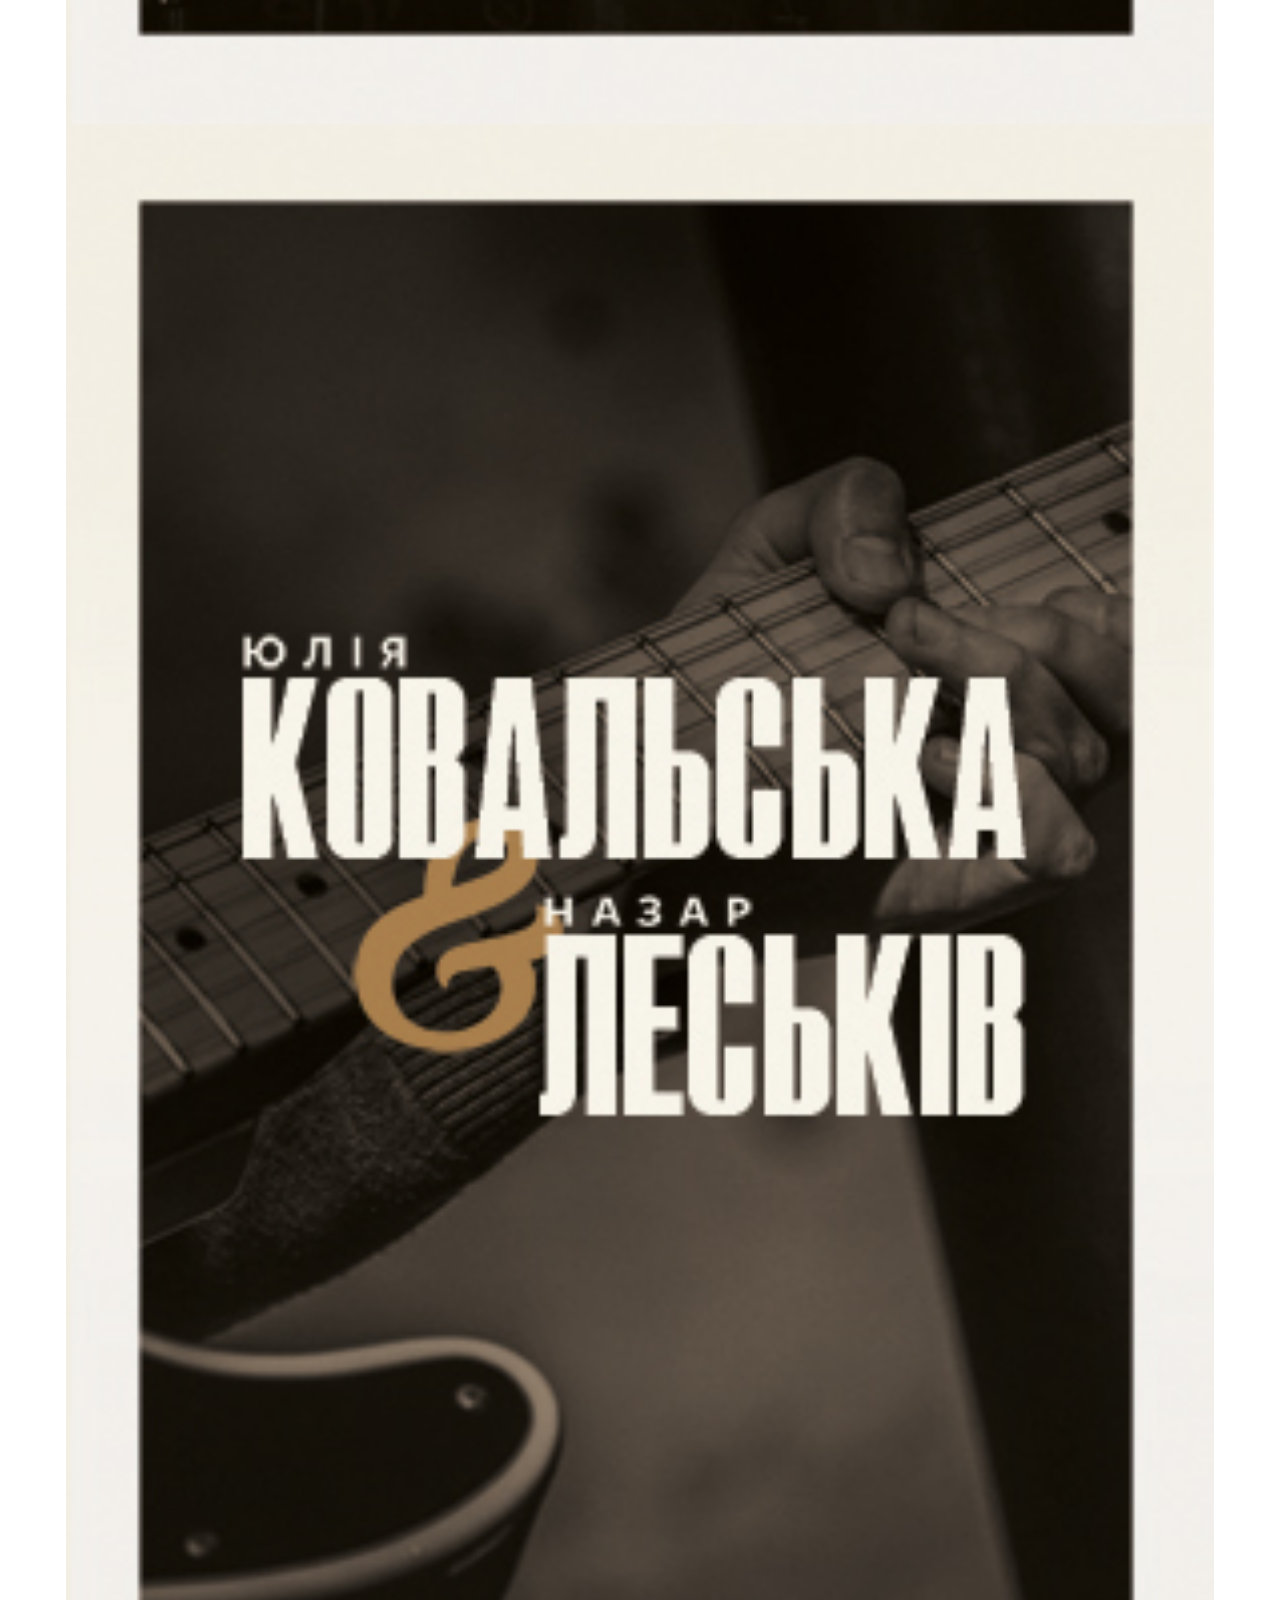
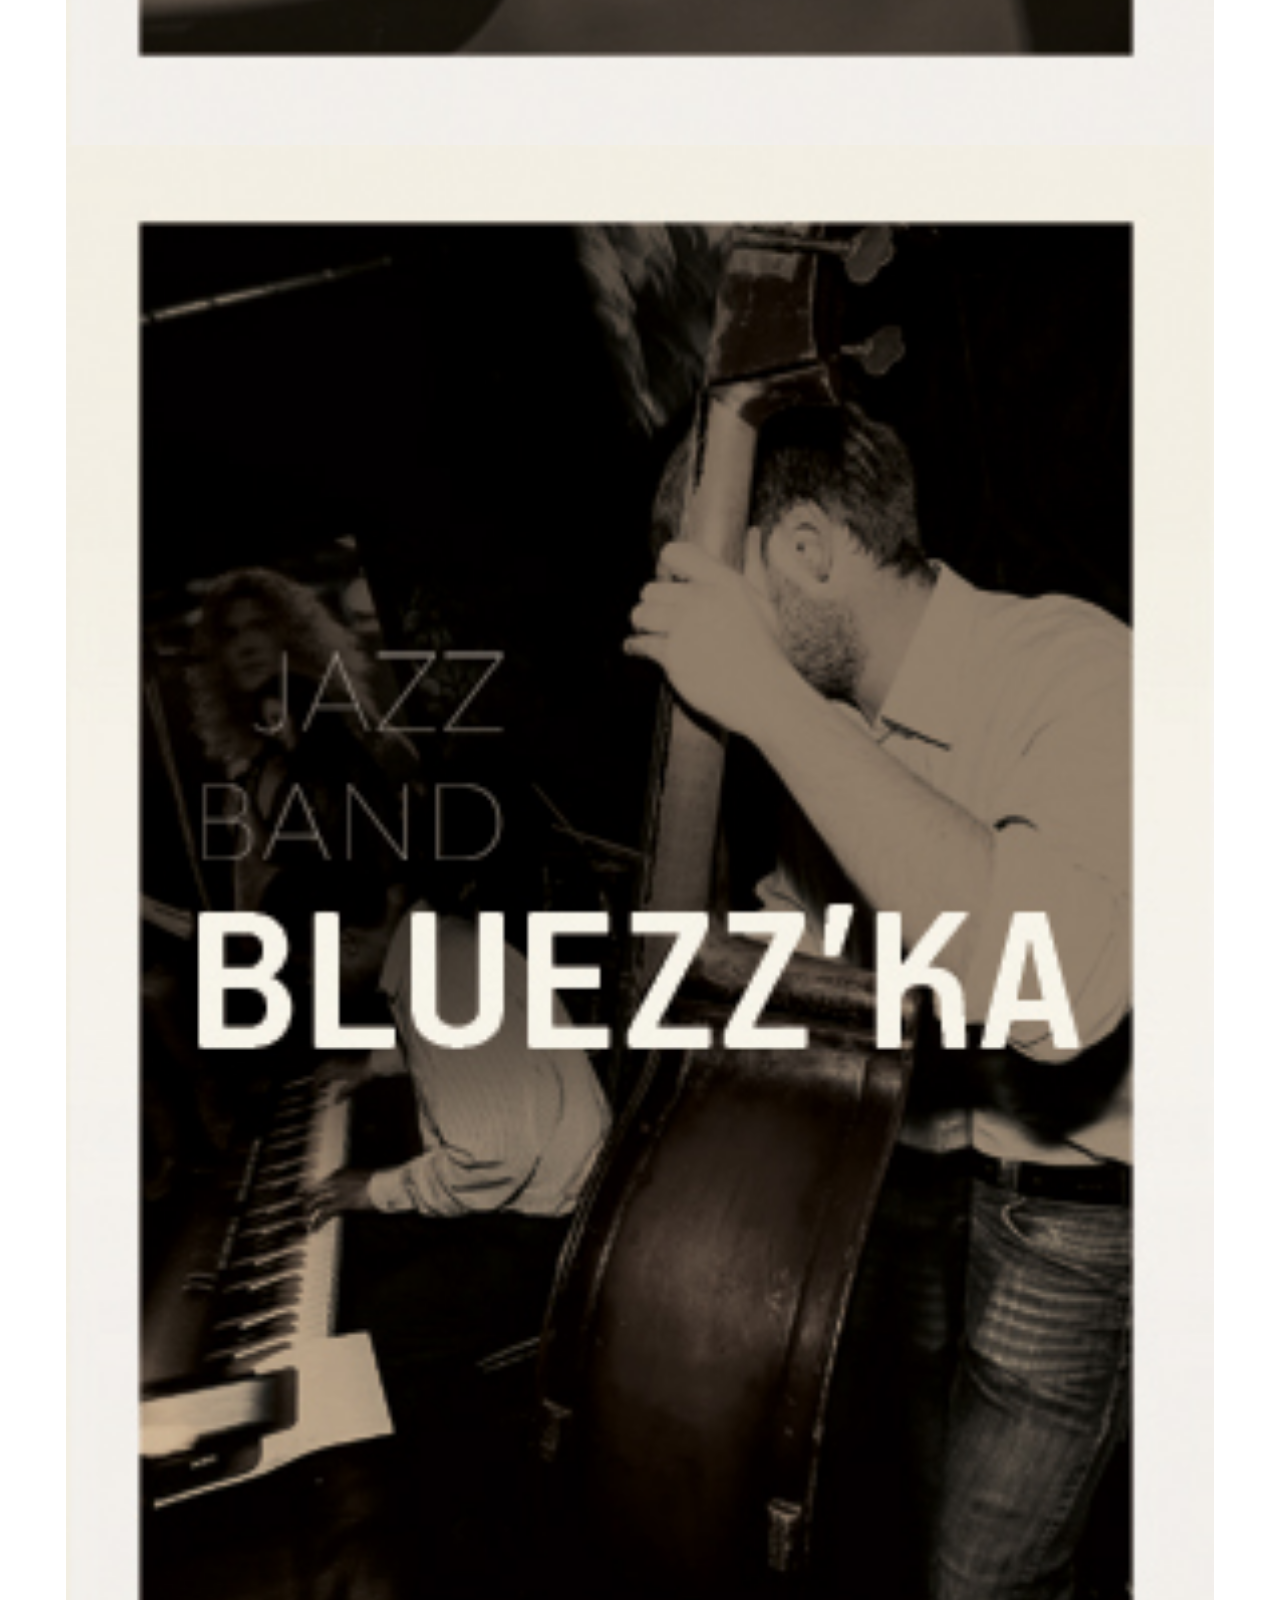
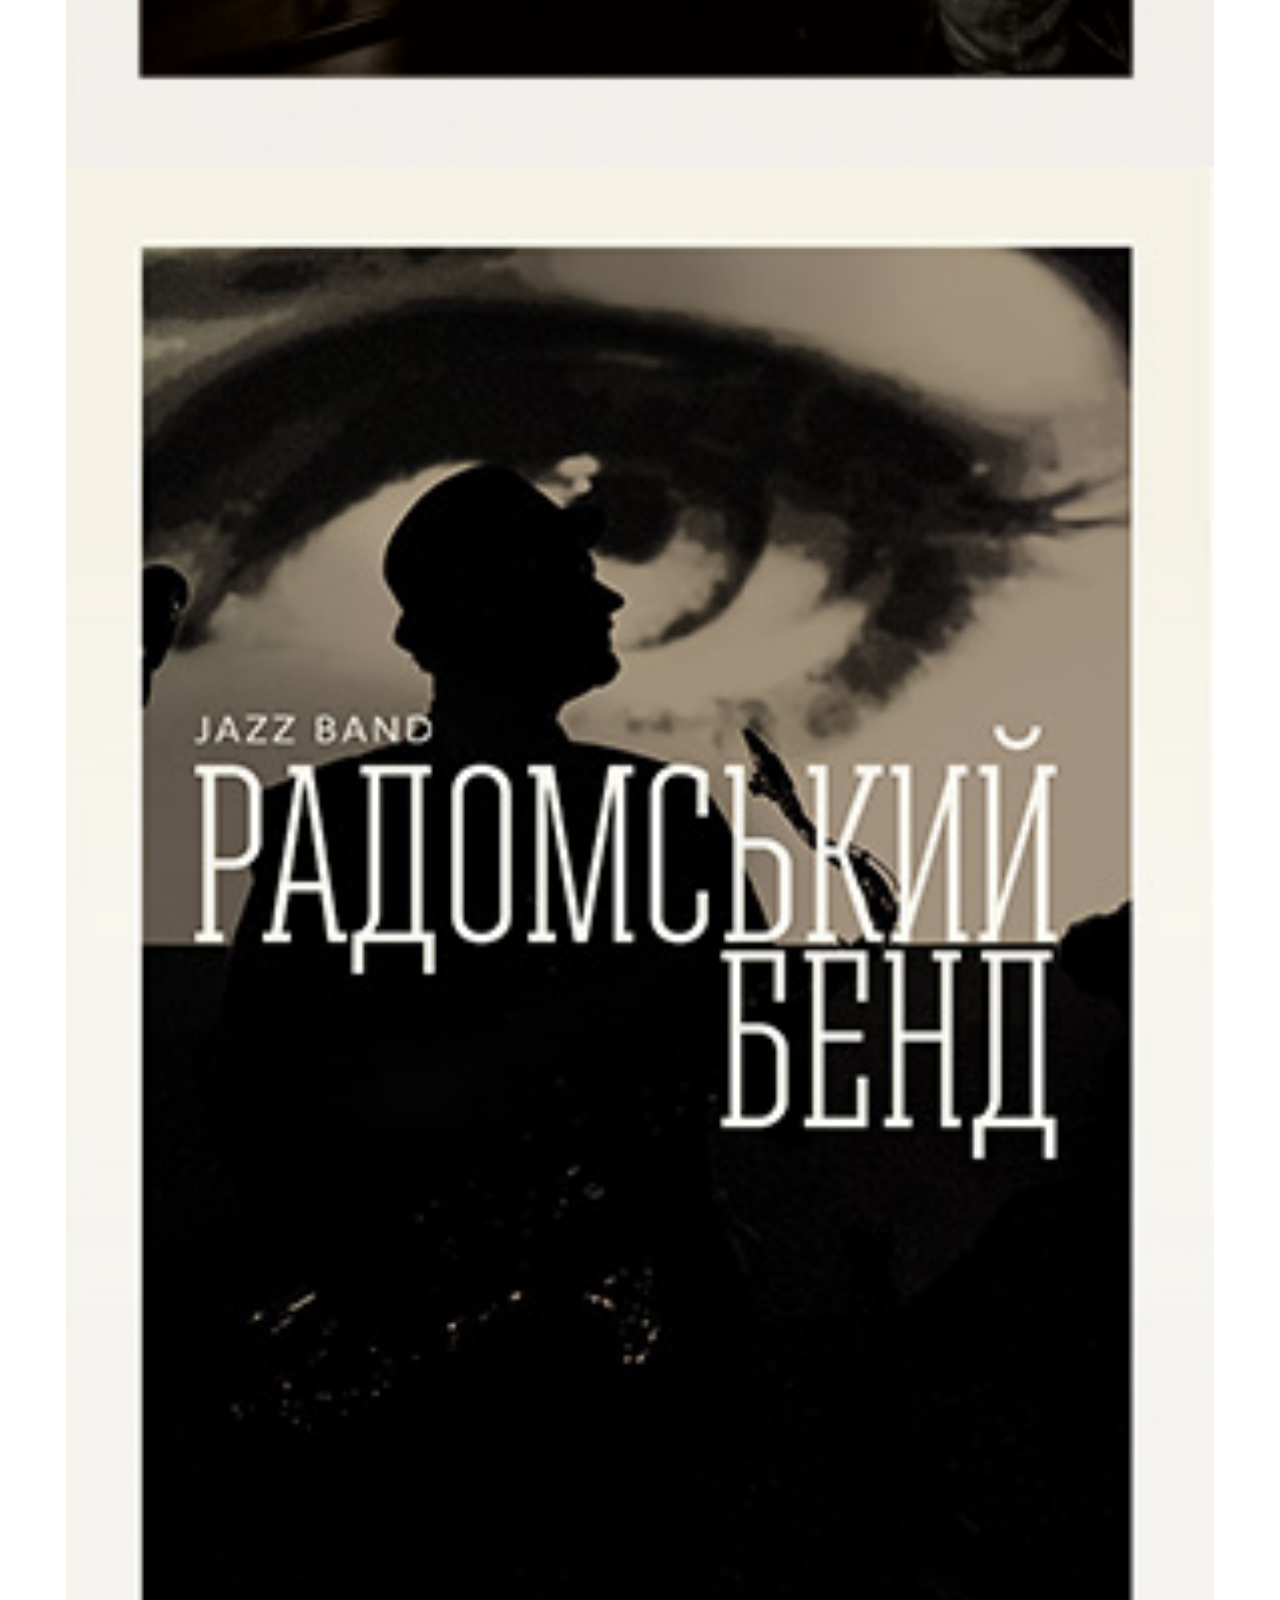
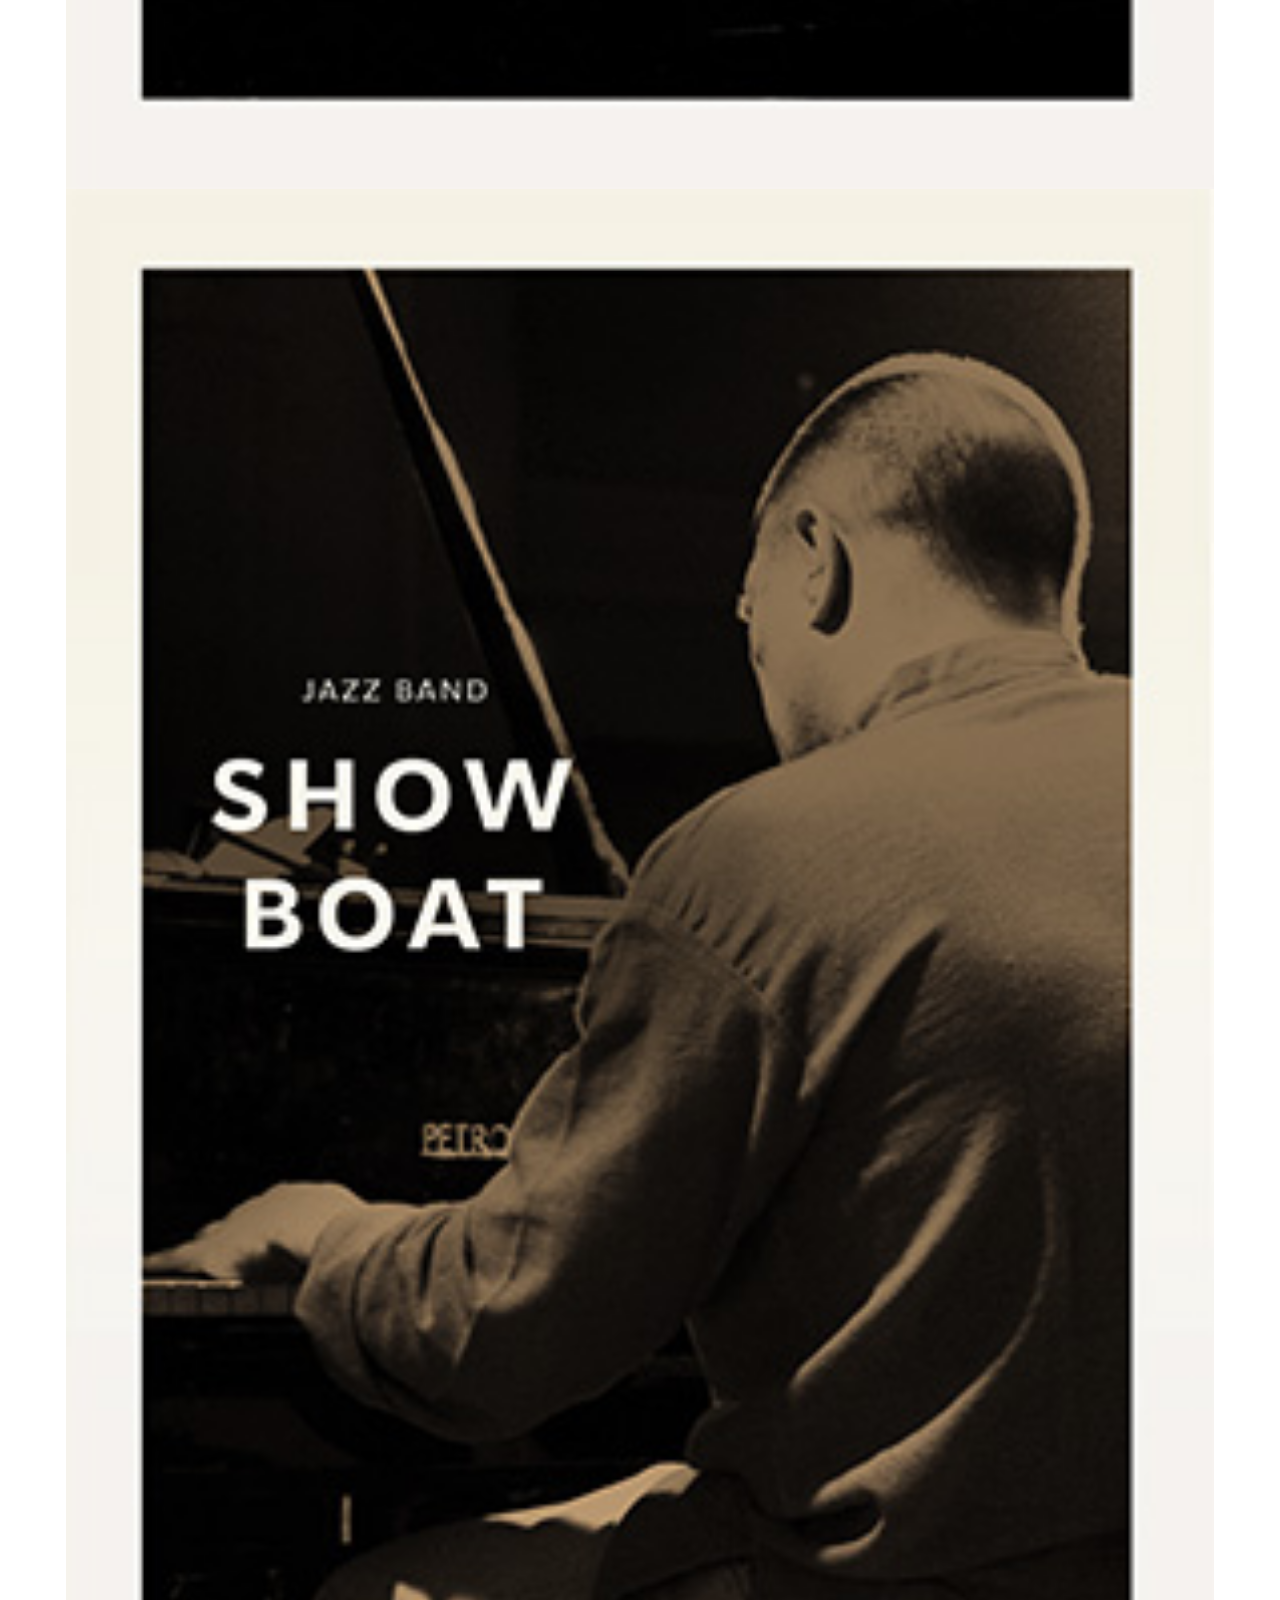
==== commit 8e13c813: "up" ====
--- a/index.html
+++ b/index.html
@@ -7,11 +7,19 @@
 	<link rel="stylesheet" media="screen" href="css/screen.css" >
 	<link rel="stylesheet" media="screen" href="css/social.css" >
 	<link rel="stylesheet" media="screen" href="css/slick.css" >
+    <meta property="og:title" content="Сцена, що не стоїть на місці." />
+    <meta property="og:description" content="Дивись живі концерти на даху автобуса Borjomi, що подорожує вулочками Львова." />
+    <meta property="og:image" content="http://www.borjomi.com/promo/img/share.jpg"/>
+    <meta itemprop="name" content="Сцена, що не стоїть на місці.">
+    <meta itemprop="description" content="Дивись живі концерти на даху автобуса Borjomi, що подорожує вулочками Львова.">
+    <meta itemprop="image" content="http://www.borjomi.com/promo/img/share.jpg">
 </head>
 <body class="hide-video hide-3d hide-water">
 
+
 <!-- BEGIN  out-->
 <div class="out">
+
 
 	<!-- begin header  -->
 	<div class="header">
@@ -23,6 +31,7 @@
 			<li><a href="#borjomiwaterscreen">#borjomiwaterscreen</a></li>
 		</ul>
 		<select name="" id="" >
+			<option value="">Разделы сайта</option>
 			<option value="#borjomibus">#borjomibus</option>
 			<option value="#borjomimusic">#borjomimusic</option>
 			<option value="#borjomi3d">#borjomi3d</option>
@@ -76,7 +85,7 @@
 				<p>Нова неофіційна сцена <strong>Alpha Jazz Fest</strong> — відкритий автобус з двома поверхами живого джазу — подорожуватиме вуличками Львову <strong>з 12 по 15 червня</strong> і буде відкрита для всіх, хто захоче перепочити та набратися сил для нового вечора. 
 				<br><strong>Почніть ранок легко!</strong></p>
 				<div class="share">
-					<div class="social-likes">
+					<div class="social-likes" data-title="Сцена, що не стоїть на місці.">
 						<div class="facebook" title="Поделиться ссылкой на Фейсбуке">Facebook</div>
 						<div class="twitter" title="Поделиться ссылкой в Твиттере">Twitter</div>
 						<div class="vkontakte" title="Поделиться ссылкой во Вконтакте">Вконтакте</div>
@@ -113,7 +122,7 @@
 	<!-- begin map  -->
 	<div class="map">
 
-		<script type="text/javascript" charset="utf-8" src="//api-maps.yandex.ru/services/constructor/1.0/js/?sid=HYw2uLAdVZwQFwbeahxbg0tXf5tHvwIy&width=1148&height=450"></script>
+		<script type="text/javascript" charset="utf-8" src="//api-maps.yandex.ru/services/constructor/1.0/js/?sid=HYw2uLAdVZwQFwbeahxbg0tXf5tHvwIy&width=1148&height=450"></script> 
 
 
 	</div>
@@ -218,10 +227,13 @@
 		<!-- begin borjomimusic__info  -->
 		<div class="borjomimusic__info">
 			<div class="borjomimusicg__text">
-				<p>Нова неофіційна сцена <strong>Alpha Jazz Fest</strong> — відкритий автобус з двома поверхами живого джазу — подорожуватиме вуличками Львову <strong>з 12 по 15 червня</strong> і буде відкрита для всіх, хто захоче перепочити та набратися сил для нового вечора. 
-				<br><strong>Почніть ранок легко!</strong></p>
+				<p>З «Боржомі» твій ранок звучатиме легко! Відтепер прохолодну пляшечку улюбленої води на ранок після джем-сейшнів та гучних вечірок можна не просто купити у магазині, а <strong>отримати в обмін на джазову композицію чи власний експромт!</strong> Зіграй мелодію свого ранку на незвичайному музичному автоматі, який чекатиме на тебе та твою мелодію <strong>з 12 по 15 червня на площі Ринок</strong>, по вул. Катедральна, та отримай пляшечку «Боржомі» разом з аплодисментами! Ділись своїми фото с шанувальниками у соцмережах із хештегом <strong>#borjomimusic</strong>.  <br>
+Браво, маестро! Браво, «Боржомі»!
+
+
+</p>
 				<div class="share">
-					<div class="social-likes">
+					<div class="social-likes" data-title="Автомат з Borjomi, що любить музику.">
 						<div class="facebook" title="Поделиться ссылкой на Фейсбуке">Facebook</div>
 						<div class="twitter" title="Поделиться ссылкой в Твиттере">Twitter</div>
 						<div class="vkontakte" title="Поделиться ссылкой во Вконтакте">Вконтакте</div>
@@ -257,12 +269,11 @@
 	</div>
 	<!-- end borjomimusic -->
 
-	<!-- begin water  -->
+	<!-- begin water 
 	<div class="water" id="borjomiwaterscreen">
 		<h2 class="h2">#borjomiwaterscreen</h2>
-		<div class="water__text">
-			<p>Нова неофіційна сцена <strong>Alpha Jazz Fest</strong> — відкритий автобус з двома поверхами живого джазу — подорожуватиме вуличками Львову <strong>з 12 по 15 червня</strong> і буде відкрита для всіх, хто захоче перепочити та набратися сил для нового вечора. 
-			<strong>Почніть ранок легко!</strong></p>
+			<div class="water__text">
+
 			<div class="share">
 				<div class="social-likes">
 					<div class="facebook" title="Поделиться ссылкой на Фейсбуке">Facebook</div>
@@ -283,12 +294,8 @@
 			</ul>
 		</div>
 	</div>
-	<!-- end water -->
-	<!-- begin targetdiv -->
-	<div class="placeholder" id="thirdgallery">
-		
-	</div>
-	<!-- end hashtag  -->
+ end water -->
+	
 
 	<!-- begin borjomiwaterscreen  -->
 	<div class="photo3d borjomiwaterscreen" id="borjomiwaterscreen">
@@ -299,10 +306,13 @@
 		<div class="photo3d__info">
 			<!-- begin text -->
 			<div class="photo3d__text">
-				<p>Нова неофіційна сцена <strong>Alpha Jazz Fest</strong> — відкритий автобус з двома поверхами живого джазу — подорожуватиме вуличками Львову <strong>з 12 по 15 червня</strong> і буде відкрита для всіх, хто захоче перепочити та набратися сил для нового вечора. 
-				<br><strong>Почніть ранок легко!</strong></p>
+				<div class="water__text">
+					<p>Тільки у Львові, лише з 12 по 15 червня у <strong>Центральному Парку Культури ім. Б. Хмельницького</strong> неподалік від входу до головної сцени Альфа Джаз Фестивалю ТМ «Боржомі» дарує можливість побачити на власні очі, як працює видовищний водний екран! Поділитися з друзями цим видовищем у соціальних мережах, скориставшись хештегом <strong>#borjomiwaterscreen</strong>.
+
+			</p>
+			</div>
 				<div class="share">
-					<div class="social-likes">
+					<div class="social-likes" data-title="Розумна вода. Екран з води та добрих повідомлень.">
 						<div class="facebook" title="Поделиться ссылкой на Фейсбуке">Facebook</div>
 						<div class="twitter" title="Поделиться ссылкой в Твиттере">Twitter</div>
 						<div class="vkontakte" title="Поделиться ссылкой во Вконтакте">Вконтакте</div>
@@ -322,7 +332,7 @@
 	</div>
 	<!-- end borjomiwaterscreen -->
 	<!-- begin targetdiv -->
-	<div class="placeholder" id="fourthgallery">
+	<div class="placeholder" id="thirdgallery">
 		
 	</div>
 	<!-- end hashtag  -->
@@ -337,10 +347,10 @@
 		<div class="photo3d__info">
 			<!-- begin text -->
 			<div class="photo3d__text">
-				<p>Нова неофіційна сцена <strong>Alpha Jazz Fest</strong> — відкритий автобус з двома поверхами живого джазу — подорожуватиме вуличками Львову <strong>з 12 по 15 червня</strong> і буде відкрита для всіх, хто захоче перепочити та набратися сил для нового вечора. 
-				<br><strong>Почніть ранок легко!</strong></p>
+				<p>З «Боржомі» ранок завжди буде легким! Приходь до <strong>Центрального Парку Культури ім. Б. Хмельницького</strong> неподалік від головної сцени ім. Рознера, де ми відтворили для тебе вранішній Львів! З 12 по 15 червня, з 11.00 до 21.00 на тебе чекають <strong>3D-панорама ранкового Львова та легкий світанковий джаз</strong>, а також можливість отримати особистий фото-магніт з найкращими спогадами про Альфа Джаз Фестиваль. <strong>Стань саксофоністом чи піаністкою на фото від професійного фотографа на фоні ранкового Львова та отримай магніт зі своїм фото безкоштовно</strong>. Своїми враженнями від побаченого ти можеш поділитися у соцмережах з тегом <strong>#borjomi3D</strong>. Насолоджуйся життям, а про ранок подбає «Боржомі».
+</p>
 				<div class="share">
-					<div class="social-likes">
+					<div class="social-likes" data-title="Спогади у 3D. Фотографії, що зберігають тільки легкі спогади.">
 						<div class="facebook" title="Поделиться ссылкой на Фейсбуке">Facebook</div>
 						<div class="twitter" title="Поделиться ссылкой в Твиттере">Twitter</div>
 						<div class="vkontakte" title="Поделиться ссылкой во Вконтакте">Вконтакте</div>
@@ -359,6 +369,11 @@
 
 	</div>
 	<!-- end photo3d -->
+	<!-- begin targetdiv -->
+	<div class="placeholder" id="fourthgallery">
+		
+	</div>
+	<!-- end hashtag  -->
 
 	<!-- begin friends  -->
 	<div class="friends">
--- a/css/screen.css
+++ b/css/screen.css
@@ -28,9 +28,9 @@
 .out { width: 1148px; margin: 0 auto; }
 @media only screen and (max-width: 1148px) { .out { width: auto; } }
 
-.hide-water #borjomiwaterscreen { display: none; }
-
-.hide-3d #borjomi3d { display: none; }
+.hide-water #borjomiwaterscreen .photo3d__pic { display: none; }
+
+.hide-3d #borjomi3d .photo3d__pic { display: none; }
 
 .hide-video .busonline__video, .hide-video .borjomimusic__video { display: none; }
 
@@ -53,6 +53,7 @@
 .buspromo .buspromo__text strong { font-family: dinb, arial, sans-serif; font-weight: normal; }
 
 .h2 { font-weight: normal; font-family: dinb, arial, sans-serif; background: #518c85; text-align: center; font-size: 36px; height: 65px; line-height: 65px; border-bottom: 4px solid white; box-shadow: 0 4px 0 #9b8052; margin-bottom: 24px; text-transform: uppercase; color: white; }
+@media only screen and (max-width: 700px) { .h2 { font-size: 25px; overflow: hidden; } }
 
 .videostart { position: absolute; top: 50%; left: 50%; width: 300px; text-align: center; margin-left: -150px; margin-top: -40px; cursor: pointer; }
 .videostart i { background: url('../img/icons-se6604e9b92.png') 0 -545px no-repeat; width: 90px; height: 57px; display: inline-block; }
@@ -78,7 +79,8 @@
 .bustext .bustext__text strong { font-family: dinb, arial, sans-serif; }
 .bustext .share { margin-top: 40px; }
 .bustext .bustext__welcome { float: right; margin-top: 61px; width: 50%; text-align: center; }
-@media only screen and (max-width: 920px) { .bustext .bustext__welcome { width: auto; display: block; float: none; margin-top: 0; } }
+@media only screen and (max-width: 920px) { .bustext .bustext__welcome { width: auto; margin-left: 0; display: block; float: none; margin-top: 0; } }
+.bustext .bustext__welcome img { display: block; width: 80%; margin-left: 10%; }
 
 .sl .sl__slide { position: relative; }
 .sl .poster { overflow: hidden; }
